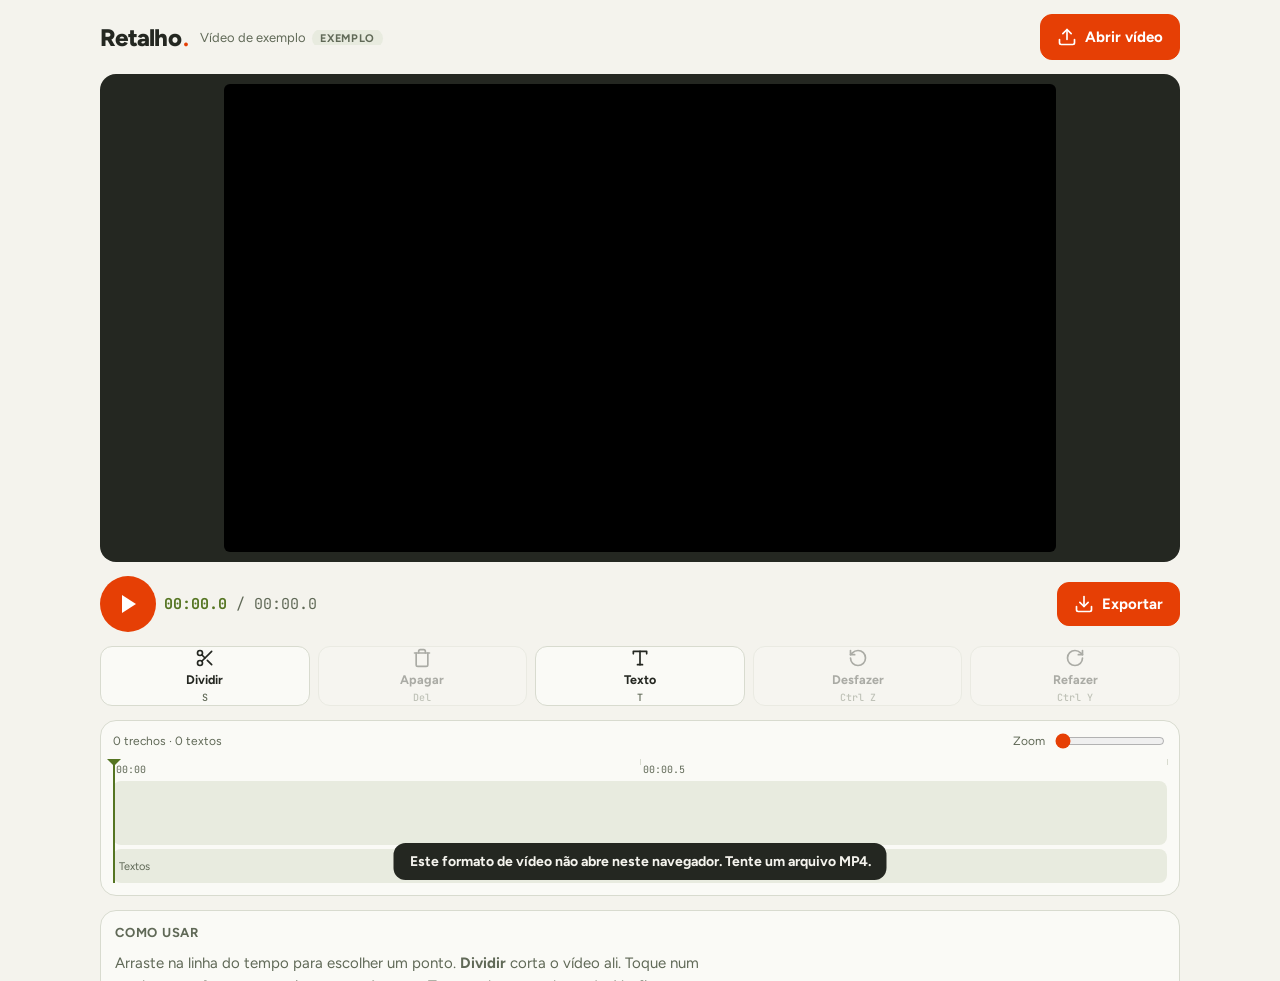
==== index.html @ f2d01be8 "Primeira versão do editor de vídeo no navegador Co-Authored-By: Claude Opus 5.5 (1M context) <norepl" ====
<!doctype html><html lang="pt-BR"><head><meta charset="utf-8"><meta name="viewport" content="width=device-width,initial-scale=1,viewport-fit=cover"><style>:root{padding-top:env(safe-area-inset-top,0px);padding-bottom:env(safe-area-inset-bottom,0px)}body{margin:0}img{max-width:100%}[hidden]{display:none!important}</style></head><body><title>Retalho</title>
<meta name="claude:viewport-fit-sides" content="cover">
<link rel="preconnect" href="https://fonts.googleapis.com">
<link rel="stylesheet" href="https://fonts.googleapis.com/css2?family=Figtree:wght@400;500;700;800&family=JetBrains+Mono:wght@500;700&display=swap">
<style>
/* Layout: one column studio bench. Preview on top, controls in the middle, timeline at the bottom. */
:root {
  --bg: #0b0b0d;
  --panel: #17171b;
  --raised: #212126;
  --line: #2c2c33;
  --fg: #fafafa;
  --muted: #a1a1aa;
  --accent: #ff4f12;
  --on-accent: #050506;
  --mark: #d4ff3a;
  --clip: #2c2c33;
  --text-clip: #ffd60a;
  --danger: #ff3b5c;
  --stage: #050506;
  --font-ui: "Figtree", "Segoe UI", system-ui, sans-serif;
  --font-num: "JetBrains Mono", ui-monospace, "SFMono-Regular", Menlo, monospace;
  color-scheme: dark;
}
@media (prefers-color-scheme: light) {
  :root:not([data-theme="dark"]) {
    --bg: #f4f3ed; --panel: #fafaf6; --raised: #e8ebdf; --line: #d8dbcf; --fg: #242721;
    --muted: #606957; --accent: #e63f05; --on-accent: #ffffff; --mark: #557522;
    --clip: #d8dbcf; --text-clip: #7a5f00; --danger: #c4122f; --stage: #242721;
    color-scheme: light;
  }
}
:root[data-theme="light"] {
  --bg: #f4f3ed; --panel: #fafaf6; --raised: #e8ebdf; --line: #d8dbcf; --fg: #242721;
  --muted: #606957; --accent: #e63f05; --on-accent: #ffffff; --mark: #557522;
  --clip: #d8dbcf; --text-clip: #7a5f00; --danger: #c4122f; --stage: #242721;
  color-scheme: light;
}

html, body { height: 100%; }
[hidden] { display: none !important; }
body {
  background: var(--bg); color: var(--fg); font-family: var(--font-ui); font-size: 15px;
  -webkit-tap-highlight-color: transparent;
}
.app {
  max-width: 1080px; margin: 0 auto; display: flex; flex-direction: column; gap: 14px;
  padding-left: max(16px, env(safe-area-inset-left, 0px));
  padding-right: max(16px, env(safe-area-inset-right, 0px));
  padding-block: 14px 24px;
}
button, select, input, textarea { font: inherit; color: inherit; }
button { cursor: pointer; }
:focus-visible { outline: 2px solid var(--accent); outline-offset: 2px; }
svg.i { width: 20px; height: 20px; fill: none; stroke: currentColor; stroke-width: 2; stroke-linecap: round; stroke-linejoin: round; flex: none; }

/* header */
.top { display: flex; align-items: center; gap: 12px; flex-wrap: wrap; }
.brand { font-weight: 800; font-size: 24px; letter-spacing: -0.03em; display: flex; align-items: baseline; gap: 2px; }
.brand b { color: var(--accent); }
.file { color: var(--muted); font-size: 13px; min-width: 0; flex: 1; overflow: hidden; text-overflow: ellipsis; white-space: nowrap; }
.tag { font-size: 11px; font-weight: 700; letter-spacing: 0.06em; text-transform: uppercase; padding: 3px 8px; border-radius: 99px; background: var(--raised); color: var(--muted); margin-left: 6px; }

.btn {
  display: inline-flex; align-items: center; gap: 8px; min-height: 44px; padding: 0 16px;
  border-radius: 12px; border: 1px solid var(--line); background: var(--panel); font-weight: 700;
}
.btn:hover:not(:disabled) { border-color: var(--muted); }
.btn:disabled { opacity: 0.4; cursor: not-allowed; }
.btn.primary { background: var(--accent); border-color: var(--accent); color: var(--on-accent); }
.btn.primary:hover:not(:disabled) { filter: brightness(1.08); border-color: var(--accent); }

/* preview */
.stage-wrap { display: flex; justify-content: center; background: var(--stage); border-radius: 16px; padding: 10px; }
.stage { position: relative; max-width: 100%; width: 640px; height: 360px; }
.stage video { width: 100%; height: 100%; display: block; background: #000; border-radius: 6px; }
.overlay { position: absolute; inset: 0; pointer-events: none; container-type: size; }
.cap {
  position: absolute; left: 6%; right: 6%; text-align: center; font-weight: 800; color: #fff;
  font-size: 7cqh; line-height: 1.15; text-wrap: balance; text-shadow: 0 0.06em 0.25em rgba(0,0,0,0.85);
}
.cap span { background: rgba(0,0,0,0.55); padding: 0.08em 0.3em; border-radius: 0.2em; box-decoration-break: clone; -webkit-box-decoration-break: clone; }
.cap.bottom { bottom: 8%; } .cap.middle { top: 50%; transform: translateY(-50%); } .cap.top { top: 8%; }
.drop-hint { position: absolute; inset: 0; display: grid; place-items: center; background: color-mix(in srgb, var(--accent) 30%, transparent); border: 3px dashed var(--accent); border-radius: 16px; font-weight: 800; font-size: 20px; color: #fff; }

/* transport + tools */
.bar { display: flex; align-items: center; gap: 8px; flex-wrap: wrap; }
.play { width: 56px; height: 56px; border-radius: 50%; border: none; background: var(--accent); color: var(--on-accent); display: grid; place-items: center; }
.play svg.i { width: 24px; height: 24px; fill: currentColor; stroke: none; }
.tc { font-family: var(--font-num); font-variant-numeric: tabular-nums; font-size: 15px; color: var(--muted); }
.tc b { color: var(--mark); font-weight: 700; }
.spacer { flex: 1; }
.tools { display: grid; grid-template-columns: repeat(5, minmax(0, 1fr)); gap: 8px; }
.tool {
  display: flex; flex-direction: column; align-items: center; justify-content: center; gap: 4px; min-height: 60px;
  border-radius: 12px; border: 1px solid var(--line); background: var(--panel); font-size: 12.5px; font-weight: 700;
}
.tool:hover:not(:disabled) { border-color: var(--muted); }
.tool:disabled { opacity: 0.35; cursor: not-allowed; }
.tool kbd { font-family: var(--font-num); font-size: 10px; color: var(--muted); font-weight: 500; }

/* timeline */
.timeline { background: var(--panel); border: 1px solid var(--line); border-radius: 16px; padding: 10px 0 12px; display: flex; flex-direction: column; gap: 8px; }
.tl-head { display: flex; align-items: center; gap: 10px; padding: 0 12px; font-size: 12px; color: var(--muted); }
.tl-head label { display: flex; align-items: center; gap: 8px; margin-left: auto; }
.tl-head input[type=range] { width: 110px; accent-color: var(--accent); }
.scroller { overflow-x: auto; overflow-y: hidden; padding: 0 12px; touch-action: pan-x; }
.lane-wrap { position: relative; min-width: 100%; }
.ruler { position: relative; height: 18px; font-family: var(--font-num); font-size: 10px; color: var(--muted); }
.ruler i { position: absolute; top: 0; height: 6px; border-left: 1px solid var(--line); }
.ruler span { position: absolute; top: 4px; transform: translateX(3px); white-space: nowrap; }
.track { position: relative; height: 64px; margin-top: 4px; border-radius: 8px; background: var(--raised); touch-action: none; }
.track.texts { height: 34px; }
.track-label { position: absolute; left: 6px; top: 50%; transform: translateY(-50%); font-size: 11px; color: var(--muted); pointer-events: none; }
.clip {
  position: absolute; top: 0; bottom: 0; border-radius: 8px; overflow: hidden; background: var(--clip);
  border: 2px solid transparent; display: flex;
}
.clip img { height: 100%; flex: none; object-fit: cover; opacity: 0.9; pointer-events: none; }
.clip + .clip { margin-left: 0; }
.clip.sel { border-color: var(--accent); }
.clip .len { position: absolute; left: 4px; bottom: 3px; font-family: var(--font-num); font-size: 10px; background: rgba(0,0,0,0.6); color: #fff; padding: 1px 4px; border-radius: 4px; }
.cut { position: absolute; top: -2px; bottom: -2px; width: 2px; background: var(--bg); pointer-events: none; }
.tblock {
  position: absolute; top: 3px; bottom: 3px; border-radius: 6px; background: color-mix(in srgb, var(--text-clip) 22%, var(--raised));
  border: 2px solid color-mix(in srgb, var(--text-clip) 60%, transparent); color: var(--fg); font-size: 11.5px; font-weight: 700;
  padding: 0 6px; display: flex; align-items: center; overflow: hidden; white-space: nowrap; cursor: grab;
}
.tblock.sel { border-color: var(--accent); }
.head { position: absolute; top: 0; bottom: 0; width: 2px; background: var(--mark); pointer-events: none; z-index: 3; }
.head::before { content: ""; position: absolute; top: 0; left: -6px; border: 7px solid transparent; border-top-color: var(--mark); border-bottom: 0; }

/* inspector */
.panel { background: var(--panel); border: 1px solid var(--line); border-radius: 16px; padding: 14px; display: flex; flex-direction: column; gap: 12px; }
.panel h2 { margin: 0; font-size: 13px; font-weight: 700; letter-spacing: 0.06em; text-transform: uppercase; color: var(--muted); }
.panel p { margin: 0; color: var(--muted); line-height: 1.5; max-width: 62ch; }
.fields { display: grid; grid-template-columns: 1fr auto auto; gap: 10px; align-items: end; }
.field { display: flex; flex-direction: column; gap: 6px; font-size: 12px; color: var(--muted); min-width: 0; }
.field input, .field select, .field textarea {
  min-height: 44px; border-radius: 10px; border: 1px solid var(--line); background: var(--bg); padding: 8px 10px; font-size: 15px; color: var(--fg);
}
.field textarea { resize: vertical; min-height: 44px; }
.field input[type=number] { width: 90px; font-family: var(--font-num); }

/* modal */
.modal { position: fixed; inset: 0; z-index: 20; background: rgba(5,5,6,0.7); display: grid; place-items: center; padding: max(16px, env(safe-area-inset-top, 0px)) max(16px, env(safe-area-inset-right, 0px)) max(16px, env(safe-area-inset-bottom, 0px)) max(16px, env(safe-area-inset-left, 0px)); }
.sheet { width: min(480px, 100%); background: var(--panel); border: 1px solid var(--line); border-radius: 18px; padding: 20px; display: flex; flex-direction: column; gap: 14px; max-height: 100%; overflow: auto; }
.sheet h2 { margin: 0; font-size: 22px; font-weight: 800; letter-spacing: -0.02em; }
.sheet p { margin: 0; color: var(--muted); line-height: 1.5; }
.progress { height: 10px; border-radius: 99px; background: var(--raised); overflow: hidden; }
.progress div { height: 100%; width: 0; background: var(--accent); transition: width 0.2s linear; }
.sheet video { width: 100%; max-height: 40vh; border-radius: 10px; background: #000; }
.row { display: flex; gap: 10px; flex-wrap: wrap; justify-content: flex-end; }

.toast { position: fixed; left: 50%; bottom: calc(20px + env(safe-area-inset-bottom, 0px)); transform: translateX(-50%); z-index: 30; background: var(--fg); color: var(--bg); padding: 10px 16px; border-radius: 12px; font-weight: 700; font-size: 14px; max-width: calc(100% - 32px); }
.keys { font-size: 12px; color: var(--muted); }
.keys kbd { font-family: var(--font-num); border: 1px solid var(--line); border-radius: 4px; padding: 0 4px; }

@media (max-width: 640px) {
  .tools { grid-template-columns: repeat(3, minmax(0, 1fr)); }
  .tool kbd, .keys { display: none; }
  .fields { grid-template-columns: 1fr 1fr; }
  .fields .field:first-child { grid-column: 1 / -1; }
  .brand { font-size: 21px; }
}
@media (prefers-reduced-motion: reduce) { .progress div { transition: none; } }
</style>

<svg width="0" height="0" style="position:absolute" aria-hidden="true">
  <symbol id="i-play" viewBox="0 0 24 24"><polygon points="6 3 20 12 6 21 6 3"/></symbol>
  <symbol id="i-pause" viewBox="0 0 24 24"><rect x="14" y="4" width="4" height="16" rx="1"/><rect x="6" y="4" width="4" height="16" rx="1"/></symbol>
  <symbol id="i-cut" viewBox="0 0 24 24"><circle cx="6" cy="6" r="3"/><path d="M8.12 8.12 12 12"/><path d="M20 4 8.12 15.88"/><circle cx="6" cy="18" r="3"/><path d="M14.8 14.8 20 20"/></symbol>
  <symbol id="i-type" viewBox="0 0 24 24"><polyline points="4 7 4 4 20 4 20 7"/><line x1="9" x2="15" y1="20" y2="20"/><line x1="12" x2="12" y1="4" y2="20"/></symbol>
  <symbol id="i-upload" viewBox="0 0 24 24"><path d="M21 15v4a2 2 0 0 1-2 2H5a2 2 0 0 1-2-2v-4"/><polyline points="17 8 12 3 7 8"/><line x1="12" x2="12" y1="3" y2="15"/></symbol>
  <symbol id="i-download" viewBox="0 0 24 24"><path d="M21 15v4a2 2 0 0 1-2 2H5a2 2 0 0 1-2-2v-4"/><polyline points="7 10 12 15 17 10"/><line x1="12" x2="12" y1="15" y2="3"/></symbol>
  <symbol id="i-undo" viewBox="0 0 24 24"><path d="M3 12a9 9 0 1 0 9-9 9.75 9.75 0 0 0-6.74 2.74L3 8"/><path d="M3 3v5h5"/></symbol>
  <symbol id="i-redo" viewBox="0 0 24 24"><path d="M21 12a9 9 0 1 1-9-9c2.52 0 4.93 1 6.74 2.74L21 8"/><path d="M21 3v5h-5"/></symbol>
  <symbol id="i-trash" viewBox="0 0 24 24"><path d="M3 6h18"/><path d="M19 6v14c0 1-1 2-2 2H7c-1 0-2-1-2-2V6"/><path d="M8 6V4c0-1 1-2 2-2h4c1 0 2 1 2 2v2"/></symbol>
</svg>

<div class="app" id="app">
  <header class="top">
    <div class="brand">Retalho<b>.</b></div>
    <div class="file" id="fileName">Vídeo de exemplo <span class="tag">exemplo</span></div>
    <label class="btn primary" for="fileInput"><svg class="i"><use href="#i-upload"/></svg>Abrir vídeo</label>
    <input id="fileInput" type="file" accept="video/*" hidden>
  </header>

  <div class="stage-wrap">
    <div class="stage" id="stage">
      <video id="vid" playsinline preload="auto"></video>
      <div class="overlay" id="overlay"></div>
    </div>
  </div>

  <div class="bar">
    <button class="play" id="playBtn" aria-label="Tocar"><svg class="i"><use href="#i-play"/></svg></button>
    <div class="tc"><b id="tcNow">00:00.0</b> / <span id="tcTotal">00:00.0</span></div>
    <div class="spacer"></div>
    <button class="btn primary" id="exportBtn"><svg class="i"><use href="#i-download"/></svg>Exportar</button>
  </div>

  <div class="tools">
    <button class="tool" id="splitBtn"><svg class="i"><use href="#i-cut"/></svg>Dividir<kbd>S</kbd></button>
    <button class="tool" id="delBtn"><svg class="i"><use href="#i-trash"/></svg>Apagar<kbd>Del</kbd></button>
    <button class="tool" id="textBtn"><svg class="i"><use href="#i-type"/></svg>Texto<kbd>T</kbd></button>
    <button class="tool" id="undoBtn"><svg class="i"><use href="#i-undo"/></svg>Desfazer<kbd>Ctrl Z</kbd></button>
    <button class="tool" id="redoBtn"><svg class="i"><use href="#i-redo"/></svg>Refazer<kbd>Ctrl Y</kbd></button>
  </div>

  <section class="timeline" aria-label="Linha do tempo">
    <div class="tl-head">
      <span id="clipCount">1 trecho</span>
      <label for="zoom">Zoom <input id="zoom" type="range" min="1" max="10" step="0.5" value="1"></label>
    </div>
    <div class="scroller" id="scroller">
      <div class="lane-wrap" id="lanes">
        <div class="ruler" id="ruler"></div>
        <div class="track" id="trackVideo"></div>
        <div class="track texts" id="trackText"><span class="track-label">Textos</span></div>
        <div class="head" id="head"></div>
      </div>
    </div>
  </section>

  <section class="panel" id="inspector"></section>

  <div class="keys">Atalhos: <kbd>Espaço</kbd> tocar/pausar · <kbd>←</kbd> <kbd>→</kbd> andar 1 s · <kbd>S</kbd> dividir · <kbd>Del</kbd> apagar · <kbd>T</kbd> texto</div>
</div>

<div class="modal" id="modal" hidden>
  <div class="sheet" id="sheet"></div>
</div>
<div class="toast" id="toast" hidden></div>

<script>
const SAMPLE_B64 = "[base64]/AVTyibccUAAAGZY2JvcqJnYWN0aW9uc4KiZmFjdGlvbmtjMnBhLm9wZW5lZGpwYXJhbWV0ZXJzoWtpbmdyZWRpZW50c4GiY3VybHgtc2VsZiNqdW1iZj1jMnBhLmFzc2VydGlvbnMvYzJwYS5pbmdyZWRpZW50LnYzZGhhc2hYIBIOTiJ/we1trp//9akl2d/[base64]/B7W2un//1qSXZ3+1KXBzctOOMAiU/[base64]/She9N7eTo1gwVjAOBgNVHQ8BAf8EBAMCB4AwFQYDVR0lBA4wDAYKKwYBBAGD6F4CATAMBgNVHRMBAf8EAjAAMB8GA1UdIwQYMBaAFM5R4gSBTmRbI/jjxM+aPpzB11zCMAoGCCqGSM49BAMDA2cAMGQCMDFzHRSeAXrSy1WOzkbhPZ6Km2wGTmZ/[base64]//wAAADFhdmNDAULAHv/hABlnQsAe2YCgL/[base64]/uAABhuAAAYwYAAGQEAABljAAAZxwAAGjvAABqVQAAa58AAGz+AABuWgAAcAoAAHG9AABywgAAdDcAAHWcAAB3VgAAeMoAAHpFAAB7rAAAfTAAAH6sAAB/gAAAgQoAAIKGAACEOgAAhbQAAIZ/AACIDAAAiaMAAItJAACMsAAAjkoAAI/wAACRSAAAkxYAAJSeAACVnAAAlvcAAJhoAACaJAAAm5EAAJzsAACeSQAAn8wAAKFjAACitQAAo9wAAKU/[base64]/EQAAP3NAAD/XgABADUAAQGUAAEDOQABBLgAAQaSAAEHUAABCO0AAQp/AAEL1wABDXsAAQ5hAAEQEQABEX4AARLeAAEUcgABFWsAARc7AAEYnAABGnAAARt7AAEc2wABHowAASAIAAEhqQABIn0AASPcAAElhAABJx4AASkDAAEpxQABK14AASzjAAEuSAABL/AAATDZAAEykAABNAcAATWFAAE3JwABOCgAATnTAAE7VQABPUUAAT68AAE/[base64]/[base64]/[base64]/[base64]/[base64]/[base64]/[base64]/[base64]//[base64]/zf41Lu5ElSTJJJy7JJJJAgbVtPq35nsX+Gvf3NBVdByrjOVZTYspsWU5VxnKspsWU2Kw2Kw2Kdjo2OjW0bHRraNjmrZSqUqlKpSqUmlKpSqMmlKpSaMmiSiSiSiSiSiSiSiSiSiSiSiSiSiSiSiSiSiSiSiSiSiSiSiSiSiSiQoooooouAAACcQYF//[base64]//+owqFuAImMhDuR+ZkRIAvihoeH1Jb//rhXiPW/AeQP9mxX59KoXrrrrrrrr//ricKhTAI9fbBMDssBBsVB98MACMKeRyHlTKFa6666666666666666666666666/+vsaYUDUAj19tAn5aCv9FPBFwAu9VpcBRkDFjBzs+rkpeVvsgFbkv2AZwGwsR4f+AIJ7YASArodA7xZiBCzQG7mAkFyceBwf/1UwXzHiv+GN0+AWe43LkwAZlrcQ+Hx/gJm2l3CrMxYqbP/p9/Qii/cAK/X6V7r+d9O8jZf/Bh4AObSxYdJDVwAx5c2JwAAf/d7isYVKgme9bAGelMfZlB0cLyZAIi3N+Eg8aNwoD7F7MUoyn4AP/nNOEK4rc7f51TSA2W8ACBSGmc7CvJDoyo/4vG8YVg4AzoveDASeWBZu4mCY6a/8C34SW4HaOr9nasKINzM/Pbte/d/xUySmFaiNAXn8yN3Z34MqnRzSHiRjpJ0//sTuWFcAJW9BZ3YLQvmBs7ThjcYDC65bwATKXugfDMN/7xZUJIV2AKCiDPgI/H5r/9fNWWxdnUB7O+zLp4KAE9l/kT48ob/kT+CoUKBqADtPwkFSp/WAA/5JWN233Rxv9mQBWlB+fgyhrvwAZmDScM+oHuXALh/C+FptZB/xIMHdFY1Izj6yB58abN7luv/qYbrrrrrrrrrrrrrrrrrrrrrrrrrr/D/phQNSRyT9bfALysxWeEH5XjRz8f0qnwnKR2M4ePfBwGzEus8As2zF9P//CCEuACjfCrIcBRxb8CKX0JR0P3b7S6p8STgIys1Hjdb0/P/4MIZlNut3sVLEo0umHxJhbric/AEmLpEmFp42p4IXzzuAkMyn1ow9lGBtCIkl4g4d8kh/D4TL4CZiTP79ecR3J8gMJ0yeDfyoQl/4nDPKc9G+jUTiACBZKMb/cPQYflQecKB/9wA67iMNnWvFqkzmMSaZqqcfr+AHbuxCjNZAAjNc5rP4kASMvAj18LI8sWD8Q1B8jgffSwAYR0UzRkQ+ywTqw30m13BhgO0ZhZX4AEZSN0TcS0ZUopekKiHxPyh5mmdISKprbLeO5uEse/gsrQM+WTPPoq/pQQ++unrrrrrrrrrrrrrrrrrrrrrrrrrr/NJ/8PhbwBXSpAbNQRaupzj/62kjqCr1HZvGVu7H/63Ffql3Xkb2AijeK/ATewI+ozz/j7Jy3fycnHvy7wEddm4KNGNepgADv638KNt4PwATq+w6Ix+pe8DhRhkn7Pwux2YG49dD+9/YipT4rxVHOH6XsOAHOT8hHXPbc1gXLX+AEc5PyYjXr8hNZyX37gFb2Xhggp1df4BdLHzf7gA20WYUDpMbA3TKmcZXwaHdPXvwRVzA3lGGbK34/9WbzL4RcoPU34ab1dOMX6zMfGvlG9vA6MH+ABlsicjDExKH/wX+CCCMADbpGObsDBN+//4DDwrAAiL5KZtLKLIPj/TE1M4K/frgCy6xslb6j5r8AJ9d4/7zwCEPksPkf4mwXW/P2Z36G+id0wIHvzIYP/pLOb4dMQ63t/YnMKq4zGq887v8GBi7YWV3yiTlv+vx/wmXAEwZ0dS/54O1zZkI4f//D2jhTgA01MHlcHBgeBdMTWrTgixrcX+BdfDw+TgA5el/9twX7/wn+gwAwyB/idlaATkisg8L+dDUO11111111111111111111111111311113333311111111111111111111111111111111111111111111111111111111111111111111111/9+DPwgGsAC5a1bDUVIKeAp5JwR8t/qANQTaiqj3RS0RrEvI8JOGkfZ0z4EAEdgIy3AkP+IMVcLBPD+fqgbN/DN+2Sf9ejGkEUVRj2E7vAzzAJ1A0yW1hcm2Vh7mv40Q7SJdT63gzLP2ICmiBxMX1hAFsH42uZbkosCFcSIO3GAAdc/p9sLQ+3XpR7+ACGNkoVFJM36JY8wBAkRAIOGU/ByCDLTHgR6FePeikIRiKcAk70sAiWDT/ry2LwQe/uumGLa8IpJxhicu+Bd1zVC/234AFy1q2GoqQU88ceGTzn80GePfxnUAEsduFUHRPSzXOQxAGGXaV2kP+THzjJ/hANJhAFJPZ/c/dPEfgM8k+CPlv9Xv20n/Xr7vSThpHlYepr+bfTjwEYtCYDwwRCYWAAR4fOho81Bc/byBQK4BMckPGXv98TSFE34ARE2ijNOAwrphuRDfMEyf2BY/TDL+s5MytgDDKRIM8QEPJc5UDpYt30ealoI6Vc+IEHXASTxIh4Ct85CWfYWABeQgkufzfVAbUP4E3u0oVFJM34IpThlG5d9gbdXOpF/PZAvazZzxx4ZPO/38jWpLhUhemIHud2REAwQ2+0wtPs2yyNfwgkHcIhLc/+i2xTx3AR76PZiTfgCWmni+RT7KpUphcARURvt/v5AghvhsCK4lErhYNh/MdFRtl1N+CETLGNUBfSPfvCnrfrbSF1V1iUCSqSmz0eLx0of08wbREB/AQu2C04QrKRk4b1pWymuj34rki5BoGlZwTNFh7B2rjo3PTBjXXXXXXXXXXXXXXXXXXXXXXXXXXXXX00Yx/4aDEEPu3DELXRhfP8CmLL0YRyQBf83qR/omH+6X++EFbHABCGzdmCWn/oZGlX/0GrgHq9QARMgF4s+k9DuWXgqzxMtBg0s8kR7bgCwV5WGfC8QGhO4LRf6cFm3hGf9QVJe8aGWhft7nTDWeot//9pCbOn/DWfvLEl70HUW4hrTl8wADHI/xTGmdWBTCm5NsknBnAUADplbeJ5IkN94unj99wisEzcPv0+/ZymNsubf/7K7oR/6DRATaM1Qh8KP4OU3GDjrJc/0RPsp/75JX2UAkAHvABiHXMT69g4Z+9S/0BKZIQ1P0IkSGzuE17r/+sSSP/hqBbtqZJDHYSGNzyCL423ozyGBUMMPsyn2rwb1MNjFaeBr2Ls7FY9XqjnMIpj6vBHLQZ3JaRHkyF5CyDq//ogm0S/0GrUrNIOoC/rbpNN/A92vtkQnz1P9Fka12AidnhSpDsqGT607wFEE0h2ZazL3hlSIo3Pt//Rjszl/w1B43mvxewF3M0kxCuKNRWIBhUGQSvIVNxhx1jRpUep/74lX2DA6PIRE1EyOVNUpxjXu//0YkYx/4aGC+BwSlOXNUCMJ/SPGE+7km4p3PUPJsN41uAYdoee5bBJ3ybp//9kIyY3/0GhF4K2uERcHvCRsUFnM5xnRhUDZK1dqMt9/+8jVnP/QamEH4CtxKPxB3U2YumTImL0t5Jy/v/pgvrrrrrrrrrrrrrrrrrrrrrrrrrrrrrtbW1tbW1tbW1ta666666666666666666666666666666666666666//iH4LQsByAYZl8QAAsDoQAAQAwDLA8RJYeIkvA4JxZYcE4stra2tra2v/jw8FUImZBAkYuB4iS/A4JxZemF66666666666666666666666666666665nFGjtra2tra2tPT111111111111111111111111111111109ddddddPT11111111111111111111111111111118f/9ArCgOIAiPEBdCAEyA4jLLDiMsvwOEw0sOEw0v2tra2tra48P/[base64]//bv/+PWa9/xXOsvc88a/57/jnbwqlKkZKAUYURPPwj3tXRhXkMf5Ij/8cfxoFJNlVFUDQpGM3DdrTqQCMcoiY7fe6vXJeNnI0fM9z/MElFrVVpkJBRQJrvJt+0k6LzoIiss3T7Ax8SK/k5D2Hz7KCXo20yvNIrWiJ36pSMgMAFCQeRVSXOCUz31OXrY8LLCMd8z0VE9Gh7G8IqqhwADqNK0EgAkOhsIiGkAiJx+f/2/H/6ZXc6NbcZrz7T53upVJU74qZQFGFY25XMVRt1hMxWO9s8R3AFNQnn9dk+yefLOowShnavFFL/[base64]/X6U4OgQeGusA1jIgKUYdxkKMpS3W9+E6StG5UPwTl9jgyM8K6WSXzatimX2VImR0vEkefP8xFFn/9BqJkhap3WT32yMiJJ33G7lfiUmO8vfjx3/gF4gDwNKzo5hiLQiRSaERAEQ6F9/7/+n3/+1/NzotcxevLxvt23MzS8pMwDCrSRnXA0mQC4ExN72eZ6goSEhISEnAk4JCSqVgJ4iE08KllRLNnDl394tSXXhotnwWyN3WO/gtrQVsyIu7h9I6yJVRHcOyjjYdxOBaQJpDPTgKicC58KBATE7Qu2bNwAWC0+3EijCee9Tsfsk4A7DSs7FJFDYRo0Ii0Yh0Lz8//2X/8cbz71lVpdT2+t+OcyVUU8cVZgFGQoD/TytMxPICvIY/jy//jRUgpqnqmkmkP5RKE8IsMEKkXMv2RSCoHcqgmsd1MGxyVdbQrzUStJTVHQLny+AcpqrecUmJWIkWnw76+nBqTrK3A5fV6k9LgrJLbTUjVkw3av7Nk23hv/7dTip3qd//MKqFVAqqXc0/xRcAAAABoQZpUBngFZEcBPk8EndiQwC5wW+lEC52hNPU8NXVmLJYjySYwvBbnS+X9y0KD/VbHKch3kLKJuD3szVx/SOjjU74a4vBOwhaJP/9hUoCU3rbxjLw5+n0NIDVnovUd9pf+dgrwT8dAKhAA6DStBMgbC0qj0oB0R4//sf6f/nzWOLl8yuqufjPG3jNyeLrF7igKMCOETrPF3iTIBPm7DHOoI0E8854wfm4oqMCMCVLednVMHPhO8tm/sBPguKUW6enYUw9FThQ5HOMUQYHSIDbAELRQFpdXbshSNF4jxkBwAPA0rPBURREDpjFpQDon1/+H+vt//JfPqfjNzetF+fxz34d18w97Rl4Awq0gN04T7p4sNa4OYfOti7apEEQca5pUUmWkTgkJE25ZJNEpbr2CchdASGlRpZUeTqd5/b5Z61qvXugGt9gp/2JbZvfR3hNcRdVEfBtP+Q3QHk5aW7/U14rdTt7j/u9QcAAAAKxBmnYGeAVkRwE8XyCSseEgSoIgo4BYWQVz0Im64EGlXaD/J6bgi8DaKHhg0BWtUdEPFUaSIZvshpfvCi8EoqnafJ+k58FLEh3uBakx2IgXD9JBWTiJt5nu8iumqOy79o58Ez8NMKiYAx2UyMltLTUet90EONpmxcQ7xc0OhLvuL1cv+YydIj/0GjVfZ27GeUtp4V0zeyIfewNdB6pPq/0v/7hGM2xvkUu2AXiAAOw0rShwCxKGwdMotCIdGAdEuf/5/v//HSePrcvLtevvPfl4TIrweL3dUBRhRHH/CLq61AFWqDr+gX+aKyqvl0N+aBsUQNYbBmcfIcxYoMXh2a92dA63nxvY1jXNWn7FgcFi+9PDPrnoNw5C6gjCtGprA0DuCWDHIhe0iql5OFF3M8UOMfjqikKAOADmNK0kuiaZR6UA6Jff/9T9//3771V3K3rfmr4/nn3eaYfN4jLwBRimO4JNxovTNnhR+PcyTfEEaBGynnPXs6vxOSDIOQJzBiWuaXk4mnOYUPhI3v/2ibRtlqq2r0F911X3hqKWthj4OEdOkmAJvmhCCtbu/39FZwq5jUxXd39e6CHAAAAAckGakgGeAVkRwE+T+p3QXjAwC6Z0F0CTAy+CKTmGfwwBXDwfKM/k/TJfFQp2QEQrcz8ENlt19U3hlkVF6PpYsoJ3I7OGTwXWKKchy6Yahx+0Qplcwv/7IQSMBkHQqSAvUandCG0yrV33H6h7l/8E8nAKjADwNC1omhsLUiHSvb+3/x1/[base64]/Ic8UjuAcd/gTPwtComBJbLbQfvT7uvQRoX/HCD92A/yhyWE9D/vC6T2VGbsyi5snkqAXiAAO40rSimFYoCwtCQtCo9KAdE63//U8//x41mlqaPM/mv07O7mqVoZeAKMdMV9Dr93/4Fd61c+W0qnlVW0N/RkRslKDIrwrpbw/akWdhPLtscueF91l3UM+2x987eX/Wti95c/0a+tYyPmHV3Y3LFDAo76q0yfRSwpzQYnSKGVCGey8zgzQVj21UVqsUCpywsIjm1RkikJ4dBNXE9do6vT6+aFpcA5jStBFAIiAIjgiC0Ih0Sj0oB0Sr//p6//893zHVN3d9fFd97eNYqVSZeAKYUj48rXepcFNt8fq7jB3sDGwfqeMYUKlnoSKTpX0dbnIUKKojj0M7iiTbsi6C9/ouh6ZSLU9w9ASFPQGSNV9dqd3xNUet0gFqFirN9GaTaEYXzjwoBwAAAAFRBmsAzwD8OplGgu5M0gMQrU7wJhKHJpqPTvbtYbz0HVDa/qsGILhvUGb954baywOakYKDsj1BKRT89eJsD1PBO1UrCpRryRH+7xd++sTL/vaNgF4gA8DSs8ERNjYehEOiUeiAOlef+P/H6//nrvXf13qqvQ4/WfpmOzNzLqpl0oDCnkBv5gnklnARZLm3KU20maTIg0ptJmoEhIlKEhLU3LSswSlO5U3CHtPL2RbyajH28qwSMY6gM8cyzfGGY5tmvJ7rPoAPwhnI17puQRKgitNUEXJHR7vRe0gTVsWUXdy9PDtuVVEd9ox1cYQpDgADuNK0IcAoWBoLQiHRKPQiHRCEA6J5z/+/9f/wq835Jz8VXF/W+/Ed26VeUmACjJRHFg5S73tUBXkMbPltNlW+TS/JkQ6U2DSonUWRDq6HG0Z4wJl0EX+JsaHyx8XGbQtbKSXopW/zn8ELCoK0hUBfKRbzvvb3hyTjuqgCbuIFkWmvONWKNpnceOAGWKy1zuvtnRwAAAExBmuAzwD8E9OWRZ2NFguk8jgXTUykzca208npF/GIGQuCjp8wzY8D33b3uCd7kWYiiQ/+g1QSLd1Mf68jILE1TnX+KExUJFYpf+AXiAT40ADaBMARGwrGqRIAhC//7//2OP/5M3OZxi9vN+fvPt6zNbuqpzwwAHPlo7hhzqyswDy0T4TE6ca2BOk/rkLrIbbxFMfXx2MMGPD99reQRn7uql8kvyMXd0B0TTuk/3EX7t52VHM0P0pvaAnMN4ceJxphCq5SUuZBMjUwQ6qnhxpdloWUjJPM7qhspqFir3zjdJ2TVS88ZoqpmJmOPHnSBJS1IK2oFQ3zqVX111xtNc6DgAOY0rSjGGbdCARE4/8f8fj/7Sm+qcbvW5J1ffOXkZN8UPPIEyVaYDfzEFaFJDAmj+RYk7WJKmQhITqlKlSlTlRK0EiCqVeSerMVSOe73LbGkttNzMrDbCveaAsBfIsV6tJQpGVy0VbrJODYsNuac1nZE9UX4+MSp3tgtNL14gwakK9ba8BYLLI3W15a60HEoi7i/6HAAAACOQZsAM8A+5fXTZg4CoDCkajtEQgormSxOBbV4S+N/k/KTwvMcEHjEoJlbcUqWbXPxvfwJXMzFIBOO+XET+q9QWlZ8n5G+JORlJ4c5nzsF8Er8yCoKICS7kHFuU061NxY3k8Gbr40UH6lu5Rv9pIQJEhkypSQkYLO7DS+U3f9Of+XZQEh1Ib563252CuAXeADwNK0I1hmnQiEA6EQgEQ6Ffr/69f/rFSrTnzdb4n33vusKiO/1XVAKMKA2Wz/s9CiXeQxtGr+bKt8m+TG5URI2OBmc1Y8WJA158MbMQaQG7bLpJU13W/A/1Fo4/G/351XV+B/qQrQ+BTfw1o63OrW0LysklftOGqvEnGvAk7RWVIFez66tnHfN9x14rZOZt//tIRqkAUXlehvd5DgBNDSANnIoBE7DEeiUmhEeiEOhf/n//c9v/13M00q91xJ9Zzzls2ZUVKqKoAEAk2chukHtY+7p4a0idB+v10iZZl3vXjAUqhxrj/Gfc5+XJFIKKbLr0rli0pQvdhb+c5OMXInFPkkLMJAAJWkCbQjlkXaY2XPjQIWj1NsxVQqSrOFziUQcAAAAbEGbIDPAPw+jMaC7gDK/i01vSIGEy7n91vq3xDIakzO4ofWUpYPaaR63lnyeilQjwbjQYh3kGKBx2nAmVHZ4IwoINR+VqO1vWGaU+Ccny7ICwFnhXCIhpv+HcnKem//+CGC61nyCgnEIGMAqMADwNK0oyBIHTmLQiHRgHRPP/T/0/0//MpdVLk711X3fLuTIztfbLwBhTyA33xmuP+SKr7BkaIuZhTIfpP7XVISJtKnKd/bV00KV3txu4FsNU8AE7JGH4mbainDnXMq90aLfmgOmfYluJPD/9lFffvf/+nXUUAcAAADEQZtAM8A+5PduCUE8wdSC4KOAXakVuAV5voYDZIdwDF+QhewKWxzpiZrfm/eBwIAubUk0wNtplrpooenpul3gVPg0OqkkjS9NnuMBtz6s0wobzP+ogndHgIRvEJz/PwJsh2xZ9trvUXjbaxzsx5ngmfoNBU8B0bRa/IDx9OgqJGKZAEo6VtPQq/+cOhUgt9JLpvE6WUmIC2GNSKip7TIQiMjpzzZoVqX/bIHRYKB4ZlNNgdJvs1zEfKk+/+Cf4KPzwWwCUQDwNKkEyiG4AiJx+n/7X//[base64]/0/9OP/491MvVJ3rU4+9e+emNqqy1bupQACCdSJc6moMA9DAzBB3QnSHxP11L9Y1UKD8ISA/Ey2uJRmRATGST8kqOxKsaHjHR3U7SdrZfGgL6BCtYsI2UDvOpUFbllvCr4FUCvTokTaXkgmkVmYb6uNWBIJXFlisTlSNYpWhacnAAAAAOEGbYDPAPwil3CwLsKb2M7TWZhSXlwX2b/ZW1RZcAr8oqfFB3m74Jr3NT+feX2VkK2IKL+XOAXiAAPA0rOihGxBDohDojHpQDonH/T/4/z/9td1fWL59r+3xnma37u0pTKTLwBhRkBvIDMyfwkTbgMjQH6SEhP9Z1ScwqFbtTJaXXOiUpLTt5LEpZ8XQZ1Z4dbIk6V69UXvpO/jBLunJRRxz3BPbSLd/aoTS9ao4APA0rOjrEo9CIdEI9KAdEnv/9Pr/8Zzetc6iTOJn+a/TnHbVG6qMvAFGFAbg5/8PMrVX8Z/[base64]/+7/+L2//k5Tm186qvOr/nPXrMvcqVWMaVVAAUJRYlyqCgxn5aR8xTcUdawtpOgy+tZ6JwcYiroqCNpitLntBepqUnvo7Ij9jDWEKyTHURj/vaYuRNDqLnaJDZmVcxiH/Dq463uDis4bqKu5oirm6LIiZ6e5iYmETYoW0IlNGzdXRJWLuNUSTG4Y8OFl0zmYqJ/GLKSUr3X5VkFJqT417pxdV/0EF085wAOQ0rOkRFozJoRFogDomv/w/1/X/8b7upLvv2rx1dfFd75eeS6vmuKq8BMlTMBvIGUoB+7IleOY6gP0n6SEiQkJKnCr08lnIJpne1unlchDY4crvYaRDO94vyH72VHP67vznRQiWTcQQE+Icd8n9Y4rTT1gtGJKYsqOAAAAAa0GboDPAPwysoMQqxoLsCZRFV+XV+YMQS2rTAFx+FT6GS+vNo/3yfKWuIwZC80oNJm7XXLBO6ZBYUCsvmkls+XJRplSJkdJ9XTn+ZiiY//DUJzyEOzLJ77ZGQkDwcMvvwdqE7zTuFpGv+AXiAPA0rOxiPBEDoiDozFoRDpk9f/h1/9+pmdXjXj48Trj6zxy7r3uZymXu6UBRhQG8rV8DHKpjugLUNcX28JJnaTF2kpeZ2c8s4/wPzfIA6giv5cSSFgmrk52ddZuiydlL0z1V7qDvSRhTmLXxucbejMSvKFiOZd5xKIsn6wUAcAE+NIA2dDgFS0NCqTRiHQgHRP/3f/xe3/8dVmcc8Tma1Nfzv53m7rNVbITtgAChKKjv+mgyH6GJszC5gcax8sPaNmW5TDJeCpCBrCURiJncTww9BXo/cc76bXOkR1N6G2WLh4Zj9maOGUgzYZzEJ9V7nv5eVUbdhu3brOOVB7Xur/YJ61uNdVyS5IKISFnCKkusc+HCYZpNWrzjhdxFuHwxM4+ryhK0F6VvC0eAAAAARUGbwDPAPwT0k1aaQsMAujpkXkSffkm8Q1hU7zR7pYeBLuafJ63WXi7Jb3iijcjz3wTNMx2Iesy+XBCUUJLP5xZ2CuAXeADkNK0ExiGvQiHQgERJ/4/6fv/9qrJqvNZw51ntpvxWslU31j0lUCZKeUDfCMvrHqTI/CW8ookLz2v6PBb27Wsz3PLQA7H4rYGJJD2Gg4ksiDRfSXgV0zm06WzCR8VJpGwMSU65EnbSrK/GlBtpuEBae1SaNu9kKzS+vBLm8Zm0JhmIWUoyTczEkQmvzOAAAACQQZvgM8A+7yBtsLgqwNW+AvvrFNyHumCOZJV1lTNhXun8nkZXP4gFwfJ7yIjl/1WhI1Hi+fPoQ26ro1dGPHj5PpLPQJ0DEb4QUuxEC4fpDFyNQmuL6aZ/LHU1R2Wn6OfBMyaZBB4BHytme325VGxY2HvJZTIKmzZkFMW2+JQvXqro/UPUpf7n/+8Pt0+x7ALxAPA0rQjGJp1FpQDol+//1/X/v5vu+qTir+fM48727qvJN+JIy8AUYUEU7hP/k6liKs0POFaWVoGBvkwMbJIiRuXrRQMDkjbvZmikvUHKlzwSSX83Vcd0ARjwXkyXlMVqIUC0uM4oWmYmePPjSRLgAOY0rShwCg7HAdQ4dKAdEfp//Z8//+VX46XW69nHH6vy8qZdVXzcZKAsoZGgnUAuxdpl0MDLllwxxqiucm9KZJM2hykzU9uGXf1qZH4kA3xsa9jvpHcGjfrVdgUaWxDf8Qy1fXZHSMOk0GhOIqbmE/qkQhLnWwidbZ7RCkOAAAAAVUGaADPAPwT8hWXlkBQC4Y78IjU7xZPVMU3FjBSG8FGr4kLd4IbLbvb6I2+I74LzNk8ivwT1EiDwXWTHZvshBJgZBkMkgZb0oQ2mq1KHuT/gokqAVCAA7jSpKLobB0LB0qC0oB0TX9v/4v3//hcyXtrXPVW4+q93dtkZ3Ft6wAgQhEf/SHoPQIB4HBVGCgRhdU811Tldyc5a3o14fWlKnPe49rH09ke+gwDBUHTzHM99puQyTVphY+q/ywer6hxKztD3mTLUphxpARG1npVcdCZ0KvL8Jf6iyrJfAPI0rSi4IJNCpBHoRCARE9v4/+n1/+5U8atGkrV/W++8lO2rpSsUAox0cbvs/+foFB3/DCphizhWllMDGyQMDVyRJk2sGsLMkr3FgTMdqYkiC2iJET1dQT48/ClFlYUWDYdA8NUdeF5ToO+OSEJdC87Xiqlb68rhZNAgyoXU3wgQTCHVyxIpMwvm8M0ECyN6LRFZiqqIXtMCqCi68lOAAAAAnEGaIDPAPuT2VzQkwvBWCUPAm4CQWpvz0Igimq5Ee1gQyJHVpksPaVce/yhOFhGI/Knk3VU+VMGnGcvGrkX9plFuCbwHGlxXnVgSKXyoJ267OwZwSmUGs34Dw0CoA/A4JSwRhP6WCjkI3fVHgEy5hY9czwtRuPAdHEDkjMgklNj7//IFSROGLpeHKPnXDmTJXtP9lZHiOKn8ucAvEADmNK0IUAqeBGzQiIA6EQn2//br/9143etX3ffFe3tPfutYqpK289KwDCmI0EojO4CCVxn+goZIb8VzmjJkkyVdolrpsVABaapNCjpa7LNfTRjlGFE35KujBBoeP6d3/uFxUmQnwFqzn1yZHi6ystHjTg2EnEWrAtPioTv39mikqd//vipKiLhrILHOsq62O4nnnRRNfmcA4jSs5JAJkgRj0Ih0IiUQlAIh0Lf7f/t+//zPXDq6mnOpx7T33t6KvaSsl7wJkoyBnxwjLyr1BkLOZw9vPPPefnRzhlDnQvxLbUtDG2tuv3CmaQRf4kkByE2tePB0eR9M7/c1+bTJFBwllF+iSr6wV3wHfoAOagTGi5jxkElKoz/e9YLKhYBKiE4qVjt4SO5yRcAAAABVQZpAM8A/DprGgu4dKm3AdCl4JQo6aC7y34Q7tKPPSRx/+qsF4MgQdI8OA5UaoMdiPTIWi3O7IvC+pUmPBPkKCUsCLM5zr+tT68UW86NORU9wf/ALxADwNK0JAQ6IQ6MxaEQ6MA6J5/t/49v/z1XieccVq+7q/au+3dFVS3N5dYBRkppm10/+ugSHfeRamYs0rQMDaGBhxI3QNjpUxLW2hgZWMUmMqlZ4Ds/G/bdH7Yfpfpu4LCbeoeCgo4/pM4Ld/aLW29T/udQSCxwA6DStCMsmnUWlAOiT9v/jP//XtXPPsrXOs1Xm/1fZ5JiZ+iRl5QGKGRicFVcBHm8vdz84rvCN3x8sm3z0qlQrdDQnJjJpT45d7hRx+2AaMxMInajHJoXizaz/x09j6muLDLboAFKf/LhYFJk/wRx4fQMgS7+GqLtNIU8NCkOAAAAATkGaYDPAOifgnJ6cupDseCgF3Bj8F1X61ETP8snylr1BoCiEZkmbQyQ++7T1q+goMxRQ//Qaoax3Ux/ryMokscnk91O/IkJqhIbLo/wC8QDsNKzo2hsFUiLQiHQgHROP+P/p/p/+u/trXFVrjGqr4+J9ucy8q17x4RVAYUZgN/MM0t6IgcO14RObt27rkTbdte190rZWqfA5yw4lPZ4ZAPJ8V0CmpeTzAPUHQufW23c9q4frn/I68WD8StZ0XUOYuZVwkKiyKSFC5mXDhqYmk2lcCLFGrBRukF7m+GqLIupY9GYItrqmM93u9+6gmC2zjG/KtA2naanFaPAAAABxQZqAM8A+6KQ2wWAm0wKfaIBd0nlH2j66k5DcyuOByrvNr6xGFk8sqP8xwwZvuRDffe2wIxmCgBO75cz+XPgdJl8n5G1xql6Ixw2fOwWwSshEkxAJoi+tV/7mJWS3MxGAis1zl/LsoA7XJU++95OAXeAA5jSs6POABETr/t/x+v/l555vVyWnerrqt5vjenNV0UoEqZpRmbXTkwFIzxOHQGqmYt+rAwMDEjYNKSRM2B0sYMDYviqhgQVZQibx5UjeVO77WnRJdxxaJM2y9JNhdNTarKmNONOJN2MazyQLOIEtoD6wEqa0Vr5yzOFmRxF2WsbUTV664vFVEQX/c4AA6jStBFAIiAKkgZC0JB0Rj0oBEOhcfx/9L//fWvV8NOda1Ph47p4KmRkZebAwoyMTgp38L0eXu5+NtUbbxRRuoWbdz+PMkDFSqr0lqXVWu4lPnQXow5KG/Ko5CEHThhQZBBeAuHk5SZJJvAqCbVeUSY3Urxjiv3vuui/7D9v/saqwTNzm4AAAAGRBmqAzwDnnlgpe0aNBlwCMWxSAPA8hgVTtPq/MU+94FOH4txFlB4ylLB7TTY7j/J8rRuJFlBiHeQIp8QfvAmVHZtlUTSTB61BgWiR/WGdHPgnZCgvFAsZP9QTlWl/cHdtZ/ALxAOw0rQjYGYtCQdEo9CIdGAdEv7f/xfX/7+78TzKka8dNfevHO3fGUVze9VQGFLQPddNRScHmASNddtxTUHu7dAQlrC6t7ZjTpeqmd7KjVVWGfRGulGVNFoegjC9cP2naqR/FIIo58EUKwf1PNk/btPgKis13BmqCBFOEWTZExXnrOUzUXrDHOPxpAKBI4ADmNK0IxiCPQmXQiLQiEAiJf9//H4/+114ntvVS5kl+XPffT0qbWqVVAlTJRzPA0+Qw3a5Z/GnqmYM0rQMDf8YGlJDryIdeDgYlODWV42DYMuWUJladK5mTgStqttv6rt3hWF1Ic5GGnfjrDuQF8VKs9ONKLhXdsrmmuu2hOve2Kqdbjt/30Y0jWCygVna6wva1D6m5EQTo7cAAAACtQZrAM8A+5fq0E4sEAJtVgS52VM86tq/YqtnBM8XstzYHz9ilpjqKO63zZjvQwEgDiOA22mWT5ooehW8Xul3vAqfERNCVo5kaXpi04PBf8n5GI8DaKh7m3SIJ+jwIbysNvEdvByeRX4JvECYSnZHq/DTeAR309w/dCkGIVMm6QkGTvWitK0nc5IF/3u5CERGR0nRpNq/2yAjgoHhmBlXgOk3ya235Un3/BRdQCoQA4DStBMYZvAIiZ+n/pf/65W5q9UupU66nrtfOqqb1vjJQJkoyMTXKrYppbEv8ijxtvC9dRRuodoXzsgsYPEwgC2QBQYshlYUDhvqoZar7eXmHfR2nre82KcaaaXBRbBatlhXbKQSjSSbULIXWdeI273YrUkl6wJW1CdJhMNJcstK9YINRTPUdiqiSa3U4AOo0rQSACI2KbNCARE4+f/7f7//K+3UXWJfnpz3lVbLZdHjQDCjMELnagiqIZAY0jZgbcU1BTeeZ56+ds24yiByk1prBTeuApwx3PpusLdyL0n783O+tNsI1bKaI6ARJcZoVIpCm1VTWSimkxwX1BZxDUtm/qqX0Or2P2v8mkUErCVLRXSCyyKKWRC9UCzqkuyfulwAAAERBmuAzwD8OWsLAw4CqsnaaiJKJ0spMerCRXP7K2Rw2UI/6hUso1K5Sg7zcONEhqD52DGCZsiJKwYPbaPZUYtuPX8AvEADmNK0IkSMI2AEQ6EAiJf9f/p9//0vncu5HTm6r249c5xkm++NbjzAlTJUbKuxo7rBYpjvvJ6nmLJUwMDGyQMDAzm5QZsl33qNmfVvXheSIjXcBC0a3x5XbpeL1+9jbN5JkRguizpsfXpuJIkzXpCtkbqV2qzDYE0vrYhfBqHHaQTIKOMKxRhfkEZr1OADsNK0E1hiczgEQ6Fr3/+r/99Vu71LzTHW/rN81MmZqZdUPIDCjDnN4qtAk8jL6CfE1eF66iiigw1wPXpbvBPALYxF3ag7119vPdNRSE1pz6BjgJOZ30QB/THRKMvgY9Fu/JYde06T6qJ9EncqFXIcdM/4Gu3Xi0M//bIop3EmeFLUzBdJAuvJSApKkyEGx2cAAAADSQZsAM8A+ylMLDyGhzgAjD4/Pgmo/djDE1E6CeAGqeDXMPz/VG/+D0wyphfUnytfDfSEdWIR/u74G/11u/7VDcMDJWLWBMCgis8ZBRIwe/AHfwjc8+TyFqXjw6OFmr44kEZx6JuFgQdJxi4ZRO03mMD4bKR9TUmeI08EpoMEwb/hoKgE27RD6D4V40ahwKTvGCa1XYZwJt2iH0Hw3tNJ+eOrQkzGcgwetAGGe1oKsVbWn4nV+3/9sj0FRnhFfz7/mceXteUv/2Ija8f3yEUE98AqMAOg0rQRACR2IItIo9CIdEAtE17//0v8f/[base64]/MRRVP/QaiZRKp3WT32yMhIFwOCtqW/IkTvL34uPR/4BeIADyNK0IyhsHTqLSgHRPv/4/8fH/8I9X1eJcicfT5dtXkV7kZdUBRllGZpcfxvxUX8anp5gztagYG1NqbQxJEzeJIs5Qdk2DA3O/fjBNzJZHGEIlwSXLrIFVps7HlV94qXmL20+lqI7Rv2QMCkX5NiLjGC77u+7KHADsNKzMVE0TUOHSgHRPPP/95//HmvWvraq6Vw4+9e7vqZGZ83qslAMKmRuC6QvEuk8jL8i0D6cPVwQUHRLRJMEzFXXdau8tK3YXgC0OmesIpQF7oy+RCy8ruuzZ/6DV0mAzZR5ep5lrssEqHCA0ZTqbOpSo0u3WEOAAAABFQZtAM8A/CTSYkMAucyJzSOziWQEYzCh654kuNm4S7mnyf34lKXpIOcx8lRunYL4JmmQkxwXKnpHF/yqygeRU/OwVwC7wAOY0rSpgCJLGwdOwtKAdEuf/8vP//qmb871lVxqvr7z+HlUy6rkjJQDClqEnhtLlKKthc2Cb10XNkTcjGgR1fXzXSmyaQpKI5V/b4aFxXCeWHOzr+8M+bw4nmDQaZsjeOg90/cvAp2Bl2Vbr0H6CymA1kpbuPEUFlhqFQrO/rYgAlIOAAOY0rQjaEo9CIdEo9KAdEv/X/jX/[base64]/MxOLj/6DRot1M12M8pbR0sUmb2Ig+9t7BLIk0yz94//ubi0vIGu2AXiAAO40rQiRHA1HpVFpQDontz//f+v/4WqTOKrrN29vM9c07d3VYRkUBhUw7Y1CVtn+JfQV+j58tp4+U/dN9SpV4XUpwJap6wK5J0rFhTFJOTENKm1G8KegKJ45dC7Z02v666+bn7JtwqojUpQXwgKkiqlvhiyKNoZ6++bA4ADmNK0IUAiIAoOxsHQoHSqLSgHRK3//d6//848dZJTWpx+J+Xl4bubrJG9YAxpaCj5OwSK3idUCSyDpO5IzdjGB6ju2sPlhaDthhHXu+F7sBwtQHSNZkCT731xEbAnqwITrjXc5mYesoFzlkA/SN3qgrur9oTm4mk62r0+HC6TmYzMRrf6IsJcAAAB1QZuAM8A/BPdlDl2DMNwwC6A12CPJHxfMRI8AVwr6r5P2ySzoJFG+AZa3R4QCtmCP68z+Z9E4cS6rM0xoc6Niv52DGCZyu4ZBVBq4UTqYw70occeiCkK+cf/8nyaDQKgj4ZImBJDX21ptMq1KBd79//BPfAKjAPA0rNBUVQmEbNCARE9v+P+OP/31Tf1mTL4yOvp787ZCrrNU7qwCjJUZnPaO6z82i6kubg5VGkykETNKi19GJAykTN5nNFtQNLngOJ4ASs/0fM91lVa02bkoWBgndHhW+8N2vNliu9+VBjFQhQgognGfBdo42pNNJw2re0EzbSdmrbXpVbU26zTv3u2pe37On7//O14UgvyuGFepvMuuGrW1NutaznrL1b3HaKC1jgDkNK0I1hiLRGRQ6ER6EAiHQub//vef/0lN6u1yt64z4r1mPPaYiMtgTJRjWz+oeJcJQy1/[base64]/wTF9HDAK/BKJgJPmtEpOlskq1O6BTWe8n3huCIiYc4brZUQtiNlxf8ca4BeIA6DStBFAIiAIjobCEOhUOjQWiAOiAOiVf/9Tz//HM5ur1WV5efvnrfbxiqwm9YBhoINz1tq0VvB8UE6Nue5IzYE/7/dwxZZLfMkSvzrCw9y7Af0JNhtLOw6ZkTVr9025fULe/M+N0eczaye0KIYRKyNPcVLS523Saehj7Eec+aZnD6S6s18AAAABPQZvAM8A/BPJqbawQAu0gRIV3WngXKOlfkXWY0dTF9VgxBgN6Dl188OA5UaoMdkeoKBiRovGFx6pz/BO6JBgDMMlUYj+N1SJf94LAZmwC8QDwNCzQVFUJhaIg6NRaQBaF1/r/6f4//Xmpz9+6jpScfT5x3Tk2RMAUY6jM/NH3ngIUPkHM2xyqNJlIIqM6i0OHSqBq4Myi4uOBh0sA5MSuS5aV8fUTUSSZ3mEFHDtzxJ0VXzF6cI0FvlIioUKAuEFvCUaXqUl6wd3bQm9OdnHP6LSscADwNK0oyhKPQmjQiHQgEQ6F7eP/7ev/3cYqE7+pluPifbNu1UyMtupgGFTDna0EqUAShhL+gnze0atpVVjuiflKU4tK+SV1hPEdE5JcosyPoZ4HAoZtbp9kcGke0b+Zz9SU8gyNvhc1rby6V86iYd8HGBwULJx481oopxEnZFpxLcHWidr/Ape/UWl/nUgglfXONliuz1CvdOK8JUc3AAAAUEGb4DPAPxVBgFyawkL/qdcKLBd02lgBFzcRr8nlRf6BkWHvdjwbfdTsF8Ezp08zEAIuP9BoFiBI67qj65+REksc3l85r+RIE+k2Ky6P/ALxARA0gDZyGATSwjHoRDoREotCItEAdE/H/8X3//KszVcRWVxWvp63tuxVWzLq8AAU52YiuoFiGOb1p+CNaQfT+3Bw2pHPRtRE666iuWvdarrrikCq209nfZv9PZet7/4Dqb9ZGREsPfa/IfYIFqcgmktctCUMpMeoAoFArexfgADwNKzQVE0NhaJA6JR6QBaJ9f/H/Hx/+/KlefGrrLquPb2n227WKyVV1gBRlljM9+jqMfaoupN1eTsqNKi0iKiVRarkq5vc2UWx40J83zoZviWRGyYIUuMdGF3MaN2+EFeFhxWPbrVO8gZpZ3u/CLSV40DSKHe9B/F9EHQ4JK1dRsURncvX25Jiojmlrr+eEqQ4AAAAikGaADPAPvqHAUAFd84i2pwbAmnzDH4FHvdl4B2k4c/k+QqXDLECQwS7zmRrGmr91+2IBV2wKPATu+XN+vUEipPu1xeg/TA9XfpASvqm2dgm1CpSxDN1DYLTRzKIhwtqve3jQqB/fgNZDy07/rDJnz0QpnwF7k3q1r/Hf/8rsoZkkvI7/bnYK4Bd4ADuNK0I2BKPQkHRKPQiEA6EBaJ59//7U//jjL1tfP1tM8/Fesp27qqus3V0BhUxqWfBqlEB6OL/3kGNn64lX5T8p+6b6JCYV25ZLK/WF203xrYTqwy4ne63A3+lGqlnNeoF1O4opdGbnhm/GacNIiJKQvpikXUg469TJoJEVUWLF1F+TlSZpO8zfOvRVASKqHABMjSANnJABIcDNwCEOhf/f/+Lz//J3malqvd3evjPmVsmQKpngAU5ScmyEGgACSyTuOCOtIf/fLuiDjy2E8wHAS1X6+KPqsgZ4zk43Det2ocAZMuRU0JVbx7x3J8y/f0veSl8C0qRvXYZiHDPUnbgSiFuzgkjZWXXJOG/f6WvodVSf/ncSqktGKuzbJFJMLMtYXWlbWVO6/NBwAAAAGpBmiAzwD8PpMaC7gEb4pAG4LcHLS8/uRh/6XegGYPxMG3khwylLB7TQt9nfRU5QXh3kCV8DZyXwS4+eRSQL5Lt/BbK6mK1zJaxs7HPgndlMCRBXBQhqupK5Vz0lzg8iR3svf/3XrWfwC8QAOQ0rSS2GZNCadCARDoV/+n/T+f/xvu8u19+2ZrOunjcPWZWNVdRgSpkqmZyE3kf+6hfEdSLAkKJCi+U+zL8oUH+QL5bCUAdUUqgAR0lB2zaFWkqa22TWPw2l3ELzShLfF4Whspo2lGpNxhAtLaBPbEz1gSvUskWSDRXQvJKepGsGaNJJOAA8DStCNgTC0Qh0Zi0gC0T2/b/9vj/8dN6kzWaZOL9p6p3PErBbEAwqYsXoQ5+ElZR73rhkJ+uJV+U/KdEpQlKErmSnKaW7RtfKPCnd6wTf0ym3Y71uQ1JaNXeOHT6ax5Uuh8cmPg5HJWFDWMS3pO/0vyalcvwm3paGL3n/B1BwAAAAMZBmkAzwD7rBPHgjBACjgF9as4C1jZ2BX5Yioo8NCFhYeUESG0btTVEA0f/f8nvLOHpjgvCAdNpKj34Nc3fnQWPa/iy+T+xXgfBBg9wELyY1J18Iku7guy0/kFNzVyK/BM72CQKnhqMkir5Wgnk2pmaiRimWUMuPLdS0/+LFhUmObR+iGU1kUmVIQf604YrghEzIhCMyEWlPu4OlS/+lBYGcM0Lzg+bcgdJpuYdeYAKjmj/gn+Cj4KPgo+Cj4KPgo+Cj4KPhGABPjSANnIgBQYBQdDVQkAOhET/9P/T2//gzuazqr3xevqvfeZMq43FMiqAAjnYaYkAtSJOUKPZ+aKbdC3+/3piSKFLBrDn7vgeo+nowdieaOLVIC5ZoGCNqqM6nthxrkNkt1Pvr6PY8/bTu1xQ4zEcZ2cKTM3nBCkDIQ3cxepxcyFFAUQgCtElRda3RFru5b9mqRNp7tw41+jVFIJZLxbL5QxBvVRrGrd3iihG8gTW5HAAAABCQZpgM8A/EqiQXYYrbdGdplZqV6cnlZX4ka0LniCAOkukfvBxTpgnt3Nb9f7KhAyxBVXGeLjjXAoHgrgoPwUH4DYgAOQ0rOiQCZGGbNCAtEv+3/9n/T/8W98aqceut9J8O94qVmudD2AlTHWNlx0hus/yqFsR1AXN9GvA2tgYleoYoq7qeiStXfcuFOG/cUZ73WqEyXHvxz+kXkp3yCadfs32eCE+MrFImlfj2KcDiSCaARLy4xx2739dXbrM6MBaka7dZFmWoskX4ADmNK0I1hidR6EQ6EBCJz8//HX/51rdedruXzXV+2eN0TKkPJvATJRgF4IqYAOVjHvx4a4llxLOiTn1lLMEzLCWpqYSl22217cMsOuunPZV0b116Wsr17ms13fDkfrM1kC8UMuFZOMJQRtC0+Tao9/5zlkzKQuK9h3CnIFUcYkSiJiF49VUEqKqyIWxY13leFXNPo7KMy/M4AAAAHVBmoAzwD7pl2C8aCjgNtZ7xBVODZFPDRsbJl0o8gmuvjG9+OIqZjSkd+rflw+bFySfYh5jp2LfIJBmK/rC9A+4hLeCimLWJIpO6/RfCwIPPAIK9RlEe9X+awaz+uvg7nhbY8E1+yFZnBD1P/2+FTXErBdwC8QBFjSANnI4BErDFoBEWhfr/9Pb/85OblyslytfHO83rJmd9cb1g3QAI52Em/1UAQ5qV1uhbWD/LkSHCJago0UL22b7XXk+zUaFdocSN5ViaAWAvIQHnW0bwQLYatipafN2v3UgKOYQLUsCgUS8dweBGfOsgsFZ4kMfazcgiKrDsUHAAO40rQiACQ2IgtCItCo9IAtE+P/H/0/z/89V485da59t6ceXezv5KTNVgBRllTM/NN0v86zON6OYUoqV7Uw4GNg1mJuhmqXtiQ/Kjl/i4hYbakk0fzRqXCjVzv7P5x/PqO59B84grydf2OZ9VmhK7NRJf6X5XEJrBSqjQoi0OMwTNJ1abz6KAcAAAABuQZqgM8A/DKygxCpxoLsCZRFV+M1hSlTvwS2rTAVH4sfI12wUpdTRe75Pp/DQlAyL4b9OwXwTOykICgKguNqeLYfwPZelSJkASn0mmX+YiiQ//DUTJC1Tusnvs6shJI6e7/cHahO807haRr/gF4gA5jSssGFLDMWlMekAOjc/b/08//bVznzvSVfricfHOdvNV1u5UqrqgmSjALwQ5+0lYZ78ZttNnTZxIgtMlB9cdmz1eNJx8YlaVYppBhOUR5q7K7wW1B422h7/zzvd1G8iJeUgvm+BVTax7X/nRijwAOQ0rQTLGwROohIAhEfx/9OP//Uyi7c9YvV/y/PeypgTKoCjCoB++j357nQrvWy7Ih6wf/fKKL2FMpyQZE5HAw1x9XN+GAuGNZBS9Md+wNphzasCI6IvvEdKVR0/MDPNqDnsILvDp/xqhubDHgSKkcO6fO8SFyjobZJq8coKEcsCalQq/VhAFLcbOgVVCzajNWVuMUUIOqIEjgAAAD5BmsAzwD8E9JNXqJDALoJP9oovSTeCqwVS/MLtAS7mnyf356lskNFSeSo3AnaaPM6z5dlAfESz/wxgnrgFQgDkNK0I5hG0A6IQp/b/6fv/8y+5xF1w51L4c91earvpVXT0zAlTHWNlx0TP/79ZZiN5uvSiivXjYMDEr0t6vKo2i2qzF8WKGFxG6Ih0snIyQMF1Z+2muVzacDoYyheZBtl8V9eSaSuzSddW84C9uEICVxt8rw/g0vbq6y/8GkUEtDWU4qTCwaNZ1U4LzmioF+ZwAAAAiEGa4DPAPu8gbULgqwELj/JIT6Vki0vTwdNF3a5Xjxv+TyStibcUDIMEB83ShhrxETn0BXvxo3XZUPdp8n7VHnFMGYd8FN9xAuH6QjF3kjVXLDHZZtvNz4JmS5UCU8BOGm9ffbMpVGjfwcoxBU148Ygi2TI+M9SiZbK1/6H6R//7hrtpeg9gF4gA8DStCOYWlMmkAQh0L4/p//F+P/z1uq4q5pWSTy27aZffN1UYAYVaEF74E2JMxT348NmKGrSXRIT8pCQkTUwym66GbywF5sIajic3zhy9fA/lQnKhSbK4tTXxMB8XNU0YkhaVhO3f6gWPO4h3JObgAOY0rQhQCYgCxLFAtMotIAtEn7f/tr//3nHe/bJffXF1/tn57ec3bOcarACjGoB/Kj35LaBVCj1XID/kCH/I5eM/5aOOatHx00QgCykWZUzpGp2Lmb5hXinJg3bsvb2UpE6P5nyzyXRRL022XDTbKjrDA8+MOQ2nC+KQcyoaXOZv8N9uERzRxTd9/wIWhwAAAEhBmwAzwD8E/IVvvFguJ/CKrmNvyfKmY/GDih7sgeERw1ywryyGP8fuZpS49EWK/BOyE2tkIcUDALhnAZe/EFVNTJQm3X/wC8QA4jStCNgSqEgB0Iia/8f/H7//PWVnCS9yuq4+K8ZvJUyrVUerAlTHXOZ/3Z/WfP2Y040+FPbL8teJDrw5FLnZkQe/i7viwD8bpS1e/Qf3Qd/VpjShhPvMT+0spFbmOntX4L1w3cTna+cwrldF3NkE2LFoxE5vSbTQsAVTVFlNUBCmQFUc4ihZqZc79VAJvjzq1JFWcLKk4WdNcLxd4pOliCdTgADeNK0I1hGzQiEBCHQvf5//D4//Sr7mpNZeu7ue2+eZlcZm+pHvtgamkYBfKDn+iijnvexV1LK0lCQk4VOLCcEt2ooSJ0TbTeFqm7OByAJ6Zo2jNIVrW3m5XycO7n/XzommlKkbUCSamwVqnGhN2AQL6lgTiOpa/0nXUUlpaimxa0VmQ7HK8EE4v0c3AAAAnEGbIDPAPuszBWGw8CbgBtofZUB7IkBNwiQVkm/BUS4MEiGQlj0WNa3fye8peYbhYR06xeiGRv1eVq1PRf7w3D3gssEnBbL0J34EoBrbhWTED+dgzglMYNZm+HhoFQB+BwSlgjCf0sUchIjyVwEQvCU6LsPHWBp1A5IzJslNj7/8uGSKIxVPeWpGXf+ytOwrYx1eONdVhocW/gF4gADoNK0EczQJhCPQiJRCPQgLQiF5/p/8V//DWdzUuSszicfTxvlHjXOpVTbAKWhciPypxEkD4AVu1/yA/1Q/FF3RRFxIiwja0RKkLait7fgJLW3QLKAMm4lC55N0ue27ELeJgFTkgWwkWqdFLXtQqbN+rjlK6IHEKVBaGOE2SiONK3n0LCSlrqVtQJBVK6ZdfmcA4jSs6JAJEYYj0Jl0Ih0QB0Ih0Kf2/+n4//Gsy9XcTek+HfPfD3VkuJl7wJTx1zsuOkZyiHxtGexk5evGvXrw7O86Kw3hk/OAJOR2KiVKdVa9KSYwqyWvs17ZxKJQtYjP3aUepETqoyoXnGpJggIlpZAS+GU6+Ev/O7UVgqpM4mJFwAAAAFBBm0AzwD8Ok6GguzOCZSXgMQrUr/BMJDtVfin+cqZjRaxfVYMQYDeg5dfPDgOVGqBR2X6gmiia0VBcL6lSY8E7zI7BKWRE3ab9esW8s2AXiADmNK0I2BMITKISAIRM+3/0+P/ym+Z5yXWsXXXtPG94iorLVQTJRjEM6DSZUBRRj3+9M01FVpKEhOiQkJCUuE0MyitJ7XywK5C8sHih+MlReMgTIwkVDXF0U7DPoXHAOUxstEEjXgLW2l8HSdyKij7db9L9iIk/UrKdU+MgmrV19FUmaThGax6rstBKt4OSQSCy004qYvtGZvd8qgK7DgDoNK0EdUC7QiN5/r/+2v/01XOp1pnHedLa97Erfd9RjylAKMlYB/Vlaxg+OFaArthXXH4oiR8kci+VU8aK7pAKqLXmKRRi55UmaFLvfytwpWRsvSHdLcVnZ2VG/0XtpmRnZJ+Ra8CtMQKBQ8YHJBK+2KygWvVHhBS14oQTspOjiYkFF08RwAAAAE1Bm2AzwD8Vh8F3HqrPAJdrMn2kWC7iLSyMLlqFOvyekX+gZAjh72s3Bt910E7orXMxABDv/QaqLjuqPrsjISSOnu/8UCfSbFa6P/ALxADsNKzo6BMIQ6VRaQBaJ5/t//Z/0//d3W55Z1e+dScfFd57u7m2cVZgBRjrGy46Q3WP8NHG2ZG+of6r17Ww6IGzxRL3M7jXU+OduNuZug/fXt3YLnSiRIJBwYYarAvpRS+IclRylZ0S4UO0gVFprzaJlMRMRdeiLCXAAAAAekGbgDPAPuTyFKUUVITiRYKIBV11Jdyae+yaL3DX1fJ2pxJ6lSE5RZkCAmQitevQTBiOz/1wCUdzBSAnftWe3y58DpMvu1wUcObgdfcsMEp9eeUoJpUxBw3lhCfS344l/ffZFIJMCERAWTXY+XLsoZkkvB1t9zsFcAu8APA0rOxEVAlJpEFpADo3t/x/6ff/5+ud39bpqN8L+q8bzHfFRV1UoBhUwhulBOMKCANNUtNRXHBnZ8e7GsJCRJwJapgNPnpG3B8DsOmfcEhvPRvNZSc1TE0p6NZy2dYOTX8WPU8umVcu+4d8RrnEqmSLuKIXAVhI17NDXMRoDX8n+evvkrgA6jStCEAIjAKDghC0JB0Sj0gC0TX5/+t//v88+JxxuNVxr2njvHhVKlVGAFGFQD9DHvp3RhW7X3qC95oryyopR4Nd7bu8uMWNJ+bAxtzEIIpk67Ggiikin6Sx03J0vx7ZNNhleG8dSXVs9erG09SinAt5tXTXBAmauqKIqod3LkpNp2RjXq2kHAAAAGtBm6AzwD8L0hoLuARrwpAHpIDC4fP7kU/1xiBGuWwbeiDgpSzCgmPtO+T3Sz0Cs5w7xTJgUpLxAuH6WJkkK8z0vMTUN3SVsvNSfBOY1JWZv/DUEcmjeXT/sjF9N4eJIfH1JPn/9w63T+AXiADqNC0EgAoShKPQmbQiLQgIQuvn/+59//13PV9JfMk1f4fO6eG5zoxVUBRhXPJE610M+j/Bo721xA2431CefZsPPDs45UGCVPbjQxMyGehg23JX7OVdVNKDZqzqb3za+1cbfOvQ6vHdOGsRXEXBXC7Yq5Sak68d9a8lA1AhdTU6lNfZv+Brt128PB/5KCNAxTFp2nCzrDjidXAA8DStCIOoBEb6/v/+H6//Zm5duKub1mfG6rnROcnAyYBhVpAzrgCC6AYE1a97PMGaUyUJCQkqcCQmYJE3TBxL+FKZNvjvinSylvqtuk5NWmlr9OnCehVsTiiWrdsJJNaWvK/GkEqaxPJAvK4mnATS87CktvV2HFe8F1g1a3Lal6ZtSFcROyo6GV2F08RwAAAAqUGbwDPAPutNCwQAozi6VCgUHLbrUAvdsRUK357SR32z5ctQO8k/J5cogeHmPEgxDALzYNc3TenTSylkitxC+T1veB8FGD3DTlhThVfwQ2W3YgXZatTGhztiv52DGCXigSgmhKHMh6vs15tuF65CqeJvbgiZlJgBgw/QaETojpwbdM7bidLsoQ+VUa0Ka/wAojW6V9zaf/tkD5wUDwzgWwOl33PKk+/4BeIA4DStBMYZj0Zk0gB0Ih0Kfb/+1P/48rd3d3O/OL1xfvs9NxkVKq6wJUyVInn4CtQQfICvIY/bDyuXxRZYkFCg/y/3MD/08wRxHrDzKJnPACl3E6WkN1lP87uXp1PpjuV4KzNucyyakDWiNSwV7+wOoS8+pBB1OSLgAOg0rQSACQmFQ0DplFpQDonH5//s+3/6fG/e/Infs4n6167eV7iu6XWXgCjFMbcnWUhrUvr47acm66Uc6hPOrZDUfZOHDA/cp2qxdjVPWgVlRxCAjeYYeFXUsfyW6bJJdfoAvIGZkxiCFyRII2t+75TPftNJeVXdpqriZMeolQ4AAABPQZvgM8A/EuFgYYRppZvJLDpAqYpSUtDgP38nlZWucW5SniChRKQtPlB/MBO2UiMKBDz/g2VE253/vgm4Ygo+Cj4KPgo+Cj4KPgo+Cj4RgADmNK0oyBKPQiHRmLSAHRr/6f6/H/533rnzTjckqcfVePB5ZUzLSqvATJUyA3SiTIBbGKe3fTttTymSpkoT+s6pCSswSE7IEiStwS8yW5icKnsX55bqC6k7PSzptkSxq7rJ7pre9Hu416KrxVmJs3CkWcrIqtJN9rRLd/bKcdp/+DCCPADsNC0IyhsPQoHRqLSgHQpP/7z/99a99a4q8vW+K6+q9c08Bm5Iy8AowpjjuojzKxPICugb/[base64]/bpmiXCTIgThDOLV4NrmSAHH6rA7cKGBI8mwklO9594WPhgZ5WPARk0EXzwZukowZgB31eCrpHyeiUiceHTAoMoepnyKVvNqKX2TybbJOFkGgxAPrkhL4Kv2seWI8hP07g5nho6XzsGMEjw1jAqHAAZjFg4trNyijbNQLd7vcMVtmzPV4Ok7x8jjrEGX11/7m85u0kROpGRppv9tukIGeAsyNvzZHJc5fF499iIJSmrH97muK+AXiAOY0rOhgCh4Egjgvv/+l+//45V1NV1vn2pftr53ko51FIrKAoxSncEm45DUICZQJ6ukRzsH0z8peGWEiV6LDZ8cVPFLDXnJNI3QY7aG/LhOdERsvDQuWOthC+NeR1N0Br4qoRltl8FtS6yTilryvxpwrNNSJIXlcKZf317dVgn/PoqwpLd8Ze0yy4XXKr8efVjSCSl9GQbDr00C6aYSOAAAAdkGaIDPAOifgnL4seG3DooaCAF2NqCvroYl2PfAo/VsDuctltPSQ5Xi4Ne/R/RXi0Cv23gRFSkbfvjUlkypBPYSDQVgsFsNM+DEXpULMjpCd/8Xjcv/mIokP/oNQnOiIdeN2Se+2RkmnU5mfEpITvy9x47/wC8QA8DSs6IEzCEejM+hEIBES/4/6a//dPFzhczPbN+c8uedu2pqubuNqoDCjGG+AJMENt4bQXa7mkJCQkJKlRNQJSiUuSX/3rn2LXezOzQFjzOYIsPoa8vf46brQSUiiElYiI1OoTDbEzzwC+uEgsF1kdJSrbMfZPc52LpyOAO40rShwCxKEwUII1JoSDoQDol+f/8/n/+EQqRLu7+7553Wt7mmR30wBRhRKrwIa/yLhAFeQ6DHr6misqq3ybY5ZcbJTdC8znajAARWcEA2HVVWxShjyOovHBvFrppbB/zvnMHtlfoNTmej1p+nK28P7uFfOqVs+SqzGLz52uDS/tNPeIab0ocZDiC61OqiI1iK9PRuqatneWePH6aoqii7qrCMpZlJFmqBlGXiTGcAAAAA+QZpAM8A/CTqcMAuh8k1huHbLdEEdhUvM+sXDbnNfC35P7fPJLYiERreTpAnaaUh6rscX/LsoHJFT/DGAXeAA5jStBIAIjYZu0IBES8//p/X/4qy641WXrGvavHd63Mrx5geeUBTCmPclQ7BDbpLPEnj52OdgRoPWecTo5p2EowsP3urfUBlhkGrpSjWwljt2ifGHTu8vGpKM8FFsfUU6xZNrWpHRxQmrJN2QQLS6oEg6pLzupGk9LXJ1mGSgtWRXUtDr6QtBMs6KC9TgAOY0rQjlJoRPoSDoRCARDoXX/H/7fz/+mVj27vUkqK6vvnHlcZ611V5uAmSrTAzrgAnTGBETZLm13NKZCEhP9Z1S07UJzAuVShPVWrmxrYTsIDkOVETvgTbnqZ9HF4RTkqCyyhQSBKT6/jeLraR0WYYFApuBQJHtCayKl1h5jrCUEri8ONXOfAAAAKhBmmAzwD7l+mx4gE8FgKMML7IYLII+wFm5Ndoyob9vlk9NkBMd4G8YDgMGgK1qjs0F3QAVt+PXh7tPk9JLPQLWDEO80QKZLxAuH6QykmRkiFeeVpFdjstPaOfBMyIcw0wqJgFHSfyrb01HqP9YsTtXQYBV/7wuQnRz5GMt5/zISG4j/0GjCW6ka624oqJk+qgzssh9n9ByJNMt5pv/7hOLS8FKS7YBeIAA5DStKHEjEMeiNGhAOibn/96//1knji61vzvJfHU8d3T1lbupSKBKmFMmv195lslqgK6BfT5bTZVlU9KillBgaUGr11EudRLyvTfGB6Ta4ADVrKgwf2WZY5bvUJq4XzsYcNUJcUvUrQ0Md9eSaTs4CJeVxK3e6gv1if0QQSoinWRdILrleMtrKuAA5jStBFAIiAIjgaj0Jq0IBESn/9T9f/1zlK4lc8W49nfo8hV4isoAMBHrioc+L91u86fx7jCn4gnQfrqnEbVPNXQoUtDdg1XMmoaSkI87ASJcJFOQvoMy66I36HHgqpqyxQqwUSV47waicU03aqwnQrqdQOHkelfcOrfd7q/H5zUUXRcFbwgTqKrFTUzo1g7r8nRJdPqjwAAAAGtBmoAzwD8E/lZeGaDALoepqNWBJmGMs7cLe4eD54V+T9M14gRG80QQndHghstu6UstjZzmbJ5VHgnkwqcAIevQ3eBhquaFm694jra1BbVYzJX/J5LYkYCwf4ZIhhtG9yhDMjKtSpuT/gF4gADmNK0Is06EyaESAHROP7//T9f/snMuS61Wt711fPKY85XjrJdJQTJVpQZ1wNBUAMCEij+Iu5hYkoSEhISEhNMSElbrQTY9tTJPhTE0syUg4Nh+I+Mdt7vDrS7qNZpJcZeNkhJTrqB2YQstLhAgOE+lhIsoFp57xurTFON7iOKcnADkNC0othqTQiNRaEQ6ERaEQr+f/7Ov/1upVSuN603OvNeqqnqxIqVQEqZKIe6bV5nJQol3kMbUi/[base64]/Uvsr3DdwVso0NKCQd+3LjRIag/LwSvwxComATb2VpGFvu69PRrUp976rrgPzpDU7OeZ/+Geyom4BeIAEMNIA2cigETsIy6Ez6EQgEQ6F/P/9v7//pzM1nUTuXb2v1zJjgvmJGUAAgEm1kuQS4GxPvanGtInQdX6MOpEc3kvX5QFLK6uc7a5kGEVMZvYGHSu7h2Oq+HNWSSeqXjdwCaG3UuwxqREtgL9/YpB1zU88gKLUNu+aC6VBdlpCqidbjW72d68AAAABPQZrAM8A/DprGgu4F7SXEA6Fbxf8E4UOyr/N3MCVYxpv+qUF4LhvUGdfPCOAPNSMEFHZfqBsUycKLibA0mPBO9WxBYRWOefn7aP950RQC8QDmNK0IgAkRhGLSGTQiHRCEA6Jr/x/x+//v1vctON6lSe09cvO9xXjzSYQJkqZgN98gqAZIg001cs3RFiQhISEhN17om7UutZc9doSti9fbQi+FJOt1khaN90vbZH45318+7ThqSTdoJrLy6sEw4UvoNIoSLJAWucAA5DStCLgqC0Ih0Sj0oB0Tnf/9v2//Ka7uJPHtKnE+Hre3lWMsMvASphQPT+E/7XLJ13kMbRq/o1f3yb5N8mRGwauDIgZ1AxO8ioZ4QA0kk5JSIghcqOJ6Z9N3FfZpT9J46X3697/QIIUlw33KgGeN279tI/Y5qrEb9KwkktVTQUXa/LVXSbrExNRv0aQujgAAAE9BmuAzwD8OpcPgu5tk7q68gCwW3BJ5IQCC8Rr8nlKX5aBoLj2TDMg0HD77tfesFBmIAQ8P6DVRcd1RcvIyEks5vK3S34mSE1QkNl0f4BeIARo0gDaCIARMwzboRCARDoX/P/9rz/+Pnd7aubrV79uHjmpUZeRG2oACASbNS5VJRYj8fNFNwROkTpP00K1+mHzulFBi4S/Ke4FJvmVkbd4teU3fXlrrp1a31nf223UlCUC0LpgwddRSCR167tIEhZ1IlbwfhQz165r+fCNJ34jYpIuyhamdG6VZ/vjGg1Ot+ADkNKzpE2gHQiJr/j/4/n/5zNVadbl+uLrzVbq9yq741MPWqCZKmYDf/iCfBkhmYn3IrmYdU/SQk4E5CQkJSlUrU2G2zO9uFuLduVuGbX02ZKkfeNU5APtOQ7msoyhLbRtGVOJdJHaHGkpZNCAjZZsgRE0/PKCjp0jqqXhxSpmqCReN0pKQfVfcikmcjgAAAIhBmwAzwD70ocBUBF+cSmsKiF6k1Qo9nsvAENXrb/8nuVSOF2IEhibK25DpWmbnz9v/WAPttgVOAGdfbei3ovrYSJSfJ+R+x6lIp+qKn52C+CXoKgoRjcMckG2nKjI4War3vh4rr+ulWm/+wyZLkFzAg89jXqnf7aX/y7KAzJJYLrb7c7BXALvAAN40rQiRIwjHoRDoTJoRFogDomfx/+Hn/8pVZo43xKZX4nrnb1vLzx5qtZdA0tSUwbWavU4ZdOu/2kKNX8srXyY2bRV5WcUWeaiXsDkV67V/bDmoiU1hIlcDkOO+baGv6/fvXgrIgiBflcs4xMXdQBEbB5zUSCwVZUK8AT40gDZ0KAREASHBFSJQCIn/5/+nX/8K3MvinPFuvqvG83KrVVUqpVAAQTqZpIiRWZT9DAzBTcETpPlh5JNDPkkyYFAx/b7Lb7VKbMGYdmNw7HjrrinWZGoq/e3+tr0oYUnb4DGF29XOd6lWeUL7IQVqCCIFC5jijd2UmhUrTIomywdKpHC89PMYTd1FenhOLiqzHdTNd3oWEp0tvTpw2xjVULzqVJZ0bTE8tpHNx2upEvRDgAAAAGZBmyAzwD8PqxoLuBG+FL+4twwuHz+680ujLDI/iYG3kg4ZSlzGoFu2d8nlKVCZsGbBiHeM0tGNc8Eph88TIs0sZel7LFac6f3SqnwTk+XoFgKPCuEBDR/8dZ6jvZ+//uDu2s/gF4gA8DSs6KE+hEOhEOhFGhAIifX9//2/f/8a3Wml89XzLrh6dtxR78cZFKAwq05GdcEM9U/VIm3HLmYdUlQm6JErSlUol1nCgDNFLgt3qta9vvs2S8f9PCtIhIVSaOgk6REJk/QCgSU9oTT4nS1AsFr2K9kneN4Ir/iWomSOAOY0rQjYEY9IpdGAdE59//p9f/bVM4Iu/Xma8vXMeO474yUy6oJUwoDdjn/3cytVfeOKQX8srXyYG0MDAwMiHG0RugoG0Mid7MopTIJLpZnpoWKuQ+XhgZuIJGK0Tou07X3/7jbqihP9xDTgCSZBM1cV53mE1UzJFY6bstCi6iKLRSWgSIocAAAAu0GbQDPAPuT3bgtBPMF4QC4KOBNtWAQzDW0OVzeOKL4RBeL0987WAgVXj5v3geQbm1JNMDbaZa6aKHp6bpe8Cp8Gh0aSSNJ6bPcYDbn1Zoow3r7hktfASjeFi6oCbUMYsPNV67Y23HO2K/BM70DYKngaCTLX8G0bVEFRIxTLoSPCdzKz/mmwSDD9BogGvrEEsf1TQrTpVlomrE1kKa58ACiNdu2qVqf/24ISgsHhmU02B0PvtI8qT7/gF4gBIDSANnQoBM8CUmhEaiEoBEOhf6f/HX/6XeJWuOalav8b57U11UuilUABBOoFkiElBkP5KdDrWFtY0YGFpnwXNp/g04C9J3x8NMul3JE3tJT8Yhp1NRq+XDxzUeDq9Vu/d3M0LmFcroXElrSKXIKqV7O7PGacNQLs4zNpJnjUTHX9O7Am00hKV8sepaYrGhjkvn1wvETrURT/FJwAAAA9QZtgM8A/EuJBdhTew/dMH6lnZXThuO0K3Gmv6nA5pd7iEa+Ce9zG6n0PU9lRC2FSl+yfjjXUP3A4t/ALxADuNKzpAS6EzaERAEQ6F8f6//T9f/0ys1JcnftuXnVbpfLvO+NbXkwDCpmBnxwTLyjtJkrxy3lH6SVKlRNMTkVOPV7N7YUq3haprVZNY7d3fMMkiWof7b5Qc8lEt1N818NZVVUX5A4AhRd1AJQHG4/O4iktbig6isguD9ELwC0x1NqDgADeNKzMUlMI3aEAiJ7+P/w6//dzfM844zT15qfWd5uxSpbHuwNLUKCKUxLZMoZlSd9xsr7eHb4OztJS7ZYj7PlxiP8rKuIB3JmmSqSpgzatYwRplauptzcH1jua2/0pwnCUS2E2E0mDaqQTg2078UDUhRevCOC1/[base64]/a//1lI4rOErn8Vzzvy9JWbupKusoFlGIzNqpc6g53LyU6HGsHzh8TYttiswo6qmfRludfZEPX/CbOv1mt/T+7HsXcvFNMiMRspJMEKkaFNkE9gcB55QSDOFliaCe10cA7jStCMgaD0Ih0IiUWlAOifH/p/6f5/+dXl5pN8XzxOPivzVO3MnPVVG7oBhTzkN8IZ771ZkO3YU3W8o/SfpIkJK3ThW6E5Lc51SV8sAu4L8VBkpOFVeBsHBPF5mCTO7Ozb+9WbPoUffpdRdCq1Rd2S0LwXUSd+0zk/WCHeJZuLRdRfr6cTUXedawquPtJWhwAAAAdEGboDPAOgd4KGVsGYVjQXYEyiKr8CTPp/x4RxRsZrB+Fp9DJYtS80R/vorxkFGDK9R+wz2E9m/2dgvgmacZDgVBcDH6RLsP+QYJelQsyOltYZf5kIAYcP6DUTh1XdmnKf9WRk2SN4c/5Eid5e/FZdH/gF4gAOY0rQjxdohEv9P/2/X/nrXcuXwO9TVceq1KZPt1xmseYCVMlNRSmQ/j8F2znDNDyytLK0DAwMqUkDDpQZiK95Dm3ezHPFtToK9zPJT8oN6C0o30g63olCW60J4acasqVdeWa3uSOqTqQvCacPzuEgKekCs4NlaBIKzoTFrxnBdf90FF0+RwAOY0rOhgCIgCZIEgjVoREARDoXH9P/w8//lNzNXRWta83757+2JzdWedKwDFDMaDyk7j0EzlP9BQyHuD5ZoyaaaGbLDhBQnebq9lfl/gzPUZZEdcLGWxOqbMGhI+l2nqgQVkyvaQGG0rJEe3ui4k1OBsO3iggXcAlfv7SNJHn1IFJb6MJ7d88Fqyo7OOfvGcVE5VHEk6V4AAAAA8QZvAM8A/BPST8rnD4LuGzkjqRF4UG9gPeIdhUvvDtAi9z7vUsga+NlTyTCjcCeiN7P5dlB8RLP/DGAXeAOI0rORgCe0/v/9P3/+Z4u+F2vczXFZtrd1XjjVRVSgmSnmBnxwTL616oyNnM4UXnnr/o3zme5nb2lDaLbbapZ1ru8z6rkZKfC+cdrKGtHSmnaWwXxHXs6ThtVaCcZTStgiakS7qQTiLn0QKN5CGva+UJllqXQpBrS1aWolaOahEumk1mpkUIRV4EuAA8DStCJNOhNWhAIh0L2/v/0+P/xleL0mpbdVxq/[base64]/t24pIlnL7bJy2UohioVMHvEFMW2+PU+1ZmXpchxQmY2ef/93DXbS+x7ALxAOY0rSRACgiKwjdoRGfb/8L//KSsuONZ48p9Z3nrrLrLq0x5lAYUZGglESyRKGXwl6mcDjVFc4vXUUUGBljWBPk4sASily47Eohsu+XKbYgjZTVwu2vLsu8nqaW4jMiKWdekNeVFqEXGOwExZsBbJ+8Wkn53QUbns1OppmgsmWXZ0aDPWFZyTkqk3odne8k1dpwAAABJQZoAM8A/BPyFZe6FguCDYfjHjbyfRWbgdhih7miCE7o2aBXlkqamPWPRG/BPTIzu/ZSHggHhkhFwSI2TiENplWo6Qlr1f8AvEADiNKzokAoc16MAiI/p/+37//MrerrqzLTqc+K4qpnOr5euXqBMlPKDPjhGXlX0CAWczh7/03bt0Tde27MVPZ5eW7wTrxSw4QY+vH47ozPl/RPjuq8vQ9i6nDaSZEtU4k03YzpO3ARpxJO2SihccIJRGyfTgNGZKkwCcJ9EXSOhPkhwAPA0rSkDboRE9v7/9vv/[base64]//DJJCMft13XIKRl0X+ypFsRVGP1xxrgF4gADoNKzooSMIS6Ez6EBCJfz/9b//j5rd3fF7vXvxmva/tS8ec3K131WAMKMjQSaRVu0fj5fuVUNtU+7TTTTTYX4bpW+w6XbciWmVplsdyCdZp2Kbvtr+t1nrlWkXK0koygTulRQe+1yd+3hWKNxsCd+9KivFSXnIUa2qcVJAC0MyBOHeTqomtzceAOw0rQRgCJWIItCIdCZdEIQDohC6/p/+36//izJqXbd2vq/Wcu+6KSpVVgGFGYGfHCGerfAIFWFtxTZM3nnvNjzz25bbEtS+z4dxENJgCqWyDh06XX14R6iKFA6AIvXkyxlFAKNdVkmqRUutTZC/e2Bc87qDSmTtApeNY0XXkcAAAABWQZpAM8A55/PwTV0T3qZWrGguwjluXwIkK228BqUdLn83c5UzGgkfn/L7aZhpRof+ktlXCOSZ8mQu+w+A+Jz1ccvnljwT9ghLA3M7keKLeVGwTcIQCpQA8DStCJEjDNmjEOhe39P/T4//O68ThLXNteP3rfiKmJmsjx0YBRko5n1tPkMNYlO/jT1TMWaVoGBgYkblrkgY2iPg3bDkS9fPzr4PQICNHN6ngMq5tlNuhASpzoR44LSNuXZF63cCyV9fJRXiSU6ga4QutXqBJm+DVeZ58FGhwnUWmFwvW4fkdXa3AOo0rQRQCJ4EbgDoRDoWv2//Dr/92X4u71UvNK+733UTJklXjyqgMKMjE1iq1KGWyL/Io0baorvFFBqKDPeeubjaZl0Rr0yqT0JQ3kkG4ISJiFOQ3JK4Olu7ThtIjKJehwpEOGdJ1gleWdNSOulW7VcKYv+4U4rz88kQo1ZxdXXIoWKNamSnFbUvO+qpB+q/N1cAAABNQZpgM8A/FKGAXTLQETpmNmi4Fwi1ZAIvBn75PKV/hRAyBHCDeBEVKH7G4oJ3Ta5mIAId/6DUYuE9TL9ZGQkkdPd/yJBPSlkTGX/gF4gA6jStCFFDCNuhAQicft/9fx/+7u/V+0ZWmTT4rxXeoqlXR6KAwoyg9101FPw/9CCkddtxTUFO7d1yJMLSi5pwt2gKXW99by1/Zp/Cx74EbjPVhvXivx93U521twpFEVskmnbtc1uKuulDW6xa1YzI3Xj1SSds/wCl0/Oaii84tiuaCy4WTCEUlnddPKcA5jSs6QEehNGiAQicf3/+Pb/83q5qTSSqvn6rnZ5JhnHNZYJUyyzMrsCfK5KxId95PUFdQMDAwMSHEjd68SAj5KXQxt5Y72eGVCWx1aW+LbEDa0FFuSc/9Si5W6kZci6bX2KzqSg20moANgHv9mqnCbsKNOkdS9ZhYRjxo7EZrc0+AAAAcEGagDPAPuikSZQUAogVdZ8Hu+Bf+j4G7nOU9/mPZhcrYfJmy3zkQ3xHbt7wJqNdOzamcXgUXtiQNddZ1O0AX9z4+T8j9jcXwi0LPfHjWlgmZCIlghPAhUtq3X9cisRyCUG7Hy0ygHpJJene+GMAu8AA4DStCNYZFNGhEWhZ+f/R//[base64]/WeDCY9V4eSQ+PqSfP/7gdbp/ALxAAOg0rQSACRGEZNEZtEAdCIdC9v6//2f3/9eO961Lm681bU53zw84rLrll8YBhT0Qb9dRUVRDIEGkbLnjhzoGbzzy0vJtYtZBIofaPbpPrw+l8LaTsixm0krxw4d33414LSSigWpYTWakEJKra/AD3+0OuannmGIWRbaQB2Ozc4AA5jSs6OYYj0Ii0Jl0IB0Ih0K/7f+Pb/8q9T43csvK1fTvdR6VVM0iboJUyVGZ9bT5DLUozv41PQVqBgb/jAxIdEivIga8Olvnzb5252XlyZxINqdbLpJXaMiswsPgRFMVqALabYoc40gpa5ybbiF9yi8ECd+//XuGsz6DQUluW3PLe8Nczl2lgyU4rOafRRwAAACsQZrAM8A+600PBACjUg/QoFHW3ARfsRv89aQcuDe0z/29BzKwO8k/L5x4cYk5wfAgNiVDtN3saXvVZk1hn7HEl8IX1aiDDeE4OeBRJ07wIbxVfXAmpB2wae9ey1g+sQ51iv52DGCXjhAKIS9ker41Xmzni5da15EbguooNDwqbYMhn94nEmUmgiJfvfKzFuKtSOkI9ZSQ2r/tkBCcFA0MxBbA6XfaR4qT7/gF4gDiNKzo5hILRCHQmTQiHQiEBCHQp3//df/vm+b1xJVyd8Ty8Y9ZlSqVUMCY6mRtFokVZlJ5GX0E+L/NP800yWaotKEpYUrV2p67t2+IwfAnG8NT12SW8juMklh9FG3UxN7cspsI1XBPmLtVWE41X49kGX4ZXqDzuMSQUIFUbwdijo4A6DStIiAJBAIjAJCgiC0Ih0IiUejAOjde//9j8f/nrxe5wurnXxnjePLdVJMjLwBhTzko+UsKiqIFmAQVbI9gSOgRoEeuZluSD9olwXswDklEoBlM6jSz6ppmNl2aMijqoowCJXhA4QQr3vJn7aezs8HqpNH0vJJ3CF15bgmrlvhNUu4jMzd37CFoAiECbOAAAAA2QZrgM8A/BPZZSLj3BMDDjP6P0TpZSYAVsrrFlBX6AVOckyJ5MLPbe2ignbKRW7uWT2Vp3ALxAPA0rOkBcARG9v6//T8f/pniXqS1yq3rzXib6xK9TzUrLoCjJUbKuyI7fDdpkupKedrUDAwMbJGyV68iZBhwNyrE2qW2srHN3tsZ9/m4ZnAO2ruaVlB1sjQiVzJWbUqw1Vpfmk31Ur8I0hSF1tf5qCkRI8oTb6clJ4k7KFVZ2vBxc7SViKpCMJ0c0kzO68AA7jStJGMzCNmhEIB0Iied//3r//W6d6mrqtY1OL+xeWyqvHfagGFTI3B6y8SyS1wF9BX7QXy8qp47RRQui/n1msbSUUlZfsbpW8YIsKa0CXIZtjbZ15wQtJJPVL476t1xi2KK1TOtXYY6xGq2vwJp2722U2DzmootqE6TCYUr3hXM98H0dDldeyPAAAAA3UGbADPAPsX/4oMByACEJ9tBC3zz8U3Mw77ACU3UXuj7hnLMgYqxGmmIcVkwWjgFkeZTLOYassV8voS6HswYGSse1gDedBFYKlEkweAHfwVdI+TyFqfQ0OhgMGE2Ph7DAYqfH7rtKX0VYkaCDzwAc56gxQEmDlsjEgSZglhN8zDHgG7cGxXEdM8EphVYXH/hoJgBI0zIMVIwtGh4s3PSGLuJkP/HQNXMhX5fPQ46J4f50/Rx3+JH/UADDRitDW6YVh1MEpaMZn/+2EGKsssZ3+Fnv7CDERa8f3yEUAvEAOY0rQhwCJGIQtGIdCZdCAtEv7f/2vx/+vjXMmpL74xx5nrKeVMrNZFAGFLYG/O0hFaQsAIk3zv9yMbAxgd0W7V1c81o/YIHDPal42ukEMoWt1VbJmCrxPLwtv9bA8pFUJHvWeU4TqUlST7KA71imanF/O5kC0jipljqEgsyIuAAAABtQZsgM8A/Cx4+FwQAuxmscKYElJCbIdu7blHV7u+Q9nwhyvLD2kehKn/1eov4b8E67GR9LpskCexQKArBYLYaX8DbExpULMhFpPyaZf5kKKD/8NROHVd3MnvtkZAJJcGFf8XUJ3mncLSNf8AvEADwNK0I1hiTQmbSCJ9f6/+nt//BnM84jUmOOszx49sd0xXHhvVaAUZZUzK7AjtMXsIu7Lmm2MmFMDA2ptTAyIGvG4kTJKv0oMbzkwNyM4m0AzmdZ6aYsU6slTSoaHhXGOACnS0oUIC9r6lFGbmLOySTgXncSv3oUU40vPoijVldx0kAdz6Obiin9FOAAOI0rQiBIwzbogCIm3/96//1lTnVy0ZM8+2eN5rLqoI973QTJRjZpzQ8UIThQF9BPl9NlWO/KZjkyVZwrdCRfTQ9rrmU4dNc0wgnmBpNFmO6FHPWbs+ztelu5q6luFJKBbApsLl49TWd+JPb18yTtIVigVn1AX8L4M5W5GKP8011Y0X4ra+Sl9iikiq9ZIGtxxJC6dDgAAAAPkGbQDPAPwk0pwwC5R0yiCOyx8gIxmFD9ZRZjIf/GTdvu2sFFs1Q1qdfX3SCr68v0E9Sve/y7KHkVP/DGAXeAOQ0rORQCgwCREEbtEImP/7Gv//W+3W+OMvJdeczmuKY9ccd9U9VAMaCDXdRaBNgxtuCb1ud2Mf706Uh4HLLrGHPwpN6Uda71tF4H+zj9iep2fJq9Ody0LIySiWxuLZTTYdnTk1DadSnbDBGUbLavCBASPOQo05HV2mAq06ZawrJTg1o2g7xZURNbO68APA0rQjzHoRRogEInt/T/6fj/8U7ntu7qWpOne+Xbq1d8WrMAUZKjZV2NHUYLNAhjyJO1iYUwMDf1bUxK8iJEjZBl6JYGHSwZZjpcc4r1djngIBa8h0BybitLuShaSREJJ7pq9yM+Y+EEUbJ9/QCUBKvT09Ab+Ke5tiMUycX6KJIr2OAAAAAp0GbYDPAPuT5C9sWKBSgWAowysQFBaCtemlhBlQwf8MnplICJYWCg0FwYM4A46S4Wbp59BXvxrlcsB49/J6KkugVnBiHeaIFMl8EoYeBlJMjJEV5d3xW209odTwTMiFMOFComAY6TZVAZGfO4pAJTNoXQYVH/wVNogo583K3L/mMhQhH/oNGi3Uiy9OerXqeFdNHo12duR2IORNz6fvH/9zcWl6D2AXiAOQ0rQhQCh4EZdCpBHoQDoRDoW3/92f/vySXk35uqmvavW6vHrSr76VeYEx0Y1VtwTxKhO9i/Io1bSqrHfunynRKWY5NdyXdm0SVCbooTcwK4Z9rf5qkmSkxUlBjVYyK1KSRwbmXcbdpbGpCfNKcc5Z1yNerpYUYsILokQuZAUlzmAtExC9ey7KBYGJ3tPKFoWnEvGfrdXAA3jSANlQg/A9//7v1/+PvqdVwzWccrrhyXRnvx0lKoC3JHcnXk2DDsQpyrXeBgZED1p65pvHNTloJFrlEOX2rf9t/65I1pB0tJSEhWFadnRRD97Uc1I76DpGUULK9KgkFDygcOJa+cKllZyHF3p3XgpW+cRTqoOJ+gJkjgAAAAG5Bm4AzwDoH4KCfyxLsGpBAYBdAVdgvyJ6iz2Me23AEXEn/k/TNeKMhvNEEJ3R4IZlt2bdK2Pn3lMaTciv52DGCaTDIKgCZ0N3Gj5KoCXc7FmLA6ha8//ZJxgLgmGSQC9DvT4tM0arUoTbr/4BeIADmNK0oxhmTQqXQiHQgHQiJr/t/0/H/zxTepLzU54T633sx6RlkqZgSpkqmZ+ajqMeAgQthzRFzMLElRAwMDGwYcSsvWMouLEjbvZVxYyRZIwYtX4eSbt5yzh1Vww26akdgvcBjgtw3lB+5orxV40kr9pw1mLMILFWSWu5oBZfOAIvVqqvaSChWrSIi1lb0QN7vldp0XTocAO40rOkBJoRToQCInn3//Z/+5m+E4b6k8dZ7Z4vfDvxXiW4xKAwqYc7PgHxZjaGEv6Cfr+bPymYJCZplibqUrguncAbt1KdytxL4TYW5Vua6RCRFu0eB0tRPrwtyQQELOzUwqJ9lK/aMiNltfUEogekCoKBUsuy3gilWcEX1SxOqiCed14AAAAByQZugM8A+5v3GeKFwTcAvTNB7jiyXnyUz04zvY42ptOoWpmJNWdyJ3EinhECWwVRCuMMTShx+XDYhuZFh5uvTlF/J5GVru5Y2kD+LFgoO/aCZ1haFRMBHmZLyVr9qdh1qFeddo4/UdFrXfbP9MqIW4BeIASY0gDZyIAiCAVLAmEJlEJQCIn/l//F8f/lTniS6uVx8PG+YoqJu6bAApzs9NgwqwIc3bPcEa0if9/u4XDOyQmzFIxqpFkXXbcNpYwgjywvVYaVmnI6Mrs4c4BrCFqlvIyDdTfNeNXRJK313TOqjv0HNKGudk+9VhSGOC0KVVqq/ZlIlN7YwlRXBvLViWVHV1pshWCS9JjtB9FgXscAAAABQQZvAM8A+1dOpMaC7gT1qnxAOhW9+CZIduVf5u4uTMaP/6rBiDIb1Bm/88OAcrjQGOyPUEkW9bZRceqVJjwTvVsMlWEJzRj6k1L+8qIoBeIAA5DSs6R0Ij0In0ICES//j/X4//LKvLjXPmbu+fZy9O7KeNcc+c5BKmSsZnhUc/j7hFfEjOVi+jfRgYGBgYkbVLLmplHoY3LnZVoDF0Db4rwAwZFrQz6+4b9P2LeCIgUUSdqzJOxBArKwEQPKE2SEHWsgFmu+2cbkFXYXXxKcA5DStCHEzD0Ih0Yh0KiEWhEOkT9P/4vb/90ZXFJrx1e9V8Vt6e8qrFXMVQJkqY0XoQ54ZLRF/kUgxs/XEq/KQn5SlCQkJunMG99StO0/xnHh75TSne91Z6qVPK+2y/nWpwzX0ARQRLCEEAuzr4RQSwLr2ylSBZBRbYTtN2OVE48AAAABLQZvgM8A/BPRJZuUo0MAuk8rIXee45k+q8Y75PSL+MIDIXBi0rKVeDb7re9wUNodDcKxTEc05B920aFLeMR5O0r2d7EdYSfR/ALxAATQ0gDaCIAREAVJA0FoRDolHogDogDon/2//i8//rbKtbnq86+9e9Yy+aIVV4AApyk1NkINAAE6BnumIO6Fs4f/fKLEWH+WFIGMwqooDDPegj2DLVvV5CfcXVRuW+pXtwOiGQjuWv9xxzWrVHqPaF4N+Ao4yvKFSXu7UKpdJrziotSY4pxfd8s1IOADwNKzooSMPQiPQmfRAEQ6F9/9f/7X+f/sy6uuqzqt1b4vw7e7qk+faJl7wCjLLnZV2Q3M/8FC2IE5WL6NqYGJA17GVkGvYqoE5wYpVW8FKxKa0iZ2jYpzlfsVlIDoQGhKBONXVRRvxKJ24SE6UWnsJiQdWfTqg0aQSpnguyBaGWsDoWUcAAACKQZoAM8A++ocBUBF+cShrCohepJAK3MXgB7K+cJ8n5VuF4ooYm9buEqiLpxs5+6/kH+ASjuMCkAnW98vFLpL3nObJTr5PyN+LUpPDH7pTsF8Er8iCoKIJLh1nDLI6Uew3L8wZvfDxXX67lG/6TCpny6IKcvMGvY9fvu9Z4v9v/5aZQD1JJad7ALxAAOQ0rSTGEZNEZtEIQCIdCn7f/T4//dubXF2501X1XjnNPWVi6jKwEyVMAvIipYgZmarWsHQr+cLiVTwv017tfPu59cDn3+l5mJvSjnGlKkvXQW2ubVeU2lsOuyn6dv9bHu049CScECkLILrONKCFFNe4O9ArvbQ/4nAC+ucdMsaGccaztMdTki4A/DSANmQwBErENKhEehEOhETX/7a//htdNRz1N+2/rfqqmEqKjqSgAFOUnrRIZ5kCJvmm3Qt/qegzKOWWUjZj+ykaUtaq0wipMCmxHbn5VmnR6J7auEV8dXWd1xaCE9iXKLxSMo7S9LJGw20kIyalaLzsDN+4acVSKr21QBvkbZ0r3soFb2mLwvWcjpFsbr0RXxOPAAAAckGaIDPAPwt0xoLtwCNeKYBpP0gt5ZonPnm/6dZYZD+Jgr5IamUpY5uBLX9O+io+DEbwU1BwUZc8BE6Q87yKSBfFzqD1XLf4b9qUSP51zu58E5jUgZmw/hqEwTS8r0fDsjF9N4JiH31JPn/9wd2az+AXiADuNKzoocPr/j/4/f/zlZpdy6vlbjOdZK1le+urqjIBRll3suOiZymbBTKJxvN1S+jXga8OzvZuzEZ6mX2KBl8VaMEFax3Q9vfbv76b2RdeEod9VORWFaFEm/arXyQlqlsVRjROM1ZSAgB6QLSKzxata8rpqzzlYuOWcEC0NoimZ3NCKrmC8kOAAOY0rQiBIxBFohFoVEIgCIdCAdCIV/x/8fH/[base64]/5v3gcSALm1JNMDbaZa6aKHp6bpe8Cp8Gh0aSSNL02e48X/J92bgnAzGMN6+4FfrxAV5ZPljsEY67fLj0RUonzsGMErvYcCoKoGgtlr6kReH0WCokZTI6QkeE97lf8nojZDh4vhUhDLghSP73k8Jrq46zFuFSUlxlhI3t9/9yNAqC4Zpf5ERsnCFJJNNplWoB1DGqXf/BP8FH54LYBKIAA5jStCEAJCAKqNmhER+3/p1/+Wq3quqxons7xVG73wmHooFFmoB/Kk2dgzII5qV1zBD1g+BgdGWJhmVhpCRu4tcaFmarTLt4xo5fZeumPd14qODnwKvNS3C7F8M2he8Nm2ypOKVZONO09hK/bJRrAtOwnXvwpKkjeAbvjNm1orJhaGWsL1tDJKFeJNWVRziqJLp/icAAAAERBmmAzwD8SuFgXYU3sctiEZSWqwbjT/ZXWH/JzvK+NcYO832q40SGIvBO2XTc1/nzfT8dlZNhUpO5P4411T9Di38AvEADiNK0I8XgERNf8f/H6//OsrPOS7q9pfWc7kor5nU1SsCVMlc7Ljomc7mn0j2chUkwpRUvy176NqYdKSe8zhoIGB/UbxxiN23pVZ0cinGSmlr3Q0X8PuuO+Ua9FEqy1lsNUXNR7sqTilWcFX1gjvhNPvUEgFgKgoFCqc6lex9OJAtCShxNznYFlOADwNKzoxSi3RCHQvb+P/j4/[base64]/LeyGPBP8FHwUfBR8FHwUfBR8FHwUfCMAA5jStJEAJngRpUIlAIia/r/6df/lVtzy5ub67+PivfDJQSqVQFLFYEc7AWiQgzIU50DD3AtrCucPxEiSqfCsWvESrxYqmfU/Dy2pyBEKsA48ELTQe9Hse+tDQnbXS/dvxaHaWbTrRrWtdFOOtJZ2JFE0+OaTit4Pw6LTSLa9kIEDy9z13yx30niRq3s6LufveNYqVvlmOJuRUXXk68ADiNK0kYAkVhisAiHQiN1/2/+n7//N5eaTir5cT433sqU9dVxT1qUEqZZkdlx0TP/75WzMnDdUmbJmyn2fKaeYP7FexuICFTI5RDB5lq+SiTQdJSmPC0+DkFAWiBHunJJTfVPAVUSc89zqcqdFH6pJwqtKqQRHI8oFgbZtzLcX+nWM5wCiS8ONXGYVo6cAAAABgQZqgM8A/DKygxCrGguwSkiC8ur4JbVpgC4/Cp9DJYKUl9Mf75Pp1w8NgygndskFAVxskP+B7L0qFmQBCnalOH+YiAEHD/DUTKIqj+l+nEQJJY5vf8F6E7zTuFpGv+AXiAOY0rOjRq8/2/+n3/877mnEly+9a3UyVamet/rGRQJkrUgQzoNJnQFjQ1bQVlaWQkJCQlcwTMtKEnkInDRN214W146NwDa8IWnZ+NrcOiUHaaMo0iY8NZWZ0o/btftMRnFK35R7kC0rARAsE2uPKXW+LNoqxFXjvK5BrrrT6m6Nrydk7OiKcKWQEU/xT4ADoNK0EgAmVgizQiIAiJP0/+Nf/nK51NaZzfEz2nu35wrucbeWqUBSxUA/fS0SKKVBnNSuNwK5xfFFFEgsssJ6owclVvIK2Rt9vOqSwM1NgwtKDookRK3s1LKcr+tJxIy6LNEZKRqn3qCkRQ9IGNFzSCx2d9soTiL1uO8HISXTspwAAAD1BmsAzwD8VQYBdAv/kUXcgsMWAMflhkLSiDlqNi7QSnhl8n9+epbEI0VL5KjcCdpo/y7KA+ISz/OwVwC7wAOI0rOjmGQtCIdCpNKAdEv+//7fv/836u/bLlXMafeufVPSqVdUmXgJUx1zsuOkZ+U/PsxpxOXq9evamBmcbypVG7j62UbVjGzfwyUZihYsn+WT+qy5vjur+u/2bJ76biu/ALEzEEkycwFSifKdBRuhZaCBCwAuK84mkkIF37CBDgADmNK0oxhjFf8f/T8f/[base64]/Eaz6RaOnewAxNFS/s9jVxbv5PIyqfKgQhEFZOpqkLymWOpjh3kAY8TK9qRbJ+lngiDZTjeaIFMl4gXD9IgUvkZIivO9d/h3k1Udlj1J8EzJ3EHgJTW8/fMlRSrzm+93Ko4IBU2BAv7bXJWlGpPbruW/UPdl//uGu2l6D2AXiADqNK0EtCivQiIAiJf2/9Nf/rzW7vqM1yvz69m3jzupXqvqPGigKMKgRykBxEkClQxz3Gq2wrnF8UUUWXi/LOT8aKiAB2jo6yUZY68WIc0Y7R3vliT+qzJPLsRQE6b/3bhDlewoQScTchVaVQUAWAtOL8VcEeSpE28S5a9J0Nce+1KtBpocAAAAUEGbADPAPwT8hSl7SFguAk1Bf+MeNvJ9Jm8UKY3miCE7o3SAryyX8sTbsiWWX+WPRG/BPUSzx8TvshBoQBoCMMkK0JDm6K02mq1KE26/4BeIAOI0rOjmEY9EItCYtCIdEAdGf0//b9f/3V3e+JclccyT2euaetXUSub3KBKiFY2XHSG+q+jo3FkSS4R/q8a9eHEiQNKDXjJTGPYwaV461gM2rOOtsOE1xJxVOHQcr7n+nJ+sl3K8VJEZQLKKVp1UXghxStm+BRTqtiX+XMhILHAA5jStKGEzCUejEah0Yh0IB0TX/H/T6/+/HOu9XF+Pat+a9p62edRXr2peVgJkq0gN2okyYOxmHuvwWmoqmSrR0JOFQkJCXyp6pMJbJ5bWst11rbO8VWPRKyrlenCTLRq6tXIuLoopBUEyqRrheE41T7ySCAiyaeyLAFUUOAAAAJVBmyAzwD7m/H9mxwJuASXoNhz6YAYXlfD7tAaoI1AnSYQJaHvg4wpeEINRWrfRS8oWEcFcq74xStt8qM6ceX3yi/k9sr9tyyrA/iHHcBx3rOwZwSmMNtvDw0CoB4HBJMOgUZ4o5CN35R4BMuYWPXMuNdgdG0DkjMmyU2Pv/8gZJIQxe3XfFgBSMu/9lS2Iv/441wC8QADqNK0kuCILQkHQiHQmPSAHRPb9P/7ft//HVZzqayXUmtfVeuad+8VKpfOsAUZCoJ5OIe8Glwi6hSZzpCN2wrrl8UURCqUHpUpJjoU+uxbczFvwuKU3mbuovzd/xUdxvWW31Xw4wIRxlYIoHHQZD5QzfrOzwbyAoLgw6Ve6kJX49H0/4Ndu24xR/7TXViX4jYpwAOA0rQLEGMnX6f9n/6bzu9OsXN3nHDuquivG/pKm5QSpksj15OuI6ZIt2xMRmOktcQNuPbLfv34t7VqvVFg5byVoVuYZ9gY3r30Xv3QvmXffSDVOSkZdjHOzsxKI7Enc1Ow1xoQLysCUALAlpoapyDOWWvUnC0JSViQni0yCyg5n7qJJryS4AAAAS0GbQDPAPw6axoLuEySW3AOhXPwThR2Vf5u4uSG8/caSuL+qwXgyG9mt88I4ByuNAY7EeoLRbndhU4X1NX8E+QrLCSzmHX7zo2AXiADmNK0I1hiTQmYAiEBCHQr/v/28//vrvfteZqtXlV59nfeKeiVCqoJkqYQ3wBJlQlFCPcKDYttTymShP/J/rOqQkqle2oEsBIR02VPKA48+Tumzb52/DOiXWOj09fb9fJ8/xeral5iLL6522doy1oVudHRRfkskrGSVS3DtrJX7+xRXXdv/l8ZA3mo1LaGWLYrkOzjXvBN2M7k4AOo0rOiQCpxhoXn8//tf/7pzzq9S0prNcd9y6lPmvjOKqHmBRkqgnk4Das5MsEXeQx/Hjb/yyyqllNyqllGMvzpQhKrrQsu2SMUm3DhfX38efqxVacbW7TopFArOt6LEJ/tflbmQlR1cY0ijdaXZUSAVAtvKqALK3ldObfthBgF6zOxR+6TmptdXAAAAS0GbYDPAPw6TUPgu4lysIV3zthRYLuItWQCLqI1+Tyov20DIs0XoZIG59wE7tzczFEh/9Bqx7uoQ/15GQkkdPd/yJBPlLIbLo/wC8QDqNK0ExiCPQmfQiHQgERPP7f/t9//xV4vg1vOok+HPjvy8sKlSYgCjHXO3K5iqNosJjGnjalI7cimgnnn2KnCDkowOSkBK4pf4QAyCoC49dNWx4DTaGzIfbfSOgucIRZ54ocSAu6yehEhSCbWSjOlWjrzHDbvxL9CvX/M1YIm51DjtfZ4bpUdXGXGCLtC/4uaiNJ7kOADmNK0E5gmzQiEBCJf9f/w+P/zZzd3ckmJv6v1u8Tc71xjzlAmSpkDOuBpMEFUwz3vYxgzSmS/T6fTn+n0dooT99v0Gl4yz3wefOGJBqIdTzZW13yU+2HRNSLYpNLblykNKgTTtDipK009hsJNQigXntgREz1gN3xHFaYTIlexNCD9kRdOjpwAAAIRBm4AzwCtGh//wkEpmOb4CdRSGtgsC3Bblw4ceg9z4i/TuT6jf844/ytWGsyWT8qIXcxxpNfn83N2S2MJRHbt72wPfsCpwE7Nx7HpLTaCRUnyfkfxqi+GNU+HWCZkIkog8CFrat0vnxTPZF8mIEeBEJrRj++7B8tMoB6kksXX3OwVwC7wA7DSs6FAJCAIlYRk0Jp0Qieff/+0//fVXzxd1o56869c1bwqpitVSmAUZKgT/PK1BE8gK6Bfc0ef8v+WVFKDK+Sp4fcXrwhW5t0zdaWqEgk6cqft7OfCP1ne8eWtSbUS2y1b14UrVTawVgjKtWtPaTSZPhlNpLdoBcTZMcCQWrctItWKCMJ/ikJkjgAAAAHpBm6AzwCZ6wTnhAP0ydhGAnV9jQXcEaFLO2SAy4cKjNfnNM+XgQQ/koV8kGopSw9EOG17O+qPYMRvMMkMKIfEC4fpeRSQL5Kt9qhdTf5Y6o7pC2XOtO7angnM7kjMf/hqCOJU47K9ll8L+qMASh8fUk+f/3DrdP4BeIADoNKzo9gmzQiHQgERHj/+5+v/6Y3ONc+e/O756dX775871jxrg8jcAoxSOETrPQ1CDAwo6ukRzsH0y9evRB0ueIFPXXjrdWcWeGT4gcueMu1yan3s3Vskmyn2vw7uUacdCREUOBdJXbHEnfqiakG2jVacUhKIkeuBvuKFOCskb0nVezrqi0OpRzSRXovwA5jStKPFmhAWiX/0/6fX/5Tm+buRcqVnw52uqk+3HEPaAmSpkBulEFuBqYR78enaejFMlTIQkJKiSoTMEhNtRfLSt0S9gm5hTd8HWE+Lhl6AvROq6c+XrtpOiiUSd7T+iSjNsvG0Ek4u0/elHvO7x6+yQoEjeCmSG51vntAoFYyLcAAAAtUGbwDPAK2d4Cc8EAKObYIlkHQwFpehEKR1xnpiqgjJgK/49MkavtsXHUUgi1Pj+Xzjw4yxYMAobNV8SoeqIXrSX7S8yUcMV+L+1ZqIN4/cBRW6PAhHxV3e9wFVI1MG3irDJyd4bbHOqUTwTeFRMFbI9LtbmfMmdDrs8iNwVZup7+6SDBwqbst+AXctSZq4Emfd+VmLcVJSyhHrGSbV/2yB8oKBoZlNNgdLvtI6pPv/gn4JIBUYA4jStCNYSj0am0QBEbm//7Hn/9LVz7UOKmS/ieOaeeKm4ubyoEqYUxx4MF5l4lqLXdA3/QL+2Xn81L8m6EbBs3ziRMgxMOeKIe97Am7xYkDb0cnEOdfqVPT7NfGXV1q9FXMxRmUcUr3JCgozYtFpWKi7ibNghxASkJ8ZSIAmkhQxExSRgVAsk5venR0E2PchwAOY0rQRwCRFILNCIQCImvH/937//[base64]/sracpR3IVLKNSuUbDvTadgxgmvYMEgkc073ZUZ27P+CbioKPgo+Cj4KPgo+Cj4KPgo+EoAOA0rOjRiAdCIk/p/9Pv/7+fnUvTW9W3rdslXUp47+91j3nIamlaUGdcHQW4S7ippqwxk7QkJCThUSJOTBOV3KaAJu5HCmVuJeGaiLpFyn0q1yi7TlHip1KztPkklXXlStzS2S3LV+0e5Gy8ozsKQAqCVZ7myvLN2qyzE71LEqzgivG/NACRwADuNK0IgAkNiCcy6EQgERPjv/+95//S28vUa9dXONTxupRMgeVAFGSoG3pt5tcnCLXdAvqPX02XnqZZZa6gZ7FXNqewglBtmKFFApKdrVFQItP0SSyy74QZTEVAAnSfOO/dTeadBsUI/rW5EjOCj3H768ORbrFiTtfuUV2NqH+ZwA5+ODbvNDYXcBdkRskvW44xnJ3rGE5X2t/AAAACEUGaADPAITiw9m/9x6wqGMAqOgR1+sed0tgLv6m/Al68jlXAnN5OxfHhQgAZHijMn8Q6n+JvuqQvH955CVDBJU+Tm0fzFvqDF7NcPADMbB0Rjf+B2zE3Z+f4VzVZGPjnPBt06uT/uH/sAaCOQrj4BCNI7ew15jAE//hOAFy+y8Qvr3+AnKtrWePHUmQGdJJGd64Exv/8ighPABek20BIK1h+YAOWfKO3kff9bTSLLIiQilZIBNut/wAJrasjC94IP7Gxez/y/DABDZKYfIR+Pb9X2BgoAH9FGcOhiBL88AD9X3kjtnxvf2H8e7mYi//w8UAJeVmS3/pg1xrtgmJ9Y6BWCHkIF0sn+foD/MxjH/8JQASyb/SE/i/tWd/rT6zElfBTSyDNAHM37g1iw/gAl/RaQYKc2/ZxojDsAMI8r4zX1sdKLOMReMmZqDt9Gxkg8IAhGPwKIGgEnelkeJn7UgmQhvWXA2Pk/lQktBUGYOAQDuWUc3w6CEQA3w0DvARfwLuz78nyUUXkKHQ8Cg1GZiSAxTUU4snk02SwoC0PBiFNwmDAY/BJC3odp6rYw3TjwSmGOIl/w0FUQQSQ5H8A2WibmAQrMJTBNXaBwfwaCQwMJyVEHLAMzpTgyj+/+29IKjPALPJ6r61TkN8a8adOT/shZmFWIjfe9hEic7DeCeSoKPgo+Cj4KPgo+Cj4KPgo+EYA5jSs5EAJKQIyar/+n9f/beTitWpJdNc1l1eT1z+IxUoGgUx+eWjw9hyCrH6E9XRBjQfqfqnB0Tv0xiYlRKO4S4CiO4oGtHR63Um5+6UZUnRSCJfNVyFHW14tZyQSfYghZrlFISgBYFN8Id7Y7cownYNMZd1ujXLerATteiidVVG9SjsLr1R4AOY0rSS2II9GZtCAhE6/4/7fH/2XXPEhqry57c5vNPSVmb4krYJkq0wM64AwYIvAhpo/iLuYWJhRJfp9Pp9OddDN305/o3KxYtcMux5iQZTAmqVeIxWdULPbacEcgWsADCaHaEoltFmxLDZfX2kkqd/YA1QLINmknDddEtXMhpOK8kEhWyHAAAAAcEGaIDPAPwseNYbBAC7Ba62KBSmCSkhWbgyC3tC3dpItyfpIsO5bU9Hr/J8rrpwaC+CMqtNbLj96wTspYKBZgrmRue48o0yoWZHScST7j/MRRRf/hqBfolU7rJ77ZGQkljm8uaW/O0J3mncLSNf8AvEA5DStCHIzCN2hAIib5//s+f/0tm9XcjfCeP3rve9b1k+euJVPQCU8KYe0W8yuShVrugX1Gr6bKt9zlllRAyJSIOGdgP4R4UJQ/E8+ACAaNs4ug0VxNZvl1d379ra+jr3lCYtgsukNeVDiSjqRSRg4a47LttMTDYPXBPQ7ODYpnw8atqyLUshXWUyUjSjedkhHlOjvwAAAAEJBmkAzwD8JOpQ+C7hvrLkUAzB2bRogKqYWXonsOG+Wi5n3bqWYbqFX3RRRu1wTVK78+XDJQ8ip9R86cW/zsFcAu8AA/DSANnIoBE7CNwCET4//ve3/8N33rPOXvjKl/Vd81dF95xeFAAoyfcQlukdZgH6OuR3tDWk/X6nEPrOjy3S1bylZV7mKd74q1tPeFVTxpavT2f1/fwV4tGcWzOBTHfXsJ37GabgSItm3ZpcGfFZvJxpJO/fiUkawJ7uZmplQtS7hC5WJxo0g4wn0dhdOSfAA4DSs6MEuhEWhFIBEbX/j/t+P/[base64]/8FTaKCzBerl/mYnEh/9Bo0W6kdbeeUto6WKTRy4uw7WvORKT4j7x//cT9sh9ZXYBeIADwNKy0UlQQ1gHQgERvbn/+7r/9Yy6s5+N6Tjy58bmayVKjwxgFGSiLVpoV6DJQol32NqtNNCriSiSvlFli2RREotijH/p2tkPr1nAcCgRRMzqnTRYjMpm0BG0bBXQZgFFhw3lAH1Gj+O2KQlyjRx2bCQ17VjWaTsyThjLNqYbKUislpZfhtu3Qdun/p1Iopb6ZxWzbEFc7ionV0E4Sk6qC9UeAAOo0gDZiQARyz/s//L7ZrUmsjLQy98bh87/BUpQBHHE+3O1SN3RE4oluWh9wJ0n6/X66hOJsrC2K5Cle1veSn+rjqV18eHGsoNWPPDvCnIrmNSSjXUQUhOCiMaWposreKoRAqB4pJySLNqRa9C/ElOFoJWnW4KKJO6dACxwAAABxQZqAM8A6J+Ccn5St5A+UPBgFwDc2lRDgv+MeNuLBxTX5P0yXYoZG9kBEK3M+QQzW3V8csTbsiXVcpjQ53f5OCaokKnATUYZe88GvudijC9ZR+oC2qxxf7IQaFAUDwyQi4Fu2lLTaarUoTbr/gnk4BUYA5DStCNYZq0YCEOha/+P+Px/+aszzSSc15a9q55yYzVTb0nKBMlWmA33yCfB/8kVX2DI0RYmH6SE/SdUhJUJqTWx7a4Qt1vbXuXSrzJAndJ+Foalmlo/HXLq5frU5lMxcBRe30ffp7Du1aeOLYWSv2+SkHElsIJuA20dBp0jTK47eB8JevT+Xqf+qEaE7cJIkdUbcAOQ0rOixToRFoRHoRDoQCI1/1//Dr/8qy6kuVwm1p44rT1rJ81+KzJQJUyUwbM6vWYZZIu/QfzZVvk2hgYGllNm5Qa9iq9yok6xxrTevdetvcbr8qaJiDtVylCUS/O3GqlxC8CvY2dxQBYD4SX63Kql+pVuUSX5pJLpyOAAAAH1BmqAzwDoH4J3oguFwTYAh82JCOhoXOJyTc9TIGsYsAkMNybI9Hc1eGbL4Ksdz+XCwjWd5j1yLDzZy5upFL6I8sNxu8JhcCoPT0rgj4FTbhWTDUHgmJ9eGviBMCPmh/K0+6nFT1SPXEko56XJ1ZOp/ZUYthrjjXVLxf8AvEAEMNIA2dG0FhmrQiEAiLQvb/xf/8KnNzUqb0Xf1vvOdZVK1UcGGAAQTqRpIkbQYB+jrYg7Q1pAwMbwPHmqDrFMvYq/O8Ve7mBx44YbOwFgaN8bkM24Jh16/ZskhZBTgBQcKg3gD3Qn2JpRnKSaexq9UNchIk4INtCi0IppX71xwVp/8NdsS0dc6iueENhOvHNxlxXhEsqk6xSc3AOQ0rOkBcAdCImv/w/1/f/1vM1Ivn42iavuufPNp9s/EyPWqCZKtKBvIEEmBysFEruVzMP0m6EhIScCbcAk5ksTdVbNlbnDNTfJ4crvauVOhu08H0rSDdXtaRAtCrosk72vFE3TikjC/amibXPkoKAKgpWceOe+VG06LFpyL+6t64Y196MaUchNeqPAAAABNQZrAM8A/BPJqZZJQQAu4ESFbbXI8jmHZc/m7mTMaG1/qsGIMhvwGfzw3AcqNUCjsv1BJFPWi8VOJsBqnngneriCwsm7Gxdtd5ZsAvEAA4DSs6KGgBEavz/9fr/[base64]/Qa5PUIf68jISSOnu/6hNUJDa6P8AvEAD8NIA2cWsJBCdQifQr//br/9+VzcmpvfEmPxXObmXl/PsuqqHUABQlFiUiAtBjP0MHNEXdC2k/r7LbIv1d904JJFb88euqiIUZ8psniXZXGikvpSGc49WVOr279qpcnA6JKOn7zCUO8VHRKmuc2mcVggKpMnjdhJK0I35MUJFJyKsqDqv17pzE5XBZJR2P0c58AN40rOkRaARG1/0/9P3/[base64]/J+VeF0YoYIl5xSpaI7779uARjGCgATre+Xi3p36gtInyfkfxZII/hJXddLoJvCpYEl8OMqNpyjNsOFFn9bGlLpD8xtq62N3/ShkyXILmMG57B3qRx/2we/8uygDSuSI+vX3wxgF3gA5jStJNQQq0Ih0ICETr+P/2+v/PplXLcU3d5xM535yZPW/u828oJUzSailMavgY6JiqugLUNcSytHRvlxy/LZUg/M1yiL+iYHUU/cgHnhnKg+lkQLyYtL22edVEiJWCUlDdPmPelWcEkYypS81oRBKAFQU9MIzrUve11XYxOiS5ZDgAEkNIA2cigEzwFhmTRKPRgLRP+f/29v/4Y54q73xzpNfffPNVVNVFL5gACCdSHf9NBkP9tYpD3QtpP1+umitaTWg6yLhZ9KduNTPXxhEvsZ1WikOrbNsv5DnDzX8wIgFzRGEUttPm0n68Uyabt+prFFMgRdL8pi0RaKoc+N2WARCBODgAAAAGhBmyAzwD8PkUaC7gRuKS39JAYXD9vNn46ywUh/KwK+iDUqUsPRETH/L6KjzgxDvMMaDbkx7AiUh6zrIcgQcuFqRCpwPWiTa5SyfBOYJW8MPDWvb4HjIwcdl4eSQ++pJ8//uGu2efwC8QDcNK0IxiCdSAEggHQiJn/b/t/n/3y6zzkjjMt15zvea3KZaY+VBqaTzAb+YynQN1Nbx+SW8oqSH8jd/a6puiQkJdLMtfEAl3eE9UCb+DhJDyrTql7PXNedE3O3GLdMEUqWIAH2xy3d+ktxeDv9FnSsNQ4pbLlH4GqU5q3ikKHOAWmNifHdgC7zaIsqiJVSaM2iusQIOSyRgxOZEvlOAPA0rQjxcAhE8/n/9vr/727vSuNZrxd105zOsm79TyUoCjJQRSmM/gYKJgKvvHVDXEsrQMDAwMbUziiHbnEDd8DASnsrEsbuOcV7OXyhlk1TsfCnakXSvdIgXjVzUIz/ecHc5cST6m5DG9s4qCURI1glk4xpKclC1xVlQrOvW3Fa73wfR3UFaHAAAADEQZtAM8A+6wQlCIIwQAo3AXrWzgLWNnYJRUNwikUOhmq2CyptiQZASpqOcECo7/vfk95YsOM0LCBxsgVB3g1zd+dBQpL5P7GXgeEUFXBPIwSL/HILJfBD/HE53B4QwSu8QCQKngiMkyV+cM2m1jBURK0yFtbdNUKf+GThUmKdIw9kaUrtHEmUmFmlhZpYhCIyIQiMhFpT7uKml/9yOGh4Zpf4LE+RkKSSabTVauopp/8E9cFHwUfBR8FHwUfBR8FHwUfCMADmNKzocTsMR6JTAHQgLQiFr+v/pr/9arW7ua743auPau8w9Im7q9zYGKGY0E6gWSIhSuAfoKGONY+WfLJpppltLCQm8H1gM9p17kvl8Dnq1rcRTcTlK8+BE0GdCGXCvq5d9lIFoEEgRpImKq1QXJEWWLQvhFhEbqKt4XZQBKikVRuIqkWQTdE05I8A4jStJMYYtAIjX/r/9P3/+blZq1ylV1v2vxvPPKnvrq8qKCZKecjPjgmX/z/[base64]/f/09v/[base64]/3xpFALxAAOY0rOiQCpzaARG4/P/9n4//Fm9T2rOvnXFX053mkzHPHGUUBhRmNgk1h3AQUGw/u6GONU+WTTLwCcD02She0vaC6naru0iWspnujptfT283bvzvNbxTgOK89iEZxKYkrppww7Oc0YSjqk3YpWQuuBbvbZQaoJ3kTZcevnragulRo66vHqrx7L1SSd4sqKSa+VPgAO40rOj1FoRVogEIn3/4//b9//3eMy+JL4rxLmunh38651U/L7yc4Awq07GfHCMvrXqDJL+bOHvxbt0SJtE5BJyHVQaE8RW63wOPPdnePGj6X+v80enhzz6M+esERfAvlKRjwWbFkrT3Dqo2QUaI06UwVb5xVFAFQS/D7J/valtZVzTi/Rxt1je2miHAAAAAe0GboDPAOefgpL7hl4wo0F3AvRrv4CvrqEZtA9taP2PhuvkEN549gq147y+78n038YNFhjAiqUj/hjuAGuLdu++JjPgnZWcQhwVnLJ5WH4YHsvSoWZAEK9qU4f5pRMf/hqJzLutISe+2RlEDwOS6vgHQneadwtI1/wC8QADwNKzooZaEggHQiHQvb/p/x+v/nO7t5qS73Ka2nfTJXvrzHbvFAUZKOZX5//XdsZZ0BaWVoGBgYGUDA16uDDjKZFm2ioxfent70K6Ev9U3VVjvlFurTleKBXCclSOj85wRUXgq+sadkarIgoEjeClt9me9d17NqUyFLBMJeLY6uADoNK0IkiQMR6IQ6FRaERaEBaEQp9v/pP/475qr6w1fK7+s57qPKZRkypQGFGRoJRCq4CPgZfJ0gVXGiuc6qaaaBp8Hp3WMrmi6cATeF4vMR3swJ4dWxJggdfQLiEJV5MLnlQlOU6FedZ9HU04CKSTedJCkM8gXLZFz4ykEkzPeJZYnQTshwAAAAEdBm8AzwDon4Jyekn7LOHwXcN8VM40xF+ZN4Rswof2LU8Nc/yf35+XY5RTEt8nSnYL4JqUQC6z8/fy7KGYiPP87BXBOI4BUIADiNK0E1hGwAiEA6EQ6Ff9//p+//2xudRLoXPZ4znjd5e5Jj1rAmQnnIz44RlKQboCgOyXOHtkzee5/Pneb83ja84rMkwwvgX9DUOuQnFO5KEWjhrbKkvp8LpPv4ynfbw9ttyFcVp7bIkxdTWKqWxqEmocSGm3dIpl79yqvXW4dVANWsG3W0a7bIlJ2xdk5qFnZwADmNKzooaAHQiJx/T/8Pv/7pu7txF93M1mXVivHj8XlPMCVMss0U7jT5PFZsBZ0BqWU36sDAwMSNgwNLnjYHA3KtqlK5oV99r0rGvferPpphWR2rK3ONORkwJWVc92/0VV6KanJ6G+DptwaVbxUEoAVBKqC16ONJ53UqpNODna8bQcSqRCbJlOAAAAAlkGb4DPAOgfgneQNthcFWCEWyyAob54U3Ie6YEIxkpob1crwn/s+TySqJzoE7D5O2kq1LOkoarquICbuDBHTJ1ld2VOn8n6SngqBWcod5ogUyXiBcP0lKSZGSIV57pZlbHZYftH+CZkVUIPATCU3vb78ySqOvePlGQqZN4gJiZy9uqCul1l/8ofpC+C//uEY22L7HsAvEADoNK0kYAkVhiPRGTRAEQgIRPP8f/Xr/8q1m7043xlW/Gd87087y9zIqgMKiY0EogVbFDL5F+7n421Rtqi8qiihdDa7GOs0wAOsMh6QJeuguzd4d1lzateHSrfNQZMdpgBY6yt2iiWnWVUk1IT20dNrUizjvwovsWh07UHZGSNrqQbm5IXohwAAAFNBmgAzwD8E/IUpe6BQC4EGsfjHjblTJ9Jk8QMY3sgQh3RukBXlkvaMsmw4kfS5TGh6I/gnaJMU4ITme/2yThYFg8MkGKBIc3RbTaarUoe5X/ALxADgNK0E1hG3QgIQ6Ff9P/4v3//HK51q7iqy7edeN5ea2yuJj5qBMdPOx7rpqKTg5UCgbMdtx7ZM3nnvNvzHm9p6PcPEkA7KR96xgxQDONFCPNQ2nC/lL2H1nv9h1N8kZRnEthNhxJuK9DtjYnca6dqxqsisW74vI9YEt5CFepvlal00Sy5Qg1OzgADgNKzowZAERp/T/t9//Kpu7lzVRV0qql1N39uuEwBpallGincjrJngkaZobtjUspv1YGBgYkiUiBqBLUwdeHkpUUsZm9J+ZWcXPfe1+lyUFFFLSgT4mpVKvu/ccTVOyjWVQu4QKiQSNYKbkHNQKBZa6fc3SXgKuySMG50IzTscAAAAlkGaIDPAPusVBCCsPAm4BBHyWdWkOKawJVMF4rbakyZSsEvMkvKdex6Lcr/LhYRwR4q70VV1kRnp4W+F1qNfye2V+xmG42kB/6tUDHebhxokT4JjEDWZvEfDQkA/A4JSwRhP6WSIhTbq+AYvCUV9litg41A5IzIJJTY+//qGSMgJ1f/igSNd/5PKsg+/EQ07jZP441wC8QDqNKzo5hmnSAIQ6F59f/3ev/391zq+t6q7yOPaufCqvJVPO20AwqZTaK1aq1iGWyL6GFejbeP80000yUqvCa2/lh2pWnJlgLyElZ3w5DtN9fhtx7bLpdnKvnJHtltDYnLSBhx324a3Xu4no1NhMak6nCnCuyNdOyFWjiCdPf92imwevqB1hxq3V4AA6jStBNQZtAOhETz9v/7Px/88b5u71UvviVriueZdDN8RjyQDCnnJJc7V1K0mf8ECq34A50DN554PB54GUS/uYEDuWIsoHC9o55HpnOg+75HvFy1/qHJtRKBfElNJK3bZqnGmrsJqR176mOq9YpF8vwy0jWBO6CVJtckF6SpG3ApdC8XQsoog2ZXbgAAAAE9BmkAzwD8OmsaC7gX6S4gHQre8CZKOTV/td8o9PcaI/96/6rBeDAb1Bn88I4DmjVBjsj1AtFPxtlFwvqcx4J3mRyglLTI/Y333xbyo2AXiAPA0rSTGEZdCZdCASCAhE/H9//2+//4qvnUkS8zy8z3yrp3U9calVQFGaVNlO5Ud1gsUx3r0GgrUlTJU3y+XN8tlXyy1fKMTf3KQSgI5IiJniNDa66Svk0YeF2S8MFodxs3mklIvVKS6Tgsgk1jqEaq0JhETT9YDbnCvHRQsXSSGOpydFBeiHADsNKzooiMI26EBCJ5+f/rr/85vc4jitXlH1PlkzW5SSnnQDCpkaT1Fs1KqWzr+gnxf5p/mmmmmmwtwCTkbV1Jok5iFuEIDMPeSxJTL2iwal6vDDXqr2r4DhvuMXYXcZp0SmmX7S9FNZNSw1DhngqsJFfSO6aVrtzqC8q8MHFSSpmSLQugdIz2OBC7TnR4AAABMQZpgM8A/FYfBdzU4EVZ3nREF3EWlkLRzCERr8npF/oGQI4R5LWbge+6KCd22TmYokP/oNVFx3Ux/ryMhJI6e7/kSCfKWQ2XR/gF4gADoNK0EgAkRhGsAiIAiN9fb/+5+v/qeNTTW3Xen09cpUNtMUAwp6wMzydm2LBnkIC3ZHsjwBzqCm888l6/ne3NsIUrHBBl40BK+uAxvlnpOea+JduuTUvrdyUknEnxFanEkm1sgimrFNrHBWGk0IKTHe2yvAfXxBsTtSdia11oO9UZxFXIIuTmkFjgA4DSs6R0IsAQiT/X/49v/[base64]/tJlAm5WmMds9/n/kqAXeAOI0rQjWEbNCQQEIk7//uv/31KziNb1rMl/Dx3JGVS49cUEyVEjWLdA8SqTyMvoK/TV4eV3VTJZpmrs2SrrT5dQELygxtxvrePBRya7ZdRWzceb8a9fVi+sl+7Mm1NmewW1ziTO14pa6mNOOrJJ2cJSvGy9S6Vu9AvtJfWUiJ9rM2bZGoWcVKIPJJr8XOMqthG60keAAAABzQZqgM8A/C20YPAu4CEXi3PtwW4YXDFp6XhAsfa0hv6IOxlKWD2mOkEx7y+X1PBMKOYbyBK+BTJeIFw/SSPNoaUD88lUuMgxv3v8rRIdl1tmqR+eCcwIVi/+Cy//gnPWjAEKHx9ST5//DMDrdP64F/+AXiADmNK0E1BC4A6EROu//7Wv/y5rd30m7lRXl4m9VMv3vV0emAMKW5Oh6i2cSJFp4ANJm3D3IpoEbzzBd39fP9ZbyHXKowQjnqegC1mw8eO30tM8Q8HupBzrl2b9yBaaXRRSu/KOJGJJ8FLSnkeXiWFIChrBSvcsopa9QskWwIfp3W0KG5RRNeiHAAPA0rQjxcARG/H/H/b6/+2VuXLlxN6ibZeXmeM/EYUBRnSpsq7Ex5PaRYFLqSnna1JUQMDAxIcDSjrw6w2DI5UQc9tdWZeJ0VZhyI50VbY/R6V4wp100fWFBO6VFVK8azIHK/Me9Ss4FgCAFQrTTrrOt5JlrwOEMV4W6I7JQt9olnNRQ1OtqIr5zgAAAAJtBmsAzwD7l/sgTiQwCjhC23CK9YFft8JQPsCyQGrKouWoGPHJ+T1liQ8ziwUhIJGwa5ul+Ju9jqzZhvO8EJ3R4EI+KuP/OyBeh7HsXZaTvA+sc7fgm4SECYjLI7r5Ve3zJnQ60etIlyoZHhU2jgm+ficSZSYi2rTbISMnEJ0hHrGFruX/bIHTgoHhmBBbA6XfaR5Un3/BPwaQCowDsNC0IQksIyaEzaEhAIQvNf/07//W87nxlanftlXfmeM3p4VU3IVQGFTI487leLVJwoC+gnzHz5eTs03ylKEzUUDdubCTfSAHQZeNAdahaLtzaoeXtuln3Xcez7bvHFeVIwltmjS0+F1tOMjDhSYoytKtmrAmXz/AKdbWe+pEX5U1NqoCGLUF3LLyYTWLibkXAAOQ0rOkjYAhElf/0vj/8b535rU3dzdntXNd6q8rm9SZVAY0tg4/rbfsWQlXYVJVsTjB3/Q7oHk9HBQW68GMBPVX1vbnQyanzsrUp9Y6Lzl8f6xq4I9L2TPPXXKrYRL1OBJO3BnrFBKOpIYYttGy4kJwEj1qhO3DFesiyyJety2s1OuQ1qrw41UE08RwAAABAQZrgM8A/EuFgYYFXGlm8ksWISmDdpCDCj38nlZWuUuUsMktoOHxsO9Np2DGCa8EIMA+dLTvdbKzXgmEQZwCpQADwNK0kQAkdBC4BCJ9f8f9vv/9pTdyOF93OHLIvc+3XmmKAoyVjM83R3WciYCWrJujF3MKZCm+Xy+U4Psnhm5jRDjLUEKOEquBi4dck3OXmXOtOSGmVWqUTTxNyCT7Uub1Kxkk+xs7zs03XkJANYVt/KXLvlvWEioZFJxRb7b14pwbXVITkjwDcNK0I1hKHQiZSAHQgIQ6FvP/7Hn/9Lqokklubv2np783l43o5qBqaUxs0wQDxLhLWWv6CfMfPlWVfumiTkxwrgEpcs+zEiCoSVyszuvdK5YZkwkzebUyhQ+h/zvqzTgrgIS/Ivos1MpyvlGFS14qPcckLMnEoCXMAYSrPoiwgKqLQJoWLQN0k7wv+LI4AAAD1QZsAM8A6B/PwSm/EAG6kiEh7A4gDASgBkuTMCxBvwEBpKPJqZk9JESAe4AYgXDGQ1rmm13FidwHc7hsv+oN9MnnNxNuiPxEDoATPcuFBCFyk54ML0hLV9srSRtr743DAr8ssBPNBFc8ZBREYOPwB3/h0Tk/J6JSJwmHzAoMZgzHphjo1FOLXwsCDzwGLwQ+xW7v5p4D6n8uvg7GHCq8ErzhmEgqFQWpvwR+3TVqbDV/74CS0yiwdO1/KhdqYnEw4O/72X3YRFpc/fyn4nC3aDImaqnGaNKzf/be0IGeARDcjMffDqqCYvHviBGC3x/pvvkJgF4gA5jStBNYRr0IB0QBES9//0/r/8brNOErvjL1z9cfOZaK3WnnvWABpahruos8it4NSCOR673Y1pEf706RIim1PbZcDiwBKlL3WgKMg0LNBHPqPR9Ozf6YdEl3ZTrK1NhAtRKziSanXUW4UjjXYoa/WalbLFLlu/ErI31QlekXCSP2diM186/AA4DStCPEOhFGhEYBEa/6f/xfr/[base64]/mIomP/w1CfkLDsyye+2RkJA8HDa/g7UJ3mncLSNf8AvEAA8DSs7EJTCMOhFQBEICET2+3/06//G6rfVXOfK8a07d27THz1q9ygMKmHF1Y2KwVLTnnoJ+xs+dGqaRBmdHXRf9NboM8nT9Nvm40T3PzhFSjLGxKjJpKRqrPVw7t3Z7qC35Fm4/LB+N42mpu2FnRKmvDwVwr1CIHjBLJOKTOpynnIEu6c2uPfa3V7IMeJDgAAAEdBm0AzwD8JOmUMAuTDZcWD4OZVIBVTFlo//cMu6Rcz5P78/E8P8rubuYNbyR887BfBM0yZGC7N5PK9fxBQPIqfzZ52CuAXeADqNIA2ZCAEQgETIQYn/h/7Tc04m7qXNVuqiU9b+8qhgBBfdRY/7kSwmxISSuiPWtoTgYGB3XpXPNKFyWSNe/ZDXax51dvphAYcXO/rfreTpBEnoOSiVePYtzUheyluqUrQ4NNywpECoNuyMXaeWPEogWhtnG/S0OeuE+qS9VAs6KO8ZZ3aoTkjwADmNKzpAWAESuP+P+n3/95mauNS25xz1m0mXj546mKQJUyyxmfW1O02ERjSthzOVi1MSBgYGBlIiQNXRbUDa3JIlPZWUSA8JbK6q/aaWHyYRMQ3yi56Ue+qXYx5qtj8Xdfog5bkPBWckYob8E2TinQUAe0K0184s86VpZJGaO6cJ6Cy05BV2EIz/d0r0h3Wo68AAACjQZtgM8A+5PyZCsPwSmCIKMrwFBZBa7AS3Oj32jKhv2+T00gUH4GcCmQFBoCtao+EyvoELky1ll9k/SzwVApKcb3ApkvEC4fpIKyMkQrz+L8p1EK7HZYftHPgmZEHo8DUFRMC9PKhLaaj3EAlM+FsXCo/+CptEFNYF8tj/ZYhD0FTXc2tRLCRKU7oX04s+ndVzJsRWkHmm//cCFdt7fIq7YBeIADeNKzpAV6ERAIRPVf/2b//Kc3V2vnynOq4v3SVGe77vdVUGppGBLUB2xZiZaIv/Rfr+bPynRJwJmSlTgm61kt9chJyF48LcKc724re9JdM6d/g+KtKKSiVpTRroOSBaH6TOpCdlkIvppjNYSFAFgrXV2jLbMrfFeDeh+d4WwkX5tySa+c4AOQ0gDZyKAUSLtCI3v//Z8//nKzVpJMuZ5rwXV83866jHpKoAgb8pR02ViUQI5kmDuhrSJ/3+9KEoKLJrOt1d53hPZTE0mdmLVbxNAzIdWDNV0rKLZekO6W4rmtLYopbDstK2SMoeyqjsQRm1863oKBRTxhWWnfG+q0r3qkhZpna8Lxr0pRbr1Tyv3Rc43/dvSRXs7cAAAByQZuAM8A/BPylZcgfKHgwC4FH7HEfxjxt5cXKt9WSQUN4Z3cQTujwFHxaX4BMbq1OKHtbIY67eZpjQ5yvlKJ4J3TVhU8BZ4la4O10lw4s+Hu/kFAruYX/9kINQMg2GSaLnaHfuIQzRqtSm26/+CeTgFRgANY0rOihkARK5/r/q/+/Xpclzn4rm+OV965871jxz+JsoJ5npZY3qu20uTDhvtqFUc0iwLUxIGHEqA6wlnQdRL2ByIpb3V15/PWsF9TVp/SqsgkkQGisqoqL8rn2SheyrmQnCaokKQAqFZaOJutaM18U4dXe3GN7qErgq1KKJyRIlcSHAOQ0rQjlHoxFoTMAhEnz//a/H/2TM6y9b87qtV7Txt6SkbzUVOQmSpjUsmEOfhKCjK3+8gv5wuJZ+UhPylLNhCJCRJxYT3hw4vK3BrG+vLCqsJ/Y/mLj531cfJ6KY3fOhN2XCLQStOqVYwpq+aFL/Ao0pm+BK2spe0muZUbLMlIqtXOjXic3bbLx3omnI4AAAAB6QZugM8A+5fRFRBpAuCbATuSXgwkjgPDkjUhHA1jFwSEak3qPR/ErwtmjAxNHc/lw2IvdnyLDB8qFT1VL5PI0/Y/LiyAW6Xw3f1SnYM4JX4aglBVAGPWzV5Wn2qcSWp9mLLl0/cmdN4bqIIWo386C9lSeeoc7Sf4BeIAA5jSANnJrCNgBIIB0Iifn/6fX/6VWXes1XfF1qup3utUp3d3j0qgagRzsZNk4diMOdAxd0LaQ/+/3yi7yZFTMtsHCjBayn00B9FIBcSyGcTDNJVE2v63fSlXJHhvKJbtrOFwOO0eNZ26aNqyQhK0o0aWpdcTgVkn7aAS0NQszwndmKV2HUZRO0L9HNRdOhwDeNKzowZgEROP2/6P/fFakmu+pnFMm1aq6e+vNKVQaWp0yPp074DkcmbcZNMoqkCUUWpgYGBgZl8yV43mpwbqZcXsMB8nepj87rUx/ppVlByUSIloHMStg/SdE0l8Sr9VK3jNYBKAJeMK5/7dl/0vIMt4FWIQa7SMCVZ4piEHZ3EFqnAAAAE1Bm8AzwD8OpMaC7hIy8QDoVveBMlDk1f7XcwMxob7+qwXguBB54QoA80kwQUdl+oSAZ+OEuF9hUmPBO8k8KlaizNy2/nX62S/73JgF4gDaNKzooZaESuft/2+//dzVyXqVN3rmuO9Jmudfo+tPjcYEGgqYEMmFqghPhEtUfOX+8gw5w/KThw4uZq6JmmPLulZAkl49evrskn0SOWv4XVlBlId+ksKM4nVET2JOaWyGVJ1DNja4SvUSAVBKtCV9sZ7FSK/KasUi06JFlFCDoiJr2duAAAAASEGb4DPAPwT05aWViwwC6T2xL4tOBxM/XUY75Por+KEsXDda7HjFlyfrgoMxACDj/Qasff3IN9dkZNkuGFf8iQmKhIWPR/gF4gDeNIA2cmoIZP0/+vt/+7N1pq83cuuK1PGSZdV8+eGXVKBrApyk5aJBJWCjnbOFwx1nD/75Ii/yOvKDKMLCUBhepHPuCWbS1Hor+lun5nVkfLKCl5JcpQQnBSiilb8rnZLlOiz9YooVViSEgof9Bb49k6XxKFkSyonWHaMJTLXqIlUh1hejnaS6tEOAAN40rQSxsr5//i+//zzx46q9XzLq8ur71z1V5PnPqrwmBpTHWPTq7sqcnwbdMoqkdKKJRRT/[base64]/CCEHgJLuQcUyRyhS7M/6V73w8VQee0aZ1hkzeUgqfBvYXqAx37b//KrKATVxLb56/tzsFcAu8A2jStCGAKoF2iETn5/+v3/8vOczS5xOavOr7mcZSvF9SqfTAg0FTAhkxawQKKzp7i0FZkKGrR0JCQmmEzBJVKVi3fwZwUXUiatIUgmbgveInhq+UfSg2X2x19HUr1rx7Nhuw/is7kb0n0fhFGcarTqkERJTxgpu4wvRljSy04TVnIRQ5cU9CSdEQTocAA5jSs6IAKoFYBEr4/T/s//[base64]/6tFc607p8E5gkrV/8NXxpVRg8GFSTKzBMQ++pJ8/+4IYLiaz8EAvEAOI0rOkRWARDoRG1/x/9P9v/K635yupWqySvaucy6h6vpj1lUEqZZc7Ljomf1uTWzkRvN1S+jXvoxIded7yKWVRLnS5XfFii5Ox8cs6u1dHsQ+N/C8BYJZ6rZXrCEXIvA7CVZ5UnNSM6KPwgkhVjhK9RSIJe0Ky5N0+1awVWO7na8ULp7XJJeLmgomvZHgDgNKzooagERK/p+X+/msuXJpMrVTMy+Mus+Z9VKAallMYb2J6QQyuSx9Uf01OuJZ+UhISE0zl1KVOYdchShBUJMs48vh42Xx4X2iXjwWpASIolopdFiPTko6KR9cnJmhJvVVjVYUAWCu3lGD8UgzhafIYXHPeK5WNJicZydyEWnEhwAAAAsEGaQDPAPuT7bh8EcFQEOULgo4F9bYCEm/oYNkjeAYvZCF7HCm8LwENavrvyeXK2HoXHh6HTYUqPfg1ZuwzoClU1mQ+LL5P7FXD4GwZCnBa+IJ+jwUSuXyx42c8oJnewfBU8A6NpEsLUiCY2S4KiRlMgCUt06hV/mmzAQf+GiTVL3ij+qaFacN9JL+E1kKa/xOUI13uiaXqf/24fgqYVlNNgdL2pf9FBNqZZBUn3/ALxAOY0rQiRJAkHoTQASCAdCInH9P/jX/7rys1NS6rvpX7165t5bq63xSsqAoYVgR+VLRIo5UGc6Bh8gP9UP7DLLLLKxFer3Nuw1sSzKY+O/vVS0ESpPiXWI4BzcM+czZGL6b8rYrLc8J8y1866veSt2dq3ElZJu3hr2rG7WrZcv3hXrMWh/5OpFG8qwhW1MkZ2ZEJkTnYZRm+KjskgrJ34AOw0rMkRYARKv+Pz8f+323rVycKulreo1kqvl91GAKMKjZcdF0Tbu5Jgv5HRbW/1Xr168OzvXnBr2Rl4uollxxMjpAOB6MBfPiSOxNL2HI1aQRvRSMoE8Nu8klGvOsgozSc35FZKrTJCgCoVruQVniDOaK8d0l/yStPFejsbnVBxXkJJp0OAAAAAM0GaYDPAPxLiQXYEFS3f4+tpmHpU7K2ssdwV8avMgcd/gT3uIuuW/6u2VGLiCs/lzgF4gADeNKzpAWAEQ6IRM/T/41/9uN7ly7WEuetc+eYrxfEp71VBqaUwiGUDOggllFHPba6Ys6f1kJCQkqcmqFSrRxCE2kTmGUIWVEpSrwBLU1ilhPIj/[base64]/+Lj/9Xd5OLnPXjqX5rxtdTJ89cVSpQFGFUGOfmrRIoZUMc7ZquQH/9x6mWWVEqwdt/BL+e8pX3vfQkBLIYSnTq02lRjzTjW3HU3Peq4azhLil2bg0cV2wknfhyp1hCUK501I1hKum0eCyYQEUvolIl8uLV2F2WKyZgtm5whXsVvWoKJDjCfR2EGSyPADsNKzk5hCwAiV7ft/0+//s/Or1qtSrrnyu++ZeXVetcZEqgKMdc8447Go3BcOTRQjtayJJeMnnnn2bC5grKpxHpPlAkQEPLC171AklgYV73lMON/TSKCSinYrgNTok6VUdyGDaguQR0qxqoEAP/hWle4UCh2N3EmJ2mSMqjmvC9HJRNehwAAAAcUGaoDPAPwX7DraGHGgu4G0fdYER6ChtIP0mfNA1egu7eNj3Kfy87/q8WgxgRFVIpHS/CypqZUs8ibvBO7ZDhoK0wrKo+lgwV6VCzI6R+tNxv+YniQ//DUJzkUOryzUn/bIyVnS387QneadwtI1/wC8QAOA0rOjReARKv/p/fz/634l3bUWKlY35543fzn3oyA1NLUyN54dBBDrOgrW2tLqWQkJCQkqElThW0SlQ0wnRJwrNgdMLDZ3Zdc9cJOEKzrxile0aERhs+jgW72SeqKE/xUcRKelvvZ+IlACoVpWR2VhQkZkK9iCllZyCoJwSdbl1ZO/AAOo0rQTWELACJXn+P/2+P/Xzzu79s1u6vfW/N/OXEc+/XncigFLQsCP1ZWsYMyNVNAV40bZxfFFFFx2fKf/fKdU/NaqdT6K16f0p31hRoteUgkwul6reWN/LSKN6KWl2Q34K0qhbnHXnWcyHq2Pxb2/neF1pgSAl7Qrn8UrT6XkFDvXpS8Z9lF9tqOyO5uSfrCdHNGE2Pa7cAAAAQkGawDPAPxTQfBdw30OfRQcfAWFUwvXDksBnisAIuWwW50vk+78vE8P8robxCv8tGc4J2mQTudDPlVlB8Qln/LwC7wDqNKzooZAESvv+3/R/+XP51rS7tO9XvTuSZI/L4ulKAoyrYckTrgOPSKduTAZTqroSS4RevXiQ6zOxVjJsKZ7QOlJVxw6SUvGvWT0d+N1kS9IUSmZMKlklK9KTqiQvVuThSVMF3jvS9RIBYErSKLRQZbo162hFhKzlc5klR1OrkkJ1c+AA4DSs6RFYBEIB0IiV/X/8Px/768S9XJOGMnE53viSq99dKe6g1NKYRnOgUmQA3c9a0FpdTSEhISElQkTNdmXaAhPENMhLWUE9+7fW9Maw/LZ8u95LtHhKC8vW/W8rcSBbBZyRtCHv1pNaUPzso7woRuxrMolEDxhW2GS8r0DEc3wrOLq6L82u0l1sqPAAAACTQZrgM8A+7yBlsLgqwNW+Bm+gaxD3TAEIxkpoGlyvDzn+TyMpUfKgqDYPk09J4+m6WHdWOeQFZ/ebYjwuyoe7v5PlS9AtOUFPcCmS+ExPakFZGSIV5+VpFdBMyaoKngIUl69W/HFSRTPvvctcg/zATmwj/0GjJHZ11BNqgT5fby3z9QjHfDsvf/1cAq3unyKu2AXiAOA0rOhjwARG6/T/s/+3Nc6u9TON3Rxfjc43bO71KKoJTzS5Guol8vEsjMoik2PcaTbCv/lllllxUBEuWzVr+OhUvpx06WS1q6XD0yXTvi31f/FHfIyJpEC2I2gtq5knZpqXbbVSTjVeN0hOIJedxCWjrnAz2mZSo2xW2vLXKyXs/QdTK52Jr0S4AOo0rMixwmf9n/dzrU8763LyoveaTLqvfjzVJQBRikdwTrkvJSMXgxMyWM8ofTL169edl81GYsVvL1MtUtMHerPeJ0SrG0LIuV3LnCmQngq5OqTva8nZI3JPeRQuvckERQ9oV/TVr5Tz3ypGIKrTJ2nbvBErPFOQVdEnSNMTTag0yX4AAABWQZsAM8A/BPyFKf8FALgx//GPG37J+ma6FCIU5oghP0eCGy27dKWXDtyHlnYMYJmiMjKGQVOCb6Z1H0l63+yTjAVDQySAXo9p8WmaNVqUJt1/wT1wCowA5jSs6LU2hNGhEIBEIBEbj/X/4+P/xni5qWtbvivN+Hpu6M70kvATJVpAb5okwQVZEPbbBYM0hISEhJU4Vu3Qm7dYElZAmocgIJ3cBNtqxU8IXw7uOuvjx9sKwvgXCW2aOK07OKjb4brOBNUkxRRQqtSaQlED6JQUCxBflODrGsdsqIoRvldFBXa7cAAAAI9BmyAzwD7m/H9mscCbgEl6DYc+mAGF5Xw+7QGqCNQJ0mECWh74OMKXhCDUVq33LWFhHKMWbTdbfIjPTyolI5q0FS+yvyzRB7iEPNKDvNBMZAa23h4aEgH4HBKWCMJ/SxRyEbvqjwCZcwseuY8dYGnUDkjMmyU2Pv/6YZJRAT+F+O8ibH3/srTxGXJ5c4BeIADgNK0EgAkRhC4AiNf5//a//zvnd3fGXXG+N9a+WcVKr311MlUCVMlYE8/AfVnNlg67oF9x4+1y+KKKJ+JHMqamEekU9SphuonRsUAJZCgCPZTgV/CFe8XO/aG+CJW6VXJSPT951vd3j6LOTBFHfHI176pCgEvGFZZIRvyYoR5KlllBFPt9ob8HMkkojF+igmnVz4AA4DStBONoBEq9//2n/21zUdNY0w1OarWXk/[base64]/4t5w8TBNJwCpQADgNKzpLQkHQijQiRP9f/j6/+a3qXJ559t3O/PLnp7lK+dearIoGppWlA36wkwQdjFPX9pTJQkJCQkqEzBL7ocCciv4H1hIlKUDfyLd2bKkP2BymNsISUuvha7zHtezXlLs7gdujKOzo3R9yUZZsjT9qzqKAP+zFaTwRnVbl2KllVQ41vW9HVezO6Psfo6O4ydmvgDiNKzJEXAERpr/+t9//X8/W71cutKqL16nPWQ9Z9bvJNhKeQoNvkkVG1Mx5cpzToG/y/[base64]/gF4gAOg0rQRACSUCL9CIjP+z/2M1dalcTJnDmq1V4+deTLeagKMCO4JNx3opGlwAm9DW2nIxoEYnVPOecKAMJhlJEqqV91oOhhZJRRGVuD+tZQlK9KoUgW71dRKvXUVxwR/OSTBCTjGy3HLfEEAU8YVlW/K+qefAM6nBZnELc7Iolp55yPtDXiaqndX93bgA5jSs6QFWhIOkEOhX/T/41/+53LuXddSc1xec3z1u2/GPT73zqsoJkqZAzrgSTBDbeG0F2tTCEhISElWrqVq6VS5JfrF3dHCSmFC6EzPHVQ+lfA27L+2e/orKDnk+0G6gtNT93NK0/3md1Iz5vpH4JQtGyaqQQAqDtBSjAJXg+jvXgAAAAG5Bm4AzwD7ohEiiRYKIDqvoPc+KWbgkvacV32myGTyy/wUgwBWTHqsQ+aRWviXu88M6mIxH0gJ1UizZ/ZPyP2Ny/DU6++M7BbBLKogE0S/q48fyoSmpkeyo5iHYjjAmdUP5dlALdJU+ev7eTgF3gADiNK0ktiEUzAHQgHQiJOf/73n/9Lyc6l654q6zz08ZkTapD3lUEp5KgcfdTzQxLUWu6Bv8evp4Xrl8WWKKKI8UyoZ8vNOoJaNEq0OoTTmwnHbeNJV+eNM9fqM3lIqjA/41joBC0TXqWdICBRZixaDGOaPFJ2YqsvK1JFvf7BWaf0asC8ra0aSZLDOJwv6HatBPK78A5jStBFAJBAKBJBsAIjff9v+z/[base64]/M6MsIePpEd6INHZSlh6ID7mJ5bdPoqLYMQ7yBV6KN7wCJtIeaxIsgXxcOpMN0orRLOtO6fBOYJWZsf4a2/b9hMeq8ZBTj6knz/+4utT+AXiAAPA0rOjxaARDoQCIn4/6f+n4//[base64]/IxV4HscUFXCzQK/XwiBLuGjPic5O9BBNxwVEwER2Ri+dc28P2M48prZf8zAzWD/oNGjAm/THvlolnKk+z0a0Ka4vACgRrNSvuG0//bgjIChhWJNbAwXd4/0WCbUyyCjdee/+CeXgFRjeAgBMYXZjNjAuMzEuMTAyAAHIaVoRBJFgBEbj7f9n/5PHi7vqpdQ3qczfFXW+74ilAlTLKBfbfkdT4mhZs0oU+9tQ3sqr5ZZZUSnvIjYMSVz/ZPvVY1SuHgo7hqrDq4OOTq2Ahio6LCBXjZ2QMF9Sleijj2Udl4VjZbjYEogf8Csq0JLRFCa1844p8951FGdJ3LCQvtduAOY0LQhQCQgCJGGJzIAREARC1x//y+P/0V35zSZJdfWb53xzqmL3dAaYUx2gwiHwaw51bj9KfUVORm7GNIGBgx23ZW/GMSludfhFKeYkz5TSLcdfMOFdtTBEqtwAA5uWrrBAroOglae4dVIX6OTmNc+DXvrOxfL3Skkvp2oLufqKcCQTMFr7uMVxOwTOTk4AAABHQZvgM8A/EuFgYYFXNLN4ksqQVMKvcLOP5PbK/ONcWU8QQB0l0ReaD/3tNiDnYMYJr2DAbmnl+ysQKwrXWW3Opuv4J+GIBUYA5DSs6QFmkETj/X/6fj/5nM1cdb1JuaN1atbr5v2t6b4zdBMlWmBnXA0FQAs4CKasLElCSoSEhIkqcWEtXWiqXRISVap4NPfXlB12eCXRaWzkAZ6WDx03Furpu4/wSvOsuyKUdH5ztX9o06/+/ZJ2UcIcFabZ1CIFgrS2863z6oRUSXjPY62Jp5XfgADcNKzogmCjQiEA6ERM+f/7Pt/+O+9dVqaU1uVdbtxzdV6vqnwpQaWpKYe6bV5nJLLnjoF/KqtLKDG5QYcDZg14z2CJrVTn0LLmurCGGWVasV2rOg5AyrF2IP/QTUf4sdGJyhzUrxITLIQo234Pb2leQpESP/[base64]/pnsxCWoXjVKrP//+JCkx+wv+r//+6ECsGNo/z8u9DxePemIwSyasf3yE8oQwC7wAOA0gDZiMASQghaARGr/+0//J761l6Z1uXnE5ePbfG69+OlFUAc/Ul08Hp0jDuWOU/vanIzdn6/X6rBxSGKB0YgHvgX1wBbCZXQSKHafAUDXFW8bcY6yJbNu16kFE/peVdUG71bnZEXjNa9VBQB6QrKdIOTbGhiKrLDfPrbqQ6EnoSUSsiC8nPgA3jSsyNGQBEa/+3/x+//[base64]/MkDQXwIipSNLn/11+wT2YMBWCwWw4fwGXi5KhZkdICd/8Opl/9tGDobhWBfyKr/I0ZZ0jYLqSbNvnFI//SyX/gF4gADcNK0JAimYAiEAiNnz/9ev/xlVnStb899b4S94vesrbUxVBpakoh6fwtux0y6546Bfz9bSqe0NLoZEbUifNE6hw5Tqzge9i0t4alLHyh1nFvG0d1lET5Gdn4WiJKE6VEy6dUQgAl9pWIBGSWWVsOMihRo1vSQ70Cs0/PIC7b4oLvDtCFczg63hRBOhZRzdjcgkurVLgAAAADxBmkAzwD8JNZwWAu3LGJooSQ7Om8Q7CpfZbJ7356lsRCI0+SPnnYL4JmnJIwXTv5PKVE39lAfESn8AvEAA2DSANmQgBEIBRIuAIjfn/s//Lx41pdy8o6nqufjFPF9FJgMiccT7b7VI3tATjCW5aJ3A62gMLBl5+yDN0fUk1PFlcxvzvZUVL5Ej+3U/a8j6V4nJJIgP1tPcglWP5zsok41UQE01VFRSAHjCtDd3syxFjSrKQ6MOW8JwGd0HOF9VPbOQnJ34AN40rOiyWZtCJT/8P7/j/5lZc1xeOs3l3VU65l8++use8jLDU0pmA3kCCfB/6kSu5XMo/SQkJCQmoVqHNUnEu2zeX6GqQFrlt4WwwSvrHjiK0anC6jmEC00JMcgdF3P9UAglHNqWdhlpFFDpcPuyMY6kaNbiy1sEAS3YXbFIOqSC5xtflRPQpW8pytCyiiSMG50I9qcKO3AAAACbQZpgM8A+5fdsbBPCIKNsBQWQWuwQ3dvA0rP/J6aICY/AzhsGQKDQFa1R2RBOn+ggt0/fZP0qPQLzlDvgUyXiBcP0kFZGSIV53GXFdUdlj1J8EzIx0LMKiYBjpNlUJS5qPEP3ojBnevYkIHeLkhBhMbeX+YiESEf+g0YS3UzVKMPVr1PRW1bfI67M7Xi4otvJml//cR9un2PYBeIA5DStBIAKGFwCESeP+z/8t+s1cnXi7itOZvrm6er6DAlTJTGKo2cvk8jNomk2bVV1teMhHT0Xy+UWXi+WXiohjK9mS5G152YPeHAz00Qd6MbUi52okoK6K77Og49bnVJfk6uYJrXqqEAU9oVla8JyVgLF1lhztPtx7MKEONX3F1pOfADYNIA2ZCAEQgFUME3AERv6f/T7//pXOaXdqqZ5143XGXWVWubFASO1CUWtJESScgLjoYGYKbin64GHl4XWwprnGrSEUlVzcQNJkmo5StKds828uPYaup8NwpNciV7C0riVu26pKk049XFJ2ybXhotClnUle/AoPolIl50bCVJhcqLiKtkUBVuUdCyAmvY4AAAAcEGagDPAPwpXwwC4HEH4MEHQUEUSjHnbgXnBAwvb+T6TJ2YZG9kAordG6QFeWRfTeedEicOIzG9XLHoixX4J3LWFTt0GjoVTrOSglDfvlgp/gmj2P/7IQSMBgGQyQrQbQ79xCGaNVqUJt1/8E8nAKjAA3jStCPFwCESf6//t/p/8nel6XO+Mla161vrm1fbzwVQNTSmcjOuCGeqZ2MpNuOYE5VJREhIkJSpQmpaVL9mEiV5PhDkudqZ8MF4X1WidUmD8aorWjq1xRL/gbEFHOw4pR1nJmhJvhjY7yUEgH/[base64]/+nt/+7d86OK1Nr+K8Zj1kVjR4qtgZ3oJ1KlzqKizH+TqYdawtnAwMPTWOLRJG+OdXGtmiy5INPd7xqMpdyVcd9Z3c8qvgXVpXDaC5AlNrZF6cZGsFnYkM8btaPU14infiWsn9OxRL35U9imdnw6hkNJbXzUIWYn6DrFyQE06O3ADkNKzIkdOv7//T/P/Xe781c0y0pV5N+edbeL4jEqgmSrUQe+OKZSgYkGLCj7d+k3boS0JK3aeCXDL1uyexl8OHhs2KXikUy8PZOUov3txtGKBaG6XQSt9ZXOpHjZ2fqJwqsqkJRA8oVlbubWXYM6FllkELdq3ggWvaZ0LJKEe9ncFpOfAAAABLQZrAM8A/BPJqIWsEALuBEhW23BOGHZd8buZMxo/dfyf05KCoLwRBjCLngmoXIrTgkhb1/dENJjwT0SCUpbQTnxfx9cVbzhI2AXiAAN40rOihoARGz8/9J/+ObrS5pLrIvdazW7qvV+3eqlUGlqSlopTJZZOdFomAq/7SE4VrQwMblVKblUDG5XHItqsq51wVwckrw09+VJX52vWUXntvhCNMCk41lR1HbEoupHiSZiCFXCe1YIgp4wrbDrX/NQBZVUd7QogjAzqJEZVRBezvwAAAAEVBmuAzwD8E+rn00DAWC7iXeB7sSflrloGguG60wzY8RB7jWn8+wUGZooP/oNVAj3twY/15GUSWHN7i/FAnyTYrLo/8AvEA5jStAsQpsAIjfj/p/8cf/nlb4aK6ybl+a5rNZGd6u6qlAspqw9BOpnSRUys1H/IpgcawfObNltlo9E04P8bkWesaziszJ1uc9Vci7vX/Qci3tW9PCOXKMo0aPCnMSv2VqTcSSvG2GOKEo3XrNcSiIJed8YvK+uWX2Gwm47LsgpSOxqFBR1ScTcmJr1S4AO40rOjBs/X+P/73/v/j6/rrzmpe+JnG96njW+udU9+Ou+FRgGFdUcafXFll9YJCyXPQ7d1lcN27qm6JOBNuBynkvDtbt2m804AGd4pXjbZF00+rYtI7WkvFEr0s5ojjUQUXi7PqLxqqqsKAPaFaVlWdUgFhIc2CtCBa8rnEs2qN6/5uourJDgAAAI5BmwAzwD7l8h/Y4OAqAoSUClkaEfcw3rx4vF4CRdwvk/KTwrEHD/DEmNzQiKsYmfPt/1twCUW2YpAjXvfcPb5fqDhOo+T8j8SdRZPDnP0uNbqnYL4JX4UQVBRDOyRKTTeoldm+3zxXw0Asp6eu5+/3jUJKGTPvohSLY0d/SO/7c/8uygSMlT773OwVwC7wAOA0rQRgCRhgARG9V/0f/o75lzqrVBVXV5FfnrzG7zA0rQoOaf43i5PF4a7Zzh4Qetsu2Usnvl8uJfIouPGfms2B8P/LqXdwVhVM58lK850SJWto47JdkNMDqkbvw2qu6iZV+Cjvmq3x3P0FAHlCsr9LLX24e9UlOFLXxTXjWa8Ub2VcnNxP3ATo7cAA5jStBFAKCHLz+3/R/9m6tq665kSZ3wvLrnxrqXuZKAwqJ3sEmu1qRtV6nhq/QUMf7gPiUUGXALDYKw1jGRKs/HGKum8/tGcseeasjdbipylmLx5Obmlu5yuTUhrg6s0KEKrKpCgEsoVlbrG/JSoolwpr6/ScL63eyM8LvWOVJIsskvDjndkhORwAAABqQZsgM8A/D0QQxoLuBGilkbi8hhMuXvNn4+nCChqnW3GKHnZY9ESPW8v8nslJFnBOcGId5Aq+GFLxAuH6XgTNEiB7u+V50dl7efBOZjc2//DUI5EZ2eMnjNyrSsCEkPvqSfP/7gdZ0/gF4gDuNKzpAXAERv1/8f/T/3/xXervUurmaqrnd765ie9+WKAMKtWAz44Jl9azpkueDZy9M7t27dEiSt2YJqTLqTaJuu+B++LZW8Ncq9i6dL3N9KxSgram7nFAyc9nHqik+1BRReDsuOOjTTx8f3nQUgB/wK22dOUst8+q6eUmqqLp11pwgSVE4NrqkutZ34AA5jSs6QEyBFGhETr/p/x9//XOblzzWq1vfW9PGs1UnPvx1dVT1QJUzpRmbXWyZC4DNcP40WWVoGBgYGJEh2pq94G61MryNPZqNxV3xuFrIq6q/aY50cucVYWlB0tnh2UgW7KUSQ5b8qSMKQ1c3FK8WS8vKOlW/VIIAf9CtJ99k6MvxnyYnOcr3/e6va3ekoUulZaYvB+Lcgn0v+jpwAAAAM9Bm0AzwD7l8LwS1DQKwQAo4c5nAWsaOwA73CVr5JSAi3ecXohSywNcc4CK77XzfvA8O5sZLTA22mWumih6em6XqJmmfwaHRpJI0vTZ7jxf834qPZWNelpgxIKW8BCMUhXyxGjCaJckeB0mmWoJsvw3JkqeCZ3w0FTxoJItW/wZjaCgqJGUyAJVJre5X/M5slg/8aQInSMcsf1TQiWpTVImrE1oprXP7w/Ja13ulQPqf/5AVDwzXCPFgTHUgY000mHXgLKRDuZf/wTiUC+AVGAA6DSs6JAIlQIuAIjff/t+j/8n2qXpdudU4vxUvcqe+uigBilKBidi/GkcxiLvrP+WmeGdd7A+WTTLmpYZLzwGgOXlEtMF4pV0KbtaLuN70nHXKClutaV4jhzrSSg+vKZ1IcTq7iU9Mq5tV/3CAKeUKqz5OqgZUprTkIPyy3gjQs5otafZ2EWmTnwA4jSsyHAI7a+3/9n7//b33fxu71viubms51vjNVnieY3FAmOnnJJddYFSk6DdBlA7X/+m7d8W6Ju4TTX9jju12ntRtOKlcNuO5K396qoOtrR4kScSIpbtsHeKH7dlk+SNoXXjuVEoApwCstN43oxbuNmJHGmxTO6NUECt7BZVJJ3OiSi6dHbgAAAAOkGbYDPAPxLhYF2MXohS94wkfSB9cTR/srdxPmgGnSFOR1+Bx3rOwZwTXsGEwu+a2G7KzcRJ/Lm4BeIA5jSs6JGwBETr/p9n/[base64]/vjzXFfBOIQL4BUYA6DStBON4BEac/9n/6Z3u7u7mVLlanLnrd4+fOrxMoDFDI3ZUMLrUjj7FT0W3QxNCRu/D5yiiiig2s1BpNIeIEEq60Q2sW5He9KPB+V+4+Xgs7jb0L7HYJi/Heu2kXpxCCcOri4WoEaqU4FxMCfnyBdZtpUttUVuncXHBeM9ZWPWt8r8XZJKSgFnfgADsNKzokAoYXAERvP6f9Pb/1rvfF6uK4znjTunHN1Xi+ueKpQGFPORv11Go7J2HIFguRw1/CG/[base64]/0NYVhf+oLeKxetBvSVCmXhIWgcO7uQ4pvocjb4f4BeIAA4DSs6OGOiEJ/0/4/H/fhu7nCcd6zimc6zz3xvOd/dez3YGlqSozNLp8njwGIszRM0pv1YGBgYkOBkRuVEiDgblb2Es5STOfjT3qwrQ2qWpLT2urSCjrXmQL/C2vE+haHItrd394OzjAnC6qqglECwVV+3TvtZ4CqtZWzf2Rz67Yds4oOtZ0mE15OfADqNKzooaAERvj9P+z/9OfV6nmXvhjF3uVeVdfPHElMoDCrTGkn02wSN6JQcZX9ypBtqk0000wTMeWEibt3DXui7JMuTDwzRJ9KyO3px+LvakH5228vtCnUye+Utygw7ASXgzsEDivLJH95yCIH/ArKtOSrLWVVirG9Ez32wSlGsW5JuRczm5i6tDgAAABIQZvAM8A/CS3D4LuGd2TU/mhRvwRpq+YFXVpFksNuVcwCLtB2dn7stRPaJ6G62Q190/lOwXwTNMjTYLjMc+XZQ8hU/OwVwC7wAOo0rORgCgxw68f9n/s8a1q64DNTfPFcd6nPb2lVKAMKeYMjztku7iUPgxAqWBVb6gjeee5/N2hi6kk1T13Iu2SE4xZdfCMtkpT62WoWtRv3UijbDylByUrfkW7JR4wfwfCxaN1klBSIKVCqPG09zbykVUqq+g7ONe6eF1tfFYkYmJR2cero4iedr4AA8DStCLFhn0b8f+P+nt/96vd3pdy73lcZuZ1k3PE6tlO9QFGdKMzntPlclYkO6A1JUyVMDAxskDEh0oMzQDqHbFvYHAwOCH/RwclJ+7f35KcfwtetD9FYcYIlsH7T3PopDN2LQhKPE7PeLslNc/QziUQS3gXlaRdmhWzIz6ctan1qDsL62ThhSBelqnAAAACOQZvgM8A+7yBnC4KsCFNs2IE+lYajH676BgmRUvWexq4mc/yeSUsT4bB0GCS/6phIFR4vnzyAhIdgSeXsu8MPO38nypKrBaUod53gU0vYSk+4wo8jJEK8/I1K3PWTU8EzJ8QeArn/bthlKefTel5TQqY1ykFMW28VspBXr1V0fnFDv1+lf/7iPt0+x7ALxADsNKzIYev1/7fo/7+vjep7YlXU3Os3WryTn5v7+OhQDCu6BiUb5iRzsqi7L70FUm6qaaaYIEzTj45uOtFa35JkpxtmjLrr8PCdaEkiEozcOMmpSbdHoJJRvFjh8IoXhZW+5YUAWCtLfWrKkAus/cd68ZThO6FY1uRjPO7OjtCknMhdk/RHgADqNKzokAiNBiwAiV+v/j9M/9de93OLNcpJruVe0fbrqUqYBhU2eGddG92JSuCECDSNlzwBv3bt269t1qocpzIWufRLXtoigqEcJpnocc/c1L+WkX72+kW6ScZ7603OiVsH6ARvF1YIlL5GmdVRQCXpCp2s/RaNDap0vor2gi7WvtqcyiSCEJ9qd7k15OfAAAAAUUGaADPAPwT8hSvtoMAuBBrHxvibuPi8a/8n6ZrkECEN8EJ+jwUSxtI9bLwjbxypbIr8E7RZFZ5/2QgsYDAOhkh5gbUO22tM0arUoTbr/4BeIADmNK0I0VGfQiHQuv/H/H3/9cvJdzzz7c2Tbd8+dyZ6r4ij0wEqZwqZm10+Qy4CxLoDUlTJUQMDAxI2OBpdTDr17S3zLanDgYfWIYb0HA3hgHWudadfL5ZrUi1KcowQK/bnxqslWewcyM4v2faN3kjklkfvP6CUATuF53kTr3rStSadZ3cFFIWwbGstBwWpnoEHRFwAAACcQZogM8A+5fCfCaCILQ8CbgEl6DIOYq8TAov35wq3V4Kgp2diyY4p+h76LMr/LhYRhCM4hekJXr2AT08pfGrSL+TyET9j3BHK8WQSleAs/ZUWdgzglMwbNaOHhoFQB+BwSlg6BSyYKOQjd9UeATLmFj1zHjrA06gckZkEkpsff/8KkkIYvXfe4wvACuPf+yshcNS5uoc7RV3+AXiAAOo0rOkBboRDoRE8+P/7vt/+O+71L1pet0XO5vresz1x0jz3ADCpkbRaJVWZSS2556CvzyummmXNgs49pUNay5/8h7c5aIOKFnJnwElBZRdyytorUcPTSLLPihBArfdTY5nL9eQipH+R5HuGuNlodVAgJJeUKuXHnroz7qFC8tN/oTKqTHeHfs42gQx52vgA5jStBIARzAIjX3/2f/l75lvaU51U9q9W1sr11qryYAwpbBccpY/24lQ4CQcho8d7TcimgHeeeDd9nmxasQm0b1iWhfvW3nW/b/0OjG6LiNikJVR08WzXbTStDrBNKNYOF2gtCylLphAcSX0mgvJrbFeFMJmktS4ohekax7r2bnVJKTqJp2Q4AAAAUkGaQDPAOifgndPQ0F24CqsnbwOiuXgXKPpN+N2TlDOGKEum3X/TD/QcKwveeKklH3CXEfQvjVHQSDB8V5YZcOV0nJw8E7pltlg2x62PedGwC8QA5jStCPNuhEIB0IhX/X/9v1/+6t3c1edXmcbudnG5O+55keu4CVMlRsq7IP93u06XQHc0sSVEDAwMSBlIgaw2DZg37PT0dBETwUS5gHPRgvg1kqIOBtCe/DeIs6auzLiQr2fRocTavLYxcZXs0nLg0o+p7Gs3kLL12EhOAJbsLtjU2a8DJiQpJPSlZ9gqoladLnMW/R24AOI0rOiiMLNCItCIk5//vef/s8Ti9XK6y+9OvG7zVD7T7nrSsBMdTI3B8i8SyS11r8lTSavE00yWZKcDcJsLWofpPVWvM+t8C+iAHdb6JpnoEVojZFun9I64IltdkVCHf9JkVHE7PgLxs0z/OecSAVCsl+fGTFqlZJujy98u5BKTLcazq7KC8n14AAAATkGaYDPAPw6Tw+C7UFF3Lwq14qgviLSyAReI1+T0i/LQNBc8k6GPYPfdmfz7BO6b9tBZh2FaCsujp5Fupk1ncjY9Sm6o84oe5SyX/gF4gADmNKzoYAoMlGrQiNxz//U/H/re3xvV3l3uq1VKvJN/bz5lY85QDGr3J0PUWxRWkLACJGyxsCcDu6ju23SpETGRwGdVbqotvuvIwSuZbJU1uc9Rd6THfZhb1kmsGXYLKwlO9NorJJ1h1duzI7+Nmk4FhMB0QLzu2NTI8O+veuZKy9OCkWopekLx7WWv+jqvFzdRNfm78ADeNKzoskmkhaEQ6FP/H/T9f/a+70vUa1XPWMpNbXz4z6uh8ZQaWpZUzOe0dvkIrElmjEwpgYGBhxIkOrgyK8izvc409j6jbLFI8erKf1/pVRWBktRn0mEAOWOVOKivZbikNJ17fbqrVKFYt6/fVju4WWh1K4nECwXXjsuvZcc1MrjtOtepFUNmCykbFM7FuHCcZ9W5wAAAAH5BmoAzwD7k+QpCj1OmUIgow9CrigNVzKL210VfJIqa3OdffdOT8pCH5CHDBG+0iG+K+6e4CVbYpgAy9+f3ZN9Vz4HCdR8n5G+c5Jekwi0LPR8k7BbBKyEkTEAmhH5qXn+idM4/ZFczEZqEUG7H5cQUAdpyVPvj3InedgrgF3gA4jSs6JAKH0Iv0Lj1//e8/7/r69su9SuK37cydvbPO5VeJ7d6pdUEyVqTtjbjxQhLWWvXlNpVm/OzJZl4CZgkrdaCfYp7Msn63RYTGNu3bqrtDxL1ZjC1bkCd9muDsW99hJSGqLshEnDg1zqsJRBL0hWiG7vtnQBZZUdLTleE4KWVmdzbPm4t8aUdnADmNKzoomGfQiHQiJe//7Gv/3Ob4TpXDKpdYayTn1n6o9clUDDS2DXdRaBNgxtuCR672BOBiyLD3XCSt/C6xU/af5LkogZD60mC2oTWLGN/k1GtJgBAuwHJRnKaFYhKjh6ABRGOTxq7qH9ZFtbiOgvXYZgiBcLtjV4Z3pfYRrlS0Hax+wVhZx14LcBxb8rWvE4fo7cAAABjQZqgM8A/D8zGgu4EY4Uk9vSIGEy7NGdH2tM1AEMNYkRZQwspSw9EMyPW30+TylKhLMoMYLw7zDJGNc8Eph88SxRo7PS9lj1olnWs6fBO2UF4oFgKBHh32n9az/uDu2s/gF4gAOY0rOjSKbdCInH+v/4fv/53zNS5fTJXHet1DOKz1ri2HpQJUyyxsq7AjqMBEoEs0YmFMDEgY2SZvGxxtFrL7WDbn6rAaWhVXJzZZvKqtGKJ5lyruQkCVhGelLGh6+tdBBK+vKivbEOtg7NwF0dBrU4UxKIilvKi87a+zTYd+0tul09CV3VltamDJqRpE2aZ9Ibz9G6tF2SSfAAAAJ9BmsAzwD7l/cgVYsLgo1aCK9Y5cMRewLgxvVupctQYxQ/L5x4eyiQIA02NWYeDXN3qQ5WOJoEHYe08XbxZfTaiDDeETdBTiq+6QFeWT4E1Q7Cw+CvVt5mmNBNsNT3gm44QJgIjsjF8qtt8x/Ty+ZiZAYP+g0bDjSchqpqpPWejWQprvwAoI19u8kF/2yAhKCoIhmL2wNGux8VJ9/8AvEAA5DSs6PF2hAIjb5//sz/9zx7Y1fEkneufPdM6pT1n3R7YwJkoxp3dDxKhO9i+vtltKs2iZplzNHJgkSE7IV56BzQ3RWSrqp8rc8sefz3JZOdu9ZFJ0dyJXin1UIdcqV5kLwRdh3nwWjzUFIgWCqevc1NuziWJqz5zjbtaFnJJ9YPXTfWia/N34ADoNAA2cigEUMEXgEQp//a1/+LFuKnPAXr1F1Kz589ZeSgCDc9bamMiSp92ISZJjN2MaQf9/vvHs4oZZpKEp6K4YqX995bKQdpzwtU7SOiiVZRRvfdQ6JW+FbrySggogLwms3JCgFPSFaV/VfKoFSaz6FuqFbxXSslcIX/R0cAAAABaQZrgM8A/EuFgYYRppYI7hJZUgqZCmSRR/sr3DZWQRkyfIS/5OBzS6uG5pQP52DGCZspCbBhYbBo9la4iX7J5c87BbBLxXXBP9H4Jvgo+Cj4KPgo+Cj4KPhKAAN40rOjSOKDHoz/x/x+v/PnnUl3duHeufPOSX41M+z8SbPhQaWpZUzPzUdblIlGlXImFMDAwMSHAwMiHAzN7Ywa0txK8DdtiQHamneSo06vKeCpLFLSQwZ3FAez/IJrlFOkSpO9i8UocTqjBzxXmxz1P3FAFQrSvVx/Rng1NzrSduD7EW46xtNWKd6SucADuNKzo8WoHRCN5/T/9uP/yxv43c+N8bvnOnNTftu657vqW8b3QDCphxcsKlABoYS/3r9Vjvymb5ScmCZppjm2zb6E/[base64]/j3yeiUloKh8gKDJCtPX4KbedjMqZPJqyShYF4LgURi4ReLXVdz8FAxIY/oJSelgsGwEJ4ZC8TjEx/vYAM/tYBXgA993uNpvIhbBZJML8Np0H/9sKAlHEJGV/w1PlbCl+xECenJH781z1jgF4gA/DQANlRYxMzr/+59//v4+M1XtuXV7XUZM1g98+8ZeAAQOTpyK6gWIY5HrWB/1MiB0XI4MPku/ccI354pVw29mxX23dtjpi0zv7UGWe6PTlTmjbXZFJSv60mEl4qP1Guc2+fVYIAWCsrdyjvXnauRG69c5bWt2l6wrBqWhm0CRdIcJ1Lt3ADmNKyosAoUTmfRCNr/0/v+P/KzVcX7ctb43fdTU3c59a82e2sqglTJWMzkKOfx/8UP7r6MDDga9nesvDgb8MDbGS51ODc6xZx0NOikrp5aEdtMfSqyCk6O+ynefPh3X5KKPfI09EngjTq4fgYoWhRZdcIAdLC5qtedc3L10M6d5a2p96Ui7WhtpJ2dD0MJEv+738AAAABxQZsgM8A/Cx4+GwQAuxmscKYElJBNpDG4H++hbu0i2npIc37DmgS0ev8n7rrBoLwJal0dZeoR/PsE9jA0FYSAW6/wFLxbJULMjpBO+1l7cv+Z2iY/+g1Cc8hjq9bST32yMogeBw4vkSJ3179Pd/4BeIAA5DSs6R0Qk0Ii0Ih0QhAIh0Kft/9fb/8uZvprS5rfN6qselcc2r53PvMqgTJUwC64OeGS0Rf+i/VY78pmCQlZwTUCUoSvfQn9p+R161dT4rxOLyij0DOUxtI3QCrREup/y5S6P8m7XUdUo/A8zRE3iUAKhK8jaopVW46m5zcBBjSANmQwBRWhFgB0QhfX/9rr/+G+b4lyw3fVenJnt3xlfPHm2ygAN+UoybIQe5BOgZ7aE4GBgZHFHKUceUcGltW8NehezW9sRYtzrSj+QEG+NrxdTkSuj9pRSHexXslHvB2fUXjNjnVQSAp5QqrLlPqtsbL/iVTpiN963rQhRdXY58AAAABAQZtAM8A/CTSiwwC6ZE5EjtqgdsBGsFTtadlTlQgi958n9+epaByx/J8lRunYL4JqlYLrP5dlAfESz/OwVwC7wADkNKzMwj6EQ6ERaERaExaEQ6Nx/9P/j/T/8e7zhc6ycNzLzI9dMP0k+NZkUEqZZc5nITcz/IoWxAq6a2I3Z2diAmdnYWkQUqYUBNTLAMLDT8o/x/uCjo+IacT4jrqLYchExKy+vTudq8SPng1Q/ArnEgFgkEi6+p9ZWA3TrU4AAACfQZtgM8A+67BSOBYCjG6Ak2QR9gJbnR77Rqhv6/ZPTRAVH4GUPg0FmgK1qjsiCZeECj0u5PkSSLgtOcO80QgpduAuH6UjL8jJEK8/XSpjssP2jangmZECgePAzBUTAMdJsqhLaaj3gJc2hZWgQP4KmiIKHuOL65f+VAqCplrV6jd8Y+UKU9Xf0j7tI2vqPI4WVGWkH+f/9wKtt0+x7ALxAN40rQiiPoRJoRLoRCARDoWfb/+L4/+y+9LvjetVub6rm3xeTK9a6hgGppTGoZMGqWIGZmq3vXC4lVaWQkJCV1Jjgk5UyplfbpHlokJ8tDPOjclIxWqKs7v13mWcg6yUxvw5SSxzR+H7zOpHjBJ9QEoiR/ZArK0Ol/xZ91OU5KVlemculrvtmO0XKXGfANQ0gDZiMAVEAhu/T/s/8pzrU0uZeXlZON3T1v7pgoJbAkeornzRLHaIhQE4I9W1hP++XIkPkoqZIjnpu58m3Ho2T/eksmq/O1CihFuL/Wjc6qW79SvRSP7EWgcb1WjW/4iUQKhVZybGVQoXWp5Zn62hXWQSqlMpZRYUi2IJLslHXgAAAG1Bm4AzwD8E/ln4ZmDALo5VNhAjxsRj224Arh4Pv5PlTJ4oYxvZAhDujiBGdZu6IdXiXVPlLD2mIrYr8E7lrCp4aOiJ3HJHKQbsUrHD/BEX98f/7IQSMBgGwySAO5Hu8tM0arUoTbr/4J5OAVGAAO40rOiRmARCARG/X/x+X/l+PtvzXC5V5nWK3xl0V78dVMAKNDZHZcdFyOTHuMgmUVylq3DtTXgYcOHEkRJEOY3qUn/1Bi0q/btTV4OLvB2v3urQzz8mqcaQQydtyAon6BBSNzmzCcarQ3LBEUS8oVoRnVRQkTR3ShS8CSqShyEk16o8AOY0rQjxPoRFoxFoRDoWv7f9Pb/z1fjTUudZOM9dbUvJT18dyT6lMCZKmMF1g4CCB1lFVtBWXEsrSyEhIStKEpRISVOWlf1nqkoDb2vX9QGd19ZmwyVduytU6802bFxN05HKnQtmg3Imr9dySjjHVFJ+pKRakQLBRCV4IlryuKJWdnAAAACAQZugM8A+5fJyEHoLgmwTlJ6AHEkcDjEE/2ZA1jPgEiobk3R6P4leLwao8/J7lKXkFYbEd5Ew+7Uq0n9/Te4bgs+uCzhJxTXCVfAggq24Vkx/vglfhZhUTAI9s0fZMKu6uxAahad1ff50hudd//hWyef9lRG4alzrJKfzsFcAu8AA3jSANmQgBIIBEzENoBEIBEL9P+0//d3WdZxvzvXOp7V3teVe6ay6YBWBTlJuFEpdCpHKlChzW4Fv5GZA5ZYokb+6KDbeNvryujGE5E13J7LnovedcR0wTypegAcqcbU4nXI6GPg1CbjYdlJFJQ2mCKVYXXrJYt3olIpdLqLzV269VSYTKr6lqkbxugwQqsopQTovwADuNKzogbgERP1//D3v/z9vnOqnWa9cK6yMlTJU/M+6kygKM6ZHM/78t4PubRa3TkK1zcX0a9qYkOoDhwMblZ7BSqCt4NFtUp5nV1lq99uuWkXScNlJS6Os+u6hBJP95nVREouSvCrfP6X9AoAqFSmx9FoyMQFR1e+3EwO1Z5ai8G5CtE05JcAAAABNQZvAM8A/DpcaC7gnOs3EA6Fby7+BZQ6qjX+buLkzGgTfC/6rBeCwP9m4RVgDmSaDR2v1A2KZPw5mBpMeCfwSlhFY9Zx4t/8W8s2AXiAA1jQs6JAJIF79H/Z/5ff7LdJKuKpUqI59ddVFShT0VGBy1BK8UIYzCXdPcWgrO3su6JCQk4sJCYRN2pNbhYHnejr7ygePfCE2vHZRrSikwwZWw/KQx9AEe/VZFR3g/NxipWNVlUhQB/oKlI8aKJFiy1Nsy98MqRRN16zONp0n+7qnC+p2cADmNK0ktBiwAiIAiJX6fo//LxzdOJMsianbfFKrxv7zIoFDGoB++vSiWVyePKj8llfg8McZwc4PEiKQmIpJRhXKcA7TNnjWLcuykJ7ceo8h11yGf/aRVnTV2sgpXryRdL05Zud6uKkNUHRvE41Wh+6gpACwVKRdGeEqsR2tet4pum6FpjvCm6XhrJBertwAAABKQZvgM8A/FYYBdWEU9ywosF3C1NBhc/Bn75PUvytA0FwY6Upkset+5n8+wUGZomP/oNWPN5bQIf68jKIHg4cXyJAn0mxWXR/4BeIA4jQtCOYJuAIiX/f/[base64]/UEipPk/I/j1KTGpn9cEr8LIKngkaFzRKWm9RUWbqZHvY0q8xkn1PtLab/qgyZLkLmIL3JflA/9+7f/5dlALeSp69+52CuAXeAPA0rOhwCgQCNACI38//H2f97ZLl9Uxcyk1uVXvX4UVQGFmJ6N549IIZTLEqYH9oKytLPykJCQlqYqEhM2iRPPYstsNpxfjw82FynK1vDx8aKk5OKkkrw9feKBuvqUr0IbCC5a0NKvfE2hACoVlWlZSfuRVLFLXP1X6SNHWra5IO7fZvF1aO/ADmNK0kxBC4BCJP6/l/5/[base64]/1kOQIOXLUiVOHWiRjS5Sx1PBO8SYEhArLwlJ4W6s3ItnlJjLfFHe7//dldP4BeIAOw0LQRQCQgChGEbgCInn+35n/l9/tk1d3WsjzPG8tMqmsupQFGOsbLjpO+c68JwdrfGnH/fSzNlPPPs4/KKfixCZ5UdZeJuN4sN6qofWAu1G/cWnvk46PRuHbnkpJwXbZbgTCbHwpXknDk7Y1y1Y1WXWLd/YL8SXrUFyR1aYXKDJQ4L47IUhxTxMSi8Z7GtwADmNKzpAY6Ff8f/T9f/c3dy71rcqb63zxl1Kr8+fMqkx6hMlTCIZ0Ek/0XdGWttdK0l/WQkJCSoStKEpQkrIEgO2pThyFKRfdFpYcL788FvSzQn5WlFqnjzdkvUlbtaUkLS5Q5q1+yUJ2c2sz/Kd2vrtnUSAp6Qqtxrfc3R7WbSavGQ7OacKXUreUy8L2dXNOLk5uAAAAC8QZpAM8A+5fCcE/GAjBACjgmy27gTFjRdgRW+hNFH+GqxIKYrbI1W7HOD30q5m/+b94HkG5sZJpgbbTLXTRQ9PTdL94FT4NDqpJI0vTZ7jAbc+T+zXgIoUg919wgn6PAhvKwsuIP1ODEOdsV+CZ3nDQVPVBaLX8XTZLBUSMpkdJ8dtzrP803CwYfw0QDX1iCWP6Y/aZOlWWiasTWimufD8lrXe6VA+p//bICFgoHhmU14HS778AKk+/4BeIAA5jStBHM7BIppAQifH6f9n/36r9OLk1IxU6vvJMlZnf1vSsAozTAHfUUProlj7ViUGxybIfFF5xo/4oooiBI4lk36f7XTkUrV0qkrYu2992RLa5tmu1oPOy07osQeVMQF8xCYKWc3j2qWgmxmuqZEKrppjvxKC4XJbC6QAuzDhcV+KSLs72fGxNccAOw0rOiQCZhcARG/X/x+X/tec8XXWlSsdT1dXl1neuIwoCjP2+2XHSdSkUcIzulTPNxvqH+q9evDrz2XkXSmcs/IM9qWwXT0uBuvga8voe7+pQrIpjk46m5THHUgipa+pRJJg3IpkuK6veqglEUS/0FSkJ7HKCF9pOimW53tC1zN1qokObXV0SFaO/AAAAA+QZpgM8A/EqiQXYYrdjO0ysxKOrsrKnDeD+IdcoOO9VlRjRIag/LwTXuIFOzftXZWZ4VKkJE/lzrWyn4BeIAA4DSs6SNgB0IiP6f/Hx/[base64]/Z/+nv3er1a5KyKqrq6us8a4VSUAozTGDXUTuXiWQo1hRbFCk02qH5ZZZZUctzG9nZezRdSTXxWjXBFXJMg5zpbnaRZ2tOFCVeihAr21KT5pR/3uaX2JZV1u+dQUiCX/ESpfd3s2xkUA2zOa6cUUqrXKJ1VHNfUCae1z4A4DQtBGAKJE5mAQhdfp/2n/47rucW0vFXxN81EqscKYEqJZm+vJ1xHPpFu2JkSxxtliFtxTZTzz7FbJx8v68e1WqxtqKvZYvJn0uPF+os/d8h+V+gmI+SRf0Y6wanZDT1rQJPdzVcoSjerowQLwun1pPOW70aHAfXxiXWpB1TrocN0y69Jit6bE5TojBudHAAAABtQZqgM8A55+CllZQYhWNBdglJEF4EmfT/AlnKSawfhaemMli1L0x/vk+n8EA9AyBJzvfKCdlbBsLBQFZenJLD+B7L0qFmQBKP1rDL/mcokP/w1Cc8hjrfpPfbIyCxNU51/B2oTvNO4Wka/4BeIADwNKzosZgIRP5/7fo/8q3qTWiXO7nOqy9b1lfb24y6UBhZiaGc6C+oEMTqyU0jq0FpTJQkJCThU5NugSVKpTAT7RKWpdCJxtfYrfskUt9LQrKCSRul0L/CNIopW4yvafUj54uLCZd7Ir0yrCgFPKFRCf0SChUfoNa8u8kEIcc7jOgvlT4A4DSs6GAJCAJEYRDNABEQBEbj7f+H/[base64]/OwVwC7wAOo0rQTRiARE+/6f9vv/KZNdURK45vN9bvNY9+OHOjAKMdpevJ1w/TJGHtCePx/SasoKaBGynnnFXNlJRKtLG0EMWKRXXS+r0dXGl+U1kGfwc3/oSghafJFBRztOU/spGMnR8C2udmTXtZRSAgp/YKq9IXkooUAqO1u9pwYXGqgdT8XepdOSPADUNKzo0XAERAERt/6/o/8q3qS9aqSc63eRXHMm/G/xUUFtWy6lBnXA/uBDCbElKK6r+0pkoSEhJwqJKnLokSlElZuqmhmSZZYspZpXjsl0dL65x+Dc3O1p7m5Th7o9OSJX7VUnBSNz5veVnCy0pKBACoVJQdgbZk7flLfRDmnndEnRP9nZJNPa+vAAAACWQZrgM8A6B+Cd6C9ggBVgav4Cm+eONJiDleoAhXGSkB1xq4mc/yeRlTE+CmCghD/qmEjUeL58yQBV5OzrKKmqLBMC8b4GFEPiBcP0gwVkuQIOy5C2V07/DvJqahjQLjNE+CboKniWcV/+05RU/Gy1cOr9f9lKRDoVMjkjIKYtt9Yt1xla5s1Lpsxsvmf/7iPt0+x7ALxAAOo0LQTWGJzIARCARE85//af/lm+dXw1lcTZ7TvcVKrK4MAUZKkmPJ0i9iVEMsOeLVBkt8TVcviiii5kccv+h2cwmNzcykMhnptUeqYBcZ5iCe+ttW2mhTSgjqAD5kO+rfgun9rdyNUN9B+qkYQc2EttvZPridS9+5VTjT3lBcnCnGmkZj3v1rRS9Cig7n4oOADoNKzooAnAAiMAiJ9//H5f/u+c3xXWsszOOJzu5uM71wqUAoyrlNlXI/dSM7gRNiGOXgfQOdQ+mXr157B1JVijc8vlY3NGNqmfl6eCXF1fpf0b6d8zra2p3E004Si4dHsoTuheduwnVTVSUJsJesbLzskJwBP1gua92QkfpcjXracUUqxlcTj3o6i8r5Xw4AAAAEtBmwAzwD8E/IVv7FguDGi/CKrmNvcn6ZrxApjeU4BErcz8ENlt3fyya4nOTvSpLGUTwTyeyEEigYBkM4BtHvcQhtNVqUJt1/8AvEAA5jSs6QFZjAIh0IhX/b/8Pv/+W+5d8SLa7mdO756qVnz56vKPTAmSpkBv1gT7pUwj276damEJCQkJKhImETMluiUtxUxUJuZKEsU8sMabwBITAL1z787Ug/aduXQiVwwluda9I/tiVn+8aNkmx9rLd42ae9UhIB8Aqa7X/N+w49mvXVVWZanYXijFg7lX7hNeiHAAAACbQZsgM8A+5PZdQhDMWCseCbgJLbJ/f43ICOtsgHDBJi2xZGF+uNlCMLCNFcksm6rHo+M/pnKXw+UX9N5YYiFYEQsF3gLa9RqPgQfaemBvuEUoj/hDBKZwawK3j4aEgH4HBKWCMJ/SwUchBuVTOPADbnvxUgkxkg06gckZkEkpsff/1DJCwReUtn0yCoekPK/7KyHURQOn/LngF4gA2jSs6QFBlIOhAOhELfP/97z/+lZzxfFyrk7u5OVSquvz7a146fNYGlqSoHHdQHmXiUItd0Df5o8/5ZZZZQdkyDAwciZvB2hAa9YPxbxpFnil6g/7Mc6NX9xp68KQVUdayippvuvBE5e6w7KLr82AlphZk17X7CYTS+vC5rmw38OFS1QXCoYbbK8OahasnbgA5jSs6GAJDAKFFwCETiv/7b/88rPbv49e24TiepJzpnrXFRWAUZc55MDaPKbBIrwVnhR1dIjnYPpgz9tecELZu5/RiTMWMWXeHG9jyqhL/s8TS3G1eJ9K4oStL/NV9fVuTUcaqTzKQ8H4vkjBTyQstKSokBTeFSSdUgqFW2Z0TtIiov1dQTHAAAAAUEGbQDPAPw6aoaC7gnOs3gdFctwSlHTX43cwo9OUJ6X+qwYgwD/ZvgOVGqDHZHqCSKetke4X1NX8E5PrNvxBYkWZz3f3/vBYDE2CYQgVwCpQAPA0rQkBWARK+//b/j4/9+K51LuL1VbvXPXaJt45/UyVQGFWlA3wBgyAq7ippqwu5pTIQkJCSpwJE3QloJuieWhaU4EtVS+GU70hbWFxDctqU875blmNlJytKT6JZO9UHW/G34bXTh3Uhh2uiBKceCcqrCUQLBU6WWbUl7ELYOk4SzHK9h2MTko4nNvE06u/AOI0rOkBQYwCIgEIdC49f/3r//W+b3d6lVxfjjPZ83XG7yqzUU9wlTNLA2/x3nhScIAroF9R6+vzXyaVFLFLXBjdCxl6JY3PeJ4vhzYMe3FQIO6nn3bdF0hqxah+Ne6SnMtr3791L3Q59L24Rih7KuboUR4K9LMSF7fDKzT7ELk1dtZZ2udp8eUYX5ruMnK3AAAARkGbYDPAPxWGAXcJZ+bCiwXcLU0GF2wU/vk9S/dAyFzRoPBt91ve4KDMQAQ4f0GrH2/DRuyMgsTVOdfyJAn0mxWXR/4BeIAA5DSs6IAKBAKEIxp0Ih0IhSf/1Pb/9Kx5zjbjXMrjMJi997/HOqelVgFGBjnwN08jYcgqs8Z+rog52DVgZqy87N5TuqAt1QHiq6BU8qFVt8fUDeTWXQT1JgtC7bF02AX+lBwLVJR41hFuAhW1NmH7pPew0FdfOmJRAuFycc/WphYtNXLU1FbVhXH3KqJBeiHAAPA0rOixgAREAhE/H/b7P/099zS7utL7km4kqZXjXnd5QGFdTkN808QITteSYRi8j16xJQkqEiSqVYSVOQpWhNTbUoTTarGvqilr+yW6cb9LK0iKJRdic48YpZJN+yeW0UoTq6Ii8JrSooKRBL8Aqd9mvEDkPfXiolhXOjmBJ24AAABxQZuAM8A+6KRKcFAKIBV1dMctPVNv+igO1ab7/Z8uVsPk1Khb7SIb57vGBMU107ydwKL1gV3lmaDhTnwJdCb5PcjrY9RcljUz+8fhFlfnCGCVkJNYg+F2kq/3nH7JRZmIkBZO7H5dlALdJU++PeXgF3gA7jQs6QF4BEL27/+H/5eNzL4Xvia7S5yKtny+9XlAKMlMVvb99k8mKWad+oVfAny2vk2hpUUqK8bHXgbNUXbDjYMDE66hxLDODJlVsrp+7CPShvpF1rihKjkVuRQH15KWklD1WfNzLe2M6WllSFAFgqOTqoobTgNszo/BMgVUAn2cnADoNIA2ZCgFFC4AiNn/bn/9/vzOJnSL3Tq/SrVK99eZRVAEdGT7iPrpHAba7zp5aJ8I1sAYWLHnse8u9njziTKi9DFeFzF8cqePte/S0v9S+wLIqVkkkK8bIlqO2xK0El6ubsVrGacqqCgFNYVEb81YUTzk1n4j6vra8cWjsvVndXc6OgJ1d+AAAABnQZugM8A/Cy2xoLuAGJ28Uw7cW4LeV0rNffcS+KphkfxMQchg5Sljm4Da9nfTR8GId5jjgWkJeIFw/S6yHIEHLhaghpK4alEjGp01nc+CdlLgsKFcGka//CZqjIKFnu//3NxaX8AvEADwNC0I1hGsAiMAiF7f0/7e3/[base64]/7cEZAVQrAzXgdHfG4/+CalMsgtz6/4BeIAA7DSs6GAKKFQBEQBEIBELrv/s//KfnOqmri+avi+8zjcmeL6TYCjJRFqty+Zk89CmW0+aFd5d5bzt8ml0NLLLKiHG+pBpdDG2b2Y7PGg7xXCV6/Pl+4+w9VupfF+re1aRvFAvx1SopZXj2VsSTqs0FZwmv3k3BAD3BUcp9ky+W5G0OetPNIkqBfm58ADUNIA2ZDAFRDYAiJ+n/bv/71u+nFS8vFcbpdRVe+fgUA5h9GT7hfuJHCbCxzH4+aE6QMLBgx6zbbs2Nc4T1KaZ1+3JKcYS5Os+OMlFzrQ6U1GS8JELSaPXP6W7pR2Wc2YsTW10nUIAWCoi/FiSToTlVyHVh3IcblVQhHXzdEk15Pw4AAAAQUGb4DPAPxLhYGGBVzSxeSmVIKmKWkLw4D9/ZW04sob648nErlBYWybU7EedgxgmT+wYGl5rN3XsrMXETv/LnALxANg0LOkBeARCf/H2+/+/Xvl3LsvNczjXvea3Jnc84lUIygrVEDf2OGEHaYlhcLr59yLoqwfpISElQk5NUK2ibvTTdqEzYPbnI3nM9lQjhN1WfKPsn1fjK0opVjCMaRLT3Sg6JWhyUt0Sjc+T9SV4zcJWZRLcCWsKnHp32pJEgLTI8sErwRUtewRX6uLgANY0rOkBWARMfp/2f/k+1o6JxW6te6y0V9n4VSqE8z1FRE1Ro5TJ5KRQNJs0Krl7iOwvk2lgY3KiUOBkRKWUlfn1MDA1a9SGXJ3jgZexdg+AN9OiUXasiKJbvVB2mjh2JZOZHVa/RmKd2OmPrW/YSAVCpv5d6qrX/EcazohlzKWVHYqkIHNAE6uvAAAB8EGaADPAJjqKDmE+Jpsv3qptR6vr2MLjaDgmN//jhUXwAwvKfD7HHQnrPyMky6mmiAOUwhWJWMACeZEJXDlLtbS4LLwCYtkn/kcahlfp6Me+wCPrrW77x6l5PAwGSByaTFUPJIfCZQvf/IOHd3detb03rt4GADOH8n4kf/s8mCt7JYCY0IDQfVeKwx0NlQrL33wAADHwBHXS17q8Bn7udchfU5B+EcH8yVVmcvV+yAJ2/QH+AKCseUj8DS7Ahf+23J79zw1FOW/iEVcwVUYbTp8f82ze5fwmfxxG10ePRn/Vj/nWFu9Fo3HEH8DniWNJgBWxK2CxR2ArNuhptfrBLelmJ0vvwRLEi7hSxBGnuxBRzrJtpFCFUYAK20TbBjir/qhnY4BBFmyKvlU8bj1Wu8hXhNsTbDtRDUjR4DAVdACmfXYPGb283AoAYba+UpnKj/frLECwwM/4b8EvNERb3U1DkjFHKIO+gDv8PJpfJ5C1LoofHAoMsuTkqximxnFovhQMRi4bxZe8eB0BKOX1jXYwsbHglMCG4XH/hoKodZvyPm6EpXftwhuwJ+hgBq0E0qHe3rh583+f6tOT+U7/FTK7AADA4hxCWzpGRj/8TKSMxvf/7jgSjMLWXT9Op/3fXj0H7EeBWTsf35riVhvALxAA6DSANmJQBIbDFoCETP+z/2+/6ThqrlInxneyivfzqroAI6MqHA/kSOJ1ZOaR1x80d16M/X6/XUvrWQOVPoLrWKu8+qti7/G+G50TU3pfElPMOJACJaxAVayIy6E9ZBCdK3/G4IzObQSQxqy2pCQD8AqcU9ygSK0KXIO9uJB2cervWideH0R4AN40rMjhcAREARGf6/Z/7bvNSatK1TE3qr3bPevxSgNSymYGdcB7sIQODkiJYldy/SdUlQkqJElThWaZrZDiSaandp1mxdBLNW2ZSzpk66SR9K7YoyoT/XZSCCifYyTI7MrSzFOKsr95KCQCwVKGpVVlHS2utF49CToOalHYXZOb68AAAAByQZogM8A5x+CpY8ew6CAF2M1jhTAkpITZHa6f6nDfTLX9JFQpQthNsD0fV/k/fyGQNBfBFSs7bLhH8+wT2YKBWCwWwwe/B54hypJkItITu37kMv+2hAbDMKwL+Iqv3iNXiIW7mnJOlmfPnFTu5SNH+AXiAN40rOiRy9P+z/vGaXdxJibkxpVPF+alUYGlqFBqreF3OTzdipbD50BWVT3yYGBkSiWIMSBq7oleQ929zu9v2rfd5e6hS/e97SKVoECs+VDtjbtnSe6/VSN6OjQJxqtrxM4lEFNYVoo32SUMpUfpMzO68e80rToJFVEnZvkgC8jgANo0ADaCZAlWAREAhC/T/+z9f/llUjWa54jfX1PXabjBKoDQNySbKSkQFs+At0MDRkXdC2kPnP11LrHiAa/[base64]/L/u3ftzrrLlTm60rLZFeL6kyo2BhVpyM+OE6kII4RnZKkvUfpN0rqkSJuuluhLRzqoKS10UbltrpgCWiWaVOEjjUuUtzYk49qdy/GyKFZJ7Er0UTpOjQWtCtKy/G9RSIJbwqUT9aihY0rd/xtBGuiuti0HK9BxXztzswwj0fsCdXXgAAAJRBmmAzwD7k/J7FigUoIgo4DFkEfY0buEGVDf+T1kBUfgbTA2FmgK1qj55AQnfs7k/SU+C05Q72QFMl24C4fpGFHkZIhXnlZiumoOyw/aP8EzLEMNAaAqJgGOpsqgSM51POgBXM/2JCHeFyQlTBbWL/ZShwwRKIMlzarMmuWVWtXf2x6n2suaW9L7u4MZmePka7YBeIAOQ0rOkDYASCAhE5+36P++sS5NJMlOr8DLqvF+SsCVMKA3B/QyeawVm137oC04Vr5MDAwNQNkkTJuhmiBq+hGXzsrEnLXnsvNqN+onvekvqv3xrTgzXnGTW7ZLW7YjLWuY9usq1Sc6bjYC+suvxyWEogn6wXNTgpmZyFbmKC4WEht3d/0fxsE5I8ANQ0gDZkMAVOwjcARG/6f+Pv/5aqRc48dN28zxutKve66ilUEU3oJ1E0kTJJ0QuOPlhxrHyzZj0000zb3PKxe73YITBE0wNXdWZHFSKlVm1KLG4cFp9xw3kldtluwu20bytw9Yz1mkrKehHty2nG866+VmL964HahclCvCyxXpYqvPKKo2rCkI1ZWV1a0pOtgtRx4AAAAGVBmoAzwD8E/lZeF6DALo5YjVgSZjDJ24Arh4Pv5Ppszyx0bxzMRJfM+ICvLJrV4wM1PqiMwneUxpZFfgnctNBk8aoRN0Mob2kpk8wX/shBIQBkHQyTATGP5WtM0arUoTbr/4BeIADeNSzpA26ISL/6f/T+f/WVd5fSkVU6rOZrcrPfrpHzeMoNTCtRBnxwTLyiogsj7dbyj9J1TqkSE1CokTugDNvs2vVhIS8MzGIRO+FaRrt5AijyEK8Di1XclJJK0+YWx7E9qe5vK3a8dNisEoUm4FC811qbaYkA+vC8mpCvAkmXKrT66hIq/Qd06MlgvJexcW4A4DSs6OFoBEQCER/b8v+/6/mpc4lXMXvU5iUmer9lVQaVpZLG4P8eTy+LwGs/dAWvBdvfJjYMDKHSjiV4GN2XqJZmJ7MM73MhkuOZasm/3cOvCFUH41rDelqOEISq51Q7/pOt6KQnRyhc2zhVPvZQUgCm8KlIcZLrStNaFsNOKcU1/o/SwXs6cAAAAIRBmqAzwD7m/cZ4oXBNwC9M0HuOLJefJTPTjO9jjam06hamYk1Z3IncSKeEQJbBVEK4wxNKHH5cNiIqGYeZ5eu7+yunDcEO/Q9xNf8nDmrNXGiQ1B87BnBK9QpBKCqAk+1ph+kb0SjUJ/PCPXY/zp4XkJDnD2Vp4V4LmyfLnVJ2jKfwC8QA5jQtCEAIiAKFYYnUQkAQhOf+z/8ucrW9XvzO5xw75zrBkkVQLKMRwCoZ3sJHFYvA5rjlo/VEhwxXOaM0ZNNa94oaJIgNovDLAha6Ef3IoXI4FkuCUs9ZIQiR1CBWrJxIE/11S3KpPysleZC8kkxxaaY+v4s4JZ5QCIsVPju4UKyIcaJJJ1MkkvxQdGC29lzLxehJwADuNKzpAV6ER6ERPj/X/6fv/8z1xNXOLpru64ruVK1me/Hl3KVVAYU85GfHBMv/n1pkO3W8o3bt3ISJWVe700/10J/IaLCaqXgTmd3RiY5ZmTw4jNcSHtFeLK1IOdcsaWpAx9UoI3k6cr0v77Th5/2fuuUtG6vTtPaEAPyCpGF/xWVltutNxqjbA72vnusnHj9H7gnJ24AAAABPQZrAM8A+1dOpKGgu4FuueB0Vy3BOGHZX4y8XJsIOqKL6pMGIMhvZrek+wgDlcaAx2I9QoFJ23FwvqVJjwTuiQYA1ZYlsflt+8FgNTYBeIADWNCzooaAERN/b/p9/3m5pw4mcc1K45M0Svff4TKgpmemk1zT/H9jJ4rEkeT0vadAWlk8DGwY2oGJG6Eo7jdKLtgbU0L0Rr7rJaY37xL9aq0g61oooK/qQUut79qV4pQmaXEl3Xl5e+xyEoAVCtDdf9lBepYllvG3Nek43iLA3qYn6T4AA6DQs6IGwBET2/1/R/+XzW9Tjrd86lVLqqzVXuvWvZSgGKTO8Tln40jl8bgdV/y0vwxxqn3aaaaazDVJVK90g47p6kuHWv2qpn+qHLuvuxz5UgpWihErCKCCjXJC/1Sh6jouLwutPksJAS3hWicNdWeHE2llpYpnZxtJ3n1KqoOK+V0cAAABQQZrgM8A/BPTlkW2LDALpPDOMD4jrYjNydLirqHPvk9Ff7QMgUQ0VggKqZzb9973K0FBmYAIcf6DUj0xuBo3ZGQWJqnOv5EhNUJFZS/8AvEAA7DSs5IAI2AIifX/x6f963fE1qzM0lFXtdfl+JRVAYVaiBv/byrIXCrQSoA9smbzzz1/O9ub3ebfX//1WWnG2/9kq3bIylp7V0W4nKsoU3d+hfZGm5oUfrSYSXN0ZmWkLtff9r4hIBYKneE9zLGiecsStM6tFe68HG16TFE/0bgXs6cAAAACQQZsAM8A++ocBUBF+cShrCohepJAK3MXgB7K9OE+T7KTwmxAkMQXataMjWM3LZ2+vc8AZFmzYtATjty4e3xU/UCTlGfdkqCYmaJ9eoXpXyB0r7DOwXwS+FQUQKPOlCZTTrVAQ4UIM+7YaHfmz/eA11sbv+lDJl+SF1mK5zULv9tL/5dlAJq0S2+e/252CuAXeAOA0LOjBkAhCv+/6P/aVu9Xa5Kbac2SN+/XF1VBpamkcbyv7WTyObI0guHbHU6Vr5MDAwMSNg0pJEDSrHI9DDjeKJghh9TnWLnFzrLTRQtWSmqVEsnNQ7WQ/PKjpjDq1We13PR5I3VdEhIIKfAKyS3NT91HeinBWWdB3tm5whXQ4wbHtrwDoNK0EgAiRhG4AiN17/9H/z5+3PEvWs781K836qtZl1410ZMAYU8puyoYvoJHM4S767/5OkDrPOB9dRQZazbja3fO4JTlO/p7VVrmRGvSCKW6xOEl0y8ouC6KE4FuJIhabtb1OFNQ41DYpGq7rqSE4iaXrhcnw62VmghCZoTvPJUI7FIXxUTrLKgQvydKl05O3AAAAbEGbIDPAPwsmYaC7JwjRWrskByaVc/gtelxiFH2SSsRWjKUsPREJyueb5PLqzw8ZgxDvGYW5G++24C4fpYEfiIt91tQrRIxq7UnwTmZSVgUf+GoRyIzy6tbDxpI5LAEKH31JPn/9wnFpfwC8QADsNCzkhUC4AiJ+v/j8v/aetXrWqiMjPbwzW9Tfv1xV0wDCuKlGfHCdLEjcJyYlQOzmcPbzzz3m2HtdBtaiu+JzuLS3TJE0kTUXQoJ3xrXHmm4xSvRODcpbmpFuSd7F4pR2Wbo9yvjhdkvsSCIopvCtElP0SE6EyWUvzQ1UTgXs5okJWcHAAOA0rOiyYKtCr+P/2/f/zvxd3POal1ulsuoq+9+PvrJUp7hpWkpqKdxn/q+AxVnQGppWgYGBgYkDEhwMDVyR8G5nx/Uw4kOihnpQp9y2E5HJnlPYs9o6anyVFPxUGVkDCtZW6ZGTIpCTKQfmDdtMuELrOSgpECwVJJ9G6Ml+t6TWlimfGvTnvcblp1LdXGTrfq6Q14nNwAAAALRBm0AzwD7k924IQSzAjTC4KOBb3YAadY/tEkkP3BK3kLbVd/XeCJpl35PLRWw41BBGG0Fb8POfsNtfaSo9/khM2rNCYgbzNBCfo5AhHxV3wJqh2eKWOu3g+snjKJ4JpWHAqcBAoAdoVyQgjMvwSjZLBVIymR0gOUrHtk6z/mkzAgf+GiRVKDR9dJm40nDfSlNYI3Y/D8kI13uiaXqf/2yAhOCgaGYGGvA6XT24/kSk+/+AXiAA6jQs6QFwCELz/b9H/fVZL1xl6zK1v4eFa3dV6vzSgGFRMYmse5SObt2PYfcfKjbVPu00y5kuFZeS4TAT3HV5U3tqrwvWXbcqOCLQaSAJ+Q8e1+NGXKueEN1IpThudJf8K9KTVhDvy1WcmAreN2u/ZnFIglrCsnesuyiRQmSsJPfacZxdTc/W/ADsNCzpAXAERP1/8fl/[base64]/v/8fH/2rxcua1U07l6nNVrIz7edarFBKmdKmincjWTEm7XrP409OlqBgYGBiQNiDZmwYGPm+JK3NwavjnjSxdHVKPX9Upbxvl/oU9qLnpR7wlFSvvSU906bteq6sF4+w5vcpnzwyPbHkqKAPwCp3Ob9k2+LNRok8lVeJrtdbDQq2jqnuc3AAOo0LQTWEbgEIXH9f0f+2t5LnUSOZXxPGCVXjWrpQGFGRiXD5aRztCs7L7yU2H22F66iiigwvMnTZe3P+3szHUMQSwthLB3SkxTXW234UycFp/vs9ZNXYngT0+NMjQ7fYTvJqRqbbESpCy1dplEoDhS9YLyT26cLJErlTutOYhbVtMijGlXvtwAAAHpBm4AzwD7pl2DEaCjgWVnvMMoaIp5UbGyZIbKesxtkEwu9xdVt+eVMlmgR36t8nohVXQfFB82Gq0f+AOr5ggWOtjmCjm4KZUmLdKMvruFgQdJwQa/RrFp2v8pA7BFHL649djCxseCZOgXaExclMQpDp2f7uPId31ALxADqNKzj4AiN+P0/7P+7nWtV5ypqpi9xLyVniezEoBhT1gXHKWS8mJRuCkDpYDqmgZ69eueXW2bJ2QTh/Kylb+X7Scp/q7u5zn2tKLZejvB9DJ7494OE5OuqfOv2do+C15MB04rLT/F2CAKawqSjt2sSifIqMUzu78pwvP3pybkUI77Nlia34uvAAAAAb0GboDPAPwsOtlGguwDdkYQj5unroER6C0aIH6RA93ScTFuwsO+kioUoMtPGXjt/5Pp/ED0DI3O9wTsjSQKArshN74ey9KhZkdIIl3V46X/M5RIf/QahOeRjj+T32dWQWJqnOv5Eid9ffhd6P/ALxADgNC0IokmoAiJf9v/Ht/8yubu5pds3xHMyyb96++t1AaWppRsp3K1kxuwFqztkGdLUlTAwMDEjd5EpEbBj4NqfQm5ogYH4tyznC3mVYl/O75b7iisMH6pCSR5gdZrQQmudr1FF+FJSTqHanEjZSvEmEALheaca9e8PZleO1XbuTsIqcSFYdLKsTm+0fryl5LcA6jSsyKGoBEbz6/7P+/q9amrsl7Kut6VbPGumSqAYVMptFan8xI56LQdp96C8TTTTTTTTTPNNdKv2uuX3WrDX9crFwgkQx/DH0Si6pJOMi0CCVTv1K9K0Xko95LvOyrYoJQEj3BWTpyrsZYl+SVSVRzro2XhfRAskKJ7HUFzjwAAAAEZBm8AzwDoH4KCekmrto4YBdBb5UwH3JZgRjGFD9Ydx3Yl3NPk9brPUTzy4NuQvk6U7BfBNSsF1n8uyhAEkv87BXBPx0AqEAOg0LQRACZACpzYAREqv+z/58+vGtXl6bu+pzupV5WNZcqgMKWguOUsh7sSm8DILQwR7I/DMPUEbzzyWPI0g9NjiIIikDGZ4MS7+FRvlfF0+nPCbcq5pU3ZMFpcSeh2iUEbyU4Kr6kZbGGTjRFYWacdtMd/ZKwT+sgLlY020gsXJ5KmNDbkz4qGd2dHFfkyT4ADgNKzk4WgERAERr/4+z/2zc1NaiRu0yZJUV+fPUpVBpalljM+t/XyeB2hGQVp0BqSpvl8vlxn+Xyf4xbMuz5DqVzRCoqvlgo69JHfznp1Rd6uV6JHIn7lClVY7itHGEzcgWxXsyYP2vuEgJawrROMtzStLWNaPacXPjW9EkFErP0mE6OnAAAAAkUGb4DPAPu8gZwuCrAgTbPxIT6Vo6d7ADE0VL+z2NXFu/qVRsPkxxOVDMPKZfCzQnAFJIKYt1TjvcSkK1HJw7v5PlS+CliQ74FKS+Bej2pBWRkiK870wrWbafonwTMnwqeAX1vPvoVFi072trz3/yhaFTB7wVTF2ZH2/IX7dla/nFXYvt+//uI+3j7HsE/EQCowA4jSs6FAKCAKHFBmAIjec//teP/znO9XrVcK5ns7pK1m/GuEKwJkrqY9uEUUN8kcmWhzr+gr9f5p/mmmmmCVhLQkronIjlUrt4ZWvbgyEsaLIJ+4/e+HPlLdL13QklwUx/ZxOtT36jH+O7fq9VJ0dkq442Wn0VEwmfXhcRrspitipPNQ4bcFm3uq908qk6Jw11SBM68AA6DQs6KAKGFoBET6z/+0//J8pXxvrdt26neL3dPF8FKAwp6RKjVkLvfiRKbsCCysHVvM+iLn1GB3brgK8sA0xUkm1xOUzywLWZJJqTSTsgjRnRdYaupFqaraXkklArg3UiyJJ/vMlZuucnMtrnZrv+jYJcgU/AKyUi+jbEZy6srDs+1bpx6WVdRc3NzgAAABOQZoAM8A/BPohWXloFALggy/bCnzXFk/TI3jBxQVc0gD8t0eEIltQQ/xxLbczQTtFZqZ3OGUH2QgkQDALhkkAb5HnLlptGq1KE26/4BeIAOA0rQjxWYwCI2v9f+nH/2Vu7u5Z59RdZVcb059V97qlYGladLGyrsjvJijWaM7oDuaWJKiJAxIkOJGzYMDEh1DWwNe2MGJ3mXApHxrGZaD5p60rNLd4Ot5JEDThhfk/QX6mO68PPR1djVwgVbFAiBYKlI8cTwk1OoKk/XGo7KU1MEDa3OqcL6naoXOPAO40LQjmELQCIl8f/3Nf/iyb1qXVyd3Xs5yZDO74lMAYUY2NPldAlmNa8N58ij19NlWXaJmmmOCRLnIUpUSUAclicnaxKYvhhfx54VvzKQz8rRIFcylcDte0ZdKalL+8ildHVzvHH9koTk5obm7amvHkkER0U/IK0Ui6M8Eb/mldaX7jvXjacJ4KElR3T3OleAAAAJlBmiAzwD7okkPgvGgm4BJ3pD38c6abfjTTa6b4GptM/MKeRiMgcaUkeU5y2cO0b8uFhHL5B9miVl64E+jylWkda8/srrFy8F7tIQ80oOebe1nYM4JTQazN8PDQKgTgcEpYIwn9LMByE3fVHgMXhKd9iY3oDgygckZk2Smx9//wqSiAjpd9/4TbxsgpGXL3V/2VI7nrJKfgF4gA5jSsrFEYBIIBQ4sAIhAIjY/8P/KJxzetXWGr91zNZnfP3vCgMaCDM8/[base64]/j9//x3mXOF1qKnfE3M1kV+fPtMfdUILBnS5zPN0dpiIqEl1JcztYkqIGBgYGBhxs2DZ3iUsehrw4GZvNjPEoopX5qQlz8/o3d73glesPedkre93MV6L6nPH0dYXXk61c+85uE+iQoBLeGlDfX85X8C+o1Js+kvPqqHdOz9EHdvso4AOw0LQiACpjWAREARE89/+H/5fLc1c4r18ZbpzymcVnz51DAMKmHePOO2CGfBLVq/0M/x1tKqsummSzHFhK7u229M9sYBO1Y0RSKtpvB03d9POYvyr26u1qfBcCZGfGWomcYpsUUom2TYcZNCjRrt0yCQTT9YLzainAsPoN6+7ivCVmdJ0Dk6X4AAABTQZpgM8A/BPTpVI3DALuGRneRBYK5xqVlAIvBT++T0n9hRAyDEMVAlpVxhTH/O94rO/o/BQZiACH/0GpJuJzQZfrIyCxNU51/IkJioSFj0f4BeIAA6DQANmIgBJLCNwBESv/D/8u/U4u5GRU9p3zWsKyuKzVACDLc/ZP5Ile25CMZolkfw8YO/96dOkYreNZpH0oZaEtRs9liBXOAsEhgcmd9HGXHhpdrxfAlOs41jOSVKxnsOotNHhKSTUOJAlqKLtptl+9slR2oaZJbhrMJlhcRtg2Ua44FHMXjPY4X4ADcNCzosZgERK/T/h/+O/Gra6qrzz3VcZnG5Izx3+FSqDS7krHOJ3k6LJwMuRIBLVk3MLEDAwMDEjZJEDZogYkOZnzvIiV517VvS8K3hxhOk6VpB7L05Ti6mPiQQt1r/Pnes+0JR9iudorSU4zb+343sKQAqFaKVv+60SfYsP3HV053j3w9jKkgL8nNwAAAAH5BmoAzwD7k+QpCjVLZQWAow9DwNuwjVnw27Sm/TuO6s51yd+zenhk8rLfjwQgyD5NVvcgVKdyvSZtAx2PpBNjb9+HcCfc8fJ+R+x+CvnlsXFUFp/V+zsFsEqJJxAJoj/J+fqcwjZ6z7IrImI5AkTuR/LsoA7uRY++9zsFcAu8A3jSs6QFZh0IhAIi0LPH/9nr/8crfxu9W130ZbdZrLV88ex74lBaWUxp2tANiiFS0556CfraVfuk3ylLMlmSrSicvWE6oXaFicveJ5koLY8y1W6RpQdx5N2jjCXK9CKCVbkHSxx+hPq7xvVufUrLDNbB2YggCm8NNK9t3o/F3hXrWxF1sihzqq2ujs9/7U/xk4ADUNAA2YjAEbgERP0/7P/v4y+LuOep2u53dXV1njf3ilA/fFHz9hvuRLB7IhJK6N60+kT/vT++SGPMo1zU2a9qVo24lrzd1OlvZ4VqErtyNBXipB2tRv1E+9UfBZR+FlskJuHHY+glACwVkpCexnhI/RTgq9EzjXpXWxaLp7X4jm152y3AAAABqQZqgM8A/HY0F3AIVvC3P24twwuHSs19V/KsHCwDw7sCtpIPGUpYeiD0Bev93yeypNKQFYk4d6CmB6S9gtOpeJpEVzLcu+FdczrKzPwTvoExArgSmgYX+NFkPKCcq0vU9D3/y3IWdP4BeIADkNCzpAXAERPj/4+z/2mVdzUTNd3OGc6ZbPXHEqYCVNBZHZV2H3cnJ4IRShhmjmcrF9GBgYGBgZEOHIjaJnPvlZys2Op72LxGyedFzNLDiXGdXXn7XNIjvjWmm8KEFHPdNOhGdXJmg5b4VY78lBIKH/wrJSDkypJ5Upj6DBD30lCuGVklkHZL93O3AAOQ0LOkBcAiC+P4/4f+33+0vfk35zjlnV+Lyxn2v6vYEyWLJ0tQE8wIZ2XRVl9dfbPL3FPyn5TomZYSEiZpl5LCXVbUu5YLFsYPbiua0rT0WN5X7/SvEz3yxRckrzUJTV+35k+ZHRafVoNlY1VpsSEgFQqN3ezbGSWImKjo12vCcARK7hivgAAAArEGawDPAPuvQsEAKM3Nsq8Cg5bdp4F/PVEyK+/HmGOrPZQctQYxQ/Nn3makHzcBttMtdNFD0Kl0vdJkPp6iZpn8RE0JWjmRpemLTg8F/yf2K8D4KYe6R4gn6OQVSqRtiM5O9BT6Xv4Jn5EIEwVsj0uTrbdvjYX0Hnj10ihw4VNgh39TfWlhh20jOxbirUiClLGm1L/ocUM1OXMJA6cRSYdzABUc0f8E4iDGAVGAA6DSANmQoBEQBJQrAIjZ/2f+1VOJV6tuZd5Upbfz15ZFYAQUfP2C+pEsRrCEwjoj1rSJwMDAwOW10fHP8MxDq7keKFHRSsGs6Z2t6Zz2ihRzU0JoCWrqRdpyb+d4zjamy9Xlfkcqxq39ul+wkBLeGmicHoYoI3spMfuIW78kON+1Vn0SRg/dsBeTrwAAAAEFBmuAzwDoneCeXCwMMI00sLsJLKkFTA30aemew/J5GV+U7hIuXJUIpIiwYP/adgxgmbIRbBhYl/ZWZYivcueAXiADuNCzIkcvj/X7P/beueJd6qklLqql5Fe+/vFQAoyyxsq7D3eThcGIlSwqjm+jfRrwMSHM3gavKOs6V/6F+ai+/3USrggj+ddPbStzipeinKWpS2sirOTj1unJzjM5Q/UpOFVvd+jOJRAsFRCf0SE6k1XUUT7cSLvWcrq86qsSCEOP5uM+AAN40LOjSKLACInr7fo/76yralpJu84qsvLlZ644VeA1NIwC5k9kIZyrU1h9aCquJV+UhITMs4EnJgkrMsrz0q4DlTE5YeJDlgiAU870sjyqXqbU4qBUxfSbh3IoTR7eg4Qw9o+okzRk4Qq8fHZPcEQU8YVkbqUnaI3Exzmfad/Xv6Zc0SiSLo37XVwAAAMdBmwAzwDoHeCYv5qCZRofD24JHU8wEeq6GBpg6e+8Bz00njR3/9RlB4aUsAAn66zQcWhqJOBE11YTXQfW+X2JLINSC4rllgLCQihwCVIomGYAHcrwLPxx8nolEXEghHCzKT+oxTZ9doKBiFNwmMBa9q4KaA8gq5HXeuxhY2PBK92GAqFQNlapEMenkjczdz959ZWkcXlaTsZb2pzo08MiQpVy2sz/ttmoKjPCL/CR/2VYIaePKzc5S//YjBa8f30bBOIgxgFRgAN40ADZkMASOghcARE/t+j/55y9OKurmVOK3lzK1v0+t3UAVyI52D+SJYzTEJ43B0DPawnAzIGjxAmFO02PThTMF3ws6kBCNs/LJ26MQLzalb9qfveSinuSnrjKKlaPdaZ2UXN0dHKVNsaq7+SoRBSoVkjDf0UCpjH0HVPleNoStfK7D3uf40yOAAN40LQT0CLQCInX/j8v++q31mtN+VZdXUxN8ZXjXF7usDS1Q2l2Vdk6nJr4QRAlRXKTdUkKKf5T7OPF/5cYlFxP1TkHwZGWVS8k6JhNM5W0BElb/Zyuc68ZFbpHJRxqcNUOLz1dn1JXjVWnZlFIjsfzDTR1g7M8D62dajUP1r+HafS+juVdHdJPs7V4AAAByQZsgM8A/BfGjw+0FwsYEALsugtlwmjsgOXwKL6tgLryCt3XY9luP30brfk+V/jEDIXgRFVI/873BPYwcFYLBbDS/gexelQsyEWkTv+eunD/5iYAIcf8NRMoiqrktpS/WxFMTVOdfwdqE7zTuFpGv+AXiAN40rMy0MbBMn9f/T4/9tZdScdVLnd86ymdYlfmvvrJUrYallaLFlADgIJDWUttaCs/DtmkmdnZ0BnQEFhpc3QYdnVfCsDC0vPRNHH4xdeeq05QTctui8FqRdbWSREvqR18E9W8Ya2Ss7TShQ3btiGvgvHecXG64SAWC8k4U434kamdKo3XOL62lTvhUrfcPtybW2cXdf8e/pqF5OvAA4jQANnIoBI7DFoCEL+v/b7/+WlWnDx1xynmd83Vac+/[base64]/OwVwC7wADuNCzowZgEQtfx9n/tXOvPOrtBVXVLyVHvn1eRQFGFRsuOi6XJi4TgqVE43lFFeHamHDhxK8DXrxuVnlRKzGWJhjD6lJ3Ug5KWVlydbyhSsuKV/qQKyfbFU5kLlFyHG9WvjsUFIAVCsqyX6sUJH4lRzmdLc6INBunuLrtcnZwAAACrQZtgM8A+5PydsaIBOMCIKMgkAwWgj7CJuu0ZKG/nJ6ZSAi447BcGDAdbolfFV09kQTr/QYF1PZk5GDp/VPBiN8ClJduAliv6QVk0kC+YIyunf4d5BXVMaF2aJ8EzIhgkLMKiYCUeTu1WktNN6V74LF2roMA8f3hcgGlCWiTpty/5gIBIR/6DRo9yhqljPWuXp6K2rE8juzs7Xi6mhln14//uBCLtnt9j2AXiAPA0LOUzWARE/H+v6P+83NNaklZNd8ZMuq4rfd8TIAYV1CC9ifGEMxiburP7QVlaO/TX9Pobn87/ODnY79G/+DMSxT3QgJY3entSYW3sNBQdakg63sVBqpBEa1qLRpSGyaLVs2KRLy20xLYA6cF0Zmw8NNTrErjqR2LtLU4bx62WVdHF0/d/y/AA5jQtRCARIQRpE76/T/tz/+jdff34XzqTOr73nG9U+etXzxTAaWzkSR6irelEsnmKkcqeQzHDHGcPiDqh8ou5CKx/CBgdxtEy58GET0SU/JdY7oSwvzvt1RkQLYEoA1Llp3bFDha6TLSrTlxOoCAJesGmiTjW+WJfoBUb64NXbm5pVptL9yr1oC/VucAAAABnQZuAM8A/BP5YnYPYgMAugamBJkjmLUbUOfvwBXF/yfpkO8QKY3sgeER1BDZbddLa4jOTvZRp9TkV+Cdy+GTw0dBE7oK0Mt+QAUIrmF/9kILDAMgThkgYpgSBzdFtNpqtSh7lf8AvEADsNC0JAVGIggIQr/j7ff+et961JcvJUz2rfdpKr1fnvpQFGFRsuOi+t1vwoiDO9EiN6SYUoor14GBrw42DPLLLLr826Z8ZWRxSPHHIv7/5far6Dk2tPvZS7zmC2V6EKVu4XhQhej8NqVuteurYUTrRkhdkpJUSgCnjDTTdK1NiQDTXfWVg8UM1TwUqcU+fHe4A1DQs6PIoqAIifp+fy/723qXLkqZxu1TNbjPevqUlC2rZGAXsT5Qhlcjj6o/tBWVpZ+UhISE0ziwnBLUOQhPezWlXhqrwzsu4Ccl9rDbjVa4SIHh9mnyPKcwD2kjmP1jn0vR2SheLkvE3rrU5LCQCoVkkvyVgTkoGcQXg7TjzqypIjj1fjk4AAACDQZugM8A+5fIshgyCgLgmwBD/krwNSTgcY0FJJ+Lgb6dR2zxBGPD14OtP8uFhHkk63+ZzTDzZy4b+/srXBfy5CI5ob3VRU/HBeOcXGiRPzsGcEr8LQqCqARa2Rm0xl90vHGoUp3RfYedIRaGWc+/+FYgmhtvJ/ZVuFd7J5c6ySn4BeIAA5jQtBPFwBETX2/u//L3zLnEs3xuVxWTd1rK+3txmqUBSxWBjk5vxxLLZDHlV+Syvw9wLZweKKKKIoS4xMrEBhWo6CXSsPrmV12jUhKIu/On/ryUgiV/VSKI49i3O3e2qLq4isb0nxs/QSAl7Q0yrKKyQULrU90zunWcWaJyc0E2+jhbgAO40LOURg/f/4+z/vW74mtQrXNpVTfGSZ8z6VKYBRn7h7LjovrNu8KqNL2Y9M2U886tlXNF8svMP9FNakRIRGjqQO1e8seByRMjFbxDZeRCQr+RGWZJv2TO6VZmR7jl6Z3V3ySEgJWDS5d9mvE2xoh1Lj6Cdu/796WwOdX6F+tlmcCTnbgAAAERBm8AzwD8OvCgLuCctZuIB0K3vBOGHZJo378yZP6LJQXBiCIMcCtZ4HygWlHBcCmiyPczw1TzwTul2WGI5+e84WNgF4gDgNKzotREYUGdf+v/H3/8pW7ual674eftqZMla29+OLYmYGppakBvRDoIJYStDf22ul1LP6yEhJwqEhKU4cpnEJXRC7croTGuJHTTxDuvL3UHwZbVA9AQ4NYUMJMwTV+sUUDZ9eU1vg7x/udkyM4Xlp40cxKIJeMNNEuT6PChBTgS0iXmqnA7GeuRcVq5Suup17I7QU4m/sFJOPgDoNC0EUAiIAjIyvP9/0f99VvT4O+F7hjjLqvmvvFSgFGSsA/Y3oRLMYe7Kz8j1XbCucPxRRIyo5Rb9CkFK33/[base64]/b8v++sy9cJL8cVfPw5xrnU53XUpkAUYVGy46TpUiThOQ0qYz1OXrxr168O4sDZjjeOYoG5cp5XjxywZiex6VXytHXKVTQHjUrMupfnesEKczJ+HKVWFRf8bnavfl4IP4PhulG0brc6tpWnIFPaGmRGkmWMF8RYpnGuvVOF4FVhSqywO/Z9Z8AAAAh0GaADPAPuvoOAqAK75xT2JUEy1I7wnt9F4DqWcP5Py0sKkjgxC6rcgVrqSLn5vxKZ8nXv89N6xGbJP136Ya+T8jfi8EZMMful2dgvgl8KgoISBLeL9WZvaaSbuOFDoZvbHuftB71pKN/0mGTPvogovg/cP6I1/dv/+XZQCYpyLb773OwVwC7wDwNC0I4WGZ9f2/8fj/ytuXqTUUZ55yZrfXL3z7ylSgMKtCCzoBYIDOSoCcWgtLqWUyUJCQkqE3RISEhKVCE3SNpibBdET7kNqeFgjyjoqXpamTjZuVySShSRb6pWZrHHslkxwn2/2dnvSd8OSmvichSIFg0yOU+0/2E1MpZaUqGG/HPW2K401bjiNtmEWrN1dOAOg0LORQEOn3/8fl/3v1xc9klZdb0mXJW/t7cTIAKMwyIPmbuYlm71iWHxHquqK8UURIk479D9fdSF6aY1/Ct7eXuoRv0yXUg9eSUe8HYt2d4MFu8P6+udsnvtGPsKvhGS8Miu8sKBI/+GmnJF0coSRxJWKZR2YOVK3wpWbS0Nyj6IIJUn658AAAAHNBmiAzwDoHeChbpDQXcAhXhSctxbgt5Vr+jzTvp+ZBnD+TDMeiHmUpYeiITlO83yfIVK8HZwYh3kCV8CmS+CWK/rxEqBQy3OypR3SXGlzKvwTmCSN/+GtXK/bngwqUyssGSEPvqSfP/7h1nT4JhCBrAKlAAOw0rOUhYARG/f/4/L/vW+JOovd67651VSqriq/M+/PBVAUZZ0Wy46TqUizhBMKVM8oM2U88845p4diiqpGJH5opFEjLqQhRhNlxkUtd0VMya2pjJg5E4EEUkOQjbny88XVgSYsFnt41YhQBUNNHGPeiQCytMQhafacUOicnNFFfq44wnR04AOA0LQjhaY9CIU/v/6fv/1u9/HNzyzhlZFVcqN+L81eHvQamlaQG/[base64]/zfvA8O5tSTTA22mWumih6em6X6iZpn8Gh1UkkaXps9x4L/qzRRhve8CJW5n4RoRp/gJskGM/LHXbG21jnbaeCa2GgqcBSAOewq1pB0EZl/naNrEFRIymR0ghRXy2TrP+abtIP/DRANfWIJY/pj9pk4b6SJqxNZCmv8PyWtd7pUD6n/9sgITgoHhmUNeB0PvvyJSff8AvEADgNKzkgAkk1CZr7f9n/k51d8ON3fN71MZrOM33v6uqlTkHTyVga6iZy8SyM2iKTY0BXVF8UURRZYoUf5T6v6ecPqYud8551CclFs+d4Wc59TQJJAvBKDgSV26yrrOCPMOudldCiy0iQlACwXnaUabD9pG8bJ2WpnEU+XeKLjSfUtQs7IOzj9N/mqApwADoNCzk5BDF9/0/7P/bj5vV9F5UjOpznPthnrrqgoCjKth3BOuS8lIxODEzJY1ZuQNuTzzzn4/I+w54vFBzHASqFntKEqbervUu8dDONXcbUqkkQK9FFMCjN2SSrxrc6sJC0LJ8SQQA/kGlhpGepngXqTKUmc632yqzKWegtxPxfjWKDfR2rwAAAD5BmmAzwD8SqFgXYxe0KmP5mUl6lWMaEzf8nkZX4kS4S5cniChiUkeWJAnt3Mbqfaj2ViDYaKXOp0pKfgF4gADgNK0I0kmjQiJf/H/j9f9Pxm7l3d3db1lGcbuVvxn1eD35BqaWpAb5okyoQlGEtLxXU0pkoSEhJUJXMEpQkJMBPENEzesJOYNVeqjtgz6g1ktKWTMbtPaIFpMlE/Fc1WIpAMw0tEDFjtjnXEQaNDKC9YWX1jiE4AXC8ryVs/E4+K2DIUJZUUb6k6bFMKk69SWCQAdeAOo0rMlTc+P4/+k//Gub4nmtarVd8c8YzU5vHq+tbq6oBRllyD8fNqxk0IJdoCv/llllllRDkWJuwhuYNz7SyJu9XrMjgYEfEcWxu0Swy4Pqkr3aHrbMLF22WBubYymuxdpQV64rxNSFIOJEhWNmtqXdeJwBLfBpyvK1dt+M2oMWdOi8s1Sbiugirely3GplbKA1OudTWYpJ2/AAAACBQZqAM8A6B3gnTKpQXjQUcBtrPeClVANEXNKNI2TLpR5BNddm+3MaYVMJvjg79P+F8nohVXYdGB82DV2tf+A1zAjybUcUU8FMAVcW3T7+ieFgxBB7WESK6TW+CngfRH5dcdVmeFtj52DGCWyAuDQKJz7qidp//JTERtPH98ImPALxAOg0LORgCNwCIlfn9H/lW5xepmt9KUZUmqz7T8N2wCjFI2Vcm91Iy+Bk1IY1ZQRoJ551HnnnOi9EHJK8cnHq3fLww71cpxr9rU5OqiREtAigknsHG2/VsPze+tIZ42WpZYSAWDTLBRj9bFAv+6kylh77c7b90pw5OTciHR2cAAAAbUGaoDPAPwytgxCrGguwJlEVX5dX6glnWcAXH4VPsexal5oj/fJ6l+IaBkCibQ3gdHJy53vlBO0ijIwKxy7Pqy/iBRX0qFmR0j9aY3L/mMgAhx/w1IxL/WZZe+2xELE1TnX8XUJ3mncLSNf8AvEA4DQtCRFJiIjX/b/t+P/ON3c1Grd+3iLrLq6z7eeLyVKDU0tSgb0QkyAUk8C1f2lqSpkISEnCpUTUCQmoE1AmnpGHRNMIwYw5JEcxei9uGUwm5ioje3yytNjJdjLoWwxnGlyP68r0d+H13XPNHoo9Obg4c5NQkFEv/hplbinifs24bQ6sotLOK1140oWQsWpAC57R00vsYFCzgy1XAOI0LOkBcARE69//7nX/41vNTi7lr5pqeIibnrPupUB1M0sDruozaoJUsOeOgb/NHnqZZZZZcbJQY2MBiXK+pUmBq4xtyEmcMTZYvTtTjAfjcSL9LSd49+anDmlFFSPX9kr9Kxhqi7IKJw4MfGiwlECoabRpuv9FoyT/cqU2zPqhq4xaOJJ0E2vK+mTgAAAAQEGawDPAPwT0k0nbiw+C7VYSn7oUZ+E3iGsFTvV6YeBLuafduonnloZKq94YryuEME1Ir2dry7KHkKn+dgrgF3gA5jSs6KAIwMYBIOiefX/9T9f/m6zzl3cxvzzL5vLJv346mQ9KAowsT1hPumQ1CDAxJ205HOwfTBnjXrL2JIkivZ9m/b42p1/D89VM/FDl3tf9dPUi6WlylFAn9ndLXWjX0nRCsITPBqjWkfmmrvsxBEEvaGmmOkL83vKTVmldeUxW8diu3XEUo4A7DcAA5jQs6SFmhETj+3/0+P/u3qXctrSuu9itb059V95h5zAmSrSRnXBEFuB/DDTVhTJQkJCThU40cEnKaWoE8R+U8tKhJTjgK32Hmfte1q9K801tuZTOnNb2doBhAunHjuSx+5rg3Dv+k16Om7+6/8HM5eyM1+NXQIgWDS1docZPz1Rc6FSmIdK36943h0cbSk5pr/RytwAAAIxBmuAzwD7vIG3C4KsC4tqDz7msCPdMAhEyJFX9hrQV63fyeRlKz9BUHAYJSF5TLHFMcfzAVh+cN+vYvhh52/k+VLeCtnDvgWpYeCUw/EFZGSIV5/lao3ye0f4JmT4JTwIwzxdb7YZSnnONs5cohhUybxBTFtvM9SCvXm//h/qHfr9K//3h9un2PYBeIADuNKzo0YaEAiEA6F7d//3fP/6V617c6vWcb63x4l83vgyvF9THjIBRkLJX7KeZaJai13QN/mjzLL8mlllZNy3r14kizW5K8PwKDP2iGznXo5xfvp1f6gcmrJReNBX7QQpe8oflsWuye+Fzs7Ee6a1CgpEFPGGmV0ONJ5YnGRUpYdeTk/c4AOQ0LOktCKNCIdCAdCIU9f/3fv/86x58e15qc+ed3qcx61Um/mfSqgCjApxxKNtDaIrPEnbTA52DVl76ZedsYQJZ4g2zy84nfe86FT1VM8XRi2MSnpvvYNzutSxtXYNwlVlgheDok6crnW2t4IPJCEHK8JuHMkKAKhplZqfiqUqE0/pfnPgAAABRQZsAM8A/BPyFKXvFguBBrH4R1dprk/TI9jBUbzSBCH6OQIbys3/zIWuJE6qd6Uxonv4J2isRTO9LZCDQkDQPhkhXhIc3RWm0arUoe5X/ALxAAPAzrMjBmARC+v+Pl/37vUl3c43rvNTJjjCvt7cTIAwq0oG+afAELG8JQjtU1YQkJCQkrdEhKUTdqUwkJ/eLtMU2uEZzstPepZava31Si7WkRRSv8LU3S+o72SRd0zqiRxJsfE/cUDse0NNLIX/ZigYOgKbZk7a5XgzcVMqyHADcNC0JAW6EQ6F4f/3vP/6VPHxvU6xqeuq1OaqQ58V9VVvdgaVoUSa91vNDktVa7oF9NlWVT0vyaWUGlllRAwNtWfKgRF0oNm6sS0rpqvVku0kRVzIF0AtJdpWytaKMrGT3uMEL0jr6KONdb+p7NnVKOOM1aWVFIAWDTSaDOkJ/oCkh1d60hxwX3Uq5KcAAAACTQZsgM8A+5vx/ZscCbgEl6DYc+mAGF5Xw+7QGqCNQJ0mECWh74OMKXhCDUVq31L2FhGjUSWhVJbAJ6eGPfov7TnwTeeJXtiCRS7GyfWXZ2DOCUxg1v4Bw0CoA/A4JSwRhP6WKOQkR5K4BMuYWPXM8OpuPA6NoHJGZNkpsff/6CpJiMVOO+9wm3jdS6ocr/ZUivALxANQ0ADZSeMACImf/2n/l3d+d8cZG+MvL3eVqrx6vq8qAcsO0GEQ+DvkSN3cE4pmttMH66p/0cHRH+FE/vD5AgdilfKYJZpU1TT62zau8m61CKBbWodFH60nWurV3jeKjok1zxt/EsKQBLxhprqlCe5bZeEcoKYrkUrcU49HGz1ojj+j6z4AAAABQQZtAM8A+1dOloaC7YwJ61T8Dorl38Jwh2VfkWco7BUJfO/y+2pBpSh/slc8q4ePg6XIHHmQSDA+J+XRrmcJLHgndLYISwbY57HIm8pjYBeIA2jQtCPNuhAJB0LP7//T9f/vK3c4cc8SeOt8Zl99YvnxxxdPuoINBUzAzrgaCoAYEJNf3a7mFMhCQkJCQkrdEzFbpVLdVNCEtZZYaohhsyrTZID09RIc10zZtJKKBbs9qUZ9paThyrONONIurtwprQotI2wgJH0sNOd57DZfsaFIa+YqtLLUxtVIH148A5DQs6MJKBFAB0IhT3//s+3/447+M1cmst3LjErWZ6vqVT2oJUyUw9w9XmclCueOgX02Vb5NLoZFKbBsQZFnQ7C9+XJIgaxm5+KMToCR4hUsPSvhc96pxP1rQRzT8wTew1JlEtRc6FP4oSwb6zi3maIyh5b43j57mUSgB/0NLRKF7M8Lp2LlOQuhyvG0Bfk6V4AAAAFJBm2AzwD8E9OUlUco0PguzMZISshdXFHyj2qlWw598npF+hSBkCiHvZgUkNuyt73igndFaWZiACH/0GrHpzQNG7YiFiapzr/FBPSlkHYUv/ALxANQ0ADZiSAkKKzGARE/T/s//L7ZOHEqd6mcXzUvnWV4nm6UByl6Mn3D/XSOC2ZOQV1y0X64xpP1+v1GMOiFbLaVBOS8SEj2ZKVdlui63+2rd3g7Wkpyp0Md+TlT3pO9kq0tDl3KIELxqrQoJQAsGmlpHJ32q47heWShxo7U4sfEs5iCVlK8A1jQs6KGQBIIBETP+32f+UqtOFtRupGTdzWZ9vPRQT1FVpyG/WO/CEbZkjlYnlhYkOqQkJCQmoEhJVKEhJUJ5boubpHpOFYydOH6pOlslvDOMtyVrR4kSvEi7WlHXnUr9uH7bPf9Gp2IfKdVaHUSCinjDTTdK0/XfbHuvuCWRnhY3fcqleCLXVqrwAAAAeUGbgDPAPuTyFKU1ISVnFgogFXXUr7a6bcnUJLc519ybIcrYfJhvpNRRhSKz4jt294IB1x0Q1AotgMRyZtbl2gF86dv5PyP4/LDHO5D/XBLIoVPR0z5UAm2879SvOt/ZMrIxHICyd2Pl2UAdrSVPHrb7nYK4J5OAVCAA5DQs6QFwBETj8//tx/+O1651cu648NX2q7o3839FASpmlAen8D7s9suueOgX8qq3yb5N8mRKllNjjaJ+wHUA5EHA17FsYSBngwaDqODKs02O8g3Wool0S072vlLHOkelJ/nXq90Z83d9SGOFW/jBQSAVDTLN3P0vi1TZtRZan6Xi3248u8Lw6OO1+w6u+6/fTwDoNAA2YigE8AERM/7P/aqnE0b6bVxNxkjPWtXdMAI6Mn3B/cSOG1xOWR1x80J0n6/X6aoSikLVS2qRSpgtqbC9oNe9Njf9j6+pZsM1pQ7Br4E9OiZCknZ8K1+O+pFNxXxwlDUXWkZxOIJ74KzvNWbjDYLEvstYu0a1qw32v1reTleboanZwAAAAGdBm6AzwD8PzMaC7gBFv3hSXb0iBhMupW18RvCyymlg/IifFDXWUN59TaZ9DQ7y/k8hUplgrKcbyBV8hbhMT2rwJkiK8dtMrP+I3K1xlvNT8E7IUF4oFEEvh33Pm9Wl9+4I+2l/ALxAAN40LMkhToRGAdCIWv/H/x+v/zzecSS9RN3vVX3czVZ78PjrcQNTS6ogb9YQT4POwUTbcv0nVJUJCQkJWlKnHS7aE8QCZuqOW5N3QyNLDM3hdWEPjIfzAcuxfpYpZ1UyXh3hTfOjXVycOW+2/s8jNuo4RrHx89zYERRLyhljNfOByHVxThWLqnuY78AA5DQtCPFZjAIic1/2f+s6+bal89cPFyXzuyK+etSVMCVMKCao18vk8jMomk2f0H8/XFIMOBgY2pEDIh15nNQ7i3yYGDrxLHLFECZosLr5zXhgrX2po1pzUSUU3GSZBEd9ySji1Re+/6qMsaq/aCoRA8YaaJVn1d4SyFiXWUg47615GD6qWeiv6oqVdb8AAACsQZvAM8A+69DQQAo40Q6FBIOmdwl5pP3rSCXwLgz2n1Vy1A7pJ+XxYRDjEsoLhpt1eJUPXpXirZF6+BTvckjvF73ZlqQ/n8n5GYTwNoQh7jRuD4Ju8IRFtQZHSucHO8o0+nV0fgmfihwVEwiDtGL5jXtvt8a36jWv/mYmYIB/oNGkE1PJ04atK01cb9M/wNkgRralfcNp/+2QE4gFA8M4FsB0n+ULj+qT7/gF4gDYNAA2ZDAEggFAgFCi4AkJ9v+3j//19su5qNbm/M8SojPD2ZYBonHFQ4D8iRxeorMp+Wj+uLaQMPHkk1mC5lQ+q7iziUovbgp2AtFPyPXfW9VIPzsjxUqlbuQlPHJ11KTju3wnFsflWjvCqu+D6CkQKhprulFRyhNPOB0HFx3XjxwKlKQdqACNOtla+AAAADlBm+AzwD8S4WBhgVc0s3IksqQVMhVhwH7+yunKUI/6GxP/qJ5QWeaCe9yZEQ/p3uysjxE7/LnALxAA3jQs6OJRmAOiP7//T9//tmLXxGpXrzUxUqJn266uqfFBqaVpgZ1wRlJgchBRNuOXMo6pKhN0SVEiSoSE0+mS8/0jy0JSpXXgSiaSTdkzpMyi+XogopISrODrFAXe8AQmcSOfUzEJXTLuSKVxmOackD1pITCQSS3wac041694Nqq9YiWddWKTtuFGkeAA4DQtCKJhj0Ii0IBESv2/+Ov/vJzc1fXfmp4avMVrNVv7fD44KoNK0lMG5HcZNIZlaq9ecThWlU8bBjajcsQ4G4sbUDcrNg44GJIJdMoka5RTLVbhO0QOR+CzlSBaDssBwfrQBZiMGKb6ismHcv2WDZY6a0oJiQEvogbYzQ/ED13i7r5XSsVDY624AAABKEGaADPAPqbv6DAOxoawAM229FM0rRsNdSf5Y8IpTkzd+aaj2YpGBJA//P8JkA0BHPEh/0jJEc5oD6ZxaBw+Xy+F7DBABuuUs8EClSAcDu/fAS3Ijv6e3YWYk1gz212ZPwln5kNc+8g2wQCuSUHtiVFcBMCoIrAh5olGDcAO7XhGOeffE2NNqR3A+HuT+FfgKmNEkI0wWJ4vfii+Cyvv9hiJjyvH8bNQPi1AvmqGkiBg1nHLhRewuTh4JDFAIBH+g0Fwm4/fAGNOsI8I/gCqsg21RchnAG238ptOy8lb5MHVTHnI5HfTwU0aGs31Cn4KR81jLm//l8q/CpLP5tmQLmH6cZKrA/L4nv96mLf+f/7bpxAqEV/z/EXkOWcxY3sQlvLNYgsdeAXiANQ0ADZiUASQLn6f/2fr/ymXppHftkq6pKRXvribuKDKw5EqG46SKHE6AnHHywtpP1+v1+qMDKXYlBBNryI+/q7krV6IOmwL8lnQdAgWkjk88EuTcSNaPy1Kz41hDN1dG8j6Y6WvnBQUgB/8NNOSM6v0hdOgHIdUd0loJ1SKx5Tq7JOK/JttwADuNCzpAXAERNd/8e3/O1ed8Sb9suqqTZeXleNcSigMKMg0+uLPIhAW4JLr0crwFSQ6pCdUlRLV04VtqZLCdc9UlqNJU/uTkIHxz6pdj3cRoDxzm42lttJSEuaVdEd8ZfWtEdy04VjunzUcSM4XV7QfiKQFEvSGml0VmeE3eQH7Tguh17wto5m1nQXSs5T4AAAAdkGaIDPAOefz8FCwmNKHwQAuy6DAp4E1EHEzJuiJ/dplr+NSpKnYc0HouTHyfTqqJBkL4IqVnbZc73BJ7C8dZdsrQLoWCoWNpkbn8PZelQsyAJTspty/zOUSH/0GoTnkMc7rJ77OrILE1TnX8Skm6ofBx3+AXiAA3jQtCQFoBISv4//D6/89X41Jq7ur8ee+u7rItv346gwNLUsgN5Wr4/HWMVV0BacK0srRsGBlSkgYGRG5ZQbmSze1IiQ7O9zxCikzIXrAR1Z0KmcnsnfVZGkEFNPEi66UMGpSfS/vhvNULwlHbC7TeCwQBL2hprucr6n05d3WgWfiPtXpqQ82GuWZI1MrDCeQpI4A4DQANmKItAIif0/R/[base64]/OwVwTn4BUIA7DQs6JAI0AIief7/b7/rO74a1e+mc31vC6M8ccTJQDCnmBnxwXlF0cKJHzvLRaipIbt27dEiQma7NTqLOcs3bMt8HjnZ0v8LYYU3V8c5KRdrCFIpZPqlF2vJo6ts6W72nF2d0l43WQWEoDsp4w02w0jxxKwu0UA9aL9WuVG/R3LLJJr6lXAA2jQtCGALCJApMWhAIiV/b/t5/+dZ3qS71HMzrI51Wqz8+epy+9YILBmksbyt1k1oqWIq+8dUgw5ZTAwMDUAaUGJA152GmRXbm5tlRkTxKOogrVShEziZ560yLkJUES14SOtyHNWfbNrrh7PQ1pPlC7XzgxCQFPSGmlaRet/R11FepA2xHlOr9Jxd09zo4AAAAJxBmmAzwD7k/J2xZgTkBYCjgMFoR9jRu4QZUN/5ZPuxQngbRALAgbsuwFa1R4h9Qht1XXKrYMQ74GFQ90gS8X+YZKXIEG65mdPCumoY0H7R+CZliihoDUFRMAq6J9qtNppvcQJS7Wti4gd4XNCCTQ9uX+ZidCEf+g0YS3Uyy9GeUtp4V00eR3Zzta80HFNMpt8P/7hGNt5fIpdsAvEA5jQtBHAKBAJFFwBETr/X8v/XbnhrrK674qNyroz59uJVSgWUec4nYvpJHK5LH9R/9BQxbOHxKKDLMNa2GWW03ASMsz0iI0PYnW5byWRbuEiEoqcM0NZuvRh+jYhXu7kndKGOF1UEhIJHtDTSvG1/0ftson6AP2nBza7TihzKOiiSlZ7q8AAAAHdBmoAzwD8E/lZ3QXRgwC6OWI1YEmYc/eAK4eD54V+rJMIG9kBEr5n4EPxVfgJtq16cUPa9kMe7eQUpcc61KJ4J3K1hU6QNeKTqCZqtSRraSCWZ/kFMrmF//cgkJAoC4ZJwUSH7bWm01WpQn3f/8E98FH54LYBKIADuNCzI4XGMAiJ+//x9vv+tbvi681NVeVmt76KvK9ccSgBhYdSjPjgvrVRcKypneiAe/9N27dEibr23UpyaZLz1SSZeDbYwohe1cLuvGfSoi1cNsekO/An+qUEbUX1KT7117PfubE4ocY3abwdhKIH+g0y8VCV/eW1EdgDr0EWvxo5q9rMqlju37Z+ivADeNCzo4jifQiEAiJf9v/T7/+tVvUu5qazlOOcury6z1ri3tkoNLU0s0U7jWyZC4DNcP40OdK18mBgYGJMjkRI3L1qYG+j//LWw5EOzYwJS2Yy9jPjPEZk1R0KMOtZwkgQS5pQokvNAvaVmJf9eU9SjfVDhG7JOCQRBLxhplaidH5wuvU6nLunFBV1dCPP8XTTwAAAAekGaoDPAPuXyJUQXC4JsBO6r4GhTQHnki5/mNg84rcCQjVt6M8f270sx6AxPUPP5cLCOvsPMeuRYPNq8Y69/ZXThuaIhiXh3eq40SGoPnYM4JX4WhUFUBN2atkxn7peaWoT+c681DzpDqWp3Q/+F+ysjw0YudWUn8AvEAOY0LOiSSL3x+n/Z/+Nd74muK1kpu7qqy5Kr546BQGFYom7KhkeKkcbgbPnuOhg44kN+fLJpppkkwaJtkv7S/a/RhmJaU8yUOojFkD1q4uLCTaK70EkgV6JwQtJH83OfO3WP+9zq4kPNPIsg/cIiSXpDSw0Ot/XE42A9aK9Y7OrXmLd6zlfuWfuEZ/ss4ADsNCyowlmkAiJ7f6/Z/tM6u5OlW51U2kvDPXGr51QDCnnIz44LpYkHhN0JUPb4t27duichN190u5hs0O/zGoWttEeIrkpW9b1rXAoLSYJvSuwHUs6LjVkedaRzTK8kbRjrHWq2lCsLKILiUQOnBpy0ZKyekU10dsDbHEhx0hoYUZyVCN/xvzvwAAAAT0GawDPAPw6moaC7PAO1H4HRXK/wSmHTEfe49i5qsIb6L5fskgXEiQxhFzwPFBhSS+CYP4GMh9YMnHL5Z+CelEFhic+frH1zecYayaf4BeIA5jQs6PFph0ZBa/v/8fj/1d6lzVzWt8yXyl1l1nz56R63WBKmWRzPA0/+uzYKztjUsrQMDAxskblrkrxI2mBvI/5wMHXgasyORAz2xbGpssD6r0vJ3i3cOqUN+i+f+ejlvOljj9LxSe7l6IqMMKPbeys4LCgDyhprq7Q9Gevo1SXsFp/ZKQsKxj0qsVwA6DQs6GAI3AIiX/H6P+9udTjhvhiuMy6uqm/nz1SKAwoyMTgvoJHNYCz67/j5UV1T7suaaZKu6Jz5lNmvolaNp/RTH0Zoz3X1WlWRi4UjIilk+rilPhzb9UqoV4xnFqe+tFY2LwchQJKeMNMr0hP9q9A5Afig7252vDLPtZZydXNrzouAAAAAUUGa4DPAPw6nw+C7V5PHTayhRYLZiLSyAReM99FanYYhKVmArqpUOerftU331nfElPBQYiig/+g1QSLzThj/XkZNkuDCv+RIJ6UsiGKX/gF4gADgNCzJIYJ+3/8X7/+e96+u+ouL9/jZO+KqM9+OrwoEyUZyN+uoyKTjZMMoHW//pu3f9N3ATTCV5JchoTzy6lWtJgrDxuhzW3TC6S5pa5fCYty0S/RRJL4X227KRQ4Uc90+rtXfH1xSfBRrnZacGUUAekNMrcYOThonHD+yIdrk32lRkghaEi8IKrXOzptUtwDgNCzo4X6EAiJP7//H1/634u7l6ltZuKqBO+b6R8VQaWpZZmfW0+Tx2Kw7oDU0rQMbBgYkOJG7yIciDgbW2hjYMDAwJzYyQBLBgok579+6v7W527lJ1hJ35qW5rxp3nCH2/NzQhxr3oo96nLhCyyCgpAD2hppam7vafMXzgl66xt3KOd+yEL/m624AAACPQZsAM8A+9KHAVATfrIN1sVEL1KYAY9214Atla27/J7lVYVkEh/xs5n9busqWJnz7f8iv28Afe4wKAEzvfPw8uZ2nrZE6jPk/I/Y9Sk8yHGlBM/HIKngJF3JK3Kadagn72z+Jr3xrAb9dyjf72hpQyZpaEybSV+8/Uhv6bn/l2UBIeSy+et9vLwTiEC2AVCAA6DQs6OFxj0JBdfn/66/+2s3q/apnFeftpeMkRn266jLedAYVMxpJNIq3aaWyL9BVG2qdVNMuYJ94JKpQm7ldKyXbvi6xwyxWRefL1vtbjXH/nhTXLdKE5JHVKcYIozk3834u7e/Pq9DDyR23s1wg6hASS8oaaTQap/ju4uu0LT+voRalka4nBevU0aQMTNTKF8AAAABzQZsgM8A6B+Ch6RDjQXcEbhWvnBIgYHty5/dO48+sWQZQ1JnHyhqFKUuHtNSF5/y/Th4UzDeQKvgU0u6QJeL/8JcREDzTKjbYM87NL51XQlxq7UK1/wTmCSMwj/w154n/YnqKTdgmIffUk+f/3Bq6fwC8QADqNCzFU1AERPj5/7P+vc1w4utc+Zu8vlcm055eZeAGFPRDI87ZLu4lC4MQKlgXKbzzzzwT5pMkX4hPbuXrwWpRZWUM0rnHjQxN4QkhLeuhJj6AtspXjJ9qTak20W1FOBrsMXHWNl0EhOAFgquhTYZbSUmCf2SkLaqvDrxrCkb1pRJCHbq7cOAA4DQszMJYk0Ii0Ija/7f9vP/2rc1OLcXrdcy9ypJVV60+OhQNLU0sZngafK5KJEd0BqwxdnZ2dnB2BBYjFnAThnYLn0YTSM5kkvj6nlD9KhTMq1hmK5rJT9TDiwH3g6ICsAxcUbq2SIEwri6sUX2I952b7wZxKAH/A/[base64]//xhUMcAQRlMYdLH5iBJAQAfRTg6H26Y//PXCvAwepvwDpcqLhB8Wh93vahmuuuuuuv//+CEdwAGfEJTrUEQtaP/mPWFRXaOpLUED7lBHS3lMYC4/U2d+Ap7l4niXyhmuuuuuuuuuuuuuuuuuuuuuuuuuv//YkwoGoAGbf8r50bRZAv1ocJFLgBc2qaXAcHtBQlOAUdnxcT1yZi9Ew2lBa8oVoc78eP4a3H4A4VeyKoGQNg6AbG8K/IBr87Yh/3WAT6Y2umDB/++qqS+acV/w+1uafgNn3WvvhN1G4yBbjlBzMV1sB+AEv2pmnYFQYopWPTZ/w/t8hi/wAXo/4Rzhin7v13GzweU0E6/8ADDNpeFgdoj8ADTdItMZvwAAD/7ururHCtmxu3jwZ5FMPsygbjMS6uQCIs7fgoHR+k8UW2TXEHfeD/5zT4VKMfu4+/4NvXuln/bu4ADJIkDZChUEmngZPKmf8DqDiMKwwAXmw7dDoRpIND5HCZC8LN4Bpy0TpmpC0zVq656xaQhVuU588xNT113/dTI6YVhEfTfgPMj/Rib+sB/Mvun/H/iQY8iJ0//sTvwrgAiWNagmLWiQcq9826fjgYthgONTcsGADeyLzoA1AxQv/uAmskhWojQFxoxRcS/Hqq3/rzp134HRmtph8ungYANyrey0hjwob/kX48YHAAL0t/kAsO937U28azowl+A+kz7G9IOAMivmiffkGAScfg7p+n5/y31Bixs1Q8AJ0tgfBChL30HQ9zGUz8/wf6eibX3XvnXVfyD/8AMFj0hXMACJN6WRn8wP2YKn5t8JwALXZe5k8L/vf4Azii1m+d7KkwO5AGVSJcScTDtddddddddddddddddddddddddf4f9MKBwkE9Eln/AHUhauKzwg2yvDI5//SqegnKEdhHD3/AKkcI+6v8ALfnWZ3vn//rBCXABQ/cakYcPMFvwGqlstB7if55tPqfoSTgIymZR5Otk/P+z0yEMpTbrd6On41lijTXD4kgkbWlOfgFbE2ZgKidXtSPYBD3e+FfCZHrAwjym68DKbrG0cBlYrTAUPfJA+GHxJQwAq36Fnf9+vKRv0YVn3+EQtZGJ+Pkv8yEv/E4PYUKekE/IP+PrEAIF5WNX7/9oHD++cKT/8LQAndmiDFQ/nXiQdZlDsHmJUzFemfcA2cSJpM2yAAY1ctHprGoEElgwDIvlN18Dl6lkxifh5HQI+vzjtvpgAMi9LcvfVgF70gn5jMFIjZ44MMApkXDKJix8AEZSH5iK4rWxnDop0hiA+J+ZANyuxb1MKTqAxGu6947RmgRY99umD2nLA2z6CQpWF5y/XxQQ///xwqFOAERfJNq+xxaEfs/CraHupuAu9AgCpaxQAN8jExinAoo3andY/GcAK6KxuyOPoSOlAz/10COtTP8DvddMsN77z9/y9+vGgKRAcSNOvyOnwmUCVU/9ov/7B2fqattHf78DAAnxe68h6Rh/3qTDYIX6TDdddddddddddddddddddddddddf5pP/h8MeAK0lUBs1A2au6NOf/5tJHUFXqOieBOn3fpp/3pjb/2GENraOV99b48IiGWO/AKsmpgU++yhx/n/1RzEs83/uQC3d9y7wAdv+Jre+BstE0/AAAO3v27hM/oPwATlLZxbKKN1BVOYKg5x2VabP8H+e/Kb/1I3bT/7E1KS4nxUqbOR+uYdY323eeAGnF/2I+ueD2TUemONvf4AL9rseRCl6/QTW0l7P2QKZ2mhv65/gF0sfN+8AG2izCwOsxsCdMrmcYUB0LTnb+ZFtTHAe6JDObdvx/5s3mXSEWUcBtkivxpAY7NJBDUtut7StFU+92n5uWY+tg/wAIwkxJOPr+xUP/hh8EEutQBWZEHIYonpa7//wCHhWABEFuIox9EUy4UsHraf6YmpnBR77MwAVKRdJaUjnmKpu0D+ADuZNPBq954AUuLYW478/l8Nr0t+f2Z05k+a94BJXu/8wXSnttJSQp/VCMv5vb8ANG1tPIonGBcofI3BUq2Ou+/wNsXmis+wi/Pxam/P/n8f8JlxUB7QHe6s+5S0bGYwof/So0D1UMUSEOhibNEsc+AAAe+AI5ctL3fwGfmucnHXadAfYGD+gK7XL0fuADTd7TbPzf4ASDkmHLh4+BLsdSBhM9ubfj2tvN+BoTI52D5ktkjHgPdIhjsq2/H/gbeZfwn8BdstIceAAwvKt6tP+leP+1jd6tKZvbB/UO111111111111111111111111112trffffS2t99ddddddddddddddddddddddddddddddddddddddddddddddddddddddddddddddddddddddf/XhHhANYAFpZZLMDKFaAp4CkEoHchQAj1agCiGNVluj3Pcc4h5oZmPTcxeQrZzwYEAAQXwCMm4Aob/gDzK4WAjw/mnUOy68F/W1mRP+vQTTeIRpbn8ewV8cvDvqgR6gSYktVKJrLmYV3cweYpA7zJdd+48UDCTVY8AbnKRvfqyEAEDT6HoTLHLXIXdYbgiAj3cYAAI65/T7YQye3FtKPfwALtnYkhqFEtb9Eih1wEFREAIBQKp+DgQgxFMjAAL/sY+d5boYOAlIif4AzGZ+Rgw2wGQW6rz04fKNz39F007a8JsmxhypAVqAanVo6SF/PwALSyyWYGUK0BTzxSQDHlpx1g35Jc55FQCBsmj4bKSAfCall6SPkMBAo5IfmzWSH/IDPXXh52JACJcWAFpN2f1P0DKI/ApBKB3IUAI9WgX9bWZE/69fdxmIsddczCu7mD237HgAgglRMB4GAzEwsAAvwZH9+m0aQEr/byAUGuAM5FWx9Ve/38ygHjeABDKszZCyulFxWBq3J/ljwIUUsmXT7JiKxW1e3BRIYRGcsev4wgaw6AFHVD5GfuCewmLOZ9fyc4QQBw/31S2CebABDGyUKikmb8EUk4wxOXfYLuuaoX+28oC9uTOaI8Mnlf0b+aDPHhuJCTlWs4/A4aD8NvtMLT7NssjX8IJB3CIS3P//s7BCArAGNlN2GdfsACjfgI6MMi+1RYD2SZYO+5FMRvCUEd8DBIpRnjZoKPvef/eCRDuTUISpgNxmTmL65B4Xp4F2i7X1EMqZ/BoOoe5I0vTZ7jAbc/x6j2ZjXhD5w+H3ClvAQgwogv4JHuwJXQqF3w48HIxMqoJjL8FqTT6emDGuuuuuuuuuuuuuuuuuuuuuuuuuuuuvpm5j/w0HIiZwe+Dmho+wU7vkBCzNlMJAk6LAj/TbKI//EQ/1J/bCCtjgAZbszsZnsP53NGUf9BrrJrFsFy6CpoHopHGuefbvVEkqzPfdgwRSY62Z7W4C9LyRYne74JYjuEk3+sk2/lZnIcBFEnMaHC0L9nph4NZbdb//7RE7L/w1GceWJr3oKiJFGk94hVAADHCNVHEfM6sCmEm4jbEitnI5Cas4+rfJsqLEyb3b81o0RoESYCZuH36fftCKYbZ09v/6SdpH/oNQTaM4SGOWn4Dp2meA3CM++qIetwAlrvMOn+2ki/2j0wQQURv9AOym7AVUKzoHBH+m2SJ/+AkXJkEn5H4mGg1S0c1gib3f/3YX0/8NeVmbKYSBJ0SxlLLC+2EPPD/Rv72oklWb33YFYmg1IYoqD1eCeMowGYZur3LenEyHUdNcZHGAoK5uYIPZUD/eEnRGekyB9Y2QdX/8oBAI/0Gtbj98ABLj2l5haUmVMQqskcXIP91bfEm7+L5KZtLDtxODQoiWJPV4KHiszM+oU/BhAfXTnum//omzOX/DRJBvHraT2CKW4kEV37/t+a0aI0qIHLSmprwKdNxg4+saDSo9T/3yhX2Bw0PUGXj0TosKnJKnDLZ//RGYQ/+GhQk+A4NTDLPaygLGBF9IMMA0w1TDtMZHNWoQRtcPaXgx0bw9Vb/+hs1A/8NEANBp4LwKafTJVUINULvMhL6mTwo2Nx+IUC1i73QWpF6n/9WB/H+g1W7R2yIRglzlNMyG1ahG6Su9vsp7ryJAku+LitfebMP/0wW111111111111111111111111111112tra2trfa2tra1111111111111111111111111111111111111111//EPwWhgDhBzmXxAADgCoQAAQCwAywOQjSw5CNLwOAikyw4CKTLa2tra2tr/48PBVCC7sEAkMXA5CNL8DgIpMvTDNddddddddddddddddddddddddddddddczx2paWlpaWlp6euuuuuuuuuuuuuuuuuuuuuuuuuuuuuuunrrrrrrp6euuuuuuuuuuuuuuuuuuuuuuuuuuuuuuvj//oFYWBwQIR4gCVCAARkBxDFlhxDFl+BwIxUsOBGKl+1tbW1tbXHh/[base64]/Z/7TOeL6hzxx3F1uVqo388fFVKgGFdUDaK1X5aRzsui7L7yU2G28LyqKKKMG/vz6x5sCTM2p87yWruGLG2KlTR50uSsg6TokRK9UiOOjnafV2c4b6Obml0rCy04LCQCoacuiXW+V+mYh1Im5CsUdd63WhBJ2Hvc/xeKfAA6jQs5KAJHFoBEKfp+j/[base64]/AuqtMyaOxIc6cXieXWoYwCoRgxsTMsGtdx2d/L8WaHjjTDeFsBS+7BQfK8FVEEogD9EptWrl5K6Ci4hpwW0H3cxYlpxnvN4J3g5EBXCGfi01FztaqPlY8Y+l1tWIv5gQToL/6DRRa3CEuyr890LkiE+hEHE2q1zxJJIrpnlFqpO/8AvEADgNCzo43kRr+3/0+//vW7uXxXQ8eTe765hXvxxFJQaVppU0U7oT5DLgLEt+akqYGBgYGZNkh14GHcy3clzqcGJAxt1YlkKIfZze+vwT2KrroNmkyPV8ilvlIEHDdDWyJuzYYU4nGhCakaNGEHUicRwHQQ05ciexTjbG3rq8IJ/ZqRKECDkyEGwpkAXjaxYlQYWGVBY8jgA4jQs6JJIpMeiELj9P/r1/+NZvU1xnkmyYvetxnrjqTl6oEyViYznTrZolUtueegnxNXj/NNNNMlmqFcqYbugT9I/LHntbOtRRMo82zPLsiV4oApI+di6OeKClsMbwfvWT6yRRa4d5OLpaTxxmqg5hESPSGnP/bvq10ftX1UMyIn5jVVm4baikU4+/s3V4AAAAKpBmlQGeAaYQsCib8cKHd8FHAdIaJmDHS8eYI/TKNyOojplLEWM+jC0QyR4GCeqAdovAauR0v4fJ7bOYeHRQ02AurWvXdojFgVp0Q1+f/FB0ElnqKeop9+TX+tNBgP/PcbVjBrFp3wzwPhHsuuOuiC2x4Jn4XKFRMFIi+TXG9ZhO4r27Y8X+wljmLFXWQ6Sv/hYKiD3Isj1pv7/BXvJVT0L/3shrn+vDGAXeADoNC0EgBDMAiJ1/f8v+67ydSbLy2U4VfPq+tUUBhRnIzrofuxKfwEg1DQqqaBGgR/[base64]/MjACDh/QaicOq7q8tpT/qyMokscnt6fEpJuqHwd3+AXiAA5jQs6MJRmAIkef/T/p+P/tzu9SX578uN93KEyVvxx1fNsCVM6WMzS6O3w3adLtkZJUwMSBjZIGlBs9zNg2YN32hAYGBtjAvixhXcqXDeWL9MXy99k8U0SfJmUmGnnCb/EHCeeoCdbJRUT0TMXGjds60KLIJCURJPeBp26dO1eofia4I9M65Ds71vG0HPFh/Qtqgk/SZxdKT6V4AA7DQsyNGq8/7P/b5+MueVyZ59LvkXi9/OvOqqUAwoxqp0j2yRz4ZbtX/JU0m/zTTTTJSpwrbUj2QraRy20JqXWhc+bnl129eylq9rq8d0t05EXQnzUOY48nNJ3Tg4oRbtMZuCD8RQBYL0tKs5P22I4PWFpeNFO2u0o30Fr+u9LdCrpODe79Z/e/AAAABNQZqSAZ4B+CekmSdFPOHwXY8mPA6ozcKt4VARswoVWdT7kRhI0JfdlqEOdEE2Wxy9kN/lqjdtnnYL4JmmYknZEIBUaq72pZt8f7bwC8QA5jQsyGAIjAKHGCs/7P/Kk9t10z28Rrd5VpWfb26qpQBhQQXHJ2N9GJVt8QgnaGyx/QwMjqO7ba8+qDpMeXkrFaF7cGZlLsnyetfGezGznORFEx/ZSNL3o/D9nRu5Sbzm7EM8ZsaDaKBFT0hpxbpOP7MVqJ8gSxTi96/TWvhLORbqWUmcU+bnfgDgNCzo4kGkAiFr+//br/[base64]/Rv+TyMrYvKiA0DBBk3SYSHUxkQwFZn4tfDD3afJ8rWpUUGIKfAppfA2jyg0p5+HjO8IJvEFgT3E6/79MpSP3huXGA1CpICBn8VmTKNRPbtb+pNet/J/RZPghgiEa49B7ggF4gDsNCyswmifQkHQvPP/97z/v9TfxzfXXN9b7q+PF71Ga58a4vDwYBhUyNsbAeLUJwq19A8aqKkGaRBQUEBQTJBmIymdCavwwpr+j3h33LZKIM9zJqN1rDrL80wCthwDJuAqbIGTSpI8eCe8MGJmWjWasqcfCE1+8G4UgIH+gvLlLl3s9eHi78gSzoPrW+y8MV6Qw41Lx4AA5DQsyJAKBAI0AJBTn/w/783fWdK81WSi93UV8vrLjAMaWwZnn7K/BEre5IRDNDZYwMiRI3XyAWHdeqQDq6ddHjv1bfL73Z3tblanKnaWOdIfYgpf3kULSb9jc726R2bHNDdSm3RjW1wYggBYL05d9k6qBYEqXLvr+PGFYu9uu2awUUyVTL4AAABbQZrAM8A/BPyFbdIiBQC4MavuWAEe6AxT+yftmuLIOjeGtTIJ+jwVSymV03JdpI6Q9VfeylL4yieCdojUoJTm39Tj2WyEOMBgGQySAK1R7GtNo1WpQm3X/wC8QADmNCzoonGXQgHQkFx/r/2+P/e+Zpq9Vpr343xlLmJni+Jb1vYSpkrGyrsDHg68BGlmjEwpgYGBiV43KOZRDqBsG9gcb+WVSGI/3yiiUZXMjuiaxvmBzCViYp0U6FI0c4eB7Fge1oygwhtsQOwdZHSoyB52ShInAST3YVlWcabDZ2SNwtP0nNHTGJU1ixfAANw0LOkRJoRPoRG37//2fP/2rufW55y9XWbl83kh8q96+lVdUGppTDndEPEqEoZa/[base64]/3jASCwuIJ1AT2da53saf+yu96+kAXiAOY0LOSQEhRcAREp/8P/y+2TiuLqZXFav5vPPMvfz11O9AMNBBruos79eJYDakJBmiWSfDsCf9/v9vC5HOVgduFeK8GZbLL2eF5R7qfd37cRF0I0IlsMe8JTtRf8XZRvjODm/VSOmFY16QSEgHlC8uDZvytsZM35gWHZ2kjOKKSSLqv2cbcAAABeQZsAM8A/DpNxoLszgTnWbQFeFEK1VQvTUIdVeierzlHYJxo2fR/1RGC0Fwf6A7OvjDVLAHDUjUNHZfrApFNR64mwVf52DGCZ8pSBUFkDcY95H563ZfVyI0/78VgF4gDeNCzJQiaExaExaIQ6FP+n/j8f+dZOF3p53fjo5OMSnz+3w6i94GlqWWMz62jrcpEYErwxfRgYkDDhw4kbUDM3gYG/o2hjexgxLFWFzQmdOvtripQaSvbjbi870srHoYo9+xsqQmYQJZFTXJIqSKm3plFRXGFuQTDiS85D8VCbF1AJ+brDT4p4nM4A7jQs6OI4r0L7/p/9ev/xynGXfVa3x6uSskUrPGuIVHgBhWpGd9QbFSKlpzz0E/W0q/KQnRISsrgE5bpdm7MJ/[base64]/gF4gA6jQANmIwBEQCQwuAIhV/2f+2vF8NVM1Gtd7q0V6z6mRQBBR8/YT7kSwuvISiuiPWuCNf75fu4YssF5pV8sckT2jiz3VJPuwr5dpZua/2dm5JQgV3hFJDkgjb6uOxtfU5eOdWvvuWCIFQvS9I96Muw57QSkOlb9e8LaF6zxTTRjf6O0+AAN40LKjCaKdCn/p/b4/8rvNTXGTpXOam7rOqq+/XXBKPgNLUsucz36nabP+KH919G1MSBgYGvYymwYcDEtLa/[base64]/eePN50vU568cc6qVbJVeM+LxKAwowC3B5YQztCsrL60FVVjswSEzLOFUq8glfZ3eIryEnMmG0P7Dq1pbJ7r0rL4Ok0abqc5tN4cTnMv+LsT57u/R0TSb1VZQesU5AWC8rUIMWbsv2BLcKL7pwvBK16k3ZP6N1eAA4DQANmSAu0IifP/8V//wzvrzzq6mca97anKrqr38+eg9qoGsDnk6Y1EhJ7kE6BntoWwMD/4dWXGUi+VKNp5uqsvJA3NnDJA+ETbZdZVMEDvG4271lwnS3GFIpXnDfG/6qM3ZJ0r2h3o4R0QlbTGrJ3goKAPSGm3won+d+gh0C0s91elvy/Ps3352nVVFzb8TtXgAAABkQZtgM8A555YKdoaDLPgBGvCkAdH08h+uWn1fm99OssIOPpaKQQ02UpZhHQgvW2nfRUsGY3jcK0gvdUdgrP7yKSBfBZ1E2dO/zcrSiWoKTT4J2QoLRALCk/h7LfwQw6zp/igF4gDeNSzosmCcA6IAiFX/p/r+v/45jreur3J18pamcUrPtPqD4rkNLUlYzOQo5PD/BQtiOnKpfRgbUzI6uSHV9zNotqJeRODAwNxZRkKxD6KRjbZKvyaVKlYysQRyBgF+hEZRkHI0A1AkfItOImGkJLuaVtcHUUAVC9K0qs3cifYEv3QdX6t8axqTFeAA5DQs6RNuhAIhT5//s/X/zMzhOLuG7jGJMmfPni6p6UEyVMalkwqpYgZmgq3X3C4ln5TMEnFwzQlUtTrqYT9YC2iqW7WYxYlu65y2sSlmtlG1Jrov2mbJ0mQnFK2qpFwXnDs+upspKbFIONr2nwUhVScHUCQRN4FZXkrtu9fhdvlBPsRVw2RYCE/0bnAAAACiQZuAM8A+67Q8MAooUEg6Z3BG3oDe2emEi0ab9yvFLjqKuSfmz70MBD5uA22mWumih6D373S2Z1EzTP4iJoStHMjS9MWnB4L/k+iM0uBtFQVdfcEQr5n4G9cbYg06qd6CCZ+kIPES0dXyd2+gf7lEQ0cKkD3SAs2TktFaVpeEw1TLXyQhEZdOjNFav/bICOCgaGYfAO4FlxNE+X8AKk+/4BeIANQ0ADZEOAUQMACIn6f9n+L1xpq6utc5qc2Sozxv7yigjpSR6iu/NEsdoyFATg3sDMgZlHLZkqjkvDyKDzZw5t3lyPZV29zjPdelu9ZbnacoxhKxw7rxd6yT2LFu8L9XrTihxvdWRnFIAWC8t9DY/HB0e/EB6JxfavSs48cHescSSKcI+tRwAAAARkGboDPAPwT0WVH6ULAu4MmixEswgsdJlJgBUq0E3XP5PKytc42i4ghiiBZ/207BnBM2QhHYLqjvCxBt3CS9zbaKQP4BeIAA3DSs6SOB/r/9P8f+Vt/HfFtayZmqrVc+3cyvfrV3iboNLUlc7LjpGcphyCZRXKSipfRh30a9XBpQbGwkrsAYd1BudEOzYkNyujA2MbJ7Ja6fC6Mu73aFmbJzcECn1Hb6Pfdc652+3XrnDbVh0aTgVuhaNV5m0EBA3YVnaSl3U14VMoJ/YUaQhw9drqd28bx4jR441yuKkFYV66nX1CsnDwDeNCzpEVmHQgEQ6FP9f/H1/53W+JprrOOd8XfqZcrJnfP4kfOA1NLUWLrBUwAdFRVbQVlaVflMwScWlKnFzJfskwT2v7HXJy6VwzE+4geDrtqfnE3bYYnDigm3sLd06J9ablMd462vDVHr+0pIu+6fRVxOvmndbvZyEoAVC+31U3Po8uzpH1+hCi0/seupz2T5OhwAAAF0QZvAM8A+GWGA5KvKuRMik5X14r+sugxI8iwsY/UnXGxPo6JcD/uPf/LDE9TBzqXL7GnMpXEqzL+WGIPlxMND0uOdSD2uMHwe9MnK/cQvA665/LDFikj8H7yqQd2OuXr/LDFCY5V08eXLA8Pk/ozBAcE6BBDvBMrfABLzW4LqTbUkkzAHfntILEuOK789CfL135/eFymhgZAfbTNXAFZNSAxQKG92AO5Xg64/J6JQqKwmCEcFjc3UsvohBU9mLCo5+T+yRUQLKGgxwmUom5HUBEnuO72vribyQ8P+QKjQuWR/3SQ2GF/uKgQmGoiGviJA0sD/xvhftFLr/4iilWpItD7FioJ0HwS52OMjOQWYQhIB/0GoC09UACL+52k/wE7sFzS8DBixgjkpwAVU6H2SO7bo+YVNycXV4JNmguZloI3atZ/22WRMcfHs9Pd7DEUzUcO+vOh0M16R/UOdx/w/8FHxJ4L4f+Cj4KPgo+Cj4KPgo+GYAOA0ADZkSAlKMX7f8P/y3txXDXPGRWsJSs8cairqgKwI52PhRKVQrBRzfNNuhb0GBgdHG3HNyVJ1vz+5yRpOCIpwChWs1E8adqvpTnNC8KXUrxig63o+HRzca60ezo3qLwutIsJQHRLyhek6QvzfpaC+4D97wLX5TgheVp/opj7L7W2cXdLE524A5DQs6QE2hE4CELj/j/4/f/zlc8S74Wnq9Kw1h61+Z914CVMsudlx0TOdzVqZREbzdUvo168SHEryLFEfZ9QN/DvA6KwGwVjLK75bS6KW5NVHsc6tVO9ZEEUtO+t4UwXo7/o1KV/V3jgu19zmJALBeuqkEnUT1BXv+WKE6J9kGhrd/o/xbgAAAGZBm+AzwD8OxYbGsaC7D3vGfxs1wmv+DiKIvLJ7rhtc8ne+T0nEcNDTg0F4Z1WlXJ7on4J2UgWDAKYVhviaWTvKkF74BCv0d//aJZYVgzm674HU12Z8ssWQOWyPqlqEmlwtx/4BeIAA8DQspUQIuX+fy8+2tXqXIa74k3V63Dn388XUqgGFGAXgnxhDL43Aqr+NRRRRuMZdA+mugDdAnzECzBuVNLGjNyptZAwASjpcSaCjd6t4W+KcEbofl61nR12SKLwpXHErIkJAPSF5aW6dJ5I80dwHonFGd9m9lwnK9Svcq3C6GpG3AOQ0LQUxUARE+P/j7P/[base64]/5RE5VRbj/zsFsAu8AOwzrOT0CLgCIX6//H2f+33/pd6u6Z8YrOp2kVM8a1agFGhtLsuOi/+1zwqu0vZk47F0tPPPs2QoPEolED7IiRlWpjJgcEXfE9jgD+irSDdWiUJQLZoUIXk99ki3vigs7nLhC63ez8RKIHlC9LIX7NWrnD62SqNXcvXfScd94Gd60OAA8DStBUFIBEb2/r/29v/[base64]/I/G8AiMJXeAiFGREyCSRvBYxqfVbBaN4JTwcFNLgslciC5xH6syTJxEm1k3Uej9VNPbqZaLXafwTGQjJgEP9BooCBY8z5vjxIK+GmZHVqAvXag2+f+BmaEA8wwNq9T/5gLQf/Qap8VtxPgTKadaiETMg60hVj8ufnSQy0js/f4BeYAA5jQs5RFoBET6/8fl/3zetTi5lXxuVMvNVV5XrjpRQFGYZsH4N8cSy+MwCq/I9Vzg8RREiZFJHhQYHIfg864dhIFYbCVqJR6jLpnP0rJJT3KcMykUbUd6JIVvy+tnReLpeNk+5UUiJHpC7HLVP937Rgv+wHVBC3avdeCE8qSKjjycZ8AAAABmQZpAM8A/BPcpQ1wNoTA6BIMAupxC+Me65mF+T2UrC3KBVGxnAocdR6gbrD8Iby55MlKGkXzsF8EyLKEsMgoAJtTx4PijDvdL1Lc/2yB0JAoGhmE4mhqzNzpmd2FyS8oIyq+P+AXiAOw0LORxuARE6/t9n/et6mrkjOJXjqAq+fd9RMgFGFY2XHRd85N4Tb6VMZ6Zsp551bNnMqKerUaoNSubD5X7iDvVuvqwQUlL9qy5d1OVaY/1XjKducOuUSrxjPk1uJ2+UbKyNwoAqF5VlBqc0kPxKj0TP1tz59WK/cq5oOaOyeqfAOA0LOUjERBNoRE1/f/6f6f963bTitVw76xJl1V1n5+tTD2A1NLqQIZ0Ec/0EsAaQttdK0l+n01/Tn51/S8UN9uuCXWv6ed5LseTfRGHjUoqdVWg9aeThzJPhJ6PYkUFgudCrWXx9VHRQuZfMEwSEsKgQx8UCiXloL2/CXW9ny3dWH9lA+iLWjunCsZIbXURhfk714AAAABpQZpgM8A+70QagQAmwCd8JE+jUF/skv7D8uYGsQAn3BqIraOpMSe23YSfSgdOk/r8uGxGkrALoOvR/fye2nuzpBuO5witm4LrrLXDU6PwTOsJRB4BnzFskdpP0yGUW5F1r/fk7Kk+AXiAAOg0LMSgCN33/8fl/vzerua4rn271G5Vzcm/d9WUoCjMMiD6y9CJZnB2ZXfk0PxRFEiIgoorcnUE3vznFPm9FtbRspavbJRx2OtaJJciuiKNL2k72FLfWNzk+yVOMLLdyQoAsF6WkVeuMY95I3Grue6uDVohrzFZ4irYlTaCFnavAOw0LORgCTkCKACIn6/+Py/[base64]/13DAYlFSEaR6zwGvthim4gf6rA/9EhXPBPSKGSmLoo516rmsP/eULkwC8QADmNCzo0YgEROv7fs/8r8XNWtffmuPfret6lJv3r8MigmStSBDOg/mCGN0hKeJxaC0tSyEhIScKnCqV0uVRCVErem82RdyIs4RRjPZOVpSpsdEkooTXjGSU5o9KT6urnacH7z+G6VdkbMfckEAKheWvvJyVh2TkoHVB1d93FOPOE7Nlzq77nWvAAOg0rOkBk+/6f9n/ed3d8S5d7qVrYRWd60gqgKM0yI762h9zEs3ZqSw+I9V1Q/LLLLLKblUbVBeHFtGXqT2ZZVlgmdPPJXkTWpskmHevHlK1bR7xpuSycyCE+b3/S9F69tV91973m7zLKys2iUB1PKF5VkvldFGjmXWc+J3vrrxjlmpr42NP61j+Mq3OjBqdlBPLf9eAAAAATEGaoDPAPw6lw+C7nkhnVMIRS1BVcC5owAi5xCM98nor/wcC4JvYIGse7OHvWCd173/toKRsKzPF1TkNU1S0s1gdHkfVI4qgtx/wC8QA6jQs5JAJGMIwfH/H5f977l3x1mvf79zNRzpUrPWfhi6AUZVibLjpO7SMDg5MaWM8oKaCeeecKnHyP8muAOaLuchXDiAPRFaLF35Nurp1/ec60OVPaW7EKfhPs16r8nGvoh6DpX4VarwsvKrUJQAsF3xlZzbuXZg6gfRFG3deNoKV0Z7ryQo+l4Oqe54b8ADYNK0EwXmEggERq/1/Z/+fu3NOEcVvj39sq61hn2+NSVTYnqKtSgznQXahDAZ0lHCtWuPslqSpjv0+n0576Hdevdu0it76N61sbYx94jHmkt1ms6OtaOkXRThzghLDND9dyw+27jJuYIt2JwW7lhIOyXpC9Mkoz6qIQnzUsu+t14pr9K/Q08aLK5iMf2q+lwvJDgAAAH1BmsAzwD70ocBUAjp6cbRnCBLvkViveTF4AeqvuE+pXUMECAKS0qkkkeAWuqjpG2C9PQ0dba7znwQb3Vpvu1w3gRfnHjxFLy5n4M/52C+CXoKgqj51CTOb5m7436eanhkcB7jyh3KphX6f90aeGSN/hJJffe1ru53//LwC8QDgNKzkUAoUmmpf8f+k//GeJeuNZp5+dZqqlaoz8z72ykwJUyVgH5GbWBNlgi6rVdUeYooiRlK8OvZ5oiT2XtfAkRyiVXsK5RL6+rhwKz1oTKRhWAwxUkJXOsYxMOIGlRUViceNAicNeL3gOAmAuFWxOKTr8MYdM6lOxL7BrwY3b31VcRakyvErtphHWtqayYrkcXAAAABZQZrgM8A/Bfo6kCQXDwLuCBC1P6ltBRWqYoI6kUpeFoofMkpcxjJT5PyJejgzBTzUx6ZeBXeIrElaywHEr4C2W2mEE5Pl2YEh/CuAVPMOvb+I1+dTwv8AvMAA6jQtBPFwBET8fp/2f+xuX5585rx9/e7lZmpVTPXWrwAUZZsO4JRyPkpGPwUmhDGrNxTQMzJ55xsiUOJlViohFx7kGBRB+fiXy7hErhypXvFyrI5Sklj6woc6yfD959UrThc/FzP31pq96vWJREDyol5cJRvJ9L9Ye7FMH5oNdevZC8OcJ7XZBN9eTlbgAPA0rQURYAdEIX4/1/8ef/vl7mrTWcXzrnruSrqOe9/eKeEwDCupAzrgbQQAuxjHtBaUyVMh59f05/Pn86Hm4HlvPc/nuv72L16hAIFtkdakoME2p/6FmVGUCvRvijVHv1UJ99350n/99lJcITVlZQSiBYLy8Lk7T2ujjlUss58SFY7LwpcJ5XfgAAAAw0GbADPAPuT+wUwR8EgIwQAq4BWvTjgLWMgvADrWuEq0h1/WKdA6u6oFTUPfI7r/mw7hOIdyeCgUFi2ORinjZNZ+NXpn8Co0J8o2nS8kG58npthaJiDDGN4UOOo9QN1h4SX6jyZJaxF8vxlE+dgvglswaCoKgECOHod/45Fmk37TR5RTO7F2l46QZq4y8bl/zObJIP+g1MTaIeK3SxK1HuKRPAkLlG/A2SGO1Zpi2l6/+2QKwUDQzVQyyYf+KLg7/gF4gADsNCzEcAjcAiJ7f2/6fX/f31etcVK4vxrepW9XRXz51KqYBRkqgPHT6sZsyWnxoDzFEUUUVWxQ9t3f2tVPbW68FEF91MWnxVWlZzUIoGnqpFGtE/ReLs/LVM52hupTy3m39IuoRBT0ol6ckZ536burZyBT6IuyHIrGRibRxX5OduAA6DSs4pAI0AIhAIhcf2/L/2zdzpqkm+Eyoimd7/G9KwCjFOdlXI/dSM7gRNiGNtORGg33vvUvzrfnWKUCs6z1Sli311/mtX9Kyd6pVxQcqQSv0IoVo6bhCv6kHJGCV4zWkcxSIFQvTe6S2pC9iytNV4vBun24s+a+xZqQoEnPgAAAAC1BmyAzwD8S4kF2GXtOPbPtO8E3G8t0oFp3qB1y6KCe3cIjnv9lROyoJKP4BeIA4DQtCPJBmAIiP6/9uv/szGrarWcK3wrLjd59vbUmKDU0rSBnOhnYQJEu46bbYxdzSmQhISElWhJybITdyupSrkQk5OzjTkE4O0/bvmm5Hz3NNqcBQhKz0HtDrRUKMf0qbL0iYgJGIUFpXig9fYxg83qBIJBI3gVcpt12WxFHBtlCX2DXNe2ttI0w8Tk3Iptee/RwAOw0LMiRsAREuv/D/2+fjd3ek3xMvx8bvKtKz7T6ioAowoi3+W7aJZ8suWr9kmay/5ZZZZcVAz2EomVOVObVpjvhq3kL67QtPdd+Eusq1kpFFS3aKKN5J/u6l+nL0Ufu6Eawmr35LCgCwXlZFudlEbBamdBFxreM4806UxC8P1/dznwAAACLQZtAM8A6B3z8EybtgtGgo4EAprOyJL4KIK+mocM2okFUtrJsQpTC0VvO+udPML44JaPl9EV+T5aKfEBMPhoLG1BufLTBUlkauvRU5n5PLbLJEDTgmDGNwcFrJhEUFsOi2vyrA5vRkPnYL4JbQLhAJsI5Jgpu2nZClMQ7EWo9S+vaM4J/go/PBfAJRADmNK0EgAkVAjJ9fp/2f+UZNcWePrvjd3zWmJX288JRVAUZdYdwSbjvRSNTfk4B2ttMDGgRiTzqEKK9k6GGB8VY1EtkxwiMWJeFCOLGqW783WpTlLlWv35taXG/Rfqopb3xmdnWz9OKcqy2OQoA9IXa6R41VhR3qTKc+Jzrvprjrmbu9Zrx1MroJsH5qzkJ5XfgAPA0rOiyaan3/7f8fX/zXdy9aU48+95rd5dSN++fiVVKgGFamA3wBgyArHyE2gu1iShISEnGjhWYJeYJye4JyqJdEAz1n/Bk+K9Nu5a4Fnee7TzIOKaE+YS94hIGKiMUwgBtv0g6DB5FECaGGcCoIEuiUALhWWjLbda/E37R0PJRReXUol9S2q0IFlqLcJdxUimp1DjFFJO04AAAAGtBm2AzwD8MrYMQrCgLsICkvCB+eCH2Rsj2qC4iw/fsnlt7hKLhiaQY9o+ltD7dcqkqjwTk8hMCKGgRB/wrAvaJb/guQVMg6XZ0wnH2P+hMKxhbSd7Vg6mum5UKPiyBy3kfVI4szUC7j/wC8QDsNKzlBA6FAirQiHRCF55//vef/0r1L1rRN/XrXfnLeMyqvfv7XdVUUBRkqBt6aebWJwi13QL6bKtFFFFFl45YokHhn2EeHj2KuQzKACKP9KytSreVe9WY29hjId90EKZL9kdyyTvyubnPlLllY1u/JzCAKeXuL000tf9H7RvDDnJlK3iSrORZG60r8+AAAAA4QZuAM8A/BPSunZUJDALoHUCqtbQwjIKptf4qcJWQh4vk/v1sN8IWXGovUlzLwn/BO01ROV4BeIAA5DQsxHAQ2AIiZn/Z/37udXrOOfOzXJVkz1v9ahgFMKR3BJuL+BI2t2Thna20wfrqnn9QrmnD0wVQvercpj/VD4ThelpG5GsnEgpXDCcHa3FfUqVnGZSvZK2SGNPXZ1CAFgvL3USkxQQv+5jKbu51t9eeCFsPGMM9/3mSX2oV4ADeNCzoolmrQiFf/x/x8f+t93NNRv9e+fPN5V2zWb9eZxuo+KDU0tTkN54QXQezgopqwsSUJCQm6Vp4ZYJbqVp7eBCKNYDa8dPQl683TbWFQXpWwk5EO0VrPOxFXpKYkvLUTJWOuLb6Z+/zIOvdhsTvrLr6+2kJwHAbuYrO0lJPxeHs2z1dlyWdBxWbGpCsLLQnVYj9c7vXgAAAAIRBm6AzwD7vQVbBOCrH8wrNRULdvMPamCW1BfFl9OwiLRw+TKubvwFZC9IENGjawchZBVHM0bAVckZOMn5PKv6IqYLw7zS45mVklB5lQLSLrJuZ+g90NI/BNsYIK4CIYui2nkxsU6jXlIMCsb+dwN1sBd3yZgosReNb+cUL9HVdm/f8AvMA7DSs5JAI0AIjfH9/0fv+PF3fRXF98b1M3qKm/tPveDAKMsoC2Ptsnnxyzavy4tsq0UUUUUSNkXGZREn40vfAe7fR7nu8u/zacs3Lt+7rWilaRSv8G+DdbW7db0Uvx5Xg+l9Gpu0xqrLs/ESAVC7hSzq9cdbj+5UpSZxQ1dm+8YXtSwjHD+ztVC5lX4AA5jSs5KAKCJCCM2hEjjv/+n9f/jmS7nsrI1vXd1atVv8/V3T1ZMBphTnyxUOeQ26GpxH4+didB+vWfqE4y/L/RT9YstGaxYPvIEhlpeL2W1EzBafE50HRSQrYGvRFIPOv0BTBLxyc+mNvlecjLajA43VnxusEw4095SBWW7levA95bs2OdZXXllRKVv9Jyt1Tq5DnG/438F5Jp0duAAAATEGbwDPAPwT8hW+sWC4hzCHeqMe+T2isLT4GsegpwKHHUeoF9ePwhBSVC5HbwcnBMTyF9f2Qg0LAoGhksCvD+T4md2Lkl5QL5df8AvEA3jSs6VNGhEOjP/H/b9f/ebXNS5fftvjnz3UtkzPGfi9vmoBqaVpgN/MQVADAgonlhYkITdKlcmsmsDmFM4EnFvtqXLBjHxZTk10jMSxOJas+VmFyg6fFarKN8LqWe8VXSW/Z4LXcQvAnb+gUIu3s4KQutPbXE4gWCr1+LglNswxR6NJO5LNWIE1uAO40LOSQCSDboRC9vf/+17f/avGnElnnm81uVxlXW/HV1dR4UBRkph759XoMksueNSvpsq0UUWWKLjxKeqqYT9Xyhnjnj1KfPCKfwrgyBB1nxsXUlVPVT6i3R/mMMaxnyLcDW2V3BT9q8YuG3YnDuIXUntNgTiIG7rArPfShTiTFJl1petrnA1b0jfCbGpsWWc087tfgAAAAgkGb4DPAPub8fszY4FHAJFshmHPqARlNz8m7yR8aMLeJAHCUQj1MHYUvDFJEqflwsbX1sekouI9Hl6ei/k9tP2Lyx68cyHuQnG+e4ExhDbLw6DQkBEmib5vbUmTfN5GTvWGgOgUFk8goFO4Nhk3s4f/1CtKhlyV+TTktS6p/srJ4BeIA9DQANlQwBMgBQ4va//t+3/5/a9a1da9fj1a8usuk375+sxKADY4k26lyaixzH9RRgGBh4MvQBtZHNrpdD9/gxhLRv0XKOyhvw5UMcQPyB1qLGGayCCU5xzRc59nPdOylee65+7Ryc9saq9/xYgiBULyycdT8Xz5cUe06VKZ0FHekmONXpvW61E6utzs/Xa8LgAD0NCzk4Zm/+Pv/[base64]/yftupgSMGAYxqAhztDayMJ950j/U1wK7zjIeCd0mxjLDFj6d7zyQzvvVJ3DE/4BeIAA8jSsyHAKw0Il0ZB0KZ/+1//at3OJc47/f33q+Vyg7/zn71EYAowoHpPA27PTLJF2gK3yaWWUGUDKllRNYyzI9rGe3dzki0yXars53iiZTF3CxUQrW7ialCautZszvhmi7DO6asusVZZd2xU5oCzVJUzehQBYL01ofnWf+IcU/0LlMu2QGJmpnqvgAAAASkGaIDPAPwktAuBIC6M3WZiCXQtTJ6Rf3BwGOO5YcjmXTetcN8f8E73N7HQrDftjZB8kpvqYbalhLdTGQkZR5IpMItLS4WMd/ALxAPA0gDZxawhcAhEn/9r7//l7i5d0zz6ufD1WcYvn39r1isADxxPtppIhUTjhW5aJ2Q1pE4n9fZG0X6u8J3d4NU+doVnqGFAsuWQj4TWyX2XJK3PY5Vz6kEUq73VL/M5OMlBPcNz69WXVAtLkkKBI1hdVCe5443h68t4XKYrxRT7cYcNBCPVysCSHAPI0LQSACTjPoRCv9P/T9f/nd44a45z271XXKSVkfl+KlR3UBhRhDf/iCTA/3kTy5USFEL5vef0eD3mnzYYJ7aIFmBpQZcy+uQ7qiaBqfJP/qSASTKXv8Q8D+iLDVoHkDrUSgKxGgIpNUHnul7UJALhWem2JbLqBr3TqS9asWpePW6y2I23HRoNbfRrtwAAAAG9BmkAzwD7ohUmcaCjhvS7P5BdKbwKdp2Kc3JAizzKpbpKvu+XKiA1o1/J5Ze8aQIArNk/BQQB45n/4TdYE9bscy3a5eWXgOIpenYL4JZCGCoKN+RWSBv5Ze/UNO1//rDJhwt+oTi/Z/8vnYL4Bd4AA8jQs6LJSCM2iAJBM//tfr/8s3NXxR08atlSStO/XtpHfewKMKA0niP+D0DGVfeOJwq3yaWWVTNeuORAz0HvjrNDZ3gS4SUufeRT0v1WNHQKxMgGVMkKPOolEOlFImWF512APsJXzFqIglmFSNV68bqxKAunrSsVazh1srroa7BZHSXl9n3ewFi5kq1X83gIATGF2YzYwLjMxLjEwMgAB7GgAbMhgCZCaZwCIT/tP/tPF3c4lb87qcbyrmE+1fhVXQA1QlGBTJGRVsdh/UzodawGBiStNSwJrthasXwEr43mEIk8463T7qtazrEB0oOASSCNDxESfhBxSgPhKOuVgGIsAQ6xQqx4HlCAFgrK04Oud9qo3LEslIONHipGtbStXjrLQa3Hs5T4AAABoQZpgM8A/G0NBdn4A/YWlLYWAvaZV/j/RD/Mp8DXGydSINOMkbf6yR9AJsuefJ9kRI2SUGId6Up8y9IE0X/VlW5HiV8GlJy5fhz/BO5CoLBwKx1MA0qxuto+nFJL0aRUsgp1rQ5X8AvMA8jSsyMIpmFABEWhX9v/p/j/yq8mrl1x4/X5jrmr5uXme/ta6w7gMKMIz44RlKAcnGUl6j9J1TdulROQkJCZlzUzmC3ohPEb2IVKHVymu/KuDh1thxPhacsHGQTtrqHDftGtJOttv9nh2js11WyQus2OQQFFNe8XcJbp9G6N19yWQp02n3tz9eyN4yJPoO8b9HRwA8jQtBNQZENOhAJBPX/x+v/fWU1Jp351s88iVl79Z+rKdsAowoDcHV8DHZtd+6AtOFaOnvlx4lUUKOKFTA6D82WcQ7CiOefqRFg4DmFE8LZb/VW/HHyixlPzIwveE5H/FRF7JUdJxqm3Cu26/WVWrtutE4AXCrd6+zOT9pSPJ2UrEuurFJK+urgDDQ1jU5wAAAKJBmoAvwD7l/TIFSiw4CoGWmMb3VpXWLox5I+X2LDTlFg4G+CQ7Ky3TOxTXmifoq95pjV949Us8W6+413yemVhSecCuEEN4Fonm16gXNePwhFZVkhCuk29ZloyifOwVwSvzDgqCiAg7jG/Pe1bV/Ud7/3q4V+AvxLSkUyB5FhpahvDIBIyAJSH6+2OqrP/tkD7BNCsXAS9L8nH/wx0dcHf8AvEA9jQANmJICGgBEL19n/dvV61V1zxeXlNUlV9vi7KADTPAftJHIZ4nRC430kPnOjoo6aFmYZ4yiB54Uf3STQtLFOM5JcnVJKFOSk7hyr0dqs5brbMdU7FY3Tn2UEg6m8LyrJfqzwMO5WxS1+jlm37fzhiwJb+9VJrx1yQrwAECNSzQUm6IhaEg6EzgERsf/xf4/2rKnHKLkuSSPCcTURFS6rYvTccSy5uufhmaU6aQd119zOG1MTfYDPQeb+tV3V3YVM6scKr+rHpqvj09KL1aemS9WmuS9WmuSpnVj0yXx49Nl/[base64]";

const $ = (id) => document.getElementById(id);
const vid = $("vid");
const state = { clips: [], texts: [], sel: null, T: 0 };
let src = null;               // { url, name, duration, w, h, sample }
let thumbs = [];              // [{ t, url }]
let undoStack = [], redoStack = [];
let curI = 0, jumping = false, playing = false, exporting = false;
let audio = null;             // { ctx, speaker, dest }
let nextId = 1;

/* ---------- helpers ---------- */
const fmt = (s) => {
  s = Math.max(0, s || 0);
  const m = Math.floor(s / 60), r = s - m * 60;
  return String(m).padStart(2, "0") + ":" + r.toFixed(1).padStart(4, "0");
};
const clamp = (v, a, b) => Math.min(b, Math.max(a, v));
const total = () => state.clips.reduce((a, c) => a + (c.e - c.s), 0);
function outToSrc(T) {
  let acc = 0;
  for (let i = 0; i < state.clips.length; i++) {
    const c = state.clips[i], d = c.e - c.s;
    if (T < acc + d || i === state.clips.length - 1) return { i, t: clamp(c.s + (T - acc), c.s, c.e) };
    acc += d;
  }
  return { i: 0, t: 0 };
}
function clipStart(i) { let acc = 0; for (let k = 0; k < i; k++) acc += state.clips[k].e - state.clips[k].s; return acc; }
let toastTimer;
function toast(msg) { const t = $("toast"); t.textContent = msg; t.hidden = false; clearTimeout(toastTimer); toastTimer = setTimeout(() => (t.hidden = true), 2600); }

function snapshot() { return JSON.stringify({ clips: state.clips, texts: state.texts }); }
function commit() { undoStack.push(snapshot()); if (undoStack.length > 100) undoStack.shift(); redoStack = []; }
function restore(json) { const o = JSON.parse(json); state.clips = o.clips; state.texts = o.texts; state.sel = null; state.T = clamp(state.T, 0, total()); seekOut(state.T); render(); }

/* ---------- loading ---------- */
function loadVideo(url, name, sample) {
  pause();
  if (src && !src.sample) URL.revokeObjectURL(src.url);
  src = { url, name, sample, duration: 0, w: 16, h: 9 };
  vid.src = url;
  $("fileName").innerHTML = "";
  $("fileName").append(document.createTextNode(name));
  if (sample) { const tag = document.createElement("span"); tag.className = "tag"; tag.textContent = "exemplo"; $("fileName").append(tag); }
  vid.addEventListener("loadedmetadata", () => {
    if (!isFinite(vid.duration)) { toast("Não consegui ler a duração deste vídeo. Tente outro arquivo."); return; }
    src.duration = vid.duration; src.w = vid.videoWidth || 16; src.h = vid.videoHeight || 9;
    fitStage();
    state.clips = [{ id: nextId++, s: 0, e: vid.duration }];
    state.texts = sample ? [{ id: nextId++, t0: 0.5, t1: 3.5, text: "Toque em Texto para escrever o seu", pos: "bottom" }] : [];
    state.sel = null; state.T = 0; curI = 0; undoStack = []; redoStack = [];
    render(); makeThumbs(url);
  }, { once: true });
  vid.addEventListener("error", () => toast("Este formato de vídeo não abre neste navegador. Tente um arquivo MP4."), { once: true });
}
$("fileInput").addEventListener("change", (e) => {
  const f = e.target.files[0]; if (!f) return;
  loadVideo(URL.createObjectURL(f), f.name, false); e.target.value = "";
});
// drag and drop a file anywhere on the page
let dragDepth = 0;
addEventListener("dragenter", (e) => { if (!e.dataTransfer.types.includes("Files")) return; dragDepth++; showDrop(true); });
addEventListener("dragleave", () => { if (--dragDepth <= 0) { dragDepth = 0; showDrop(false); } });
addEventListener("dragover", (e) => e.preventDefault());
addEventListener("drop", (e) => {
  e.preventDefault(); dragDepth = 0; showDrop(false);
  const f = [...e.dataTransfer.files].find((x) => x.type.startsWith("video/"));
  if (f) loadVideo(URL.createObjectURL(f), f.name, false); else toast("Solte um arquivo de vídeo.");
});
function showDrop(on) {
  let d = document.querySelector(".drop-hint");
  if (on && !d) { d = document.createElement("div"); d.className = "drop-hint"; d.textContent = "Solte o vídeo aqui"; $("stage").append(d); }
  if (!on && d) d.remove();
}

async function makeThumbs(url) {
  thumbs = [];
  const v = document.createElement("video");
  v.muted = true; v.playsInline = true; v.preload = "auto"; v.src = url;
  await new Promise((r) => v.addEventListener("loadeddata", r, { once: true }));
  const n = clamp(Math.round(src.duration / 1.5), 6, 40);
  const c = document.createElement("canvas"); c.height = 96; c.width = Math.round(96 * src.w / src.h);
  const g = c.getContext("2d");
  for (let k = 0; k < n; k++) {
    if (!src || src.url !== url) return;
    const t = (k + 0.5) * src.duration / n;
    v.currentTime = t;
    await new Promise((r) => v.addEventListener("seeked", r, { once: true }));
    g.drawImage(v, 0, 0, c.width, c.height);
    thumbs.push({ t, url: c.toDataURL("image/jpeg", 0.6) });
    if (k % 4 === 3 || k === n - 1) renderTimeline();
  }
  v.removeAttribute("src"); v.load();
}

/* ---------- audio (needed so the export carries sound) ---------- */
function ensureAudio() {
  if (audio) { audio.ctx.resume(); return audio; }
  try {
    const ctx = new (window.AudioContext || window.webkitAudioContext)();
    const node = ctx.createMediaElementSource(vid);
    const speaker = ctx.createGain(); const dest = ctx.createMediaStreamDestination();
    node.connect(speaker); speaker.connect(ctx.destination); node.connect(dest);
    audio = { ctx, speaker, dest };
  } catch (err) { audio = null; }
  return audio;
}

/* ---------- playback ---------- */
function seekOut(T) {
  state.T = clamp(T, 0, total());
  const m = outToSrc(state.T); curI = m.i;
  if (Math.abs(vid.currentTime - m.t) > 0.01) { jumping = true; vid.currentTime = m.t; }
}
vid.addEventListener("seeked", () => (jumping = false));
async function play() {
  if (!src || exporting) return;
  ensureAudio();
  if (state.T >= total() - 0.05) seekOut(0);
  playing = true; setPlayIcon();
  try { await vid.play(); } catch (e) { playing = false; setPlayIcon(); }
}
function pause() { playing = false; vid.pause(); setPlayIcon(); }
function setPlayIcon() {
  $("playBtn").innerHTML = '<svg class="i"><use href="#i-' + (playing ? "pause" : "play") + '"/></svg>';
  $("playBtn").setAttribute("aria-label", playing ? "Pausar" : "Tocar");
}
$("playBtn").onclick = () => (playing ? pause() : play());

function tick() {
  if (playing && !exporting && !jumping && state.clips.length) {
    const c = state.clips[curI];
    if (!c) { pause(); }
    else if (vid.currentTime >= c.e - 0.03 || vid.ended) {
      if (curI < state.clips.length - 1) { curI++; jumping = true; vid.currentTime = state.clips[curI].s; state.T = clipStart(curI); }
      else { pause(); state.T = total(); }
    } else if (vid.currentTime >= c.s - 0.05) {
      state.T = clipStart(curI) + (vid.currentTime - c.s);
    }
  }
  if (!exporting) { drawHead(); drawOverlay($("overlay"), state.T); $("tcNow").textContent = fmt(state.T); }
  requestAnimationFrame(tick);
}

/* ---------- text overlay ---------- */
function textsAt(T) { return state.texts.filter((x) => T >= x.t0 && T < x.t1); }
function drawOverlay(el, T) {
  const key = textsAt(T).map((x) => x.id + x.text + x.pos).join("|");
  if (el.dataset.key === key) return;
  el.dataset.key = key; el.innerHTML = "";
  for (const x of textsAt(T)) {
    const d = document.createElement("div"); d.className = "cap " + x.pos;
    const s = document.createElement("span"); s.textContent = x.text; d.append(s); el.append(d);
  }
}

/* ---------- editing actions ---------- */
function split() {
  if (!src) return;
  const m = outToSrc(state.T), c = state.clips[m.i];
  if (m.t - c.s < 0.1 || c.e - m.t < 0.1) { toast("Leve a agulha para o meio de um trecho para dividir."); return; }
  commit();
  const right = { id: nextId++, s: m.t, e: c.e };
  c.e = m.t; state.clips.splice(m.i + 1, 0, right);
  state.sel = { type: "clip", id: right.id };
  render(); toast("Trecho dividido. Toque em Apagar para tirar uma parte.");
}
function del() {
  const s = state.sel; if (!s) { toast("Toque num trecho ou texto na linha do tempo para escolher o que apagar."); return; }
  if (s.type === "clip") {
    if (state.clips.length === 1) { toast("O vídeo precisa ter pelo menos um trecho."); return; }
    commit();
    // texts after the removed piece slide left with the video; texts inside it go away
    const idx = state.clips.findIndex((c) => c.id === s.id), a = clipStart(idx), d = state.clips[idx].e - state.clips[idx].s, b = a + d;
    state.clips.splice(idx, 1);
    const len = total();
    state.texts = state.texts
      .filter((x) => !(x.t0 >= a && x.t1 <= b))
      .map((x) => {
        const t0 = x.t0 >= b ? x.t0 - d : x.t0 >= a ? a : x.t0;
        const t1 = x.t1 >= b ? x.t1 - d : x.t1 >= a ? a : x.t1;
        return { ...x, t0, t1: Math.min(len, Math.max(t1, t0 + 0.5)) };
      })
      .filter((x) => x.t0 < len - 0.1);
  } else {
    commit(); state.texts = state.texts.filter((x) => x.id !== s.id);
  }
  state.sel = null; seekOut(Math.min(state.T, total())); render();
}
function addText() {
  if (!src) return;
  commit();
  const len = total(), t0 = clamp(state.T, 0, Math.max(0, len - 0.5));
  const x = { id: nextId++, t0, t1: Math.min(len, t0 + 3), text: "Seu texto aqui", pos: "bottom" };
  state.texts.push(x); state.sel = { type: "text", id: x.id };
  render();
  const inp = $("txtInput"); if (inp) { inp.focus(); inp.select(); }
}
$("splitBtn").onclick = split; $("delBtn").onclick = del; $("textBtn").onclick = addText;
$("undoBtn").onclick = () => { if (!undoStack.length) return; redoStack.push(snapshot()); restore(undoStack.pop()); };
$("redoBtn").onclick = () => { if (!redoStack.length) return; undoStack.push(snapshot()); restore(redoStack.pop()); };

addEventListener("keydown", (e) => {
  if (exporting || e.target.closest("input, textarea, select")) return;
  const k = e.key.toLowerCase();
  if (k === " ") { e.preventDefault(); playing ? pause() : play(); }
  else if (k === "s") split();
  else if (k === "t") { e.preventDefault(); addText(); }
  else if (k === "delete" || k === "backspace") del();
  else if ((e.ctrlKey || e.metaKey) && k === "z") { e.preventDefault(); (e.shiftKey ? $("redoBtn") : $("undoBtn")).click(); }
  else if ((e.ctrlKey || e.metaKey) && k === "y") { e.preventDefault(); $("redoBtn").click(); }
  else if (k === "arrowleft" || k === "arrowright") { e.preventDefault(); pause(); seekOut(state.T + (k === "arrowleft" ? -1 : 1)); }
});

/* ---------- timeline ---------- */
let pps = 50;
function laneWidth() { return $("scroller").clientWidth - 24; }
function render() { renderTimeline(); renderInspector(); updateButtons(); }
function updateButtons() {
  $("tcTotal").textContent = fmt(total());
  $("undoBtn").disabled = !undoStack.length; $("redoBtn").disabled = !redoStack.length;
  $("delBtn").disabled = !state.sel;
  const n = state.clips.length; $("clipCount").textContent = n + (n === 1 ? " trecho" : " trechos") + " · " + state.texts.length + (state.texts.length === 1 ? " texto" : " textos");
}
function renderTimeline() {
  const len = total() || 1, zoom = +$("zoom").value;
  const w = Math.max(100, laneWidth() * zoom);
  pps = w / len;
  $("lanes").style.width = w + "px";
  // ruler: pick a step that leaves ~70px between labels
  const steps = [0.5, 1, 2, 5, 10, 15, 30, 60, 120, 300, 600];
  const step = steps.find((s) => s * pps >= 70) || 600;
  const r = $("ruler"); r.innerHTML = "";
  for (let t = 0; t <= len + 0.001; t += step) {
    const i = document.createElement("i"); i.style.left = t * pps + "px"; r.append(i);
    if (t * pps > w - 44) continue;
    const s = document.createElement("span"); s.style.left = t * pps + "px"; s.textContent = fmt(t).replace(/\.0$/, ""); r.append(s);
  }
  // video clips
  const tv = $("trackVideo"); tv.innerHTML = "";
  const tileW = 60 * src_ar();
  let acc = 0;
  state.clips.forEach((c, idx) => {
    const d = c.e - c.s, el = document.createElement("div");
    el.className = "clip" + (state.sel && state.sel.type === "clip" && state.sel.id === c.id ? " sel" : "");
    el.style.left = acc * pps + "px"; el.style.width = Math.max(2, d * pps) + "px";
    const tiles = Math.ceil((d * pps) / tileW);
    for (let k = 0; k < tiles && thumbs.length; k++) {
      const t = c.s + ((k + 0.5) * tileW) / pps;
      let best = thumbs[0]; for (const th of thumbs) if (Math.abs(th.t - t) < Math.abs(best.t - t)) best = th;
      const img = document.createElement("img"); img.src = best.url; img.alt = ""; img.style.width = tileW + "px"; el.append(img);
    }
    const lbl = document.createElement("span"); lbl.className = "len"; lbl.textContent = d.toFixed(1) + " s"; el.append(lbl);
    el.dataset.id = c.id;
    tv.append(el);
    if (idx > 0) { const cut = document.createElement("div"); cut.className = "cut"; cut.style.left = acc * pps - 1 + "px"; tv.append(cut); }
    acc += d;
  });
  // text blocks
  const tt = $("trackText"); tt.querySelectorAll(".tblock").forEach((n) => n.remove());
  for (const x of state.texts) {
    const el = document.createElement("div");
    el.className = "tblock" + (state.sel && state.sel.type === "text" && state.sel.id === x.id ? " sel" : "");
    el.style.left = x.t0 * pps + "px"; el.style.width = Math.max(14, (x.t1 - x.t0) * pps) + "px";
    el.textContent = x.text; el.dataset.id = x.id; tt.append(el);
  }
  tt.querySelector(".track-label").hidden = state.texts.length > 0;
  drawHead();
}
const src_ar = () => (src ? src.w / src.h : 16 / 9);
function drawHead() { $("head").style.left = state.T * pps + "px"; }
$("zoom").addEventListener("input", renderTimeline);
addEventListener("resize", () => { fitStage(); renderTimeline(); });
function fitStage() {
  const ar = src_ar(), maxW = $("stage").parentElement.clientWidth - 20;
  const maxH = innerWidth <= 640 ? innerHeight * 0.42 : Math.min(innerHeight * 0.52, 560);
  const w = Math.min(maxW, maxH * ar);
  $("stage").style.width = Math.round(w) + "px"; $("stage").style.height = Math.round(w / ar) + "px";
}

function timeFromEvent(e) { const r = $("lanes").getBoundingClientRect(); return clamp((e.clientX - r.left) / pps, 0, total()); }
// scrub on the video track; tap a clip to select it
$("trackVideo").addEventListener("pointerdown", (e) => {
  if (!src || exporting) return;
  pause();
  const clipEl = e.target.closest(".clip");
  state.sel = clipEl ? { type: "clip", id: +clipEl.dataset.id } : null;
  seekOut(timeFromEvent(e)); render();
  const move = (ev) => seekOut(timeFromEvent(ev));
  const up = () => { removeEventListener("pointermove", move); removeEventListener("pointerup", up); };
  addEventListener("pointermove", move); addEventListener("pointerup", up);
});
$("ruler").addEventListener("pointerdown", (e) => { pause(); seekOut(timeFromEvent(e)); });
// drag a text block to move it
$("trackText").addEventListener("pointerdown", (e) => {
  if (!src || exporting) return;
  const b = e.target.closest(".tblock");
  if (!b) { state.sel = null; pause(); seekOut(timeFromEvent(e)); render(); return; }
  const x = state.texts.find((t) => t.id === +b.dataset.id); if (!x) return;
  pause(); state.sel = { type: "text", id: x.id };
  const startX = e.clientX, t0 = x.t0, d = x.t1 - x.t0; let moved = false;
  render();
  const move = (ev) => {
    const dt = (ev.clientX - startX) / pps;
    if (!moved && Math.abs(ev.clientX - startX) < 4) return;
    if (!moved) { commit(); moved = true; }
    x.t0 = clamp(t0 + dt, 0, Math.max(0, total() - d)); x.t1 = x.t0 + d;
    seekOut(x.t0); renderTimeline();
  };
  const up = () => { removeEventListener("pointermove", move); removeEventListener("pointerup", up); if (!moved) seekOut(x.t0); render(); };
  addEventListener("pointermove", move); addEventListener("pointerup", up);
});

/* ---------- inspector ---------- */
function renderInspector() {
  const box = $("inspector"); const s = state.sel;
  const x = s && s.type === "text" ? state.texts.find((t) => t.id === s.id) : null;
  if (!x) {
    const c = s && s.type === "clip" ? state.clips.find((k) => k.id === s.id) : null;
    box.innerHTML = c
      ? '<h2>Trecho escolhido</h2><p>Vai de ' + fmt(c.s) + ' até ' + fmt(c.e) + ' do vídeo original (' + (c.e - c.s).toFixed(1) + ' s). Toque em <b>Apagar</b> para tirar este trecho, ou em <b>Dividir</b> para cortar onde está a agulha.</p>'
      : '<h2>Como usar</h2><p>Arraste na linha do tempo para escolher um ponto. <b>Dividir</b> corta o vídeo ali. Toque num trecho e em <b>Apagar</b> para tirar o que não quer. <b>Texto</b> coloca uma legenda. No fim, toque em <b>Exportar</b>.</p>';
    return;
  }
  box.innerHTML =
    '<h2>Texto escolhido</h2><div class="fields">' +
    '<label class="field" for="txtInput">Texto<textarea id="txtInput" rows="1"></textarea></label>' +
    '<label class="field" for="txtPos">Posição<select id="txtPos"><option value="top">Em cima</option><option value="middle">No meio</option><option value="bottom">Embaixo</option></select></label>' +
    '<label class="field" for="txtDur">Duração (s)<input id="txtDur" type="number" min="0.5" step="0.5"></label></div>';
  $("txtInput").value = x.text; $("txtPos").value = x.pos; $("txtDur").value = +(x.t1 - x.t0).toFixed(1);
  let typed = false;
  $("txtInput").addEventListener("input", (e) => {
    if (!typed) { commit(); typed = true; }
    x.text = e.target.value; renderTimeline(); updateButtons(); $("overlay").dataset.key = "";
  });
  $("txtPos").addEventListener("change", (e) => { commit(); x.pos = e.target.value; $("overlay").dataset.key = ""; updateButtons(); });
  $("txtDur").addEventListener("change", (e) => {
    const v = parseFloat(e.target.value); if (!(v > 0)) return;
    commit(); x.t1 = Math.min(total(), x.t0 + v); e.target.value = +(x.t1 - x.t0).toFixed(1); renderTimeline(); updateButtons();
  });
}

/* ---------- export ---------- */
function pickMime() {
  if (!window.MediaRecorder) return null;
  const list = [
    ["video/mp4;codecs=avc1.42E01E,mp4a.40.2", "mp4"], ["video/mp4", "mp4"],
    ["video/webm;codecs=vp9,opus", "webm"], ["video/webm;codecs=vp8,opus", "webm"], ["video/webm", "webm"],
  ];
  return list.find(([m]) => MediaRecorder.isTypeSupported(m)) || null;
}
function drawCaptions(g, W, H, T) {
  for (const x of textsAt(T)) {
    const fs = Math.round(H * 0.07); g.font = "800 " + fs + "px Figtree, system-ui, sans-serif";
    g.textAlign = "center"; g.textBaseline = "middle";
    const maxW = W * 0.88, words = x.text.split(/\s+/), lines = []; let line = "";
    for (const w of words) { const t = line ? line + " " + w : w; if (g.measureText(t).width > maxW && line) { lines.push(line); line = w; } else line = t; }
    if (line) lines.push(line);
    const lh = fs * 1.2, blockH = lines.length * lh;
    let y0 = x.pos === "top" ? H * 0.08 : x.pos === "middle" ? H / 2 - blockH / 2 : H * 0.92 - blockH;
    lines.forEach((l, i) => {
      const y = y0 + i * lh + lh / 2, tw = g.measureText(l).width, px = fs * 0.3;
      g.fillStyle = "rgba(0,0,0,0.55)"; g.fillRect(W / 2 - tw / 2 - px, y - lh / 2, tw + px * 2, lh);
      g.fillStyle = "#fff"; g.fillText(l, W / 2, y);
    });
  }
}
function sheet(html) { $("sheet").innerHTML = html; $("modal").hidden = false; }
function closeSheet() { $("modal").hidden = true; $("sheet").innerHTML = ""; }

$("exportBtn").onclick = () => {
  if (!src || exporting) return;
  pause();
  const mime = pickMime();
  if (!mime || !HTMLCanvasElement.prototype.captureStream) {
    sheet('<h2>Exportar não funciona aqui</h2><p>Este navegador não consegue gravar vídeo. Abra o editor no Chrome, Edge ou Safari atualizado.</p><div class="row"><button class="btn" id="mClose">Fechar</button></div>');
    $("mClose").onclick = closeSheet; return;
  }
  sheet('<h2>Exportar vídeo</h2><p>O vídeo final tem ' + fmt(total()) + '. A exportação acontece aqui no seu aparelho e leva o mesmo tempo do vídeo. Deixe esta aba aberta até terminar.</p><div class="row"><button class="btn" id="mClose">Cancelar</button><button class="btn primary" id="mGo">Começar</button></div>');
  $("mClose").onclick = closeSheet;
  $("mGo").onclick = () => runExport(mime);
};

async function runExport([mime, ext]) {
  exporting = true; let cancelled = false;
  sheet('<h2>Exportando…</h2><p id="mMsg">Preparando</p><div class="progress"><div id="mBar"></div></div><div class="row"><button class="btn" id="mStop">Cancelar</button></div>');
  $("mStop").onclick = () => { cancelled = true; };
  const a = ensureAudio(); if (a) a.speaker.gain.value = 0;
  const scale = Math.min(1, 1920 / Math.max(src.w, src.h));
  const W = Math.round(src.w * scale / 2) * 2, H = Math.round(src.h * scale / 2) * 2;
  const cv = document.createElement("canvas"); cv.width = W; cv.height = H; const g = cv.getContext("2d");
  const stream = cv.captureStream(30);
  if (a) a.dest.stream.getAudioTracks().forEach((t) => stream.addTrack(t));
  const rec = new MediaRecorder(stream, { mimeType: mime, videoBitsPerSecond: 6_000_000 });
  const chunks = []; rec.ondataavailable = (e) => e.data.size && chunks.push(e.data);
  const stopped = new Promise((r) => (rec.onstop = r));
  const len = total(); let base = 0, active = null, raf;
  const draw = () => {
    g.fillStyle = "#000"; g.fillRect(0, 0, W, H); g.drawImage(vid, 0, 0, W, H);
    if (active) {
      const T = base + clamp(vid.currentTime - active.s, 0, active.e - active.s);
      drawCaptions(g, W, H, T);
      const bar = $("mBar"); if (bar) bar.style.width = (100 * T / len).toFixed(1) + "%";
      const msg = $("mMsg"); if (msg) msg.textContent = fmt(T) + " de " + fmt(len);
    }
    raf = requestAnimationFrame(draw);
  };
  try {
    for (let i = 0; i < state.clips.length && !cancelled; i++) {
      const c = state.clips[i];
      if (rec.state === "recording") rec.pause();
      vid.currentTime = c.s;
      await new Promise((r) => vid.addEventListener("seeked", r, { once: true }));
      active = c;
      if (i === 0) { draw(); rec.start(500); } else rec.resume();
      await vid.play();
      await new Promise((r) => {
        const chk = () => (cancelled || vid.currentTime >= c.e - 0.03 || vid.ended ? r() : requestAnimationFrame(chk));
        chk();
      });
      vid.pause(); base += c.e - c.s;
    }
  } catch (err) { cancelled = true; toast("A exportação parou: " + (err.message || err)); }
  if (rec.state !== "inactive") rec.stop();
  await stopped; cancelAnimationFrame(raf);
  if (a) a.speaker.gain.value = 1;
  exporting = false; seekOut(state.T);
  if (cancelled) { closeSheet(); return; }
  const blob = new Blob(chunks, { type: mime.split(";")[0] });
  const url = URL.createObjectURL(blob);
  const base0 = (src.name || "video").replace(/\.[^.]+$/, "");
  const filename = base0 + "-editado." + ext;
  sheet('<h2>Pronto!</h2><video controls playsinline src="' + url + '"></video><p>' + filename + ' · ' + (blob.size / 1048576).toFixed(1) + ' MB</p><div class="row"><button class="btn" id="mClose">Fechar</button><button class="btn primary" id="mSave"><svg class="i"><use href="#i-download"/></svg>Baixar vídeo</button></div>');
  $("mClose").onclick = () => { URL.revokeObjectURL(url); closeSheet(); };
  $("mSave").onclick = () => saveFile(blob, filename, url);
}
async function saveFile(blob, filename, url) {
  // Inside Claude the page asks the viewer to confirm the save; elsewhere a normal download link works.
  let dl = null;
  try { dl = window.claude && window.claude.use ? await window.claude.use("downloads") : null; } catch (e) { dl = null; }
  if (dl) {
    try { await dl.save({ filename, data: blob }); toast("Vídeo salvo."); }
    catch (e) { if (e && e.code !== "declined") toast("Não deu para salvar aqui (" + (e.code || "erro") + ")."); }
    return;
  }
  const a = document.createElement("a"); a.href = url; a.download = filename; document.body.append(a); a.click(); a.remove();
}

/* ---------- start ---------- */
(function boot() {
  const bin = atob(SAMPLE_B64), bytes = new Uint8Array(bin.length);
  for (let i = 0; i < bin.length; i++) bytes[i] = bin.charCodeAt(i);
  loadVideo(URL.createObjectURL(new Blob([bytes], { type: "video/mp4" })), "Vídeo de exemplo", true);
  setPlayIcon(); render(); requestAnimationFrame(tick);
})();
</script>
</body></html>
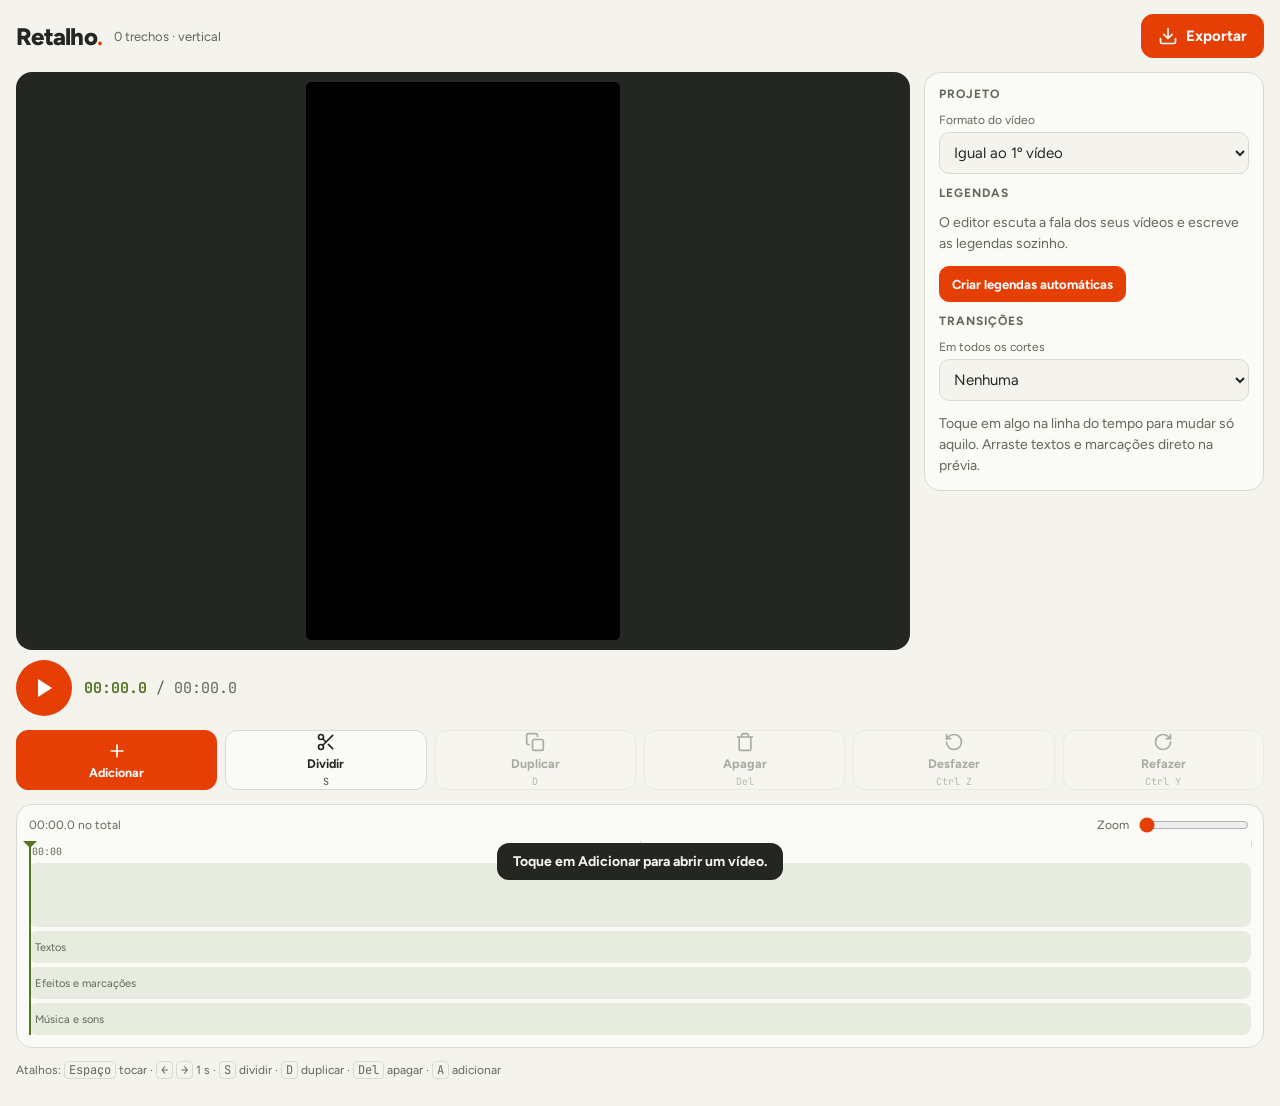
==== commit 25ef76c4: "Versão 2: vários vídeos, legendas automáticas, efeitos e biblioteca do editonny Co-Authored-By: Clau" ====
--- a/index.html
+++ b/index.html
@@ -1,695 +1,77 @@
-<!doctype html><html lang="pt-BR"><head><meta charset="utf-8"><meta name="viewport" content="width=device-width,initial-scale=1,viewport-fit=cover"><style>:root{padding-top:env(safe-area-inset-top,0px);padding-bottom:env(safe-area-inset-bottom,0px)}body{margin:0}img{max-width:100%}[hidden]{display:none!important}</style></head><body><title>Retalho</title>
-<meta name="claude:viewport-fit-sides" content="cover">
+<!doctype html>
+<html lang="pt-BR">
+<head>
+<meta charset="utf-8">
+<meta name="viewport" content="width=device-width,initial-scale=1,viewport-fit=cover">
+<title>Retalho</title>
+<meta name="description" content="Editor de vídeo no navegador e no celular.">
+<meta name="theme-color" content="#0b0b0d">
 <link rel="preconnect" href="https://fonts.googleapis.com">
-<link rel="stylesheet" href="https://fonts.googleapis.com/css2?family=Figtree:wght@400;500;700;800&family=JetBrains+Mono:wght@500;700&display=swap">
-<style>
-/* Layout: one column studio bench. Preview on top, controls in the middle, timeline at the bottom. */
-:root {
-  --bg: #0b0b0d;
-  --panel: #17171b;
-  --raised: #212126;
-  --line: #2c2c33;
-  --fg: #fafafa;
-  --muted: #a1a1aa;
-  --accent: #ff4f12;
-  --on-accent: #050506;
-  --mark: #d4ff3a;
-  --clip: #2c2c33;
-  --text-clip: #ffd60a;
-  --danger: #ff3b5c;
-  --stage: #050506;
-  --font-ui: "Figtree", "Segoe UI", system-ui, sans-serif;
-  --font-num: "JetBrains Mono", ui-monospace, "SFMono-Regular", Menlo, monospace;
-  color-scheme: dark;
-}
-@media (prefers-color-scheme: light) {
-  :root:not([data-theme="dark"]) {
-    --bg: #f4f3ed; --panel: #fafaf6; --raised: #e8ebdf; --line: #d8dbcf; --fg: #242721;
-    --muted: #606957; --accent: #e63f05; --on-accent: #ffffff; --mark: #557522;
-    --clip: #d8dbcf; --text-clip: #7a5f00; --danger: #c4122f; --stage: #242721;
-    color-scheme: light;
-  }
-}
-:root[data-theme="light"] {
-  --bg: #f4f3ed; --panel: #fafaf6; --raised: #e8ebdf; --line: #d8dbcf; --fg: #242721;
-  --muted: #606957; --accent: #e63f05; --on-accent: #ffffff; --mark: #557522;
-  --clip: #d8dbcf; --text-clip: #7a5f00; --danger: #c4122f; --stage: #242721;
-  color-scheme: light;
-}
-
-html, body { height: 100%; }
-[hidden] { display: none !important; }
-body {
-  background: var(--bg); color: var(--fg); font-family: var(--font-ui); font-size: 15px;
-  -webkit-tap-highlight-color: transparent;
-}
-.app {
-  max-width: 1080px; margin: 0 auto; display: flex; flex-direction: column; gap: 14px;
-  padding-left: max(16px, env(safe-area-inset-left, 0px));
-  padding-right: max(16px, env(safe-area-inset-right, 0px));
-  padding-block: 14px 24px;
-}
-button, select, input, textarea { font: inherit; color: inherit; }
-button { cursor: pointer; }
-:focus-visible { outline: 2px solid var(--accent); outline-offset: 2px; }
-svg.i { width: 20px; height: 20px; fill: none; stroke: currentColor; stroke-width: 2; stroke-linecap: round; stroke-linejoin: round; flex: none; }
-
-/* header */
-.top { display: flex; align-items: center; gap: 12px; flex-wrap: wrap; }
-.brand { font-weight: 800; font-size: 24px; letter-spacing: -0.03em; display: flex; align-items: baseline; gap: 2px; }
-.brand b { color: var(--accent); }
-.file { color: var(--muted); font-size: 13px; min-width: 0; flex: 1; overflow: hidden; text-overflow: ellipsis; white-space: nowrap; }
-.tag { font-size: 11px; font-weight: 700; letter-spacing: 0.06em; text-transform: uppercase; padding: 3px 8px; border-radius: 99px; background: var(--raised); color: var(--muted); margin-left: 6px; }
-
-.btn {
-  display: inline-flex; align-items: center; gap: 8px; min-height: 44px; padding: 0 16px;
-  border-radius: 12px; border: 1px solid var(--line); background: var(--panel); font-weight: 700;
-}
-.btn:hover:not(:disabled) { border-color: var(--muted); }
-.btn:disabled { opacity: 0.4; cursor: not-allowed; }
-.btn.primary { background: var(--accent); border-color: var(--accent); color: var(--on-accent); }
-.btn.primary:hover:not(:disabled) { filter: brightness(1.08); border-color: var(--accent); }
-
-/* preview */
-.stage-wrap { display: flex; justify-content: center; background: var(--stage); border-radius: 16px; padding: 10px; }
-.stage { position: relative; max-width: 100%; width: 640px; height: 360px; }
-.stage video { width: 100%; height: 100%; display: block; background: #000; border-radius: 6px; }
-.overlay { position: absolute; inset: 0; pointer-events: none; container-type: size; }
-.cap {
-  position: absolute; left: 6%; right: 6%; text-align: center; font-weight: 800; color: #fff;
-  font-size: 7cqh; line-height: 1.15; text-wrap: balance; text-shadow: 0 0.06em 0.25em rgba(0,0,0,0.85);
-}
-.cap span { background: rgba(0,0,0,0.55); padding: 0.08em 0.3em; border-radius: 0.2em; box-decoration-break: clone; -webkit-box-decoration-break: clone; }
-.cap.bottom { bottom: 8%; } .cap.middle { top: 50%; transform: translateY(-50%); } .cap.top { top: 8%; }
-.drop-hint { position: absolute; inset: 0; display: grid; place-items: center; background: color-mix(in srgb, var(--accent) 30%, transparent); border: 3px dashed var(--accent); border-radius: 16px; font-weight: 800; font-size: 20px; color: #fff; }
-
-/* transport + tools */
-.bar { display: flex; align-items: center; gap: 8px; flex-wrap: wrap; }
-.play { width: 56px; height: 56px; border-radius: 50%; border: none; background: var(--accent); color: var(--on-accent); display: grid; place-items: center; }
-.play svg.i { width: 24px; height: 24px; fill: currentColor; stroke: none; }
-.tc { font-family: var(--font-num); font-variant-numeric: tabular-nums; font-size: 15px; color: var(--muted); }
-.tc b { color: var(--mark); font-weight: 700; }
-.spacer { flex: 1; }
-.tools { display: grid; grid-template-columns: repeat(5, minmax(0, 1fr)); gap: 8px; }
-.tool {
-  display: flex; flex-direction: column; align-items: center; justify-content: center; gap: 4px; min-height: 60px;
-  border-radius: 12px; border: 1px solid var(--line); background: var(--panel); font-size: 12.5px; font-weight: 700;
-}
-.tool:hover:not(:disabled) { border-color: var(--muted); }
-.tool:disabled { opacity: 0.35; cursor: not-allowed; }
-.tool kbd { font-family: var(--font-num); font-size: 10px; color: var(--muted); font-weight: 500; }
-
-/* timeline */
-.timeline { background: var(--panel); border: 1px solid var(--line); border-radius: 16px; padding: 10px 0 12px; display: flex; flex-direction: column; gap: 8px; }
-.tl-head { display: flex; align-items: center; gap: 10px; padding: 0 12px; font-size: 12px; color: var(--muted); }
-.tl-head label { display: flex; align-items: center; gap: 8px; margin-left: auto; }
-.tl-head input[type=range] { width: 110px; accent-color: var(--accent); }
-.scroller { overflow-x: auto; overflow-y: hidden; padding: 0 12px; touch-action: pan-x; }
-.lane-wrap { position: relative; min-width: 100%; }
-.ruler { position: relative; height: 18px; font-family: var(--font-num); font-size: 10px; color: var(--muted); }
-.ruler i { position: absolute; top: 0; height: 6px; border-left: 1px solid var(--line); }
-.ruler span { position: absolute; top: 4px; transform: translateX(3px); white-space: nowrap; }
-.track { position: relative; height: 64px; margin-top: 4px; border-radius: 8px; background: var(--raised); touch-action: none; }
-.track.texts { height: 34px; }
-.track-label { position: absolute; left: 6px; top: 50%; transform: translateY(-50%); font-size: 11px; color: var(--muted); pointer-events: none; }
-.clip {
-  position: absolute; top: 0; bottom: 0; border-radius: 8px; overflow: hidden; background: var(--clip);
-  border: 2px solid transparent; display: flex;
-}
-.clip img { height: 100%; flex: none; object-fit: cover; opacity: 0.9; pointer-events: none; }
-.clip + .clip { margin-left: 0; }
-.clip.sel { border-color: var(--accent); }
-.clip .len { position: absolute; left: 4px; bottom: 3px; font-family: var(--font-num); font-size: 10px; background: rgba(0,0,0,0.6); color: #fff; padding: 1px 4px; border-radius: 4px; }
-.cut { position: absolute; top: -2px; bottom: -2px; width: 2px; background: var(--bg); pointer-events: none; }
-.tblock {
-  position: absolute; top: 3px; bottom: 3px; border-radius: 6px; background: color-mix(in srgb, var(--text-clip) 22%, var(--raised));
-  border: 2px solid color-mix(in srgb, var(--text-clip) 60%, transparent); color: var(--fg); font-size: 11.5px; font-weight: 700;
-  padding: 0 6px; display: flex; align-items: center; overflow: hidden; white-space: nowrap; cursor: grab;
-}
-.tblock.sel { border-color: var(--accent); }
-.head { position: absolute; top: 0; bottom: 0; width: 2px; background: var(--mark); pointer-events: none; z-index: 3; }
-.head::before { content: ""; position: absolute; top: 0; left: -6px; border: 7px solid transparent; border-top-color: var(--mark); border-bottom: 0; }
-
-/* inspector */
-.panel { background: var(--panel); border: 1px solid var(--line); border-radius: 16px; padding: 14px; display: flex; flex-direction: column; gap: 12px; }
-.panel h2 { margin: 0; font-size: 13px; font-weight: 700; letter-spacing: 0.06em; text-transform: uppercase; color: var(--muted); }
-.panel p { margin: 0; color: var(--muted); line-height: 1.5; max-width: 62ch; }
-.fields { display: grid; grid-template-columns: 1fr auto auto; gap: 10px; align-items: end; }
-.field { display: flex; flex-direction: column; gap: 6px; font-size: 12px; color: var(--muted); min-width: 0; }
-.field input, .field select, .field textarea {
-  min-height: 44px; border-radius: 10px; border: 1px solid var(--line); background: var(--bg); padding: 8px 10px; font-size: 15px; color: var(--fg);
-}
-.field textarea { resize: vertical; min-height: 44px; }
-.field input[type=number] { width: 90px; font-family: var(--font-num); }
-
-/* modal */
-.modal { position: fixed; inset: 0; z-index: 20; background: rgba(5,5,6,0.7); display: grid; place-items: center; padding: max(16px, env(safe-area-inset-top, 0px)) max(16px, env(safe-area-inset-right, 0px)) max(16px, env(safe-area-inset-bottom, 0px)) max(16px, env(safe-area-inset-left, 0px)); }
-.sheet { width: min(480px, 100%); background: var(--panel); border: 1px solid var(--line); border-radius: 18px; padding: 20px; display: flex; flex-direction: column; gap: 14px; max-height: 100%; overflow: auto; }
-.sheet h2 { margin: 0; font-size: 22px; font-weight: 800; letter-spacing: -0.02em; }
-.sheet p { margin: 0; color: var(--muted); line-height: 1.5; }
-.progress { height: 10px; border-radius: 99px; background: var(--raised); overflow: hidden; }
-.progress div { height: 100%; width: 0; background: var(--accent); transition: width 0.2s linear; }
-.sheet video { width: 100%; max-height: 40vh; border-radius: 10px; background: #000; }
-.row { display: flex; gap: 10px; flex-wrap: wrap; justify-content: flex-end; }
-
-.toast { position: fixed; left: 50%; bottom: calc(20px + env(safe-area-inset-bottom, 0px)); transform: translateX(-50%); z-index: 30; background: var(--fg); color: var(--bg); padding: 10px 16px; border-radius: 12px; font-weight: 700; font-size: 14px; max-width: calc(100% - 32px); }
-.keys { font-size: 12px; color: var(--muted); }
-.keys kbd { font-family: var(--font-num); border: 1px solid var(--line); border-radius: 4px; padding: 0 4px; }
-
-@media (max-width: 640px) {
-  .tools { grid-template-columns: repeat(3, minmax(0, 1fr)); }
-  .tool kbd, .keys { display: none; }
-  .fields { grid-template-columns: 1fr 1fr; }
-  .fields .field:first-child { grid-column: 1 / -1; }
-  .brand { font-size: 21px; }
-}
-@media (prefers-reduced-motion: reduce) { .progress div { transition: none; } }
-</style>
-
+<link rel="preconnect" href="https://fonts.gstatic.com" crossorigin>
+<link rel="stylesheet" href="https://fonts.googleapis.com/css2?family=Anton&family=Caveat:wght@700&family=Figtree:wght@400;500;600;700;800&family=JetBrains+Mono:wght@500;700&display=swap">
+<link rel="stylesheet" href="css/app.css">
+</head>
+<body>
 <svg width="0" height="0" style="position:absolute" aria-hidden="true">
   <symbol id="i-play" viewBox="0 0 24 24"><polygon points="6 3 20 12 6 21 6 3"/></symbol>
   <symbol id="i-pause" viewBox="0 0 24 24"><rect x="14" y="4" width="4" height="16" rx="1"/><rect x="6" y="4" width="4" height="16" rx="1"/></symbol>
   <symbol id="i-cut" viewBox="0 0 24 24"><circle cx="6" cy="6" r="3"/><path d="M8.12 8.12 12 12"/><path d="M20 4 8.12 15.88"/><circle cx="6" cy="18" r="3"/><path d="M14.8 14.8 20 20"/></symbol>
-  <symbol id="i-type" viewBox="0 0 24 24"><polyline points="4 7 4 4 20 4 20 7"/><line x1="9" x2="15" y1="20" y2="20"/><line x1="12" x2="12" y1="4" y2="20"/></symbol>
-  <symbol id="i-upload" viewBox="0 0 24 24"><path d="M21 15v4a2 2 0 0 1-2 2H5a2 2 0 0 1-2-2v-4"/><polyline points="17 8 12 3 7 8"/><line x1="12" x2="12" y1="3" y2="15"/></symbol>
+  <symbol id="i-plus" viewBox="0 0 24 24"><path d="M5 12h14"/><path d="M12 5v14"/></symbol>
   <symbol id="i-download" viewBox="0 0 24 24"><path d="M21 15v4a2 2 0 0 1-2 2H5a2 2 0 0 1-2-2v-4"/><polyline points="7 10 12 15 17 10"/><line x1="12" x2="12" y1="15" y2="3"/></symbol>
   <symbol id="i-undo" viewBox="0 0 24 24"><path d="M3 12a9 9 0 1 0 9-9 9.75 9.75 0 0 0-6.74 2.74L3 8"/><path d="M3 3v5h5"/></symbol>
   <symbol id="i-redo" viewBox="0 0 24 24"><path d="M21 12a9 9 0 1 1-9-9c2.52 0 4.93 1 6.74 2.74L21 8"/><path d="M21 3v5h-5"/></symbol>
   <symbol id="i-trash" viewBox="0 0 24 24"><path d="M3 6h18"/><path d="M19 6v14c0 1-1 2-2 2H7c-1 0-2-1-2-2V6"/><path d="M8 6V4c0-1 1-2 2-2h4c1 0 2 1 2 2v2"/></symbol>
+  <symbol id="i-copy" viewBox="0 0 24 24"><rect x="9" y="9" width="13" height="13" rx="2"/><path d="M5 15H4a2 2 0 0 1-2-2V4a2 2 0 0 1 2-2h9a2 2 0 0 1 2 2v1"/></symbol>
+  <symbol id="i-x" viewBox="0 0 24 24"><path d="M18 6 6 18"/><path d="m6 6 12 12"/></symbol>
 </svg>
 
-<div class="app" id="app">
+<div class="app">
   <header class="top">
     <div class="brand">Retalho<b>.</b></div>
-    <div class="file" id="fileName">Vídeo de exemplo <span class="tag">exemplo</span></div>
-    <label class="btn primary" for="fileInput"><svg class="i"><use href="#i-upload"/></svg>Abrir vídeo</label>
-    <input id="fileInput" type="file" accept="video/*" hidden>
+    <div class="file" id="projInfo"></div>
+    <button class="btn primary" id="exportBtn"><svg class="i"><use href="#i-download"/></svg>Exportar</button>
   </header>
 
-  <div class="stage-wrap">
-    <div class="stage" id="stage">
-      <video id="vid" playsinline preload="auto"></video>
-      <div class="overlay" id="overlay"></div>
+  <section class="stage-area">
+    <div class="stage-wrap" id="stageWrap">
+      <canvas id="view" aria-label="Prévia do vídeo"></canvas>
     </div>
-  </div>
+    <div class="bar">
+      <button class="play" id="playBtn" aria-label="Tocar"><svg class="i"><use href="#i-play"/></svg></button>
+      <div class="tc"><b id="tcNow">00:00.0</b> / <span id="tcTotal">00:00.0</span></div>
+    </div>
+  </section>
 
-  <div class="bar">
-    <button class="play" id="playBtn" aria-label="Tocar"><svg class="i"><use href="#i-play"/></svg></button>
-    <div class="tc"><b id="tcNow">00:00.0</b> / <span id="tcTotal">00:00.0</span></div>
-    <div class="spacer"></div>
-    <button class="btn primary" id="exportBtn"><svg class="i"><use href="#i-download"/></svg>Exportar</button>
-  </div>
+  <aside class="panel" id="inspector" aria-live="polite"></aside>
 
   <div class="tools">
+    <button class="tool add" id="addBtn"><svg class="i"><use href="#i-plus"/></svg>Adicionar</button>
     <button class="tool" id="splitBtn"><svg class="i"><use href="#i-cut"/></svg>Dividir<kbd>S</kbd></button>
+    <button class="tool" id="dupBtn"><svg class="i"><use href="#i-copy"/></svg>Duplicar<kbd>D</kbd></button>
     <button class="tool" id="delBtn"><svg class="i"><use href="#i-trash"/></svg>Apagar<kbd>Del</kbd></button>
-    <button class="tool" id="textBtn"><svg class="i"><use href="#i-type"/></svg>Texto<kbd>T</kbd></button>
     <button class="tool" id="undoBtn"><svg class="i"><use href="#i-undo"/></svg>Desfazer<kbd>Ctrl Z</kbd></button>
     <button class="tool" id="redoBtn"><svg class="i"><use href="#i-redo"/></svg>Refazer<kbd>Ctrl Y</kbd></button>
   </div>
 
   <section class="timeline" aria-label="Linha do tempo">
     <div class="tl-head">
-      <span id="clipCount">1 trecho</span>
-      <label for="zoom">Zoom <input id="zoom" type="range" min="1" max="10" step="0.5" value="1"></label>
+      <span id="tlInfo"></span>
+      <label for="zoom">Zoom <input id="zoom" type="range" min="1" max="12" step="0.5" value="1"></label>
     </div>
     <div class="scroller" id="scroller">
-      <div class="lane-wrap" id="lanes">
-        <div class="ruler" id="ruler"></div>
-        <div class="track" id="trackVideo"></div>
-        <div class="track texts" id="trackText"><span class="track-label">Textos</span></div>
-        <div class="head" id="head"></div>
-      </div>
+      <div class="lanes" id="lanes"></div>
     </div>
   </section>
 
-  <section class="panel" id="inspector"></section>
-
-  <div class="keys">Atalhos: <kbd>Espaço</kbd> tocar/pausar · <kbd>←</kbd> <kbd>→</kbd> andar 1 s · <kbd>S</kbd> dividir · <kbd>Del</kbd> apagar · <kbd>T</kbd> texto</div>
+  <div class="keys">Atalhos: <kbd>Espaço</kbd> tocar · <kbd>←</kbd> <kbd>→</kbd> 1 s · <kbd>S</kbd> dividir · <kbd>D</kbd> duplicar · <kbd>Del</kbd> apagar · <kbd>A</kbd> adicionar</div>
 </div>
 
-<div class="modal" id="modal" hidden>
-  <div class="sheet" id="sheet"></div>
-</div>
+<input id="videoInput" type="file" accept="video/*" multiple hidden>
+<input id="audioInput" type="file" accept="audio/*" hidden>
+<div class="modal" id="modal" hidden><div class="sheet" id="sheet"></div></div>
 <div class="toast" id="toast" hidden></div>
+<div class="hidden-media" id="media" aria-hidden="true"></div>
 
-<script>
-const SAMPLE_B64 = "[base64]/AVTyibccUAAAGZY2JvcqJnYWN0aW9uc4KiZmFjdGlvbmtjMnBhLm9wZW5lZGpwYXJhbWV0ZXJzoWtpbmdyZWRpZW50c4GiY3VybHgtc2VsZiNqdW1iZj1jMnBhLmFzc2VydGlvbnMvYzJwYS5pbmdyZWRpZW50LnYzZGhhc2hYIBIOTiJ/we1trp//9akl2d/[base64]/B7W2un//1qSXZ3+1KXBzctOOMAiU/[base64]/She9N7eTo1gwVjAOBgNVHQ8BAf8EBAMCB4AwFQYDVR0lBA4wDAYKKwYBBAGD6F4CATAMBgNVHRMBAf8EAjAAMB8GA1UdIwQYMBaAFM5R4gSBTmRbI/jjxM+aPpzB11zCMAoGCCqGSM49BAMDA2cAMGQCMDFzHRSeAXrSy1WOzkbhPZ6Km2wGTmZ/[base64]//wAAADFhdmNDAULAHv/hABlnQsAe2YCgL/[base64]/uAABhuAAAYwYAAGQEAABljAAAZxwAAGjvAABqVQAAa58AAGz+AABuWgAAcAoAAHG9AABywgAAdDcAAHWcAAB3VgAAeMoAAHpFAAB7rAAAfTAAAH6sAAB/gAAAgQoAAIKGAACEOgAAhbQAAIZ/AACIDAAAiaMAAItJAACMsAAAjkoAAI/wAACRSAAAkxYAAJSeAACVnAAAlvcAAJhoAACaJAAAm5EAAJzsAACeSQAAn8wAAKFjAACitQAAo9wAAKU/[base64]/EQAAP3NAAD/XgABADUAAQGUAAEDOQABBLgAAQaSAAEHUAABCO0AAQp/AAEL1wABDXsAAQ5hAAEQEQABEX4AARLeAAEUcgABFWsAARc7AAEYnAABGnAAARt7AAEc2wABHowAASAIAAEhqQABIn0AASPcAAElhAABJx4AASkDAAEpxQABK14AASzjAAEuSAABL/AAATDZAAEykAABNAcAATWFAAE3JwABOCgAATnTAAE7VQABPUUAAT68AAE/[base64]/[base64]/[base64]/[base64]/[base64]/[base64]/[base64]/[base64]//[base64]/zf41Lu5ElSTJJJy7JJJJAgbVtPq35nsX+Gvf3NBVdByrjOVZTYspsWU5VxnKspsWU2Kw2Kw2Kdjo2OjW0bHRraNjmrZSqUqlKpSqUmlKpSqMmlKpSaMmiSiSiSiSiSiSiSiSiSiSiSiSiSiSiSiSiSiSiSiSiSiSiSiSiSiSiQoooooouAAACcQYF//[base64]//+owqFuAImMhDuR+ZkRIAvihoeH1Jb//rhXiPW/AeQP9mxX59KoXrrrrrrrr//ricKhTAI9fbBMDssBBsVB98MACMKeRyHlTKFa6666666666666666666666666/+vsaYUDUAj19tAn5aCv9FPBFwAu9VpcBRkDFjBzs+rkpeVvsgFbkv2AZwGwsR4f+AIJ7YASArodA7xZiBCzQG7mAkFyceBwf/1UwXzHiv+GN0+AWe43LkwAZlrcQ+Hx/gJm2l3CrMxYqbP/p9/Qii/cAK/X6V7r+d9O8jZf/Bh4AObSxYdJDVwAx5c2JwAAf/d7isYVKgme9bAGelMfZlB0cLyZAIi3N+Eg8aNwoD7F7MUoyn4AP/nNOEK4rc7f51TSA2W8ACBSGmc7CvJDoyo/4vG8YVg4AzoveDASeWBZu4mCY6a/8C34SW4HaOr9nasKINzM/Pbte/d/xUySmFaiNAXn8yN3Z34MqnRzSHiRjpJ0//sTuWFcAJW9BZ3YLQvmBs7ThjcYDC65bwATKXugfDMN/7xZUJIV2AKCiDPgI/H5r/9fNWWxdnUB7O+zLp4KAE9l/kT48ob/kT+CoUKBqADtPwkFSp/WAA/5JWN233Rxv9mQBWlB+fgyhrvwAZmDScM+oHuXALh/C+FptZB/xIMHdFY1Izj6yB58abN7luv/qYbrrrrrrrrrrrrrrrrrrrrrrrrrr/D/phQNSRyT9bfALysxWeEH5XjRz8f0qnwnKR2M4ePfBwGzEus8As2zF9P//CCEuACjfCrIcBRxb8CKX0JR0P3b7S6p8STgIys1Hjdb0/P/4MIZlNut3sVLEo0umHxJhbric/AEmLpEmFp42p4IXzzuAkMyn1ow9lGBtCIkl4g4d8kh/D4TL4CZiTP79ecR3J8gMJ0yeDfyoQl/4nDPKc9G+jUTiACBZKMb/cPQYflQecKB/9wA67iMNnWvFqkzmMSaZqqcfr+AHbuxCjNZAAjNc5rP4kASMvAj18LI8sWD8Q1B8jgffSwAYR0UzRkQ+ywTqw30m13BhgO0ZhZX4AEZSN0TcS0ZUopekKiHxPyh5mmdISKprbLeO5uEse/gsrQM+WTPPoq/pQQ++unrrrrrrrrrrrrrrrrrrrrrrrrrr/NJ/8PhbwBXSpAbNQRaupzj/62kjqCr1HZvGVu7H/63Ffql3Xkb2AijeK/ATewI+ozz/j7Jy3fycnHvy7wEddm4KNGNepgADv638KNt4PwATq+w6Ix+pe8DhRhkn7Pwux2YG49dD+9/YipT4rxVHOH6XsOAHOT8hHXPbc1gXLX+AEc5PyYjXr8hNZyX37gFb2Xhggp1df4BdLHzf7gA20WYUDpMbA3TKmcZXwaHdPXvwRVzA3lGGbK34/9WbzL4RcoPU34ab1dOMX6zMfGvlG9vA6MH+ABlsicjDExKH/wX+CCCMADbpGObsDBN+//4DDwrAAiL5KZtLKLIPj/TE1M4K/frgCy6xslb6j5r8AJ9d4/7zwCEPksPkf4mwXW/P2Z36G+id0wIHvzIYP/pLOb4dMQ63t/YnMKq4zGq887v8GBi7YWV3yiTlv+vx/wmXAEwZ0dS/54O1zZkI4f//D2jhTgA01MHlcHBgeBdMTWrTgixrcX+BdfDw+TgA5el/9twX7/wn+gwAwyB/idlaATkisg8L+dDUO11111111111111111111111111311113333311111111111111111111111111111111111111111111111111111111111111111111111/9+DPwgGsAC5a1bDUVIKeAp5JwR8t/qANQTaiqj3RS0RrEvI8JOGkfZ0z4EAEdgIy3AkP+IMVcLBPD+fqgbN/DN+2Sf9ejGkEUVRj2E7vAzzAJ1A0yW1hcm2Vh7mv40Q7SJdT63gzLP2ICmiBxMX1hAFsH42uZbkosCFcSIO3GAAdc/p9sLQ+3XpR7+ACGNkoVFJM36JY8wBAkRAIOGU/ByCDLTHgR6FePeikIRiKcAk70sAiWDT/ry2LwQe/uumGLa8IpJxhicu+Bd1zVC/234AFy1q2GoqQU88ceGTzn80GePfxnUAEsduFUHRPSzXOQxAGGXaV2kP+THzjJ/hANJhAFJPZ/c/dPEfgM8k+CPlv9Xv20n/Xr7vSThpHlYepr+bfTjwEYtCYDwwRCYWAAR4fOho81Bc/byBQK4BMckPGXv98TSFE34ARE2ijNOAwrphuRDfMEyf2BY/TDL+s5MytgDDKRIM8QEPJc5UDpYt30ealoI6Vc+IEHXASTxIh4Ct85CWfYWABeQgkufzfVAbUP4E3u0oVFJM34IpThlG5d9gbdXOpF/PZAvazZzxx4ZPO/38jWpLhUhemIHud2REAwQ2+0wtPs2yyNfwgkHcIhLc/+i2xTx3AR76PZiTfgCWmni+RT7KpUphcARURvt/v5AghvhsCK4lErhYNh/MdFRtl1N+CETLGNUBfSPfvCnrfrbSF1V1iUCSqSmz0eLx0of08wbREB/AQu2C04QrKRk4b1pWymuj34rki5BoGlZwTNFh7B2rjo3PTBjXXXXXXXXXXXXXXXXXXXXXXXXXXXXX00Yx/4aDEEPu3DELXRhfP8CmLL0YRyQBf83qR/omH+6X++EFbHABCGzdmCWn/oZGlX/0GrgHq9QARMgF4s+k9DuWXgqzxMtBg0s8kR7bgCwV5WGfC8QGhO4LRf6cFm3hGf9QVJe8aGWhft7nTDWeot//9pCbOn/DWfvLEl70HUW4hrTl8wADHI/xTGmdWBTCm5NsknBnAUADplbeJ5IkN94unj99wisEzcPv0+/ZymNsubf/7K7oR/6DRATaM1Qh8KP4OU3GDjrJc/0RPsp/75JX2UAkAHvABiHXMT69g4Z+9S/0BKZIQ1P0IkSGzuE17r/+sSSP/hqBbtqZJDHYSGNzyCL423ozyGBUMMPsyn2rwb1MNjFaeBr2Ls7FY9XqjnMIpj6vBHLQZ3JaRHkyF5CyDq//ogm0S/0GrUrNIOoC/rbpNN/A92vtkQnz1P9Fka12AidnhSpDsqGT607wFEE0h2ZazL3hlSIo3Pt//Rjszl/w1B43mvxewF3M0kxCuKNRWIBhUGQSvIVNxhx1jRpUep/74lX2DA6PIRE1EyOVNUpxjXu//0YkYx/4aGC+BwSlOXNUCMJ/SPGE+7km4p3PUPJsN41uAYdoee5bBJ3ybp//9kIyY3/0GhF4K2uERcHvCRsUFnM5xnRhUDZK1dqMt9/+8jVnP/QamEH4CtxKPxB3U2YumTImL0t5Jy/v/pgvrrrrrrrrrrrrrrrrrrrrrrrrrrrrrtbW1tbW1tbW1ta666666666666666666666666666666666666666//iH4LQsByAYZl8QAAsDoQAAQAwDLA8RJYeIkvA4JxZYcE4stra2tra2v/jw8FUImZBAkYuB4iS/A4JxZemF66666666666666666666666666666665nFGjtra2tra2tPT111111111111111111111111111111109ddddddPT11111111111111111111111111111118f/9ArCgOIAiPEBdCAEyA4jLLDiMsvwOEw0sOEw0v2tra2tra48P/[base64]//bv/+PWa9/xXOsvc88a/57/jnbwqlKkZKAUYURPPwj3tXRhXkMf5Ij/8cfxoFJNlVFUDQpGM3DdrTqQCMcoiY7fe6vXJeNnI0fM9z/MElFrVVpkJBRQJrvJt+0k6LzoIiss3T7Ax8SK/k5D2Hz7KCXo20yvNIrWiJ36pSMgMAFCQeRVSXOCUz31OXrY8LLCMd8z0VE9Gh7G8IqqhwADqNK0EgAkOhsIiGkAiJx+f/2/H/6ZXc6NbcZrz7T53upVJU74qZQFGFY25XMVRt1hMxWO9s8R3AFNQnn9dk+yefLOowShnavFFL/[base64]/X6U4OgQeGusA1jIgKUYdxkKMpS3W9+E6StG5UPwTl9jgyM8K6WSXzatimX2VImR0vEkefP8xFFn/9BqJkhap3WT32yMiJJ33G7lfiUmO8vfjx3/gF4gDwNKzo5hiLQiRSaERAEQ6F9/7/+n3/+1/NzotcxevLxvt23MzS8pMwDCrSRnXA0mQC4ExN72eZ6goSEhISEnAk4JCSqVgJ4iE08KllRLNnDl394tSXXhotnwWyN3WO/gtrQVsyIu7h9I6yJVRHcOyjjYdxOBaQJpDPTgKicC58KBATE7Qu2bNwAWC0+3EijCee9Tsfsk4A7DSs7FJFDYRo0Ii0Yh0Lz8//2X/8cbz71lVpdT2+t+OcyVUU8cVZgFGQoD/TytMxPICvIY/jy//jRUgpqnqmkmkP5RKE8IsMEKkXMv2RSCoHcqgmsd1MGxyVdbQrzUStJTVHQLny+AcpqrecUmJWIkWnw76+nBqTrK3A5fV6k9LgrJLbTUjVkw3av7Nk23hv/7dTip3qd//MKqFVAqqXc0/xRcAAAABoQZpUBngFZEcBPk8EndiQwC5wW+lEC52hNPU8NXVmLJYjySYwvBbnS+X9y0KD/VbHKch3kLKJuD3szVx/SOjjU74a4vBOwhaJP/9hUoCU3rbxjLw5+n0NIDVnovUd9pf+dgrwT8dAKhAA6DStBMgbC0qj0oB0R4//sf6f/nzWOLl8yuqufjPG3jNyeLrF7igKMCOETrPF3iTIBPm7DHOoI0E8854wfm4oqMCMCVLednVMHPhO8tm/sBPguKUW6enYUw9FThQ5HOMUQYHSIDbAELRQFpdXbshSNF4jxkBwAPA0rPBURREDpjFpQDon1/+H+vt//JfPqfjNzetF+fxz34d18w97Rl4Awq0gN04T7p4sNa4OYfOti7apEEQca5pUUmWkTgkJE25ZJNEpbr2CchdASGlRpZUeTqd5/b5Z61qvXugGt9gp/2JbZvfR3hNcRdVEfBtP+Q3QHk5aW7/U14rdTt7j/u9QcAAAAKxBmnYGeAVkRwE8XyCSseEgSoIgo4BYWQVz0Im64EGlXaD/J6bgi8DaKHhg0BWtUdEPFUaSIZvshpfvCi8EoqnafJ+k58FLEh3uBakx2IgXD9JBWTiJt5nu8iumqOy79o58Ez8NMKiYAx2UyMltLTUet90EONpmxcQ7xc0OhLvuL1cv+YydIj/0GjVfZ27GeUtp4V0zeyIfewNdB6pPq/0v/7hGM2xvkUu2AXiAAOw0rShwCxKGwdMotCIdGAdEuf/5/v//HSePrcvLtevvPfl4TIrweL3dUBRhRHH/CLq61AFWqDr+gX+aKyqvl0N+aBsUQNYbBmcfIcxYoMXh2a92dA63nxvY1jXNWn7FgcFi+9PDPrnoNw5C6gjCtGprA0DuCWDHIhe0iql5OFF3M8UOMfjqikKAOADmNK0kuiaZR6UA6Jff/9T9//3771V3K3rfmr4/nn3eaYfN4jLwBRimO4JNxovTNnhR+PcyTfEEaBGynnPXs6vxOSDIOQJzBiWuaXk4mnOYUPhI3v/2ibRtlqq2r0F911X3hqKWthj4OEdOkmAJvmhCCtbu/39FZwq5jUxXd39e6CHAAAAAckGakgGeAVkRwE+T+p3QXjAwC6Z0F0CTAy+CKTmGfwwBXDwfKM/k/TJfFQp2QEQrcz8ENlt19U3hlkVF6PpYsoJ3I7OGTwXWKKchy6Yahx+0Qplcwv/7IQSMBkHQqSAvUandCG0yrV33H6h7l/8E8nAKjADwNC1omhsLUiHSvb+3/x1/[base64]/Ic8UjuAcd/gTPwtComBJbLbQfvT7uvQRoX/HCD92A/yhyWE9D/vC6T2VGbsyi5snkqAXiAAO40rSimFYoCwtCQtCo9KAdE63//U8//x41mlqaPM/mv07O7mqVoZeAKMdMV9Dr93/4Fd61c+W0qnlVW0N/RkRslKDIrwrpbw/akWdhPLtscueF91l3UM+2x987eX/Wti95c/0a+tYyPmHV3Y3LFDAo76q0yfRSwpzQYnSKGVCGey8zgzQVj21UVqsUCpywsIjm1RkikJ4dBNXE9do6vT6+aFpcA5jStBFAIiAIjgiC0Ih0Sj0oB0Sr//p6//893zHVN3d9fFd97eNYqVSZeAKYUj48rXepcFNt8fq7jB3sDGwfqeMYUKlnoSKTpX0dbnIUKKojj0M7iiTbsi6C9/ouh6ZSLU9w9ASFPQGSNV9dqd3xNUet0gFqFirN9GaTaEYXzjwoBwAAAAFRBmsAzwD8OplGgu5M0gMQrU7wJhKHJpqPTvbtYbz0HVDa/qsGILhvUGb954baywOakYKDsj1BKRT89eJsD1PBO1UrCpRryRH+7xd++sTL/vaNgF4gA8DSs8ERNjYehEOiUeiAOlef+P/H6//nrvXf13qqvQ4/WfpmOzNzLqpl0oDCnkBv5gnklnARZLm3KU20maTIg0ptJmoEhIlKEhLU3LSswSlO5U3CHtPL2RbyajH28qwSMY6gM8cyzfGGY5tmvJ7rPoAPwhnI17puQRKgitNUEXJHR7vRe0gTVsWUXdy9PDtuVVEd9ox1cYQpDgADuNK0IcAoWBoLQiHRKPQiHRCEA6J5z/+/9f/wq835Jz8VXF/W+/Ed26VeUmACjJRHFg5S73tUBXkMbPltNlW+TS/JkQ6U2DSonUWRDq6HG0Z4wJl0EX+JsaHyx8XGbQtbKSXopW/zn8ELCoK0hUBfKRbzvvb3hyTjuqgCbuIFkWmvONWKNpnceOAGWKy1zuvtnRwAAAExBmuAzwD8E9OWRZ2NFguk8jgXTUykzca208npF/GIGQuCjp8wzY8D33b3uCd7kWYiiQ/+g1QSLd1Mf68jILE1TnX+KExUJFYpf+AXiAT40ADaBMARGwrGqRIAhC//7//2OP/5M3OZxi9vN+fvPt6zNbuqpzwwAHPlo7hhzqyswDy0T4TE6ca2BOk/rkLrIbbxFMfXx2MMGPD99reQRn7uql8kvyMXd0B0TTuk/3EX7t52VHM0P0pvaAnMN4ceJxphCq5SUuZBMjUwQ6qnhxpdloWUjJPM7qhspqFir3zjdJ2TVS88ZoqpmJmOPHnSBJS1IK2oFQ3zqVX111xtNc6DgAOY0rSjGGbdCARE4/8f8fj/7Sm+qcbvW5J1ffOXkZN8UPPIEyVaYDfzEFaFJDAmj+RYk7WJKmQhITqlKlSlTlRK0EiCqVeSerMVSOe73LbGkttNzMrDbCveaAsBfIsV6tJQpGVy0VbrJODYsNuac1nZE9UX4+MSp3tgtNL14gwakK9ba8BYLLI3W15a60HEoi7i/6HAAAACOQZsAM8A+5fXTZg4CoDCkajtEQgormSxOBbV4S+N/k/KTwvMcEHjEoJlbcUqWbXPxvfwJXMzFIBOO+XET+q9QWlZ8n5G+JORlJ4c5nzsF8Er8yCoKICS7kHFuU061NxY3k8Gbr40UH6lu5Rv9pIQJEhkypSQkYLO7DS+U3f9Of+XZQEh1Ib563252CuAXeADwNK0I1hmnQiEA6EQgEQ6Ffr/69f/rFSrTnzdb4n33vusKiO/1XVAKMKA2Wz/s9CiXeQxtGr+bKt8m+TG5URI2OBmc1Y8WJA158MbMQaQG7bLpJU13W/A/1Fo4/G/351XV+B/qQrQ+BTfw1o63OrW0LysklftOGqvEnGvAk7RWVIFez66tnHfN9x14rZOZt//tIRqkAUXlehvd5DgBNDSANnIoBE7DEeiUmhEeiEOhf/n//c9v/13M00q91xJ9Zzzls2ZUVKqKoAEAk2chukHtY+7p4a0idB+v10iZZl3vXjAUqhxrj/Gfc5+XJFIKKbLr0rli0pQvdhb+c5OMXInFPkkLMJAAJWkCbQjlkXaY2XPjQIWj1NsxVQqSrOFziUQcAAAAbEGbIDPAPw+jMaC7gDK/i01vSIGEy7n91vq3xDIakzO4ofWUpYPaaR63lnyeilQjwbjQYh3kGKBx2nAmVHZ4IwoINR+VqO1vWGaU+Ccny7ICwFnhXCIhpv+HcnKem//+CGC61nyCgnEIGMAqMADwNK0oyBIHTmLQiHRgHRPP/T/0/0//MpdVLk711X3fLuTIztfbLwBhTyA33xmuP+SKr7BkaIuZhTIfpP7XVISJtKnKd/bV00KV3txu4FsNU8AE7JGH4mbainDnXMq90aLfmgOmfYluJPD/9lFffvf/+nXUUAcAAADEQZtAM8A+5PduCUE8wdSC4KOAXakVuAV5voYDZIdwDF+QhewKWxzpiZrfm/eBwIAubUk0wNtplrpooenpul3gVPg0OqkkjS9NnuMBtz6s0wobzP+ogndHgIRvEJz/PwJsh2xZ9trvUXjbaxzsx5ngmfoNBU8B0bRa/IDx9OgqJGKZAEo6VtPQq/+cOhUgt9JLpvE6WUmIC2GNSKip7TIQiMjpzzZoVqX/bIHRYKB4ZlNNgdJvs1zEfKk+/+Cf4KPzwWwCUQDwNKkEyiG4AiJx+n/7X//[base64]/0/9OP/491MvVJ3rU4+9e+emNqqy1bupQACCdSJc6moMA9DAzBB3QnSHxP11L9Y1UKD8ISA/Ey2uJRmRATGST8kqOxKsaHjHR3U7SdrZfGgL6BCtYsI2UDvOpUFbllvCr4FUCvTokTaXkgmkVmYb6uNWBIJXFlisTlSNYpWhacnAAAAAOEGbYDPAPwil3CwLsKb2M7TWZhSXlwX2b/ZW1RZcAr8oqfFB3m74Jr3NT+feX2VkK2IKL+XOAXiAAPA0rOihGxBDohDojHpQDonH/T/4/z/9td1fWL59r+3xnma37u0pTKTLwBhRkBvIDMyfwkTbgMjQH6SEhP9Z1ScwqFbtTJaXXOiUpLTt5LEpZ8XQZ1Z4dbIk6V69UXvpO/jBLunJRRxz3BPbSLd/aoTS9ao4APA0rOjrEo9CIdEI9KAdEnv/9Pr/8Zzetc6iTOJn+a/TnHbVG6qMvAFGFAbg5/8PMrVX8Z/[base64]/+7/+L2//k5Tm186qvOr/nPXrMvcqVWMaVVAAUJRYlyqCgxn5aR8xTcUdawtpOgy+tZ6JwcYiroqCNpitLntBepqUnvo7Ij9jDWEKyTHURj/vaYuRNDqLnaJDZmVcxiH/Dq463uDis4bqKu5oirm6LIiZ6e5iYmETYoW0IlNGzdXRJWLuNUSTG4Y8OFl0zmYqJ/GLKSUr3X5VkFJqT417pxdV/0EF085wAOQ0rOkRFozJoRFogDomv/w/1/X/8b7upLvv2rx1dfFd75eeS6vmuKq8BMlTMBvIGUoB+7IleOY6gP0n6SEiQkJKnCr08lnIJpne1unlchDY4crvYaRDO94vyH72VHP67vznRQiWTcQQE+Icd8n9Y4rTT1gtGJKYsqOAAAAAa0GboDPAPwysoMQqxoLsCZRFV+XV+YMQS2rTAFx+FT6GS+vNo/3yfKWuIwZC80oNJm7XXLBO6ZBYUCsvmkls+XJRplSJkdJ9XTn+ZiiY//DUJzyEOzLJ77ZGQkDwcMvvwdqE7zTuFpGv+AXiAPA0rOxiPBEDoiDozFoRDpk9f/h1/9+pmdXjXj48Trj6zxy7r3uZymXu6UBRhQG8rV8DHKpjugLUNcX28JJnaTF2kpeZ2c8s4/wPzfIA6giv5cSSFgmrk52ddZuiydlL0z1V7qDvSRhTmLXxucbejMSvKFiOZd5xKIsn6wUAcAE+NIA2dDgFS0NCqTRiHQgHRP/3f/xe3/8dVmcc8Tma1Nfzv53m7rNVbITtgAChKKjv+mgyH6GJszC5gcax8sPaNmW5TDJeCpCBrCURiJncTww9BXo/cc76bXOkR1N6G2WLh4Zj9maOGUgzYZzEJ9V7nv5eVUbdhu3brOOVB7Xur/YJ61uNdVyS5IKISFnCKkusc+HCYZpNWrzjhdxFuHwxM4+ryhK0F6VvC0eAAAAARUGbwDPAPwT0k1aaQsMAujpkXkSffkm8Q1hU7zR7pYeBLuafJ63WXi7Jb3iijcjz3wTNMx2Iesy+XBCUUJLP5xZ2CuAXeADkNK0ExiGvQiHQgERJ/4/6fv/9qrJqvNZw51ntpvxWslU31j0lUCZKeUDfCMvrHqTI/CW8ookLz2v6PBb27Wsz3PLQA7H4rYGJJD2Gg4ksiDRfSXgV0zm06WzCR8VJpGwMSU65EnbSrK/GlBtpuEBae1SaNu9kKzS+vBLm8Zm0JhmIWUoyTczEkQmvzOAAAACQQZvgM8A+7yBtsLgqwNW+AvvrFNyHumCOZJV1lTNhXun8nkZXP4gFwfJ7yIjl/1WhI1Hi+fPoQ26ro1dGPHj5PpLPQJ0DEb4QUuxEC4fpDFyNQmuL6aZ/LHU1R2Wn6OfBMyaZBB4BHytme325VGxY2HvJZTIKmzZkFMW2+JQvXqro/UPUpf7n/+8Pt0+x7ALxAPA0rQjGJp1FpQDol+//1/X/v5vu+qTir+fM48727qvJN+JIy8AUYUEU7hP/k6liKs0POFaWVoGBvkwMbJIiRuXrRQMDkjbvZmikvUHKlzwSSX83Vcd0ARjwXkyXlMVqIUC0uM4oWmYmePPjSRLgAOY0rShwCg7HAdQ4dKAdEfp//Z8//+VX46XW69nHH6vy8qZdVXzcZKAsoZGgnUAuxdpl0MDLllwxxqiucm9KZJM2hykzU9uGXf1qZH4kA3xsa9jvpHcGjfrVdgUaWxDf8Qy1fXZHSMOk0GhOIqbmE/qkQhLnWwidbZ7RCkOAAAAAVUGaADPAPwT8hWXlkBQC4Y78IjU7xZPVMU3FjBSG8FGr4kLd4IbLbvb6I2+I74LzNk8ivwT1EiDwXWTHZvshBJgZBkMkgZb0oQ2mq1KHuT/gokqAVCAA7jSpKLobB0LB0qC0oB0TX9v/4v3//hcyXtrXPVW4+q93dtkZ3Ft6wAgQhEf/SHoPQIB4HBVGCgRhdU811Tldyc5a3o14fWlKnPe49rH09ke+gwDBUHTzHM99puQyTVphY+q/ywer6hxKztD3mTLUphxpARG1npVcdCZ0KvL8Jf6iyrJfAPI0rSi4IJNCpBHoRCARE9v4/+n1/+5U8atGkrV/W++8lO2rpSsUAox0cbvs/+foFB3/DCphizhWllMDGyQMDVyRJk2sGsLMkr3FgTMdqYkiC2iJET1dQT48/ClFlYUWDYdA8NUdeF5ToO+OSEJdC87Xiqlb68rhZNAgyoXU3wgQTCHVyxIpMwvm8M0ECyN6LRFZiqqIXtMCqCi68lOAAAAAnEGaIDPAPuT2VzQkwvBWCUPAm4CQWpvz0Igimq5Ee1gQyJHVpksPaVce/yhOFhGI/Knk3VU+VMGnGcvGrkX9plFuCbwHGlxXnVgSKXyoJ267OwZwSmUGs34Dw0CoA/A4JSwRhP6WCjkI3fVHgEy5hY9czwtRuPAdHEDkjMgklNj7//IFSROGLpeHKPnXDmTJXtP9lZHiOKn8ucAvEADmNK0IUAqeBGzQiIA6EQn2//br/9143etX3ffFe3tPfutYqpK289KwDCmI0EojO4CCVxn+goZIb8VzmjJkkyVdolrpsVABaapNCjpa7LNfTRjlGFE35KujBBoeP6d3/uFxUmQnwFqzn1yZHi6ystHjTg2EnEWrAtPioTv39mikqd//vipKiLhrILHOsq62O4nnnRRNfmcA4jSs5JAJkgRj0Ih0IiUQlAIh0Lf7f/t+//zPXDq6mnOpx7T33t6KvaSsl7wJkoyBnxwjLyr1BkLOZw9vPPPefnRzhlDnQvxLbUtDG2tuv3CmaQRf4kkByE2tePB0eR9M7/c1+bTJFBwllF+iSr6wV3wHfoAOagTGi5jxkElKoz/e9YLKhYBKiE4qVjt4SO5yRcAAAABVQZpAM8A/DprGgu4dKm3AdCl4JQo6aC7y34Q7tKPPSRx/+qsF4MgQdI8OA5UaoMdiPTIWi3O7IvC+pUmPBPkKCUsCLM5zr+tT68UW86NORU9wf/ALxADwNK0JAQ6IQ6MxaEQ6MA6J5/t/49v/z1XieccVq+7q/au+3dFVS3N5dYBRkppm10/+ugSHfeRamYs0rQMDaGBhxI3QNjpUxLW2hgZWMUmMqlZ4Ds/G/bdH7Yfpfpu4LCbeoeCgo4/pM4Ld/aLW29T/udQSCxwA6DStCMsmnUWlAOiT9v/jP//XtXPPsrXOs1Xm/1fZ5JiZ+iRl5QGKGRicFVcBHm8vdz84rvCN3x8sm3z0qlQrdDQnJjJpT45d7hRx+2AaMxMInajHJoXizaz/x09j6muLDLboAFKf/LhYFJk/wRx4fQMgS7+GqLtNIU8NCkOAAAAATkGaYDPAOifgnJ6cupDseCgF3Bj8F1X61ETP8snylr1BoCiEZkmbQyQ++7T1q+goMxRQ//Qaoax3Ux/ryMokscnk91O/IkJqhIbLo/wC8QDsNKzo2hsFUiLQiHQgHROP+P/p/p/+u/trXFVrjGqr4+J9ucy8q17x4RVAYUZgN/MM0t6IgcO14RObt27rkTbdte190rZWqfA5yw4lPZ4ZAPJ8V0CmpeTzAPUHQufW23c9q4frn/I68WD8StZ0XUOYuZVwkKiyKSFC5mXDhqYmk2lcCLFGrBRukF7m+GqLIupY9GYItrqmM93u9+6gmC2zjG/KtA2naanFaPAAAABxQZqAM8A+6KQ2wWAm0wKfaIBd0nlH2j66k5DcyuOByrvNr6xGFk8sqP8xwwZvuRDffe2wIxmCgBO75cz+XPgdJl8n5G1xql6Ixw2fOwWwSshEkxAJoi+tV/7mJWS3MxGAis1zl/LsoA7XJU++95OAXeAA5jSs6POABETr/t/x+v/l555vVyWnerrqt5vjenNV0UoEqZpRmbXTkwFIzxOHQGqmYt+rAwMDEjYNKSRM2B0sYMDYviqhgQVZQibx5UjeVO77WnRJdxxaJM2y9JNhdNTarKmNONOJN2MazyQLOIEtoD6wEqa0Vr5yzOFmRxF2WsbUTV664vFVEQX/c4AA6jStBFAIiAKkgZC0JB0Rj0oBEOhcfx/9L//fWvV8NOda1Ph47p4KmRkZebAwoyMTgp38L0eXu5+NtUbbxRRuoWbdz+PMkDFSqr0lqXVWu4lPnQXow5KG/Ko5CEHThhQZBBeAuHk5SZJJvAqCbVeUSY3Urxjiv3vuui/7D9v/saqwTNzm4AAAAGRBmqAzwDnnlgpe0aNBlwCMWxSAPA8hgVTtPq/MU+94FOH4txFlB4ylLB7TTY7j/J8rRuJFlBiHeQIp8QfvAmVHZtlUTSTB61BgWiR/WGdHPgnZCgvFAsZP9QTlWl/cHdtZ/ALxAOw0rQjYGYtCQdEo9CIdGAdEv7f/xfX/7+78TzKka8dNfevHO3fGUVze9VQGFLQPddNRScHmASNddtxTUHu7dAQlrC6t7ZjTpeqmd7KjVVWGfRGulGVNFoegjC9cP2naqR/FIIo58EUKwf1PNk/btPgKis13BmqCBFOEWTZExXnrOUzUXrDHOPxpAKBI4ADmNK0IxiCPQmXQiLQiEAiJf9//H4/+114ntvVS5kl+XPffT0qbWqVVAlTJRzPA0+Qw3a5Z/GnqmYM0rQMDf8YGlJDryIdeDgYlODWV42DYMuWUJladK5mTgStqttv6rt3hWF1Ic5GGnfjrDuQF8VKs9ONKLhXdsrmmuu2hOve2Kqdbjt/30Y0jWCygVna6wva1D6m5EQTo7cAAAACtQZrAM8A+5fq0E4sEAJtVgS52VM86tq/YqtnBM8XstzYHz9ilpjqKO63zZjvQwEgDiOA22mWT5ooehW8Xul3vAqfERNCVo5kaXpi04PBf8n5GI8DaKh7m3SIJ+jwIbysNvEdvByeRX4JvECYSnZHq/DTeAR309w/dCkGIVMm6QkGTvWitK0nc5IF/3u5CERGR0nRpNq/2yAjgoHhmBlXgOk3ya235Un3/BRdQCoQA4DStBMYZvAIiZ+n/pf/65W5q9UupU66nrtfOqqb1vjJQJkoyMTXKrYppbEv8ijxtvC9dRRuodoXzsgsYPEwgC2QBQYshlYUDhvqoZar7eXmHfR2nre82KcaaaXBRbBatlhXbKQSjSSbULIXWdeI273YrUkl6wJW1CdJhMNJcstK9YINRTPUdiqiSa3U4AOo0rQSACI2KbNCARE4+f/7f7//K+3UXWJfnpz3lVbLZdHjQDCjMELnagiqIZAY0jZgbcU1BTeeZ56+ds24yiByk1prBTeuApwx3PpusLdyL0n783O+tNsI1bKaI6ARJcZoVIpCm1VTWSimkxwX1BZxDUtm/qqX0Or2P2v8mkUErCVLRXSCyyKKWRC9UCzqkuyfulwAAAERBmuAzwD8OWsLAw4CqsnaaiJKJ0spMerCRXP7K2Rw2UI/6hUso1K5Sg7zcONEhqD52DGCZsiJKwYPbaPZUYtuPX8AvEADmNK0IkSMI2AEQ6EAiJf9f/p9//0vncu5HTm6r249c5xkm++NbjzAlTJUbKuxo7rBYpjvvJ6nmLJUwMDGyQMDAzm5QZsl33qNmfVvXheSIjXcBC0a3x5XbpeL1+9jbN5JkRguizpsfXpuJIkzXpCtkbqV2qzDYE0vrYhfBqHHaQTIKOMKxRhfkEZr1OADsNK0E1hiczgEQ6Fr3/+r/99Vu71LzTHW/rN81MmZqZdUPIDCjDnN4qtAk8jL6CfE1eF66iiigw1wPXpbvBPALYxF3ag7119vPdNRSE1pz6BjgJOZ30QB/THRKMvgY9Fu/JYde06T6qJ9EncqFXIcdM/4Gu3Xi0M//bIop3EmeFLUzBdJAuvJSApKkyEGx2cAAAADSQZsAM8A+ylMLDyGhzgAjD4/Pgmo/djDE1E6CeAGqeDXMPz/VG/+D0wyphfUnytfDfSEdWIR/u74G/11u/7VDcMDJWLWBMCgis8ZBRIwe/AHfwjc8+TyFqXjw6OFmr44kEZx6JuFgQdJxi4ZRO03mMD4bKR9TUmeI08EpoMEwb/hoKgE27RD6D4V40ahwKTvGCa1XYZwJt2iH0Hw3tNJ+eOrQkzGcgwetAGGe1oKsVbWn4nV+3/9sj0FRnhFfz7/mceXteUv/2Ija8f3yEUE98AqMAOg0rQRACR2IItIo9CIdEAtE17//0v8f/[base64]/MRRVP/QaiZRKp3WT32yMhIFwOCtqW/IkTvL34uPR/4BeIADyNK0IyhsHTqLSgHRPv/4/8fH/8I9X1eJcicfT5dtXkV7kZdUBRllGZpcfxvxUX8anp5gztagYG1NqbQxJEzeJIs5Qdk2DA3O/fjBNzJZHGEIlwSXLrIFVps7HlV94qXmL20+lqI7Rv2QMCkX5NiLjGC77u+7KHADsNKzMVE0TUOHSgHRPPP/95//HmvWvraq6Vw4+9e7vqZGZ83qslAMKmRuC6QvEuk8jL8i0D6cPVwQUHRLRJMEzFXXdau8tK3YXgC0OmesIpQF7oy+RCy8ruuzZ/6DV0mAzZR5ep5lrssEqHCA0ZTqbOpSo0u3WEOAAAABFQZtAM8A/CTSYkMAucyJzSOziWQEYzCh654kuNm4S7mnyf34lKXpIOcx8lRunYL4JmmQkxwXKnpHF/yqygeRU/OwVwC7wAOY0rSpgCJLGwdOwtKAdEuf/8vP//qmb871lVxqvr7z+HlUy6rkjJQDClqEnhtLlKKthc2Cb10XNkTcjGgR1fXzXSmyaQpKI5V/b4aFxXCeWHOzr+8M+bw4nmDQaZsjeOg90/cvAp2Bl2Vbr0H6CymA1kpbuPEUFlhqFQrO/rYgAlIOAAOY0rQjaEo9CIdEo9KAdEv/X/jX/[base64]/MxOLj/6DRot1M12M8pbR0sUmb2Ig+9t7BLIk0yz94//ubi0vIGu2AXiAAO40rQiRHA1HpVFpQDontz//f+v/4WqTOKrrN29vM9c07d3VYRkUBhUw7Y1CVtn+JfQV+j58tp4+U/dN9SpV4XUpwJap6wK5J0rFhTFJOTENKm1G8KegKJ45dC7Z02v666+bn7JtwqojUpQXwgKkiqlvhiyKNoZ6++bA4ADmNK0IUAiIAoOxsHQoHSqLSgHRK3//d6//848dZJTWpx+J+Xl4bubrJG9YAxpaCj5OwSK3idUCSyDpO5IzdjGB6ju2sPlhaDthhHXu+F7sBwtQHSNZkCT731xEbAnqwITrjXc5mYesoFzlkA/SN3qgrur9oTm4mk62r0+HC6TmYzMRrf6IsJcAAAB1QZuAM8A/BPdlDl2DMNwwC6A12CPJHxfMRI8AVwr6r5P2ySzoJFG+AZa3R4QCtmCP68z+Z9E4cS6rM0xoc6Niv52DGCZyu4ZBVBq4UTqYw70occeiCkK+cf/8nyaDQKgj4ZImBJDX21ptMq1KBd79//BPfAKjAPA0rNBUVQmEbNCARE9v+P+OP/31Tf1mTL4yOvp787ZCrrNU7qwCjJUZnPaO6z82i6kubg5VGkykETNKi19GJAykTN5nNFtQNLngOJ4ASs/0fM91lVa02bkoWBgndHhW+8N2vNliu9+VBjFQhQgognGfBdo42pNNJw2re0EzbSdmrbXpVbU26zTv3u2pe37On7//O14UgvyuGFepvMuuGrW1NutaznrL1b3HaKC1jgDkNK0I1hiLRGRQ6ER6EAiHQub//vef/0lN6u1yt64z4r1mPPaYiMtgTJRjWz+oeJcJQy1/[base64]/wTF9HDAK/BKJgJPmtEpOlskq1O6BTWe8n3huCIiYc4brZUQtiNlxf8ca4BeIA6DStBFAIiAIjobCEOhUOjQWiAOiAOiVf/9Tz//HM5ur1WV5efvnrfbxiqwm9YBhoINz1tq0VvB8UE6Nue5IzYE/7/dwxZZLfMkSvzrCw9y7Af0JNhtLOw6ZkTVr9025fULe/M+N0eczaye0KIYRKyNPcVLS523Saehj7Eec+aZnD6S6s18AAAABPQZvAM8A/BPJqbawQAu0gRIV3WngXKOlfkXWY0dTF9VgxBgN6Dl188OA5UaoMdkeoKBiRovGFx6pz/BO6JBgDMMlUYj+N1SJf94LAZmwC8QDwNCzQVFUJhaIg6NRaQBaF1/r/6f4//Xmpz9+6jpScfT5x3Tk2RMAUY6jM/NH3ngIUPkHM2xyqNJlIIqM6i0OHSqBq4Myi4uOBh0sA5MSuS5aV8fUTUSSZ3mEFHDtzxJ0VXzF6cI0FvlIioUKAuEFvCUaXqUl6wd3bQm9OdnHP6LSscADwNK0oyhKPQmjQiHQgEQ6F7eP/7ev/3cYqE7+pluPifbNu1UyMtupgGFTDna0EqUAShhL+gnze0atpVVjuiflKU4tK+SV1hPEdE5JcosyPoZ4HAoZtbp9kcGke0b+Zz9SU8gyNvhc1rby6V86iYd8HGBwULJx481oopxEnZFpxLcHWidr/Ape/UWl/nUgglfXONliuz1CvdOK8JUc3AAAAUEGb4DPAPxVBgFyawkL/qdcKLBd02lgBFzcRr8nlRf6BkWHvdjwbfdTsF8Ezp08zEAIuP9BoFiBI67qj65+REksc3l85r+RIE+k2Ky6P/ALxARA0gDZyGATSwjHoRDoREotCItEAdE/H/8X3//KszVcRWVxWvp63tuxVWzLq8AAU52YiuoFiGOb1p+CNaQfT+3Bw2pHPRtRE666iuWvdarrrikCq209nfZv9PZet7/4Dqb9ZGREsPfa/IfYIFqcgmktctCUMpMeoAoFArexfgADwNKzQVE0NhaJA6JR6QBaJ9f/H/Hx/+/KlefGrrLquPb2n227WKyVV1gBRlljM9+jqMfaoupN1eTsqNKi0iKiVRarkq5vc2UWx40J83zoZviWRGyYIUuMdGF3MaN2+EFeFhxWPbrVO8gZpZ3u/CLSV40DSKHe9B/F9EHQ4JK1dRsURncvX25Jiojmlrr+eEqQ4AAAAikGaADPAPvqHAUAFd84i2pwbAmnzDH4FHvdl4B2k4c/k+QqXDLECQwS7zmRrGmr91+2IBV2wKPATu+XN+vUEipPu1xeg/TA9XfpASvqm2dgm1CpSxDN1DYLTRzKIhwtqve3jQqB/fgNZDy07/rDJnz0QpnwF7k3q1r/Hf/8rsoZkkvI7/bnYK4Bd4ADuNK0I2BKPQkHRKPQiEA6EBaJ59//7U//jjL1tfP1tM8/Fesp27qqus3V0BhUxqWfBqlEB6OL/3kGNn64lX5T8p+6b6JCYV25ZLK/WF203xrYTqwy4ne63A3+lGqlnNeoF1O4opdGbnhm/GacNIiJKQvpikXUg469TJoJEVUWLF1F+TlSZpO8zfOvRVASKqHABMjSANnJABIcDNwCEOhf/f/+Lz//J3malqvd3evjPmVsmQKpngAU5ScmyEGgACSyTuOCOtIf/fLuiDjy2E8wHAS1X6+KPqsgZ4zk43Det2ocAZMuRU0JVbx7x3J8y/f0veSl8C0qRvXYZiHDPUnbgSiFuzgkjZWXXJOG/f6WvodVSf/ncSqktGKuzbJFJMLMtYXWlbWVO6/NBwAAAAGpBmiAzwD8PpMaC7gEb4pAG4LcHLS8/uRh/6XegGYPxMG3khwylLB7TQt9nfRU5QXh3kCV8DZyXwS4+eRSQL5Lt/BbK6mK1zJaxs7HPgndlMCRBXBQhqupK5Vz0lzg8iR3svf/3XrWfwC8QAOQ0rSS2GZNCadCARDoV/+n/T+f/xvu8u19+2ZrOunjcPWZWNVdRgSpkqmZyE3kf+6hfEdSLAkKJCi+U+zL8oUH+QL5bCUAdUUqgAR0lB2zaFWkqa22TWPw2l3ELzShLfF4Whspo2lGpNxhAtLaBPbEz1gSvUskWSDRXQvJKepGsGaNJJOAA8DStCNgTC0Qh0Zi0gC0T2/b/9vj/8dN6kzWaZOL9p6p3PErBbEAwqYsXoQ5+ElZR73rhkJ+uJV+U/KdEpQlKErmSnKaW7RtfKPCnd6wTf0ym3Y71uQ1JaNXeOHT6ax5Uuh8cmPg5HJWFDWMS3pO/0vyalcvwm3paGL3n/B1BwAAAAMZBmkAzwD7rBPHgjBACjgF9as4C1jZ2BX5Yioo8NCFhYeUESG0btTVEA0f/f8nvLOHpjgvCAdNpKj34Nc3fnQWPa/iy+T+xXgfBBg9wELyY1J18Iku7guy0/kFNzVyK/BM72CQKnhqMkir5Wgnk2pmaiRimWUMuPLdS0/+LFhUmObR+iGU1kUmVIQf604YrghEzIhCMyEWlPu4OlS/+lBYGcM0Lzg+bcgdJpuYdeYAKjmj/gn+Cj4KPgo+Cj4KPgo+Cj4KPhGABPjSANnIgBQYBQdDVQkAOhET/9P/T2//gzuazqr3xevqvfeZMq43FMiqAAjnYaYkAtSJOUKPZ+aKbdC3+/3piSKFLBrDn7vgeo+nowdieaOLVIC5ZoGCNqqM6nthxrkNkt1Pvr6PY8/bTu1xQ4zEcZ2cKTM3nBCkDIQ3cxepxcyFFAUQgCtElRda3RFru5b9mqRNp7tw41+jVFIJZLxbL5QxBvVRrGrd3iihG8gTW5HAAAABCQZpgM8A/EqiQXYYrbdGdplZqV6cnlZX4ka0LniCAOkukfvBxTpgnt3Nb9f7KhAyxBVXGeLjjXAoHgrgoPwUH4DYgAOQ0rOiQCZGGbNCAtEv+3/9n/T/8W98aqceut9J8O94qVmudD2AlTHWNlx0hus/yqFsR1AXN9GvA2tgYleoYoq7qeiStXfcuFOG/cUZ73WqEyXHvxz+kXkp3yCadfs32eCE+MrFImlfj2KcDiSCaARLy4xx2739dXbrM6MBaka7dZFmWoskX4ADmNK0I1hidR6EQ6EBCJz8//HX/51rdedruXzXV+2eN0TKkPJvATJRgF4IqYAOVjHvx4a4llxLOiTn1lLMEzLCWpqYSl22217cMsOuunPZV0b116Wsr17ms13fDkfrM1kC8UMuFZOMJQRtC0+Tao9/5zlkzKQuK9h3CnIFUcYkSiJiF49VUEqKqyIWxY13leFXNPo7KMy/M4AAAAHVBmoAzwD7pl2C8aCjgNtZ7xBVODZFPDRsbJl0o8gmuvjG9+OIqZjSkd+rflw+bFySfYh5jp2LfIJBmK/rC9A+4hLeCimLWJIpO6/RfCwIPPAIK9RlEe9X+awaz+uvg7nhbY8E1+yFZnBD1P/2+FTXErBdwC8QBFjSANnI4BErDFoBEWhfr/9Pb/85OblyslytfHO83rJmd9cb1g3QAI52Em/1UAQ5qV1uhbWD/LkSHCJago0UL22b7XXk+zUaFdocSN5ViaAWAvIQHnW0bwQLYatipafN2v3UgKOYQLUsCgUS8dweBGfOsgsFZ4kMfazcgiKrDsUHAAO40rQiACQ2IgtCItCo9IAtE+P/H/0/z/89V485da59t6ceXezv5KTNVgBRllTM/NN0v86zON6OYUoqV7Uw4GNg1mJuhmqXtiQ/Kjl/i4hYbakk0fzRqXCjVzv7P5x/PqO59B84grydf2OZ9VmhK7NRJf6X5XEJrBSqjQoi0OMwTNJ1abz6KAcAAAABuQZqgM8A/DKygxCpxoLsCZRFV+M1hSlTvwS2rTAVH4sfI12wUpdTRe75Pp/DQlAyL4b9OwXwTOykICgKguNqeLYfwPZelSJkASn0mmX+YiiQ//DUTJC1Tusnvs6shJI6e7/cHahO807haRr/gF4gA5jSssGFLDMWlMekAOjc/b/08//bVznzvSVfricfHOdvNV1u5UqrqgmSjALwQ5+0lYZ78ZttNnTZxIgtMlB9cdmz1eNJx8YlaVYppBhOUR5q7K7wW1B422h7/zzvd1G8iJeUgvm+BVTax7X/nRijwAOQ0rQTLGwROohIAhEfx/9OP//Uyi7c9YvV/y/PeypgTKoCjCoB++j357nQrvWy7Ih6wf/fKKL2FMpyQZE5HAw1x9XN+GAuGNZBS9Md+wNphzasCI6IvvEdKVR0/MDPNqDnsILvDp/xqhubDHgSKkcO6fO8SFyjobZJq8coKEcsCalQq/VhAFLcbOgVVCzajNWVuMUUIOqIEjgAAAD5BmsAzwD8E9JNXqJDALoJP9oovSTeCqwVS/MLtAS7mnyf356lskNFSeSo3AnaaPM6z5dlAfESz/wxgnrgFQgDkNK0I5hG0A6IQp/b/6fv/8y+5xF1w51L4c91earvpVXT0zAlTHWNlx0TP/79ZZiN5uvSiivXjYMDEr0t6vKo2i2qzF8WKGFxG6Ih0snIyQMF1Z+2muVzacDoYyheZBtl8V9eSaSuzSddW84C9uEICVxt8rw/g0vbq6y/8GkUEtDWU4qTCwaNZ1U4LzmioF+ZwAAAAiEGa4DPAPu8gbULgqwELj/JIT6Vki0vTwdNF3a5Xjxv+TyStibcUDIMEB83ShhrxETn0BXvxo3XZUPdp8n7VHnFMGYd8FN9xAuH6QjF3kjVXLDHZZtvNz4JmS5UCU8BOGm9ffbMpVGjfwcoxBU148Ygi2TI+M9SiZbK1/6H6R//7hrtpeg9gF4gA8DStCOYWlMmkAQh0L4/p//F+P/z1uq4q5pWSTy27aZffN1UYAYVaEF74E2JMxT348NmKGrSXRIT8pCQkTUwym66GbywF5sIajic3zhy9fA/lQnKhSbK4tTXxMB8XNU0YkhaVhO3f6gWPO4h3JObgAOY0rQhQCYgCxLFAtMotIAtEn7f/tr//3nHe/bJffXF1/tn57ec3bOcarACjGoB/Kj35LaBVCj1XID/kCH/I5eM/5aOOatHx00QgCykWZUzpGp2Lmb5hXinJg3bsvb2UpE6P5nyzyXRRL022XDTbKjrDA8+MOQ2nC+KQcyoaXOZv8N9uERzRxTd9/wIWhwAAAEhBmwAzwD8E/IVvvFguJ/CKrmNvyfKmY/GDih7sgeERw1ywryyGP8fuZpS49EWK/BOyE2tkIcUDALhnAZe/EFVNTJQm3X/wC8QA4jStCNgSqEgB0Iia/8f/H7//PWVnCS9yuq4+K8ZvJUyrVUerAlTHXOZ/3Z/WfP2Y040+FPbL8teJDrw5FLnZkQe/i7viwD8bpS1e/Qf3Qd/VpjShhPvMT+0spFbmOntX4L1w3cTna+cwrldF3NkE2LFoxE5vSbTQsAVTVFlNUBCmQFUc4ihZqZc79VAJvjzq1JFWcLKk4WdNcLxd4pOliCdTgADeNK0I1hGzQiEBCHQvf5//D4//Sr7mpNZeu7ue2+eZlcZm+pHvtgamkYBfKDn+iijnvexV1LK0lCQk4VOLCcEt2ooSJ0TbTeFqm7OByAJ6Zo2jNIVrW3m5XycO7n/XzommlKkbUCSamwVqnGhN2AQL6lgTiOpa/0nXUUlpaimxa0VmQ7HK8EE4v0c3AAAAnEGbIDPAPuszBWGw8CbgBtofZUB7IkBNwiQVkm/BUS4MEiGQlj0WNa3fye8peYbhYR06xeiGRv1eVq1PRf7w3D3gssEnBbL0J34EoBrbhWTED+dgzglMYNZm+HhoFQB+BwSlgjCf0sUchIjyVwEQvCU6LsPHWBp1A5IzJslNj7/8uGSKIxVPeWpGXf+ytOwrYx1eONdVhocW/gF4gADoNK0EczQJhCPQiJRCPQgLQiF5/p/8V//DWdzUuSszicfTxvlHjXOpVTbAKWhciPypxEkD4AVu1/yA/1Q/FF3RRFxIiwja0RKkLait7fgJLW3QLKAMm4lC55N0ue27ELeJgFTkgWwkWqdFLXtQqbN+rjlK6IHEKVBaGOE2SiONK3n0LCSlrqVtQJBVK6ZdfmcA4jSs6JAJEYYj0Jl0Ih0QB0Ih0Kf2/+n4//Gsy9XcTek+HfPfD3VkuJl7wJTx1zsuOkZyiHxtGexk5evGvXrw7O86Kw3hk/OAJOR2KiVKdVa9KSYwqyWvs17ZxKJQtYjP3aUepETqoyoXnGpJggIlpZAS+GU6+Ev/O7UVgqpM4mJFwAAAAFBBm0AzwD8Ok6GguzOCZSXgMQrUr/BMJDtVfin+cqZjRaxfVYMQYDeg5dfPDgOVGqBR2X6gmiia0VBcL6lSY8E7zI7BKWRE3ab9esW8s2AXiADmNK0I2BMITKISAIRM+3/0+P/ym+Z5yXWsXXXtPG94iorLVQTJRjEM6DSZUBRRj3+9M01FVpKEhOiQkJCUuE0MyitJ7XywK5C8sHih+MlReMgTIwkVDXF0U7DPoXHAOUxstEEjXgLW2l8HSdyKij7db9L9iIk/UrKdU+MgmrV19FUmaThGax6rstBKt4OSQSCy004qYvtGZvd8qgK7DgDoNK0EdUC7QiN5/r/+2v/01XOp1pnHedLa97Erfd9RjylAKMlYB/Vlaxg+OFaArthXXH4oiR8kci+VU8aK7pAKqLXmKRRi55UmaFLvfytwpWRsvSHdLcVnZ2VG/0XtpmRnZJ+Ra8CtMQKBQ8YHJBK+2KygWvVHhBS14oQTspOjiYkFF08RwAAAAE1Bm2AzwD8Vh8F3HqrPAJdrMn2kWC7iLSyMLlqFOvyekX+gZAjh72s3Bt910E7orXMxABDv/QaqLjuqPrsjISSOnu/8UCfSbFa6P/ALxADsNKzo6BMIQ6VRaQBaJ5/t//Z/0//d3W55Z1e+dScfFd57u7m2cVZgBRjrGy46Q3WP8NHG2ZG+of6r17Ww6IGzxRL3M7jXU+OduNuZug/fXt3YLnSiRIJBwYYarAvpRS+IclRylZ0S4UO0gVFprzaJlMRMRdeiLCXAAAAAekGbgDPAPuTyFKUUVITiRYKIBV11Jdyae+yaL3DX1fJ2pxJ6lSE5RZkCAmQitevQTBiOz/1wCUdzBSAnftWe3y58DpMvu1wUcObgdfcsMEp9eeUoJpUxBw3lhCfS344l/ffZFIJMCERAWTXY+XLsoZkkvB1t9zsFcAu8APA0rOxEVAlJpEFpADo3t/x/6ff/5+ud39bpqN8L+q8bzHfFRV1UoBhUwhulBOMKCANNUtNRXHBnZ8e7GsJCRJwJapgNPnpG3B8DsOmfcEhvPRvNZSc1TE0p6NZy2dYOTX8WPU8umVcu+4d8RrnEqmSLuKIXAVhI17NDXMRoDX8n+evvkrgA6jStCEAIjAKDghC0JB0Sj0gC0TX5/+t//v88+JxxuNVxr2njvHhVKlVGAFGFQD9DHvp3RhW7X3qC95oryyopR4Nd7bu8uMWNJ+bAxtzEIIpk67Ggiikin6Sx03J0vx7ZNNhleG8dSXVs9erG09SinAt5tXTXBAmauqKIqod3LkpNp2RjXq2kHAAAAGtBm6AzwD8L0hoLuARrwpAHpIDC4fP7kU/1xiBGuWwbeiDgpSzCgmPtO+T3Sz0Cs5w7xTJgUpLxAuH6WJkkK8z0vMTUN3SVsvNSfBOY1JWZv/DUEcmjeXT/sjF9N4eJIfH1JPn/9w63T+AXiADqNC0EgAoShKPQmbQiLQgIQuvn/+59//13PV9JfMk1f4fO6eG5zoxVUBRhXPJE610M+j/Bo721xA2431CefZsPPDs45UGCVPbjQxMyGehg23JX7OVdVNKDZqzqb3za+1cbfOvQ6vHdOGsRXEXBXC7Yq5Sak68d9a8lA1AhdTU6lNfZv+Brt128PB/5KCNAxTFp2nCzrDjidXAA8DStCIOoBEb6/v/+H6//Zm5duKub1mfG6rnROcnAyYBhVpAzrgCC6AYE1a97PMGaUyUJCQkqcCQmYJE3TBxL+FKZNvjvinSylvqtuk5NWmlr9OnCehVsTiiWrdsJJNaWvK/GkEqaxPJAvK4mnATS87CktvV2HFe8F1g1a3Lal6ZtSFcROyo6GV2F08RwAAAAqUGbwDPAPutNCwQAozi6VCgUHLbrUAvdsRUK357SR32z5ctQO8k/J5cogeHmPEgxDALzYNc3TenTSylkitxC+T1veB8FGD3DTlhThVfwQ2W3YgXZatTGhztiv52DGCXigSgmhKHMh6vs15tuF65CqeJvbgiZlJgBgw/QaETojpwbdM7bidLsoQ+VUa0Ka/wAojW6V9zaf/tkD5wUDwzgWwOl33PKk+/4BeIA4DStBMYZj0Zk0gB0Ih0Kfb/+1P/48rd3d3O/OL1xfvs9NxkVKq6wJUyVInn4CtQQfICvIY/bDyuXxRZYkFCg/y/3MD/08wRxHrDzKJnPACl3E6WkN1lP87uXp1PpjuV4KzNucyyakDWiNSwV7+wOoS8+pBB1OSLgAOg0rQSACQmFQ0DplFpQDonH5//s+3/6fG/e/Infs4n6167eV7iu6XWXgCjFMbcnWUhrUvr47acm66Uc6hPOrZDUfZOHDA/cp2qxdjVPWgVlRxCAjeYYeFXUsfyW6bJJdfoAvIGZkxiCFyRII2t+75TPftNJeVXdpqriZMeolQ4AAABPQZvgM8A/EuFgYYRppZvJLDpAqYpSUtDgP38nlZWucW5SniChRKQtPlB/MBO2UiMKBDz/g2VE253/vgm4Ygo+Cj4KPgo+Cj4KPgo+Cj4RgADmNK0oyBKPQiHRmLSAHRr/6f6/H/533rnzTjckqcfVePB5ZUzLSqvATJUyA3SiTIBbGKe3fTttTymSpkoT+s6pCSswSE7IEiStwS8yW5icKnsX55bqC6k7PSzptkSxq7rJ7pre9Hu416KrxVmJs3CkWcrIqtJN9rRLd/bKcdp/+DCCPADsNC0IyhsPQoHRqLSgHQpP/7z/99a99a4q8vW+K6+q9c08Bm5Iy8AowpjjuojzKxPICugb/[base64]/bpmiXCTIgThDOLV4NrmSAHH6rA7cKGBI8mwklO9594WPhgZ5WPARk0EXzwZukowZgB31eCrpHyeiUiceHTAoMoepnyKVvNqKX2TybbJOFkGgxAPrkhL4Kv2seWI8hP07g5nho6XzsGMEjw1jAqHAAZjFg4trNyijbNQLd7vcMVtmzPV4Ok7x8jjrEGX11/7m85u0kROpGRppv9tukIGeAsyNvzZHJc5fF499iIJSmrH97muK+AXiAOY0rOhgCh4Egjgvv/+l+//45V1NV1vn2pftr53ko51FIrKAoxSncEm45DUICZQJ6ukRzsH0z8peGWEiV6LDZ8cVPFLDXnJNI3QY7aG/LhOdERsvDQuWOthC+NeR1N0Br4qoRltl8FtS6yTilryvxpwrNNSJIXlcKZf317dVgn/PoqwpLd8Ze0yy4XXKr8efVjSCSl9GQbDr00C6aYSOAAAAdkGaIDPAOifgnL4seG3DooaCAF2NqCvroYl2PfAo/VsDuctltPSQ5Xi4Ne/R/RXi0Cv23gRFSkbfvjUlkypBPYSDQVgsFsNM+DEXpULMjpCd/8Xjcv/mIokP/oNQnOiIdeN2Se+2RkmnU5mfEpITvy9x47/wC8QA8DSs6IEzCEejM+hEIBES/4/6a//dPFzhczPbN+c8uedu2pqubuNqoDCjGG+AJMENt4bQXa7mkJCQkJKlRNQJSiUuSX/3rn2LXezOzQFjzOYIsPoa8vf46brQSUiiElYiI1OoTDbEzzwC+uEgsF1kdJSrbMfZPc52LpyOAO40rShwCxKEwUII1JoSDoQDol+f/8/n/+EQqRLu7+7553Wt7mmR30wBRhRKrwIa/yLhAFeQ6DHr6misqq3ybY5ZcbJTdC8znajAARWcEA2HVVWxShjyOovHBvFrppbB/zvnMHtlfoNTmej1p+nK28P7uFfOqVs+SqzGLz52uDS/tNPeIab0ocZDiC61OqiI1iK9PRuqatneWePH6aoqii7qrCMpZlJFmqBlGXiTGcAAAAA+QZpAM8A/CTqcMAuh8k1huHbLdEEdhUvM+sXDbnNfC35P7fPJLYiERreTpAnaaUh6rscX/LsoHJFT/DGAXeAA5jStBIAIjYZu0IBES8//p/X/4qy641WXrGvavHd63Mrx5geeUBTCmPclQ7BDbpLPEnj52OdgRoPWecTo5p2EowsP3urfUBlhkGrpSjWwljt2ifGHTu8vGpKM8FFsfUU6xZNrWpHRxQmrJN2QQLS6oEg6pLzupGk9LXJ1mGSgtWRXUtDr6QtBMs6KC9TgAOY0rQjlJoRPoSDoRCARDoXX/H/7fz/+mVj27vUkqK6vvnHlcZ611V5uAmSrTAzrgAnTGBETZLm13NKZCEhP9Z1S07UJzAuVShPVWrmxrYTsIDkOVETvgTbnqZ9HF4RTkqCyyhQSBKT6/jeLraR0WYYFApuBQJHtCayKl1h5jrCUEri8ONXOfAAAAKhBmmAzwD7l+mx4gE8FgKMML7IYLII+wFm5Ndoyob9vlk9NkBMd4G8YDgMGgK1qjs0F3QAVt+PXh7tPk9JLPQLWDEO80QKZLxAuH6QykmRkiFeeVpFdjstPaOfBMyIcw0wqJgFHSfyrb01HqP9YsTtXQYBV/7wuQnRz5GMt5/zISG4j/0GjCW6ka624oqJk+qgzssh9n9ByJNMt5pv/7hOLS8FKS7YBeIAA5DStKHEjEMeiNGhAOibn/96//1knji61vzvJfHU8d3T1lbupSKBKmFMmv195lslqgK6BfT5bTZVlU9KillBgaUGr11EudRLyvTfGB6Ta4ADVrKgwf2WZY5bvUJq4XzsYcNUJcUvUrQ0Md9eSaTs4CJeVxK3e6gv1if0QQSoinWRdILrleMtrKuAA5jStBFAIiAIjgaj0Jq0IBESn/9T9f/1zlK4lc8W49nfo8hV4isoAMBHrioc+L91u86fx7jCn4gnQfrqnEbVPNXQoUtDdg1XMmoaSkI87ASJcJFOQvoMy66I36HHgqpqyxQqwUSV47waicU03aqwnQrqdQOHkelfcOrfd7q/H5zUUXRcFbwgTqKrFTUzo1g7r8nRJdPqjwAAAAGtBmoAzwD8E/lZeGaDALoepqNWBJmGMs7cLe4eD54V+T9M14gRG80QQndHghstu6UstjZzmbJ5VHgnkwqcAIevQ3eBhquaFm694jra1BbVYzJX/J5LYkYCwf4ZIhhtG9yhDMjKtSpuT/gF4gADmNK0Is06EyaESAHROP7//T9f/snMuS61Wt711fPKY85XjrJdJQTJVpQZ1wNBUAMCEij+Iu5hYkoSEhISEhNMSElbrQTY9tTJPhTE0syUg4Nh+I+Mdt7vDrS7qNZpJcZeNkhJTrqB2YQstLhAgOE+lhIsoFp57xurTFON7iOKcnADkNC0othqTQiNRaEQ6ERaEQr+f/7Ov/1upVSuN603OvNeqqnqxIqVQEqZKIe6bV5nJQol3kMbUi/[base64]/Uvsr3DdwVso0NKCQd+3LjRIag/LwSvwxComATb2VpGFvu69PRrUp976rrgPzpDU7OeZ/+Geyom4BeIAEMNIA2cigETsIy6Ez6EQgEQ6F/P/9v7//pzM1nUTuXb2v1zJjgvmJGUAAgEm1kuQS4GxPvanGtInQdX6MOpEc3kvX5QFLK6uc7a5kGEVMZvYGHSu7h2Oq+HNWSSeqXjdwCaG3UuwxqREtgL9/YpB1zU88gKLUNu+aC6VBdlpCqidbjW72d68AAAABPQZrAM8A/DprGgu4F7SXEA6Fbxf8E4UOyr/N3MCVYxpv+qUF4LhvUGdfPCOAPNSMEFHZfqBsUycKLibA0mPBO9WxBYRWOefn7aP950RQC8QDmNK0IgAkRhGLSGTQiHRCEA6Jr/x/x+//v1vctON6lSe09cvO9xXjzSYQJkqZgN98gqAZIg001cs3RFiQhISEhN17om7UutZc9doSti9fbQi+FJOt1khaN90vbZH45318+7ThqSTdoJrLy6sEw4UvoNIoSLJAWucAA5DStCLgqC0Ih0Sj0oB0Tnf/9v2//Ka7uJPHtKnE+Hre3lWMsMvASphQPT+E/7XLJ13kMbRq/o1f3yb5N8mRGwauDIgZ1AxO8ioZ4QA0kk5JSIghcqOJ6Z9N3FfZpT9J46X3697/QIIUlw33KgGeN279tI/Y5qrEb9KwkktVTQUXa/LVXSbrExNRv0aQujgAAAE9BmuAzwD8OpcPgu5tk7q68gCwW3BJ5IQCC8Rr8nlKX5aBoLj2TDMg0HD77tfesFBmIAQ8P6DVRcd1RcvIyEks5vK3S34mSE1QkNl0f4BeIARo0gDaCIARMwzboRCARDoX/P/9rz/+Pnd7aubrV79uHjmpUZeRG2oACASbNS5VJRYj8fNFNwROkTpP00K1+mHzulFBi4S/Ke4FJvmVkbd4teU3fXlrrp1a31nf223UlCUC0LpgwddRSCR167tIEhZ1IlbwfhQz165r+fCNJ34jYpIuyhamdG6VZ/vjGg1Ot+ADkNKzpE2gHQiJr/j/4/n/5zNVadbl+uLrzVbq9yq741MPWqCZKmYDf/iCfBkhmYn3IrmYdU/SQk4E5CQkJSlUrU2G2zO9uFuLduVuGbX02ZKkfeNU5APtOQ7msoyhLbRtGVOJdJHaHGkpZNCAjZZsgRE0/PKCjp0jqqXhxSpmqCReN0pKQfVfcikmcjgAAAIhBmwAzwD70ocBUBF+cSmsKiF6k1Qo9nsvAENXrb/8nuVSOF2IEhibK25DpWmbnz9v/WAPttgVOAGdfbei3ovrYSJSfJ+R+x6lIp+qKn52C+CXoKgoRjcMckG2nKjI4War3vh4rr+ulWm/+wyZLkFzAg89jXqnf7aX/y7KAzJJYLrb7c7BXALvAAN40rQiRIwjHoRDoTJoRFogDomfx/+Hn/8pVZo43xKZX4nrnb1vLzx5qtZdA0tSUwbWavU4ZdOu/2kKNX8srXyY2bRV5WcUWeaiXsDkV67V/bDmoiU1hIlcDkOO+baGv6/fvXgrIgiBflcs4xMXdQBEbB5zUSCwVZUK8AT40gDZ0KAREASHBFSJQCIn/5/+nX/8K3MvinPFuvqvG83KrVVUqpVAAQTqZpIiRWZT9DAzBTcETpPlh5JNDPkkyYFAx/b7Lb7VKbMGYdmNw7HjrrinWZGoq/e3+tr0oYUnb4DGF29XOd6lWeUL7IQVqCCIFC5jijd2UmhUrTIomywdKpHC89PMYTd1FenhOLiqzHdTNd3oWEp0tvTpw2xjVULzqVJZ0bTE8tpHNx2upEvRDgAAAAGZBmyAzwD8PqxoLuBG+FL+4twwuHz+680ujLDI/iYG3kg4ZSlzGoFu2d8nlKVCZsGbBiHeM0tGNc8Eph88TIs0sZel7LFac6f3SqnwTk+XoFgKPCuEBDR/8dZ6jvZ+//uDu2s/gF4gA8DSs6KE+hEOhEOhFGhAIifX9//2/f/8a3Wml89XzLrh6dtxR78cZFKAwq05GdcEM9U/VIm3HLmYdUlQm6JErSlUol1nCgDNFLgt3qta9vvs2S8f9PCtIhIVSaOgk6REJk/QCgSU9oTT4nS1AsFr2K9kneN4Ir/iWomSOAOY0rQjYEY9IpdGAdE59//p9f/bVM4Iu/Xma8vXMeO474yUy6oJUwoDdjn/3cytVfeOKQX8srXyYG0MDAwMiHG0RugoG0Mid7MopTIJLpZnpoWKuQ+XhgZuIJGK0Tou07X3/7jbqihP9xDTgCSZBM1cV53mE1UzJFY6bstCi6iKLRSWgSIocAAAAu0GbQDPAPuT3bgtBPMF4QC4KOBNtWAQzDW0OVzeOKL4RBeL0987WAgVXj5v3geQbm1JNMDbaZa6aKHp6bpe8Cp8Gh0aSSNJ6bPcYDbn1Zoow3r7hktfASjeFi6oCbUMYsPNV67Y23HO2K/BM70DYKngaCTLX8G0bVEFRIxTLoSPCdzKz/mmwSDD9BogGvrEEsf1TQrTpVlomrE1kKa58ACiNdu2qVqf/24ISgsHhmU02B0PvtI8qT7/gF4gBIDSANnQoBM8CUmhEaiEoBEOhf6f/HX/6XeJWuOalav8b57U11UuilUABBOoFkiElBkP5KdDrWFtY0YGFpnwXNp/g04C9J3x8NMul3JE3tJT8Yhp1NRq+XDxzUeDq9Vu/d3M0LmFcroXElrSKXIKqV7O7PGacNQLs4zNpJnjUTHX9O7Am00hKV8sepaYrGhjkvn1wvETrURT/FJwAAAA9QZtgM8A/EuJBdhTew/dMH6lnZXThuO0K3Gmv6nA5pd7iEa+Ce9zG6n0PU9lRC2FSl+yfjjXUP3A4t/ALxADuNKzpAS6EzaERAEQ6F8f6//T9f/0ys1JcnftuXnVbpfLvO+NbXkwDCpmBnxwTLyjtJkrxy3lH6SVKlRNMTkVOPV7N7YUq3haprVZNY7d3fMMkiWof7b5Qc8lEt1N818NZVVUX5A4AhRd1AJQHG4/O4iktbig6isguD9ELwC0x1NqDgADeNKzMUlMI3aEAiJ7+P/w6//dzfM844zT15qfWd5uxSpbHuwNLUKCKUxLZMoZlSd9xsr7eHb4OztJS7ZYj7PlxiP8rKuIB3JmmSqSpgzatYwRplauptzcH1jua2/0pwnCUS2E2E0mDaqQTg2078UDUhRevCOC1/[base64]/a//1lI4rOErn8Vzzvy9JWbupKusoFlGIzNqpc6g53LyU6HGsHzh8TYttiswo6qmfRludfZEPX/CbOv1mt/T+7HsXcvFNMiMRspJMEKkaFNkE9gcB55QSDOFliaCe10cA7jStCMgaD0Ih0IiUWlAOifH/p/6f5/+dXl5pN8XzxOPivzVO3MnPVVG7oBhTzkN8IZ771ZkO3YU3W8o/SfpIkJK3ThW6E5Lc51SV8sAu4L8VBkpOFVeBsHBPF5mCTO7Ozb+9WbPoUffpdRdCq1Rd2S0LwXUSd+0zk/WCHeJZuLRdRfr6cTUXedawquPtJWhwAAAAdEGboDPAOgd4KGVsGYVjQXYEyiKr8CTPp/x4RxRsZrB+Fp9DJYtS80R/vorxkFGDK9R+wz2E9m/2dgvgmacZDgVBcDH6RLsP+QYJelQsyOltYZf5kIAYcP6DUTh1XdmnKf9WRk2SN4c/5Eid5e/FZdH/gF4gAOY0rQjxdohEv9P/2/X/nrXcuXwO9TVceq1KZPt1xmseYCVMlNRSmQ/j8F2znDNDyytLK0DAwMqUkDDpQZiK95Dm3ezHPFtToK9zPJT8oN6C0o30g63olCW60J4acasqVdeWa3uSOqTqQvCacPzuEgKekCs4NlaBIKzoTFrxnBdf90FF0+RwAOY0rOhgCIgCZIEgjVoREARDoXH9P/w8//lNzNXRWta83757+2JzdWedKwDFDMaDyk7j0EzlP9BQyHuD5ZoyaaaGbLDhBQnebq9lfl/gzPUZZEdcLGWxOqbMGhI+l2nqgQVkyvaQGG0rJEe3ui4k1OBsO3iggXcAlfv7SNJHn1IFJb6MJ7d88Fqyo7OOfvGcVE5VHEk6V4AAAAA8QZvAM8A/BPST8rnD4LuGzkjqRF4UG9gPeIdhUvvDtAi9z7vUsga+NlTyTCjcCeiN7P5dlB8RLP/DGAXeAOI0rORgCe0/v/9P3/+Z4u+F2vczXFZtrd1XjjVRVSgmSnmBnxwTL616oyNnM4UXnnr/o3zme5nb2lDaLbbapZ1ru8z6rkZKfC+cdrKGtHSmnaWwXxHXs6ThtVaCcZTStgiakS7qQTiLn0QKN5CGva+UJllqXQpBrS1aWolaOahEumk1mpkUIRV4EuAA8DStCJNOhNWhAIh0L2/v/0+P/xleL0mpbdVxq/[base64]/t24pIlnL7bJy2UohioVMHvEFMW2+PU+1ZmXpchxQmY2ef/93DXbS+x7ALxAOY0rSRACgiKwjdoRGfb/8L//KSsuONZ48p9Z3nrrLrLq0x5lAYUZGglESyRKGXwl6mcDjVFc4vXUUUGBljWBPk4sASily47Eohsu+XKbYgjZTVwu2vLsu8nqaW4jMiKWdekNeVFqEXGOwExZsBbJ+8Wkn53QUbns1OppmgsmWXZ0aDPWFZyTkqk3odne8k1dpwAAABJQZoAM8A/BPyFZe6FguCDYfjHjbyfRWbgdhih7miCE7o2aBXlkqamPWPRG/BPTIzu/ZSHggHhkhFwSI2TiENplWo6Qlr1f8AvEADiNKzokAoc16MAiI/p/+37//MrerrqzLTqc+K4qpnOr5euXqBMlPKDPjhGXlX0CAWczh7/03bt0Tde27MVPZ5eW7wTrxSw4QY+vH47ozPl/RPjuq8vQ9i6nDaSZEtU4k03YzpO3ARpxJO2SihccIJRGyfTgNGZKkwCcJ9EXSOhPkhwAPA0rSkDboRE9v7/9vv/[base64]//DJJCMft13XIKRl0X+ypFsRVGP1xxrgF4gADoNKzooSMIS6Ez6EBCJfz/9b//j5rd3fF7vXvxmva/tS8ec3K131WAMKMjQSaRVu0fj5fuVUNtU+7TTTTTYX4bpW+w6XbciWmVplsdyCdZp2Kbvtr+t1nrlWkXK0koygTulRQe+1yd+3hWKNxsCd+9KivFSXnIUa2qcVJAC0MyBOHeTqomtzceAOw0rQRgCJWIItCIdCZdEIQDohC6/p/+36//izJqXbd2vq/Wcu+6KSpVVgGFGYGfHCGerfAIFWFtxTZM3nnvNjzz25bbEtS+z4dxENJgCqWyDh06XX14R6iKFA6AIvXkyxlFAKNdVkmqRUutTZC/e2Bc87qDSmTtApeNY0XXkcAAAABWQZpAM8A55/PwTV0T3qZWrGguwjluXwIkK228BqUdLn83c5UzGgkfn/L7aZhpRof+ktlXCOSZ8mQu+w+A+Jz1ccvnljwT9ghLA3M7keKLeVGwTcIQCpQA8DStCJEjDNmjEOhe39P/T4//O68ThLXNteP3rfiKmJmsjx0YBRko5n1tPkMNYlO/jT1TMWaVoGBgYkblrkgY2iPg3bDkS9fPzr4PQICNHN6ngMq5tlNuhASpzoR44LSNuXZF63cCyV9fJRXiSU6ga4QutXqBJm+DVeZ58FGhwnUWmFwvW4fkdXa3AOo0rQRQCJ4EbgDoRDoWv2//Dr/92X4u71UvNK+733UTJklXjyqgMKMjE1iq1KGWyL/Io0baorvFFBqKDPeeubjaZl0Rr0yqT0JQ3kkG4ISJiFOQ3JK4Olu7ThtIjKJehwpEOGdJ1gleWdNSOulW7VcKYv+4U4rz88kQo1ZxdXXIoWKNamSnFbUvO+qpB+q/N1cAAABNQZpgM8A/FKGAXTLQETpmNmi4Fwi1ZAIvBn75PKV/hRAyBHCDeBEVKH7G4oJ3Ta5mIAId/6DUYuE9TL9ZGQkkdPd/yJBPSlkTGX/gF4gA6jStCFFDCNuhAQicft/9fx/+7u/V+0ZWmTT4rxXeoqlXR6KAwoyg9101FPw/9CCkddtxTUFO7d1yJMLSi5pwt2gKXW99by1/Zp/Cx74EbjPVhvXivx93U521twpFEVskmnbtc1uKuulDW6xa1YzI3Xj1SSds/wCl0/Oaii84tiuaCy4WTCEUlnddPKcA5jSs6QEehNGiAQicf3/+Pb/83q5qTSSqvn6rnZ5JhnHNZYJUyyzMrsCfK5KxId95PUFdQMDAwMSHEjd68SAj5KXQxt5Y72eGVCWx1aW+LbEDa0FFuSc/9Si5W6kZci6bX2KzqSg20moANgHv9mqnCbsKNOkdS9ZhYRjxo7EZrc0+AAAAcEGagDPAPuikSZQUAogVdZ8Hu+Bf+j4G7nOU9/mPZhcrYfJmy3zkQ3xHbt7wJqNdOzamcXgUXtiQNddZ1O0AX9z4+T8j9jcXwi0LPfHjWlgmZCIlghPAhUtq3X9cisRyCUG7Hy0ygHpJJene+GMAu8AA4DStCNYZFNGhEWhZ+f/R//[base64]/WeDCY9V4eSQ+PqSfP/7gdbp/ALxAAOg0rQSACRGEZNEZtEAdCIdC9v6//2f3/9eO961Lm681bU53zw84rLrll8YBhT0Qb9dRUVRDIEGkbLnjhzoGbzzy0vJtYtZBIofaPbpPrw+l8LaTsixm0krxw4d33414LSSigWpYTWakEJKra/AD3+0OuannmGIWRbaQB2Ozc4AA5jSs6OYYj0Ii0Jl0IB0Ih0K/7f+Pb/8q9T43csvK1fTvdR6VVM0iboJUyVGZ9bT5DLUozv41PQVqBgb/jAxIdEivIga8Olvnzb5252XlyZxINqdbLpJXaMiswsPgRFMVqALabYoc40gpa5ybbiF9yi8ECd+//XuGsz6DQUluW3PLe8Nczl2lgyU4rOafRRwAAACsQZrAM8A+600PBACjUg/QoFHW3ARfsRv89aQcuDe0z/29BzKwO8k/L5x4cYk5wfAgNiVDtN3saXvVZk1hn7HEl8IX1aiDDeE4OeBRJ07wIbxVfXAmpB2wae9ey1g+sQ51iv52DGCXjhAKIS9ker41Xmzni5da15EbguooNDwqbYMhn94nEmUmgiJfvfKzFuKtSOkI9ZSQ2r/tkBCcFA0MxBbA6XfaR4qT7/gF4gDiNKzo5hILRCHQmTQiHQiEBCHQp3//df/vm+b1xJVyd8Ty8Y9ZlSqVUMCY6mRtFokVZlJ5GX0E+L/NP800yWaotKEpYUrV2p67t2+IwfAnG8NT12SW8juMklh9FG3UxN7cspsI1XBPmLtVWE41X49kGX4ZXqDzuMSQUIFUbwdijo4A6DStIiAJBAIjAJCgiC0Ih0IiUejAOjde//9j8f/nrxe5wurnXxnjePLdVJMjLwBhTzko+UsKiqIFmAQVbI9gSOgRoEeuZluSD9olwXswDklEoBlM6jSz6ppmNl2aMijqoowCJXhA4QQr3vJn7aezs8HqpNH0vJJ3CF15bgmrlvhNUu4jMzd37CFoAiECbOAAAAA2QZrgM8A/BPZZSLj3BMDDjP6P0TpZSYAVsrrFlBX6AVOckyJ5MLPbe2ignbKRW7uWT2Vp3ALxAPA0rOkBcARG9v6//T8f/pniXqS1yq3rzXib6xK9TzUrLoCjJUbKuyI7fDdpkupKedrUDAwMbJGyV68iZBhwNyrE2qW2srHN3tsZ9/m4ZnAO2ruaVlB1sjQiVzJWbUqw1Vpfmk31Ur8I0hSF1tf5qCkRI8oTb6clJ4k7KFVZ2vBxc7SViKpCMJ0c0kzO68AA7jStJGMzCNmhEIB0Iied//3r//W6d6mrqtY1OL+xeWyqvHfagGFTI3B6y8SyS1wF9BX7QXy8qp47RRQui/n1msbSUUlZfsbpW8YIsKa0CXIZtjbZ15wQtJJPVL476t1xi2KK1TOtXYY6xGq2vwJp2722U2DzmootqE6TCYUr3hXM98H0dDldeyPAAAAA3UGbADPAPsX/4oMByACEJ9tBC3zz8U3Mw77ACU3UXuj7hnLMgYqxGmmIcVkwWjgFkeZTLOYassV8voS6HswYGSse1gDedBFYKlEkweAHfwVdI+TyFqfQ0OhgMGE2Ph7DAYqfH7rtKX0VYkaCDzwAc56gxQEmDlsjEgSZglhN8zDHgG7cGxXEdM8EphVYXH/hoJgBI0zIMVIwtGh4s3PSGLuJkP/HQNXMhX5fPQ46J4f50/Rx3+JH/UADDRitDW6YVh1MEpaMZn/+2EGKsssZ3+Fnv7CDERa8f3yEUAvEAOY0rQhwCJGIQtGIdCZdCAtEv7f/2vx/+vjXMmpL74xx5nrKeVMrNZFAGFLYG/O0hFaQsAIk3zv9yMbAxgd0W7V1c81o/YIHDPal42ukEMoWt1VbJmCrxPLwtv9bA8pFUJHvWeU4TqUlST7KA71imanF/O5kC0jipljqEgsyIuAAAABtQZsgM8A/Cx4+FwQAuxmscKYElJCbIdu7blHV7u+Q9nwhyvLD2kehKn/1eov4b8E67GR9LpskCexQKArBYLYaX8DbExpULMhFpPyaZf5kKKD/8NROHVd3MnvtkZAJJcGFf8XUJ3mncLSNf8AvEADwNK0I1hiTQmbSCJ9f6/+nt//BnM84jUmOOszx49sd0xXHhvVaAUZZUzK7AjtMXsIu7Lmm2MmFMDA2ptTAyIGvG4kTJKv0oMbzkwNyM4m0AzmdZ6aYsU6slTSoaHhXGOACnS0oUIC9r6lFGbmLOySTgXncSv3oUU40vPoijVldx0kAdz6Obiin9FOAAOI0rQiBIwzbogCIm3/96//1lTnVy0ZM8+2eN5rLqoI973QTJRjZpzQ8UIThQF9BPl9NlWO/KZjkyVZwrdCRfTQ9rrmU4dNc0wgnmBpNFmO6FHPWbs+ztelu5q6luFJKBbApsLl49TWd+JPb18yTtIVigVn1AX8L4M5W5GKP8011Y0X4ra+Sl9iikiq9ZIGtxxJC6dDgAAAAPkGbQDPAPwk0pwwC5R0yiCOyx8gIxmFD9ZRZjIf/GTdvu2sFFs1Q1qdfX3SCr68v0E9Sve/y7KHkVP/DGAXeAOQ0rORQCgwCREEbtEImP/7Gv//W+3W+OMvJdeczmuKY9ccd9U9VAMaCDXdRaBNgxtuCb1ud2Mf706Uh4HLLrGHPwpN6Uda71tF4H+zj9iep2fJq9Ody0LIySiWxuLZTTYdnTk1DadSnbDBGUbLavCBASPOQo05HV2mAq06ZawrJTg1o2g7xZURNbO68APA0rQjzHoRRogEInt/T/6fj/8U7ntu7qWpOne+Xbq1d8WrMAUZKjZV2NHUYLNAhjyJO1iYUwMDf1bUxK8iJEjZBl6JYGHSwZZjpcc4r1djngIBa8h0BybitLuShaSREJJ7pq9yM+Y+EEUbJ9/QCUBKvT09Ab+Ke5tiMUycX6KJIr2OAAAAAp0GbYDPAPuT5C9sWKBSgWAowysQFBaCtemlhBlQwf8MnplICJYWCg0FwYM4A46S4Wbp59BXvxrlcsB49/J6KkugVnBiHeaIFMl8EoYeBlJMjJEV5d3xW209odTwTMiFMOFComAY6TZVAZGfO4pAJTNoXQYVH/wVNogo583K3L/mMhQhH/oNGi3Uiy9OerXqeFdNHo12duR2IORNz6fvH/9zcWl6D2AXiAOQ0rQhQCh4EZdCpBHoQDoRDoW3/92f/vySXk35uqmvavW6vHrSr76VeYEx0Y1VtwTxKhO9i/Io1bSqrHfunynRKWY5NdyXdm0SVCbooTcwK4Z9rf5qkmSkxUlBjVYyK1KSRwbmXcbdpbGpCfNKcc5Z1yNerpYUYsILokQuZAUlzmAtExC9ey7KBYGJ3tPKFoWnEvGfrdXAA3jSANlQg/A9//7v1/+PvqdVwzWccrrhyXRnvx0lKoC3JHcnXk2DDsQpyrXeBgZED1p65pvHNTloJFrlEOX2rf9t/65I1pB0tJSEhWFadnRRD97Uc1I76DpGUULK9KgkFDygcOJa+cKllZyHF3p3XgpW+cRTqoOJ+gJkjgAAAAG5Bm4AzwDoH4KCfyxLsGpBAYBdAVdgvyJ6iz2Me23AEXEn/k/TNeKMhvNEEJ3R4IZlt2bdK2Pn3lMaTciv52DGCaTDIKgCZ0N3Gj5KoCXc7FmLA6ha8//ZJxgLgmGSQC9DvT4tM0arUoTbr/4BeIADmNK0oxhmTQqXQiHQgHQiJr/t/0/H/zxTepLzU54T633sx6RlkqZgSpkqmZ+ajqMeAgQthzRFzMLElRAwMDGwYcSsvWMouLEjbvZVxYyRZIwYtX4eSbt5yzh1Vww26akdgvcBjgtw3lB+5orxV40kr9pw1mLMILFWSWu5oBZfOAIvVqqvaSChWrSIi1lb0QN7vldp0XTocAO40rOkBJoRToQCInn3//Z/+5m+E4b6k8dZ7Z4vfDvxXiW4xKAwqYc7PgHxZjaGEv6Cfr+bPymYJCZplibqUrguncAbt1KdytxL4TYW5Vua6RCRFu0eB0tRPrwtyQQELOzUwqJ9lK/aMiNltfUEogekCoKBUsuy3gilWcEX1SxOqiCed14AAAAByQZugM8A+5v3GeKFwTcAvTNB7jiyXnyUz04zvY42ptOoWpmJNWdyJ3EinhECWwVRCuMMTShx+XDYhuZFh5uvTlF/J5GVru5Y2kD+LFgoO/aCZ1haFRMBHmZLyVr9qdh1qFeddo4/UdFrXfbP9MqIW4BeIASY0gDZyIAiCAVLAmEJlEJQCIn/l//F8f/lTniS6uVx8PG+YoqJu6bAApzs9NgwqwIc3bPcEa0if9/u4XDOyQmzFIxqpFkXXbcNpYwgjywvVYaVmnI6Mrs4c4BrCFqlvIyDdTfNeNXRJK313TOqjv0HNKGudk+9VhSGOC0KVVqq/ZlIlN7YwlRXBvLViWVHV1pshWCS9JjtB9FgXscAAAABQQZvAM8A+1dOpMaC7gT1qnxAOhW9+CZIduVf5u4uTMaP/6rBiDIb1Bm/88OAcrjQGOyPUEkW9bZRceqVJjwTvVsMlWEJzRj6k1L+8qIoBeIAA5DSs6R0Ij0In0ICES//j/X4//LKvLjXPmbu+fZy9O7KeNcc+c5BKmSsZnhUc/j7hFfEjOVi+jfRgYGBgYkbVLLmplHoY3LnZVoDF0Db4rwAwZFrQz6+4b9P2LeCIgUUSdqzJOxBArKwEQPKE2SEHWsgFmu+2cbkFXYXXxKcA5DStCHEzD0Ih0Yh0KiEWhEOkT9P/4vb/90ZXFJrx1e9V8Vt6e8qrFXMVQJkqY0XoQ54ZLRF/kUgxs/XEq/KQn5SlCQkJunMG99StO0/xnHh75TSne91Z6qVPK+2y/nWpwzX0ARQRLCEEAuzr4RQSwLr2ylSBZBRbYTtN2OVE48AAAABLQZvgM8A/BPRJZuUo0MAuk8rIXee45k+q8Y75PSL+MIDIXBi0rKVeDb7re9wUNodDcKxTEc05B920aFLeMR5O0r2d7EdYSfR/ALxAATQ0gDaCIAREAVJA0FoRDolHogDogDon/2//i8//rbKtbnq86+9e9Yy+aIVV4AApyk1NkINAAE6BnumIO6Fs4f/fKLEWH+WFIGMwqooDDPegj2DLVvV5CfcXVRuW+pXtwOiGQjuWv9xxzWrVHqPaF4N+Ao4yvKFSXu7UKpdJrziotSY4pxfd8s1IOADwNKzooSMPQiPQmfRAEQ6F9/9f/7X+f/sy6uuqzqt1b4vw7e7qk+faJl7wCjLLnZV2Q3M/8FC2IE5WL6NqYGJA17GVkGvYqoE5wYpVW8FKxKa0iZ2jYpzlfsVlIDoQGhKBONXVRRvxKJ24SE6UWnsJiQdWfTqg0aQSpnguyBaGWsDoWUcAAACKQZoAM8A++ocBUBF+cShrCohepJAK3MXgB7K+cJ8n5VuF4ooYm9buEqiLpxs5+6/kH+ASjuMCkAnW98vFLpL3nObJTr5PyN+LUpPDH7pTsF8Er8iCoKIJLh1nDLI6Uew3L8wZvfDxXX67lG/6TCpny6IKcvMGvY9fvu9Z4v9v/5aZQD1JJad7ALxAAOQ0rSTGEZNEZtEIQCIdCn7f/T4//dubXF2501X1XjnNPWVi6jKwEyVMAvIipYgZmarWsHQr+cLiVTwv017tfPu59cDn3+l5mJvSjnGlKkvXQW2ubVeU2lsOuyn6dv9bHu049CScECkLILrONKCFFNe4O9ArvbQ/4nAC+ucdMsaGccaztMdTki4A/DSANmQwBErENKhEehEOhETX/7a//htdNRz1N+2/rfqqmEqKjqSgAFOUnrRIZ5kCJvmm3Qt/qegzKOWWUjZj+ykaUtaq0wipMCmxHbn5VmnR6J7auEV8dXWd1xaCE9iXKLxSMo7S9LJGw20kIyalaLzsDN+4acVSKr21QBvkbZ0r3soFb2mLwvWcjpFsbr0RXxOPAAAAckGaIDPAPwt0xoLtwCNeKYBpP0gt5ZonPnm/6dZYZD+Jgr5IamUpY5uBLX9O+io+DEbwU1BwUZc8BE6Q87yKSBfFzqD1XLf4b9qUSP51zu58E5jUgZmw/hqEwTS8r0fDsjF9N4JiH31JPn/9wd2az+AXiADuNKzoocPr/j/4/f/zlZpdy6vlbjOdZK1le+urqjIBRll3suOiZymbBTKJxvN1S+jXga8OzvZuzEZ6mX2KBl8VaMEFax3Q9vfbv76b2RdeEod9VORWFaFEm/arXyQlqlsVRjROM1ZSAgB6QLSKzxata8rpqzzlYuOWcEC0NoimZ3NCKrmC8kOAAOY0rQiBIxBFohFoVEIgCIdCAdCIV/x/8fH/[base64]/5v3gcSALm1JNMDbaZa6aKHp6bpe8Cp8Gh0aSSNL02e48X/J92bgnAzGMN6+4FfrxAV5ZPljsEY67fLj0RUonzsGMErvYcCoKoGgtlr6kReH0WCokZTI6QkeE97lf8nojZDh4vhUhDLghSP73k8Jrq46zFuFSUlxlhI3t9/9yNAqC4Zpf5ERsnCFJJNNplWoB1DGqXf/BP8FH54LYBKIAA5jStCEAJCAKqNmhER+3/p1/+Wq3quqxons7xVG73wmHooFFmoB/Kk2dgzII5qV1zBD1g+BgdGWJhmVhpCRu4tcaFmarTLt4xo5fZeumPd14qODnwKvNS3C7F8M2he8Nm2ypOKVZONO09hK/bJRrAtOwnXvwpKkjeAbvjNm1orJhaGWsL1tDJKFeJNWVRziqJLp/icAAAAERBmmAzwD8SuFgXYU3sctiEZSWqwbjT/ZXWH/JzvK+NcYO832q40SGIvBO2XTc1/nzfT8dlZNhUpO5P4411T9Di38AvEADiNK0I8XgERNf8f/H6//OsrPOS7q9pfWc7kor5nU1SsCVMlc7Ljomc7mn0j2chUkwpRUvy176NqYdKSe8zhoIGB/UbxxiN23pVZ0cinGSmlr3Q0X8PuuO+Ua9FEqy1lsNUXNR7sqTilWcFX1gjvhNPvUEgFgKgoFCqc6lex9OJAtCShxNznYFlOADwNKzoxSi3RCHQvb+P/j4/[base64]/LeyGPBP8FHwUfBR8FHwUfBR8FHwUfCMAA5jStJEAJngRpUIlAIia/r/6df/lVtzy5ub67+PivfDJQSqVQFLFYEc7AWiQgzIU50DD3AtrCucPxEiSqfCsWvESrxYqmfU/Dy2pyBEKsA48ELTQe9Hse+tDQnbXS/dvxaHaWbTrRrWtdFOOtJZ2JFE0+OaTit4Pw6LTSLa9kIEDy9z13yx30niRq3s6LufveNYqVvlmOJuRUXXk68ADiNK0kYAkVhisAiHQiN1/2/+n7//N5eaTir5cT433sqU9dVxT1qUEqZZkdlx0TP/75WzMnDdUmbJmyn2fKaeYP7FexuICFTI5RDB5lq+SiTQdJSmPC0+DkFAWiBHunJJTfVPAVUSc89zqcqdFH6pJwqtKqQRHI8oFgbZtzLcX+nWM5wCiS8ONXGYVo6cAAAABgQZqgM8A/DKygxCrGguwSkiC8ur4JbVpgC4/Cp9DJYKUl9Mf75Pp1w8NgygndskFAVxskP+B7L0qFmQBCnalOH+YiAEHD/DUTKIqj+l+nEQJJY5vf8F6E7zTuFpGv+AXiAOY0rOjRq8/2/+n3/877mnEly+9a3UyVamet/rGRQJkrUgQzoNJnQFjQ1bQVlaWQkJCQlcwTMtKEnkInDRN214W146NwDa8IWnZ+NrcOiUHaaMo0iY8NZWZ0o/btftMRnFK35R7kC0rARAsE2uPKXW+LNoqxFXjvK5BrrrT6m6Nrydk7OiKcKWQEU/xT4ADoNK0EgAmVgizQiIAiJP0/+Nf/nK51NaZzfEz2nu35wrucbeWqUBSxUA/fS0SKKVBnNSuNwK5xfFFFEgsssJ6owclVvIK2Rt9vOqSwM1NgwtKDookRK3s1LKcr+tJxIy6LNEZKRqn3qCkRQ9IGNFzSCx2d9soTiL1uO8HISXTspwAAAD1BmsAzwD8VQYBdAv/kUXcgsMWAMflhkLSiDlqNi7QSnhl8n9+epbEI0VL5KjcCdpo/y7KA+ISz/OwVwC7wAOI0rOjmGQtCIdCpNKAdEv+//7fv/836u/bLlXMafeufVPSqVdUmXgJUx1zsuOkZ+U/PsxpxOXq9evamBmcbypVG7j62UbVjGzfwyUZihYsn+WT+qy5vjur+u/2bJ76biu/ALEzEEkycwFSifKdBRuhZaCBCwAuK84mkkIF37CBDgADmNK0oxhjFf8f/T8f/[base64]/Eaz6RaOnewAxNFS/s9jVxbv5PIyqfKgQhEFZOpqkLymWOpjh3kAY8TK9qRbJ+lngiDZTjeaIFMl4gXD9IgUvkZIivO9d/h3k1Udlj1J8EzJ3EHgJTW8/fMlRSrzm+93Ko4IBU2BAv7bXJWlGpPbruW/UPdl//uGu2l6D2AXiADqNK0EtCivQiIAiJf2/9Nf/rzW7vqM1yvz69m3jzupXqvqPGigKMKgRykBxEkClQxz3Gq2wrnF8UUUWXi/LOT8aKiAB2jo6yUZY68WIc0Y7R3vliT+qzJPLsRQE6b/3bhDlewoQScTchVaVQUAWAtOL8VcEeSpE28S5a9J0Nce+1KtBpocAAAAUEGbADPAPwT8hSl7SFguAk1Bf+MeNvJ9Jm8UKY3miCE7o3SAryyX8sTbsiWWX+WPRG/BPUSzx8TvshBoQBoCMMkK0JDm6K02mq1KE26/4BeIAOI0rOjmEY9EItCYtCIdEAdGf0//b9f/3V3e+JclccyT2euaetXUSub3KBKiFY2XHSG+q+jo3FkSS4R/q8a9eHEiQNKDXjJTGPYwaV461gM2rOOtsOE1xJxVOHQcr7n+nJ+sl3K8VJEZQLKKVp1UXghxStm+BRTqtiX+XMhILHAA5jStKGEzCUejEah0Yh0IB0TX/H/T6/+/HOu9XF+Pat+a9p62edRXr2peVgJkq0gN2okyYOxmHuvwWmoqmSrR0JOFQkJCXyp6pMJbJ5bWst11rbO8VWPRKyrlenCTLRq6tXIuLoopBUEyqRrheE41T7ySCAiyaeyLAFUUOAAAAJVBmyAzwD7m/H9mxwJuASXoNhz6YAYXlfD7tAaoI1AnSYQJaHvg4wpeEINRWrfRS8oWEcFcq74xStt8qM6ceX3yi/k9sr9tyyrA/iHHcBx3rOwZwSmMNtvDw0CoB4HBJMOgUZ4o5CN35R4BMuYWPXMuNdgdG0DkjMmyU2Pv/8gZJIQxe3XfFgBSMu/9lS2Iv/441wC8QADqNK0kuCILQkHQiHQmPSAHRPb9P/7ft//HVZzqayXUmtfVeuad+8VKpfOsAUZCoJ5OIe8Glwi6hSZzpCN2wrrl8UURCqUHpUpJjoU+uxbczFvwuKU3mbuovzd/xUdxvWW31Xw4wIRxlYIoHHQZD5QzfrOzwbyAoLgw6Ve6kJX49H0/4Ndu24xR/7TXViX4jYpwAOA0rQLEGMnX6f9n/6bzu9OsXN3nHDuquivG/pKm5QSpksj15OuI6ZIt2xMRmOktcQNuPbLfv34t7VqvVFg5byVoVuYZ9gY3r30Xv3QvmXffSDVOSkZdjHOzsxKI7Enc1Ow1xoQLysCUALAlpoapyDOWWvUnC0JSViQni0yCyg5n7qJJryS4AAAAS0GbQDPAPw6axoLuEySW3AOhXPwThR2Vf5u4uSG8/caSuL+qwXgyG9mt88I4ByuNAY7EeoLRbndhU4X1NX8E+QrLCSzmHX7zo2AXiADmNK0I1hiTQmYAiEBCHQr/v/28//vrvfteZqtXlV59nfeKeiVCqoJkqYQ3wBJlQlFCPcKDYttTymShP/J/rOqQkqle2oEsBIR02VPKA48+Tumzb52/DOiXWOj09fb9fJ8/xeral5iLL6522doy1oVudHRRfkskrGSVS3DtrJX7+xRXXdv/l8ZA3mo1LaGWLYrkOzjXvBN2M7k4AOo0rOiQCpxhoXn8//tf/7pzzq9S0prNcd9y6lPmvjOKqHmBRkqgnk4Das5MsEXeQx/Hjb/yyyqllNyqllGMvzpQhKrrQsu2SMUm3DhfX38efqxVacbW7TopFArOt6LEJ/tflbmQlR1cY0ijdaXZUSAVAtvKqALK3ldObfthBgF6zOxR+6TmptdXAAAAS0GbYDPAPw6TUPgu4lysIV3zthRYLuItWQCLqI1+Tyov20DIs0XoZIG59wE7tzczFEh/9Bqx7uoQ/15GQkkdPd/yJBPlLIbLo/wC8QDqNK0ExiCPQmfQiHQgERPP7f/t9//xV4vg1vOok+HPjvy8sKlSYgCjHXO3K5iqNosJjGnjalI7cimgnnn2KnCDkowOSkBK4pf4QAyCoC49dNWx4DTaGzIfbfSOgucIRZ54ocSAu6yehEhSCbWSjOlWjrzHDbvxL9CvX/M1YIm51DjtfZ4bpUdXGXGCLtC/4uaiNJ7kOADmNK0E5gmzQiEBCJf9f/w+P/zZzd3ckmJv6v1u8Tc71xjzlAmSpkDOuBpMEFUwz3vYxgzSmS/T6fTn+n0dooT99v0Gl4yz3wefOGJBqIdTzZW13yU+2HRNSLYpNLblykNKgTTtDipK009hsJNQigXntgREz1gN3xHFaYTIlexNCD9kRdOjpwAAAIRBm4AzwCtGh//wkEpmOb4CdRSGtgsC3Bblw4ceg9z4i/TuT6jf844/ytWGsyWT8qIXcxxpNfn83N2S2MJRHbt72wPfsCpwE7Nx7HpLTaCRUnyfkfxqi+GNU+HWCZkIkog8CFrat0vnxTPZF8mIEeBEJrRj++7B8tMoB6kksXX3OwVwC7wA7DSs6FAJCAIlYRk0Jp0Qieff/+0//fVXzxd1o56869c1bwqpitVSmAUZKgT/PK1BE8gK6Bfc0ef8v+WVFKDK+Sp4fcXrwhW5t0zdaWqEgk6cqft7OfCP1ne8eWtSbUS2y1b14UrVTawVgjKtWtPaTSZPhlNpLdoBcTZMcCQWrctItWKCMJ/ikJkjgAAAAHpBm6AzwCZ6wTnhAP0ydhGAnV9jQXcEaFLO2SAy4cKjNfnNM+XgQQ/koV8kGopSw9EOG17O+qPYMRvMMkMKIfEC4fpeRSQL5Kt9qhdTf5Y6o7pC2XOtO7angnM7kjMf/hqCOJU47K9ll8L+qMASh8fUk+f/3DrdP4BeIADoNKzo9gmzQiHQgERHj/+5+v/6Y3ONc+e/O756dX775871jxrg8jcAoxSOETrPQ1CDAwo6ukRzsH0y9evRB0ueIFPXXjrdWcWeGT4gcueMu1yan3s3Vskmyn2vw7uUacdCREUOBdJXbHEnfqiakG2jVacUhKIkeuBvuKFOCskb0nVezrqi0OpRzSRXovwA5jStKPFmhAWiX/0/6fX/5Tm+buRcqVnw52uqk+3HEPaAmSpkBulEFuBqYR78enaejFMlTIQkJKiSoTMEhNtRfLSt0S9gm5hTd8HWE+Lhl6AvROq6c+XrtpOiiUSd7T+iSjNsvG0Ek4u0/elHvO7x6+yQoEjeCmSG51vntAoFYyLcAAAAtUGbwDPAK2d4Cc8EAKObYIlkHQwFpehEKR1xnpiqgjJgK/49MkavtsXHUUgi1Pj+Xzjw4yxYMAobNV8SoeqIXrSX7S8yUcMV+L+1ZqIN4/cBRW6PAhHxV3e9wFVI1MG3irDJyd4bbHOqUTwTeFRMFbI9LtbmfMmdDrs8iNwVZup7+6SDBwqbst+AXctSZq4Emfd+VmLcVJSyhHrGSbV/2yB8oKBoZlNNgdLvtI6pPv/gn4JIBUYA4jStCNYSj0am0QBEbm//7Hn/9LVz7UOKmS/ieOaeeKm4ubyoEqYUxx4MF5l4lqLXdA3/QL+2Xn81L8m6EbBs3ziRMgxMOeKIe97Am7xYkDb0cnEOdfqVPT7NfGXV1q9FXMxRmUcUr3JCgozYtFpWKi7ibNghxASkJ8ZSIAmkhQxExSRgVAsk5venR0E2PchwAOY0rQRwCRFILNCIQCImvH/937//[base64]/sracpR3IVLKNSuUbDvTadgxgmvYMEgkc073ZUZ27P+CbioKPgo+Cj4KPgo+Cj4KPgo+EoAOA0rOjRiAdCIk/p/9Pv/7+fnUvTW9W3rdslXUp47+91j3nIamlaUGdcHQW4S7ippqwxk7QkJCThUSJOTBOV3KaAJu5HCmVuJeGaiLpFyn0q1yi7TlHip1KztPkklXXlStzS2S3LV+0e5Gy8ozsKQAqCVZ7myvLN2qyzE71LEqzgivG/NACRwADuNK0IgAkNiCcy6EQgERPjv/+95//S28vUa9dXONTxupRMgeVAFGSoG3pt5tcnCLXdAvqPX02XnqZZZa6gZ7FXNqewglBtmKFFApKdrVFQItP0SSyy74QZTEVAAnSfOO/dTeadBsUI/rW5EjOCj3H768ORbrFiTtfuUV2NqH+ZwA5+ODbvNDYXcBdkRskvW44xnJ3rGE5X2t/AAAACEUGaADPAITiw9m/9x6wqGMAqOgR1+sed0tgLv6m/Al68jlXAnN5OxfHhQgAZHijMn8Q6n+JvuqQvH955CVDBJU+Tm0fzFvqDF7NcPADMbB0Rjf+B2zE3Z+f4VzVZGPjnPBt06uT/uH/sAaCOQrj4BCNI7ew15jAE//hOAFy+y8Qvr3+AnKtrWePHUmQGdJJGd64Exv/8ighPABek20BIK1h+YAOWfKO3kff9bTSLLIiQilZIBNut/wAJrasjC94IP7Gxez/y/DABDZKYfIR+Pb9X2BgoAH9FGcOhiBL88AD9X3kjtnxvf2H8e7mYi//w8UAJeVmS3/pg1xrtgmJ9Y6BWCHkIF0sn+foD/MxjH/8JQASyb/SE/i/tWd/rT6zElfBTSyDNAHM37g1iw/gAl/RaQYKc2/ZxojDsAMI8r4zX1sdKLOMReMmZqDt9Gxkg8IAhGPwKIGgEnelkeJn7UgmQhvWXA2Pk/lQktBUGYOAQDuWUc3w6CEQA3w0DvARfwLuz78nyUUXkKHQ8Cg1GZiSAxTUU4snk02SwoC0PBiFNwmDAY/BJC3odp6rYw3TjwSmGOIl/w0FUQQSQ5H8A2WibmAQrMJTBNXaBwfwaCQwMJyVEHLAMzpTgyj+/+29IKjPALPJ6r61TkN8a8adOT/shZmFWIjfe9hEic7DeCeSoKPgo+Cj4KPgo+Cj4KPgo+EYA5jSs5EAJKQIyar/+n9f/beTitWpJdNc1l1eT1z+IxUoGgUx+eWjw9hyCrH6E9XRBjQfqfqnB0Tv0xiYlRKO4S4CiO4oGtHR63Um5+6UZUnRSCJfNVyFHW14tZyQSfYghZrlFISgBYFN8Id7Y7cownYNMZd1ujXLerATteiidVVG9SjsLr1R4AOY0rSS2II9GZtCAhE6/4/7fH/2XXPEhqry57c5vNPSVmb4krYJkq0wM64AwYIvAhpo/iLuYWJhRJfp9Pp9OddDN305/o3KxYtcMux5iQZTAmqVeIxWdULPbacEcgWsADCaHaEoltFmxLDZfX2kkqd/YA1QLINmknDddEtXMhpOK8kEhWyHAAAAAcEGaIDPAPwseNYbBAC7Ba62KBSmCSkhWbgyC3tC3dpItyfpIsO5bU9Hr/J8rrpwaC+CMqtNbLj96wTspYKBZgrmRue48o0yoWZHScST7j/MRRRf/hqBfolU7rJ77ZGQkljm8uaW/O0J3mncLSNf8AvEA5DStCHIzCN2hAIib5//s+f/0tm9XcjfCeP3rve9b1k+euJVPQCU8KYe0W8yuShVrugX1Gr6bKt9zlllRAyJSIOGdgP4R4UJQ/E8+ACAaNs4ug0VxNZvl1d379ra+jr3lCYtgsukNeVDiSjqRSRg4a47LttMTDYPXBPQ7ODYpnw8atqyLUshXWUyUjSjedkhHlOjvwAAAAEJBmkAzwD8JOpQ+C7hvrLkUAzB2bRogKqYWXonsOG+Wi5n3bqWYbqFX3RRRu1wTVK78+XDJQ8ip9R86cW/zsFcAu8AA/DSANnIoBE7CNwCET4//ve3/8N33rPOXvjKl/Vd81dF95xeFAAoyfcQlukdZgH6OuR3tDWk/X6nEPrOjy3S1bylZV7mKd74q1tPeFVTxpavT2f1/fwV4tGcWzOBTHfXsJ37GabgSItm3ZpcGfFZvJxpJO/fiUkawJ7uZmplQtS7hC5WJxo0g4wn0dhdOSfAA4DSs6MEuhEWhFIBEbX/j/t+P/[base64]/8FTaKCzBerl/mYnEh/9Bo0W6kdbeeUto6WKTRy4uw7WvORKT4j7x//cT9sh9ZXYBeIADwNKy0UlQQ1gHQgERvbn/+7r/9Yy6s5+N6Tjy58bmayVKjwxgFGSiLVpoV6DJQol32NqtNNCriSiSvlFli2RREotijH/p2tkPr1nAcCgRRMzqnTRYjMpm0BG0bBXQZgFFhw3lAH1Gj+O2KQlyjRx2bCQ17VjWaTsyThjLNqYbKUislpZfhtu3Qdun/p1Iopb6ZxWzbEFc7ionV0E4Sk6qC9UeAAOo0gDZiQARyz/s//L7ZrUmsjLQy98bh87/BUpQBHHE+3O1SN3RE4oluWh9wJ0n6/X66hOJsrC2K5Cle1veSn+rjqV18eHGsoNWPPDvCnIrmNSSjXUQUhOCiMaWposreKoRAqB4pJySLNqRa9C/ElOFoJWnW4KKJO6dACxwAAABxQZqAM8A6J+Ccn5St5A+UPBgFwDc2lRDgv+MeNuLBxTX5P0yXYoZG9kBEK3M+QQzW3V8csTbsiXVcpjQ53f5OCaokKnATUYZe88GvudijC9ZR+oC2qxxf7IQaFAUDwyQi4Fu2lLTaarUoTbr/gnk4BUYA5DStCNYZq0YCEOha/+P+Px/+aszzSSc15a9q55yYzVTb0nKBMlWmA33yCfB/8kVX2DI0RYmH6SE/SdUhJUJqTWx7a4Qt1vbXuXSrzJAndJ+Foalmlo/HXLq5frU5lMxcBRe30ffp7Du1aeOLYWSv2+SkHElsIJuA20dBp0jTK47eB8JevT+Xqf+qEaE7cJIkdUbcAOQ0rOixToRFoRHoRDoQCI1/1//Dr/8qy6kuVwm1p44rT1rJ81+KzJQJUyUwbM6vWYZZIu/QfzZVvk2hgYGllNm5Qa9iq9yok6xxrTevdetvcbr8qaJiDtVylCUS/O3GqlxC8CvY2dxQBYD4SX63Kql+pVuUSX5pJLpyOAAAAH1BmqAzwDoH4J3oguFwTYAh82JCOhoXOJyTc9TIGsYsAkMNybI9Hc1eGbL4Ksdz+XCwjWd5j1yLDzZy5upFL6I8sNxu8JhcCoPT0rgj4FTbhWTDUHgmJ9eGviBMCPmh/K0+6nFT1SPXEko56XJ1ZOp/ZUYthrjjXVLxf8AvEAEMNIA2dG0FhmrQiEAiLQvb/xf/8KnNzUqb0Xf1vvOdZVK1UcGGAAQTqRpIkbQYB+jrYg7Q1pAwMbwPHmqDrFMvYq/O8Ve7mBx44YbOwFgaN8bkM24Jh16/ZskhZBTgBQcKg3gD3Qn2JpRnKSaexq9UNchIk4INtCi0IppX71xwVp/8NdsS0dc6iueENhOvHNxlxXhEsqk6xSc3AOQ0rOkBcAdCImv/w/1/f/1vM1Ivn42iavuufPNp9s/EyPWqCZKtKBvIEEmBysFEruVzMP0m6EhIScCbcAk5ksTdVbNlbnDNTfJ4crvauVOhu08H0rSDdXtaRAtCrosk72vFE3TikjC/amibXPkoKAKgpWceOe+VG06LFpyL+6t64Y196MaUchNeqPAAAABNQZrAM8A/BPJqZZJQQAu4ESFbbXI8jmHZc/m7mTMaG1/qsGIMhvwGfzw3AcqNUCjsv1BJFPWi8VOJsBqnngneriCwsm7Gxdtd5ZsAvEAA4DSs6KGgBEavz/9fr/[base64]/Qa5PUIf68jISSOnu/6hNUJDa6P8AvEAD8NIA2cWsJBCdQifQr//br/9+VzcmpvfEmPxXObmXl/PsuqqHUABQlFiUiAtBjP0MHNEXdC2k/r7LbIv1d904JJFb88euqiIUZ8psniXZXGikvpSGc49WVOr279qpcnA6JKOn7zCUO8VHRKmuc2mcVggKpMnjdhJK0I35MUJFJyKsqDqv17pzE5XBZJR2P0c58AN40rOkRaARG1/0/9P3/[base64]/J+VeF0YoYIl5xSpaI7779uARjGCgATre+Xi3p36gtInyfkfxZII/hJXddLoJvCpYEl8OMqNpyjNsOFFn9bGlLpD8xtq62N3/ShkyXILmMG57B3qRx/2we/8uygDSuSI+vX3wxgF3gA5jStJNQQq0Ih0ICETr+P/2+v/PplXLcU3d5xM535yZPW/u828oJUzSailMavgY6JiqugLUNcSytHRvlxy/LZUg/M1yiL+iYHUU/cgHnhnKg+lkQLyYtL22edVEiJWCUlDdPmPelWcEkYypS81oRBKAFQU9MIzrUve11XYxOiS5ZDgAEkNIA2cigEzwFhmTRKPRgLRP+f/29v/4Y54q73xzpNfffPNVVNVFL5gACCdSHf9NBkP9tYpD3QtpP1+umitaTWg6yLhZ9KduNTPXxhEvsZ1WikOrbNsv5DnDzX8wIgFzRGEUttPm0n68Uyabt+prFFMgRdL8pi0RaKoc+N2WARCBODgAAAAGhBmyAzwD8PkUaC7gRuKS39JAYXD9vNn46ywUh/KwK+iDUqUsPRETH/L6KjzgxDvMMaDbkx7AiUh6zrIcgQcuFqRCpwPWiTa5SyfBOYJW8MPDWvb4HjIwcdl4eSQ++pJ8//uGu2efwC8QDcNK0IxiCdSAEggHQiJn/b/t/n/3y6zzkjjMt15zvea3KZaY+VBqaTzAb+YynQN1Nbx+SW8oqSH8jd/a6puiQkJdLMtfEAl3eE9UCb+DhJDyrTql7PXNedE3O3GLdMEUqWIAH2xy3d+ktxeDv9FnSsNQ4pbLlH4GqU5q3ikKHOAWmNifHdgC7zaIsqiJVSaM2iusQIOSyRgxOZEvlOAPA0rQjxcAhE8/n/9vr/727vSuNZrxd105zOsm79TyUoCjJQRSmM/gYKJgKvvHVDXEsrQMDAwMbUziiHbnEDd8DASnsrEsbuOcV7OXyhlk1TsfCnakXSvdIgXjVzUIz/ecHc5cST6m5DG9s4qCURI1glk4xpKclC1xVlQrOvW3Fa73wfR3UFaHAAAADEQZtAM8A+6wQlCIIwQAo3AXrWzgLWNnYJRUNwikUOhmq2CyptiQZASpqOcECo7/vfk95YsOM0LCBxsgVB3g1zd+dBQpL5P7GXgeEUFXBPIwSL/HILJfBD/HE53B4QwSu8QCQKngiMkyV+cM2m1jBURK0yFtbdNUKf+GThUmKdIw9kaUrtHEmUmFmlhZpYhCIyIQiMhFpT7uKml/9yOGh4Zpf4LE+RkKSSabTVauopp/8E9cFHwUfBR8FHwUfBR8FHwUfCMADmNKzocTsMR6JTAHQgLQiFr+v/pr/9arW7ua743auPau8w9Im7q9zYGKGY0E6gWSIhSuAfoKGONY+WfLJpppltLCQm8H1gM9p17kvl8Dnq1rcRTcTlK8+BE0GdCGXCvq5d9lIFoEEgRpImKq1QXJEWWLQvhFhEbqKt4XZQBKikVRuIqkWQTdE05I8A4jStJMYYtAIjX/r/9P3/+blZq1ylV1v2vxvPPKnvrq8qKCZKecjPjgmX/z/[base64]/f/09v/[base64]/3xpFALxAAOY0rOiQCpzaARG4/P/9n4//Fm9T2rOvnXFX053mkzHPHGUUBhRmNgk1h3AQUGw/u6GONU+WTTLwCcD02She0vaC6naru0iWspnujptfT283bvzvNbxTgOK89iEZxKYkrppww7Oc0YSjqk3YpWQuuBbvbZQaoJ3kTZcevnragulRo66vHqrx7L1SSd4sqKSa+VPgAO40rOj1FoRVogEIn3/4//b9//3eMy+JL4rxLmunh38651U/L7yc4Awq07GfHCMvrXqDJL+bOHvxbt0SJtE5BJyHVQaE8RW63wOPPdnePGj6X+v80enhzz6M+esERfAvlKRjwWbFkrT3Dqo2QUaI06UwVb5xVFAFQS/D7J/valtZVzTi/Rxt1je2miHAAAAAe0GboDPAOefgpL7hl4wo0F3AvRrv4CvrqEZtA9taP2PhuvkEN549gq147y+78n038YNFhjAiqUj/hjuAGuLdu++JjPgnZWcQhwVnLJ5WH4YHsvSoWZAEK9qU4f5pRMf/hqJzLutISe+2RlEDwOS6vgHQneadwtI1/wC8QADwNKzooZaEggHQiHQvb/p/x+v/nO7t5qS73Ka2nfTJXvrzHbvFAUZKOZX5//XdsZZ0BaWVoGBgYGUDA16uDDjKZFm2ioxfent70K6Ev9U3VVjvlFurTleKBXCclSOj85wRUXgq+sadkarIgoEjeClt9me9d17NqUyFLBMJeLY6uADoNK0IkiQMR6IQ6FRaERaEBaEQp9v/pP/475qr6w1fK7+s57qPKZRkypQGFGRoJRCq4CPgZfJ0gVXGiuc6qaaaBp8Hp3WMrmi6cATeF4vMR3swJ4dWxJggdfQLiEJV5MLnlQlOU6FedZ9HU04CKSTedJCkM8gXLZFz4ykEkzPeJZYnQTshwAAAAEdBm8AzwDon4Jyekn7LOHwXcN8VM40xF+ZN4Rswof2LU8Nc/yf35+XY5RTEt8nSnYL4JqUQC6z8/fy7KGYiPP87BXBOI4BUIADiNK0E1hGwAiEA6EQ6Ff9//p+//2xudRLoXPZ4znjd5e5Jj1rAmQnnIz44RlKQboCgOyXOHtkzee5/Pneb83ja84rMkwwvgX9DUOuQnFO5KEWjhrbKkvp8LpPv4ynfbw9ttyFcVp7bIkxdTWKqWxqEmocSGm3dIpl79yqvXW4dVANWsG3W0a7bIlJ2xdk5qFnZwADmNKzooaAHQiJx/T/8Pv/7pu7txF93M1mXVivHj8XlPMCVMss0U7jT5PFZsBZ0BqWU36sDAwMSNgwNLnjYHA3KtqlK5oV99r0rGvferPpphWR2rK3ONORkwJWVc92/0VV6KanJ6G+DptwaVbxUEoAVBKqC16ONJ53UqpNODna8bQcSqRCbJlOAAAAAlkGb4DPAOgfgneQNthcFWCEWyyAob54U3Ie6YEIxkpob1crwn/s+TySqJzoE7D5O2kq1LOkoarquICbuDBHTJ1ld2VOn8n6SngqBWcod5ogUyXiBcP0lKSZGSIV57pZlbHZYftH+CZkVUIPATCU3vb78ySqOvePlGQqZN4gJiZy9uqCul1l/8ofpC+C//uEY22L7HsAvEADoNK0kYAkVhiPRGTRAEQgIRPP8f/Xr/8q1m7043xlW/Gd87087y9zIqgMKiY0EogVbFDL5F+7n421Rtqi8qiihdDa7GOs0wAOsMh6QJeuguzd4d1lzateHSrfNQZMdpgBY6yt2iiWnWVUk1IT20dNrUizjvwovsWh07UHZGSNrqQbm5IXohwAAAFNBmgAzwD8E/IUpe6BQC4EGsfjHjblTJ9Jk8QMY3sgQh3RukBXlkvaMsmw4kfS5TGh6I/gnaJMU4ITme/2yThYFg8MkGKBIc3RbTaarUoe5X/ALxADgNK0E1hG3QgIQ6Ff9P/4v3//HK51q7iqy7edeN5ea2yuJj5qBMdPOx7rpqKTg5UCgbMdtx7ZM3nnvNvzHm9p6PcPEkA7KR96xgxQDONFCPNQ2nC/lL2H1nv9h1N8kZRnEthNhxJuK9DtjYnca6dqxqsisW74vI9YEt5CFepvlal00Sy5Qg1OzgADgNKzowZAERp/T/t9//Kpu7lzVRV0qql1N39uuEwBpallGincjrJngkaZobtjUspv1YGBgYkiUiBqBLUwdeHkpUUsZm9J+ZWcXPfe1+lyUFFFLSgT4mpVKvu/ccTVOyjWVQu4QKiQSNYKbkHNQKBZa6fc3SXgKuySMG50IzTscAAAAlkGaIDPAPusVBCCsPAm4BBHyWdWkOKawJVMF4rbakyZSsEvMkvKdex6Lcr/LhYRwR4q70VV1kRnp4W+F1qNfye2V+xmG42kB/6tUDHebhxokT4JjEDWZvEfDQkA/A4JSwRhP6WSIhTbq+AYvCUV9litg41A5IzIJJTY+//qGSMgJ1f/igSNd/5PKsg+/EQ07jZP441wC8QDqNKzo5hmnSAIQ6F59f/3ev/391zq+t6q7yOPaufCqvJVPO20AwqZTaK1aq1iGWyL6GFejbeP80000yUqvCa2/lh2pWnJlgLyElZ3w5DtN9fhtx7bLpdnKvnJHtltDYnLSBhx324a3Xu4no1NhMak6nCnCuyNdOyFWjiCdPf92imwevqB1hxq3V4AA6jStBNQZtAOhETz9v/7Px/88b5u71UvviVriueZdDN8RjyQDCnnJJc7V1K0mf8ECq34A50DN554PB54GUS/uYEDuWIsoHC9o55HpnOg+75HvFy1/qHJtRKBfElNJK3bZqnGmrsJqR176mOq9YpF8vwy0jWBO6CVJtckF6SpG3ApdC8XQsoog2ZXbgAAAAE9BmkAzwD8OmsaC7gX6S4gHQre8CZKOTV/td8o9PcaI/96/6rBeDAb1Bn88I4DmjVBjsj1AtFPxtlFwvqcx4J3mRyglLTI/Y333xbyo2AXiAPA0rSTGEZdCZdCASCAhE/H9//2+//4qvnUkS8zy8z3yrp3U9calVQFGaVNlO5Ud1gsUx3r0GgrUlTJU3y+XN8tlXyy1fKMTf3KQSgI5IiJniNDa66Svk0YeF2S8MFodxs3mklIvVKS6Tgsgk1jqEaq0JhETT9YDbnCvHRQsXSSGOpydFBeiHADsNKzooiMI26EBCJ5+f/rr/85vc4jitXlH1PlkzW5SSnnQDCpkaT1Fs1KqWzr+gnxf5p/mmmmmmwtwCTkbV1Jok5iFuEIDMPeSxJTL2iwal6vDDXqr2r4DhvuMXYXcZp0SmmX7S9FNZNSw1DhngqsJFfSO6aVrtzqC8q8MHFSSpmSLQugdIz2OBC7TnR4AAABMQZpgM8A/FYfBdzU4EVZ3nREF3EWlkLRzCERr8npF/oGQI4R5LWbge+6KCd22TmYokP/oNVFx3Ux/ryMhJI6e7/kSCfKWQ2XR/gF4gADoNK0EgAkRhGsAiIAiN9fb/+5+v/qeNTTW3Xen09cpUNtMUAwp6wMzydm2LBnkIC3ZHsjwBzqCm888l6/ne3NsIUrHBBl40BK+uAxvlnpOea+JduuTUvrdyUknEnxFanEkm1sgimrFNrHBWGk0IKTHe2yvAfXxBsTtSdia11oO9UZxFXIIuTmkFjgA4DSs6R0IsAQiT/X/49v/[base64]/tJlAm5WmMds9/n/kqAXeAOI0rQjWEbNCQQEIk7//uv/31KziNb1rMl/Dx3JGVS49cUEyVEjWLdA8SqTyMvoK/TV4eV3VTJZpmrs2SrrT5dQELygxtxvrePBRya7ZdRWzceb8a9fVi+sl+7Mm1NmewW1ziTO14pa6mNOOrJJ2cJSvGy9S6Vu9AvtJfWUiJ9rM2bZGoWcVKIPJJr8XOMqthG60keAAAABzQZqgM8A/C20YPAu4CEXi3PtwW4YXDFp6XhAsfa0hv6IOxlKWD2mOkEx7y+X1PBMKOYbyBK+BTJeIFw/SSPNoaUD88lUuMgxv3v8rRIdl1tmqR+eCcwIVi/+Cy//gnPWjAEKHx9ST5//DMDrdP64F/+AXiADmNK0E1BC4A6EROu//7Wv/y5rd30m7lRXl4m9VMv3vV0emAMKW5Oh6i2cSJFp4ANJm3D3IpoEbzzBd39fP9ZbyHXKowQjnqegC1mw8eO30tM8Q8HupBzrl2b9yBaaXRRSu/KOJGJJ8FLSnkeXiWFIChrBSvcsopa9QskWwIfp3W0KG5RRNeiHAAPA0rQjxcARG/H/H/b6/+2VuXLlxN6ibZeXmeM/EYUBRnSpsq7Ex5PaRYFLqSnna1JUQMDAxIcDSjrw6w2DI5UQc9tdWZeJ0VZhyI50VbY/R6V4wp100fWFBO6VFVK8azIHK/Me9Ss4FgCAFQrTTrrOt5JlrwOEMV4W6I7JQt9olnNRQ1OtqIr5zgAAAAJtBmsAzwD7l/sgTiQwCjhC23CK9YFft8JQPsCyQGrKouWoGPHJ+T1liQ8ziwUhIJGwa5ul+Ju9jqzZhvO8EJ3R4EI+KuP/OyBeh7HsXZaTvA+sc7fgm4SECYjLI7r5Ve3zJnQ60etIlyoZHhU2jgm+ficSZSYi2rTbISMnEJ0hHrGFruX/bIHTgoHhmBBbA6XfaR5Un3/BPwaQCowDsNC0IQksIyaEzaEhAIQvNf/07//W87nxlanftlXfmeM3p4VU3IVQGFTI487leLVJwoC+gnzHz5eTs03ylKEzUUDdubCTfSAHQZeNAdahaLtzaoeXtuln3Xcez7bvHFeVIwltmjS0+F1tOMjDhSYoytKtmrAmXz/AKdbWe+pEX5U1NqoCGLUF3LLyYTWLibkXAAOQ0rOkjYAhElf/0vj/8b535rU3dzdntXNd6q8rm9SZVAY0tg4/rbfsWQlXYVJVsTjB3/Q7oHk9HBQW68GMBPVX1vbnQyanzsrUp9Y6Lzl8f6xq4I9L2TPPXXKrYRL1OBJO3BnrFBKOpIYYttGy4kJwEj1qhO3DFesiyyJety2s1OuQ1qrw41UE08RwAAABAQZrgM8A/EuFgYYFXGlm8ksWISmDdpCDCj38nlZWuUuUsMktoOHxsO9Np2DGCa8EIMA+dLTvdbKzXgmEQZwCpQADwNK0kQAkdBC4BCJ9f8f9vv/9pTdyOF93OHLIvc+3XmmKAoyVjM83R3WciYCWrJujF3MKZCm+Xy+U4Psnhm5jRDjLUEKOEquBi4dck3OXmXOtOSGmVWqUTTxNyCT7Uub1Kxkk+xs7zs03XkJANYVt/KXLvlvWEioZFJxRb7b14pwbXVITkjwDcNK0I1hKHQiZSAHQgIQ6FvP/7Hn/9Lqokklubv2np783l43o5qBqaUxs0wQDxLhLWWv6CfMfPlWVfumiTkxwrgEpcs+zEiCoSVyszuvdK5YZkwkzebUyhQ+h/zvqzTgrgIS/Ivos1MpyvlGFS14qPcckLMnEoCXMAYSrPoiwgKqLQJoWLQN0k7wv+LI4AAAD1QZsAM8A6B/PwSm/EAG6kiEh7A4gDASgBkuTMCxBvwEBpKPJqZk9JESAe4AYgXDGQ1rmm13FidwHc7hsv+oN9MnnNxNuiPxEDoATPcuFBCFyk54ML0hLV9srSRtr743DAr8ssBPNBFc8ZBREYOPwB3/h0Tk/J6JSJwmHzAoMZgzHphjo1FOLXwsCDzwGLwQ+xW7v5p4D6n8uvg7GHCq8ErzhmEgqFQWpvwR+3TVqbDV/74CS0yiwdO1/KhdqYnEw4O/72X3YRFpc/fyn4nC3aDImaqnGaNKzf/be0IGeARDcjMffDqqCYvHviBGC3x/pvvkJgF4gA5jStBNYRr0IB0QBES9//0/r/8brNOErvjL1z9cfOZaK3WnnvWABpahruos8it4NSCOR673Y1pEf706RIim1PbZcDiwBKlL3WgKMg0LNBHPqPR9Ozf6YdEl3ZTrK1NhAtRKziSanXUW4UjjXYoa/WalbLFLlu/ErI31QlekXCSP2diM186/AA4DStCPEOhFGhEYBEa/6f/xfr/[base64]/mIomP/w1CfkLDsyye+2RkJA8HDa/g7UJ3mncLSNf8AvEAA8DSs7EJTCMOhFQBEICET2+3/06//G6rfVXOfK8a07d27THz1q9ygMKmHF1Y2KwVLTnnoJ+xs+dGqaRBmdHXRf9NboM8nT9Nvm40T3PzhFSjLGxKjJpKRqrPVw7t3Z7qC35Fm4/LB+N42mpu2FnRKmvDwVwr1CIHjBLJOKTOpynnIEu6c2uPfa3V7IMeJDgAAAEdBm0AzwD8JOmUMAuTDZcWD4OZVIBVTFlo//cMu6Rcz5P78/E8P8rubuYNbyR887BfBM0yZGC7N5PK9fxBQPIqfzZ52CuAXeADqNIA2ZCAEQgETIQYn/h/7Tc04m7qXNVuqiU9b+8qhgBBfdRY/7kSwmxISSuiPWtoTgYGB3XpXPNKFyWSNe/ZDXax51dvphAYcXO/rfreTpBEnoOSiVePYtzUheyluqUrQ4NNywpECoNuyMXaeWPEogWhtnG/S0OeuE+qS9VAs6KO8ZZ3aoTkjwADmNKzpAWAESuP+P+n3/95mauNS25xz1m0mXj546mKQJUyyxmfW1O02ERjSthzOVi1MSBgYGBlIiQNXRbUDa3JIlPZWUSA8JbK6q/aaWHyYRMQ3yi56Ue+qXYx5qtj8Xdfog5bkPBWckYob8E2TinQUAe0K0184s86VpZJGaO6cJ6Cy05BV2EIz/d0r0h3Wo68AAACjQZtgM8A+5PyZCsPwSmCIKMrwFBZBa7AS3Oj32jKhv2+T00gUH4GcCmQFBoCtao+EyvoELky1ll9k/SzwVApKcb3ApkvEC4fpIKyMkQrz+L8p1EK7HZYftHPgmZEHo8DUFRMC9PKhLaaj3EAlM+FsXCo/+CptEFNYF8tj/ZYhD0FTXc2tRLCRKU7oX04s+ndVzJsRWkHmm//cCFdt7fIq7YBeIADeNKzpAV6ERAIRPVf/2b//Kc3V2vnynOq4v3SVGe77vdVUGppGBLUB2xZiZaIv/Rfr+bPynRJwJmSlTgm61kt9chJyF48LcKc724re9JdM6d/g+KtKKSiVpTRroOSBaH6TOpCdlkIvppjNYSFAFgrXV2jLbMrfFeDeh+d4WwkX5tySa+c4AOQ0gDZyKAUSLtCI3v//Z8//nKzVpJMuZ5rwXV83866jHpKoAgb8pR02ViUQI5kmDuhrSJ/3+9KEoKLJrOt1d53hPZTE0mdmLVbxNAzIdWDNV0rKLZekO6W4rmtLYopbDstK2SMoeyqjsQRm1863oKBRTxhWWnfG+q0r3qkhZpna8Lxr0pRbr1Tyv3Rc43/dvSRXs7cAAAByQZuAM8A/BPylZcgfKHgwC4FH7HEfxjxt5cXKt9WSQUN4Z3cQTujwFHxaX4BMbq1OKHtbIY67eZpjQ5yvlKJ4J3TVhU8BZ4la4O10lw4s+Hu/kFAruYX/9kINQMg2GSaLnaHfuIQzRqtSm26/+CeTgFRgANY0rOihkARK5/r/q/+/Xpclzn4rm+OV965871jxz+JsoJ5npZY3qu20uTDhvtqFUc0iwLUxIGHEqA6wlnQdRL2ByIpb3V15/PWsF9TVp/SqsgkkQGisqoqL8rn2SheyrmQnCaokKQAqFZaOJutaM18U4dXe3GN7qErgq1KKJyRIlcSHAOQ0rQjlHoxFoTMAhEnz//a/H/2TM6y9b87qtV7Txt6SkbzUVOQmSpjUsmEOfhKCjK3+8gv5wuJZ+UhPylLNhCJCRJxYT3hw4vK3BrG+vLCqsJ/Y/mLj531cfJ6KY3fOhN2XCLQStOqVYwpq+aFL/Ao0pm+BK2spe0muZUbLMlIqtXOjXic3bbLx3omnI4AAAAB6QZugM8A+5fRFRBpAuCbATuSXgwkjgPDkjUhHA1jFwSEak3qPR/ErwtmjAxNHc/lw2IvdnyLDB8qFT1VL5PI0/Y/LiyAW6Xw3f1SnYM4JX4aglBVAGPWzV5Wn2qcSWp9mLLl0/cmdN4bqIIWo386C9lSeeoc7Sf4BeIAA5jSANnJrCNgBIIB0Iifn/6fX/6VWXes1XfF1qup3utUp3d3j0qgagRzsZNk4diMOdAxd0LaQ/+/3yi7yZFTMtsHCjBayn00B9FIBcSyGcTDNJVE2v63fSlXJHhvKJbtrOFwOO0eNZ26aNqyQhK0o0aWpdcTgVkn7aAS0NQszwndmKV2HUZRO0L9HNRdOhwDeNKzowZgEROP2/6P/fFakmu+pnFMm1aq6e+vNKVQaWp0yPp074DkcmbcZNMoqkCUUWpgYGBgZl8yV43mpwbqZcXsMB8nepj87rUx/ppVlByUSIloHMStg/SdE0l8Sr9VK3jNYBKAJeMK5/7dl/0vIMt4FWIQa7SMCVZ4piEHZ3EFqnAAAAE1Bm8AzwD8OpMaC7hIy8QDoVveBMlDk1f7XcwMxob7+qwXguBB54QoA80kwQUdl+oSAZ+OEuF9hUmPBO8k8KlaizNy2/nX62S/73JgF4gDaNKzooZaESuft/2+//dzVyXqVN3rmuO9Jmudfo+tPjcYEGgqYEMmFqghPhEtUfOX+8gw5w/KThw4uZq6JmmPLulZAkl49evrskn0SOWv4XVlBlId+ksKM4nVET2JOaWyGVJ1DNja4SvUSAVBKtCV9sZ7FSK/KasUi06JFlFCDoiJr2duAAAAASEGb4DPAPwT05aWViwwC6T2xL4tOBxM/XUY75Por+KEsXDda7HjFlyfrgoMxACDj/Qasff3IN9dkZNkuGFf8iQmKhIWPR/gF4gDeNIA2cmoIZP0/+vt/+7N1pq83cuuK1PGSZdV8+eGXVKBrApyk5aJBJWCjnbOFwx1nD/75Ii/yOvKDKMLCUBhepHPuCWbS1Hor+lun5nVkfLKCl5JcpQQnBSiilb8rnZLlOiz9YooVViSEgof9Bb49k6XxKFkSyonWHaMJTLXqIlUh1hejnaS6tEOAAN40rQSxsr5//i+//zzx46q9XzLq8ur71z1V5PnPqrwmBpTHWPTq7sqcnwbdMoqkdKKJRRT/[base64]/CCEHgJLuQcUyRyhS7M/6V73w8VQee0aZ1hkzeUgqfBvYXqAx37b//KrKATVxLb56/tzsFcAu8A2jStCGAKoF2iETn5/+v3/8vOczS5xOavOr7mcZSvF9SqfTAg0FTAhkxawQKKzp7i0FZkKGrR0JCQmmEzBJVKVi3fwZwUXUiatIUgmbgveInhq+UfSg2X2x19HUr1rx7Nhuw/is7kb0n0fhFGcarTqkERJTxgpu4wvRljSy04TVnIRQ5cU9CSdEQTocAA5jSs6IAKoFYBEr4/T/s//[base64]/6tFc607p8E5gkrV/8NXxpVRg8GFSTKzBMQ++pJ8/+4IYLiaz8EAvEAOI0rOkRWARDoRG1/x/9P9v/K635yupWqySvaucy6h6vpj1lUEqZZc7Ljomf1uTWzkRvN1S+jXvoxIded7yKWVRLnS5XfFii5Ox8cs6u1dHsQ+N/C8BYJZ6rZXrCEXIvA7CVZ5UnNSM6KPwgkhVjhK9RSIJe0Ky5N0+1awVWO7na8ULp7XJJeLmgomvZHgDgNKzooagERK/p+X+/msuXJpMrVTMy+Mus+Z9VKAallMYb2J6QQyuSx9Uf01OuJZ+UhISE0zl1KVOYdchShBUJMs48vh42Xx4X2iXjwWpASIolopdFiPTko6KR9cnJmhJvVVjVYUAWCu3lGD8UgzhafIYXHPeK5WNJicZydyEWnEhwAAAAsEGaQDPAPuT7bh8EcFQEOULgo4F9bYCEm/oYNkjeAYvZCF7HCm8LwENavrvyeXK2HoXHh6HTYUqPfg1ZuwzoClU1mQ+LL5P7FXD4GwZCnBa+IJ+jwUSuXyx42c8oJnewfBU8A6NpEsLUiCY2S4KiRlMgCUt06hV/mmzAQf+GiTVL3ij+qaFacN9JL+E1kKa/xOUI13uiaXqf/24fgqYVlNNgdL2pf9FBNqZZBUn3/ALxAOY0rQiRJAkHoTQASCAdCInH9P/jX/7rys1NS6rvpX7165t5bq63xSsqAoYVgR+VLRIo5UGc6Bh8gP9UP7DLLLLKxFer3Nuw1sSzKY+O/vVS0ESpPiXWI4BzcM+czZGL6b8rYrLc8J8y1866veSt2dq3ElZJu3hr2rG7WrZcv3hXrMWh/5OpFG8qwhW1MkZ2ZEJkTnYZRm+KjskgrJ34AOw0rMkRYARKv+Pz8f+323rVycKulreo1kqvl91GAKMKjZcdF0Tbu5Jgv5HRbW/1Xr168OzvXnBr2Rl4uollxxMjpAOB6MBfPiSOxNL2HI1aQRvRSMoE8Nu8klGvOsgozSc35FZKrTJCgCoVruQVniDOaK8d0l/yStPFejsbnVBxXkJJp0OAAAAAM0GaYDPAPxLiQXYEFS3f4+tpmHpU7K2ssdwV8avMgcd/gT3uIuuW/6u2VGLiCs/lzgF4gADeNKzpAWAEQ6IRM/T/41/9uN7ly7WEuetc+eYrxfEp71VBqaUwiGUDOggllFHPba6Ys6f1kJCQkqcmqFSrRxCE2kTmGUIWVEpSrwBLU1ilhPIj/[base64]/+Lj/9Xd5OLnPXjqX5rxtdTJ89cVSpQFGFUGOfmrRIoZUMc7ZquQH/9x6mWWVEqwdt/BL+e8pX3vfQkBLIYSnTq02lRjzTjW3HU3Peq4azhLil2bg0cV2wknfhyp1hCUK501I1hKum0eCyYQEUvolIl8uLV2F2WKyZgtm5whXsVvWoKJDjCfR2EGSyPADsNKzk5hCwAiV7ft/0+//s/Or1qtSrrnyu++ZeXVetcZEqgKMdc8447Go3BcOTRQjtayJJeMnnnn2bC5grKpxHpPlAkQEPLC171AklgYV73lMON/TSKCSinYrgNTok6VUdyGDaguQR0qxqoEAP/hWle4UCh2N3EmJ2mSMqjmvC9HJRNehwAAAAcUGaoDPAPwX7DraGHGgu4G0fdYER6ChtIP0mfNA1egu7eNj3Kfy87/q8WgxgRFVIpHS/CypqZUs8ibvBO7ZDhoK0wrKo+lgwV6VCzI6R+tNxv+YniQ//DUJzkUOryzUn/bIyVnS387QneadwtI1/wC8QAOA0rOjReARKv/p/fz/634l3bUWKlY35543fzn3oyA1NLUyN54dBBDrOgrW2tLqWQkJCQkqElThW0SlQ0wnRJwrNgdMLDZ3Zdc9cJOEKzrxile0aERhs+jgW72SeqKE/xUcRKelvvZ+IlACoVpWR2VhQkZkK9iCllZyCoJwSdbl1ZO/AAOo0rQTWELACJXn+P/2+P/Xzzu79s1u6vfW/N/OXEc+/XncigFLQsCP1ZWsYMyNVNAV40bZxfFFFFx2fKf/fKdU/NaqdT6K16f0p31hRoteUgkwul6reWN/LSKN6KWl2Q34K0qhbnHXnWcyHq2Pxb2/neF1pgSAl7Qrn8UrT6XkFDvXpS8Z9lF9tqOyO5uSfrCdHNGE2Pa7cAAAAQkGawDPAPxTQfBdw30OfRQcfAWFUwvXDksBnisAIuWwW50vk+78vE8P8robxCv8tGc4J2mQTudDPlVlB8Qln/LwC7wDqNKzooZAESvv+3/R/+XP51rS7tO9XvTuSZI/L4ulKAoyrYckTrgOPSKduTAZTqroSS4RevXiQ6zOxVjJsKZ7QOlJVxw6SUvGvWT0d+N1kS9IUSmZMKlklK9KTqiQvVuThSVMF3jvS9RIBYErSKLRQZbo162hFhKzlc5klR1OrkkJ1c+AA4DSs6RFYBEIB0IiV/X/8Px/768S9XJOGMnE53viSq99dKe6g1NKYRnOgUmQA3c9a0FpdTSEhISElQkTNdmXaAhPENMhLWUE9+7fW9Maw/LZ8u95LtHhKC8vW/W8rcSBbBZyRtCHv1pNaUPzso7woRuxrMolEDxhW2GS8r0DEc3wrOLq6L82u0l1sqPAAAACTQZrgM8A+7yBlsLgqwNW+Bm+gaxD3TAEIxkpoGlyvDzn+TyMpUfKgqDYPk09J4+m6WHdWOeQFZ/ebYjwuyoe7v5PlS9AtOUFPcCmS+ExPakFZGSIV5+VpFdBMyaoKngIUl69W/HFSRTPvvctcg/zATmwj/0GjJHZ11BNqgT5fby3z9QjHfDsvf/1cAq3unyKu2AXiAOA0rOhjwARG6/T/s/+3Nc6u9TON3Rxfjc43bO71KKoJTzS5Guol8vEsjMoik2PcaTbCv/lllllxUBEuWzVr+OhUvpx06WS1q6XD0yXTvi31f/FHfIyJpEC2I2gtq5knZpqXbbVSTjVeN0hOIJedxCWjrnAz2mZSo2xW2vLXKyXs/QdTK52Jr0S4AOo0rMixwmf9n/dzrU8763LyoveaTLqvfjzVJQBRikdwTrkvJSMXgxMyWM8ofTL169edl81GYsVvL1MtUtMHerPeJ0SrG0LIuV3LnCmQngq5OqTva8nZI3JPeRQuvckERQ9oV/TVr5Tz3ypGIKrTJ2nbvBErPFOQVdEnSNMTTag0yX4AAABWQZsAM8A/BPyFKf8FALgx//GPG37J+ma6FCIU5oghP0eCGy27dKWXDtyHlnYMYJmiMjKGQVOCb6Z1H0l63+yTjAVDQySAXo9p8WmaNVqUJt1/wT1wCowA5jSs6LU2hNGhEIBEIBEbj/X/4+P/xni5qWtbvivN+Hpu6M70kvATJVpAb5okwQVZEPbbBYM0hISEhJU4Vu3Qm7dYElZAmocgIJ3cBNtqxU8IXw7uOuvjx9sKwvgXCW2aOK07OKjb4brOBNUkxRRQqtSaQlED6JQUCxBflODrGsdsqIoRvldFBXa7cAAAAI9BmyAzwD7m/H9mscCbgEl6DYc+mAGF5Xw+7QGqCNQJ0mECWh74OMKXhCDUVq33LWFhHKMWbTdbfIjPTyolI5q0FS+yvyzRB7iEPNKDvNBMZAa23h4aEgH4HBKWCMJ/SxRyEbvqjwCZcwseuY8dYGnUDkjMmyU2Pv/6YZJRAT+F+O8ibH3/srTxGXJ5c4BeIADgNK0EgAkRhC4AiNf5//a//zvnd3fGXXG+N9a+WcVKr311MlUCVMlYE8/AfVnNlg67oF9x4+1y+KKKJ+JHMqamEekU9SphuonRsUAJZCgCPZTgV/CFe8XO/aG+CJW6VXJSPT951vd3j6LOTBFHfHI176pCgEvGFZZIRvyYoR5KlllBFPt9ob8HMkkojF+igmnVz4AA4DStBONoBEq9//2n/21zUdNY0w1OarWXk/[base64]/4t5w8TBNJwCpQADgNKzpLQkHQijQiRP9f/j6/+a3qXJ559t3O/PLnp7lK+dearIoGppWlA36wkwQdjFPX9pTJQkJCQkqEzBL7ocCciv4H1hIlKUDfyLd2bKkP2BymNsISUuvha7zHtezXlLs7gdujKOzo3R9yUZZsjT9qzqKAP+zFaTwRnVbl2KllVQ41vW9HVezO6Psfo6O4ydmvgDiNKzJEXAERpr/+t9//X8/W71cutKqL16nPWQ9Z9bvJNhKeQoNvkkVG1Mx5cpzToG/y/[base64]/gF4gAOg0rQRACSUCL9CIjP+z/2M1dalcTJnDmq1V4+deTLeagKMCO4JNx3opGlwAm9DW2nIxoEYnVPOecKAMJhlJEqqV91oOhhZJRRGVuD+tZQlK9KoUgW71dRKvXUVxwR/OSTBCTjGy3HLfEEAU8YVlW/K+qefAM6nBZnELc7Iolp55yPtDXiaqndX93bgA5jSs6QFWhIOkEOhX/T/41/+53LuXddSc1xec3z1u2/GPT73zqsoJkqZAzrgSTBDbeG0F2tTCEhISElWrqVq6VS5JfrF3dHCSmFC6EzPHVQ+lfA27L+2e/orKDnk+0G6gtNT93NK0/3md1Iz5vpH4JQtGyaqQQAqDtBSjAJXg+jvXgAAAAG5Bm4AzwD7ohEiiRYKIDqvoPc+KWbgkvacV32myGTyy/wUgwBWTHqsQ+aRWviXu88M6mIxH0gJ1UizZ/ZPyP2Ny/DU6++M7BbBLKogE0S/q48fyoSmpkeyo5iHYjjAmdUP5dlALdJU+ev7eTgF3gADiNK0ktiEUzAHQgHQiJOf/73n/9Lyc6l654q6zz08ZkTapD3lUEp5KgcfdTzQxLUWu6Bv8evp4Xrl8WWKKKI8UyoZ8vNOoJaNEq0OoTTmwnHbeNJV+eNM9fqM3lIqjA/41joBC0TXqWdICBRZixaDGOaPFJ2YqsvK1JFvf7BWaf0asC8ra0aSZLDOJwv6HatBPK78A5jStBFAJBAKBJBsAIjff9v+z/[base64]/M6MsIePpEd6INHZSlh6ID7mJ5bdPoqLYMQ7yBV6KN7wCJtIeaxIsgXxcOpMN0orRLOtO6fBOYJWZsf4a2/b9hMeq8ZBTj6knz/+4utT+AXiAAPA0rOjxaARDoQCIn4/6f+n4//[base64]/IxV4HscUFXCzQK/XwiBLuGjPic5O9BBNxwVEwER2Ri+dc28P2M48prZf8zAzWD/oNGjAm/THvlolnKk+z0a0Ka4vACgRrNSvuG0//bgjIChhWJNbAwXd4/0WCbUyyCjdee/+CeXgFRjeAgBMYXZjNjAuMzEuMTAyAAHIaVoRBJFgBEbj7f9n/5PHi7vqpdQ3qczfFXW+74ilAlTLKBfbfkdT4mhZs0oU+9tQ3sqr5ZZZUSnvIjYMSVz/ZPvVY1SuHgo7hqrDq4OOTq2Ahio6LCBXjZ2QMF9Sleijj2Udl4VjZbjYEogf8Csq0JLRFCa1844p8951FGdJ3LCQvtduAOY0LQhQCQgCJGGJzIAREARC1x//y+P/0V35zSZJdfWb53xzqmL3dAaYUx2gwiHwaw51bj9KfUVORm7GNIGBgx23ZW/GMSludfhFKeYkz5TSLcdfMOFdtTBEqtwAA5uWrrBAroOglae4dVIX6OTmNc+DXvrOxfL3Skkvp2oLufqKcCQTMFr7uMVxOwTOTk4AAABHQZvgM8A/EuFgYYFXNLN4ksqQVMKvcLOP5PbK/ONcWU8QQB0l0ReaD/3tNiDnYMYJr2DAbmnl+ysQKwrXWW3Opuv4J+GIBUYA5DSs6QFmkETj/X/6fj/5nM1cdb1JuaN1atbr5v2t6b4zdBMlWmBnXA0FQAs4CKasLElCSoSEhIkqcWEtXWiqXRISVap4NPfXlB12eCXRaWzkAZ6WDx03Furpu4/wSvOsuyKUdH5ztX9o06/+/ZJ2UcIcFabZ1CIFgrS2863z6oRUSXjPY62Jp5XfgADcNKzogmCjQiEA6ERM+f/7Pt/+O+9dVqaU1uVdbtxzdV6vqnwpQaWpKYe6bV5nJLLnjoF/KqtLKDG5QYcDZg14z2CJrVTn0LLmurCGGWVasV2rOg5AyrF2IP/QTUf4sdGJyhzUrxITLIQo234Pb2leQpESP/[base64]/pnsxCWoXjVKrP//+JCkx+wv+r//+6ECsGNo/z8u9DxePemIwSyasf3yE8oQwC7wAOA0gDZiMASQghaARGr/+0//J761l6Z1uXnE5ePbfG69+OlFUAc/Ul08Hp0jDuWOU/vanIzdn6/X6rBxSGKB0YgHvgX1wBbCZXQSKHafAUDXFW8bcY6yJbNu16kFE/peVdUG71bnZEXjNa9VBQB6QrKdIOTbGhiKrLDfPrbqQ6EnoSUSsiC8nPgA3jSsyNGQBEa/+3/x+//[base64]/MkDQXwIipSNLn/11+wT2YMBWCwWw4fwGXi5KhZkdICd/8Opl/9tGDobhWBfyKr/I0ZZ0jYLqSbNvnFI//SyX/gF4gADcNK0JAimYAiEAiNnz/9ev/xlVnStb899b4S94vesrbUxVBpakoh6fwtux0y6546Bfz9bSqe0NLoZEbUifNE6hw5Tqzge9i0t4alLHyh1nFvG0d1lET5Gdn4WiJKE6VEy6dUQgAl9pWIBGSWWVsOMihRo1vSQ70Cs0/PIC7b4oLvDtCFczg63hRBOhZRzdjcgkurVLgAAAADxBmkAzwD8JNZwWAu3LGJooSQ7Om8Q7CpfZbJ7356lsRCI0+SPnnYL4JmnJIwXTv5PKVE39lAfESn8AvEAA2DSANmQgBEIBRIuAIjfn/s//Lx41pdy8o6nqufjFPF9FJgMiccT7b7VI3tATjCW5aJ3A62gMLBl5+yDN0fUk1PFlcxvzvZUVL5Ej+3U/a8j6V4nJJIgP1tPcglWP5zsok41UQE01VFRSAHjCtDd3syxFjSrKQ6MOW8JwGd0HOF9VPbOQnJ34AN40rOiyWZtCJT/8P7/j/5lZc1xeOs3l3VU65l8++use8jLDU0pmA3kCCfB/6kSu5XMo/SQkJCQmoVqHNUnEu2zeX6GqQFrlt4WwwSvrHjiK0anC6jmEC00JMcgdF3P9UAglHNqWdhlpFFDpcPuyMY6kaNbiy1sEAS3YXbFIOqSC5xtflRPQpW8pytCyiiSMG50I9qcKO3AAAACbQZpgM8A+5fdsbBPCIKNsBQWQWuwQ3dvA0rP/J6aICY/AzhsGQKDQFa1R2RBOn+ggt0/fZP0qPQLzlDvgUyXiBcP0kFZGSIV53GXFdUdlj1J8EzIx0LMKiYBjpNlUJS5qPEP3ojBnevYkIHeLkhBhMbeX+YiESEf+g0YS3UzVKMPVr1PRW1bfI67M7Xi4otvJml//cR9un2PYBeIA5DStBIAKGFwCESeP+z/8t+s1cnXi7itOZvrm6er6DAlTJTGKo2cvk8jNomk2bVV1teMhHT0Xy+UWXi+WXiohjK9mS5G152YPeHAz00Qd6MbUi52okoK6K77Og49bnVJfk6uYJrXqqEAU9oVla8JyVgLF1lhztPtx7MKEONX3F1pOfADYNIA2ZCAEQgFUME3AERv6f/T7//pXOaXdqqZ5143XGXWVWubFASO1CUWtJESScgLjoYGYKbin64GHl4XWwprnGrSEUlVzcQNJkmo5StKds828uPYaup8NwpNciV7C0riVu26pKk049XFJ2ybXhotClnUle/AoPolIl50bCVJhcqLiKtkUBVuUdCyAmvY4AAAAcEGagDPAPwpXwwC4HEH4MEHQUEUSjHnbgXnBAwvb+T6TJ2YZG9kAordG6QFeWRfTeedEicOIzG9XLHoixX4J3LWFTt0GjoVTrOSglDfvlgp/gmj2P/7IQSMBgGQyQrQbQ79xCGaNVqUJt1/8E8nAKjAA3jStCPFwCESf6//t/p/8nel6XO+Mla161vrm1fbzwVQNTSmcjOuCGeqZ2MpNuOYE5VJREhIkJSpQmpaVL9mEiV5PhDkudqZ8MF4X1WidUmD8aorWjq1xRL/gbEFHOw4pR1nJmhJvhjY7yUEgH/[base64]/+nt/+7d86OK1Nr+K8Zj1kVjR4qtgZ3oJ1KlzqKizH+TqYdawtnAwMPTWOLRJG+OdXGtmiy5INPd7xqMpdyVcd9Z3c8qvgXVpXDaC5AlNrZF6cZGsFnYkM8btaPU14infiWsn9OxRL35U9imdnw6hkNJbXzUIWYn6DrFyQE06O3ADkNKzIkdOv7//T/P/Xe781c0y0pV5N+edbeL4jEqgmSrUQe+OKZSgYkGLCj7d+k3boS0JK3aeCXDL1uyexl8OHhs2KXikUy8PZOUov3txtGKBaG6XQSt9ZXOpHjZ2fqJwqsqkJRA8oVlbubWXYM6FllkELdq3ggWvaZ0LJKEe9ncFpOfAAAABLQZrAM8A/BPJqIWsEALuBEhW23BOGHZd8buZMxo/dfyf05KCoLwRBjCLngmoXIrTgkhb1/dENJjwT0SCUpbQTnxfx9cVbzhI2AXiAAN40rOihoARGz8/9J/+ObrS5pLrIvdazW7qvV+3eqlUGlqSlopTJZZOdFomAq/7SE4VrQwMblVKblUDG5XHItqsq51wVwckrw09+VJX52vWUXntvhCNMCk41lR1HbEoupHiSZiCFXCe1YIgp4wrbDrX/NQBZVUd7QogjAzqJEZVRBezvwAAAAEVBmuAzwD8E+rn00DAWC7iXeB7sSflrloGguG60wzY8RB7jWn8+wUGZooP/oNVAj3twY/15GUSWHN7i/FAnyTYrLo/8AvEA5jStAsQpsAIjfj/p/8cf/nlb4aK6ybl+a5rNZGd6u6qlAspqw9BOpnSRUys1H/IpgcawfObNltlo9E04P8bkWesaziszJ1uc9Vci7vX/Qci3tW9PCOXKMo0aPCnMSv2VqTcSSvG2GOKEo3XrNcSiIJed8YvK+uWX2Gwm47LsgpSOxqFBR1ScTcmJr1S4AO40rOjBs/X+P/73/v/j6/rrzmpe+JnG96njW+udU9+Ou+FRgGFdUcafXFll9YJCyXPQ7d1lcN27qm6JOBNuBynkvDtbt2m804AGd4pXjbZF00+rYtI7WkvFEr0s5ojjUQUXi7PqLxqqqsKAPaFaVlWdUgFhIc2CtCBa8rnEs2qN6/5uourJDgAAAI5BmwAzwD7l8h/Y4OAqAoSUClkaEfcw3rx4vF4CRdwvk/KTwrEHD/DEmNzQiKsYmfPt/1twCUW2YpAjXvfcPb5fqDhOo+T8j8SdRZPDnP0uNbqnYL4JX4UQVBRDOyRKTTeoldm+3zxXw0Asp6eu5+/3jUJKGTPvohSLY0d/SO/7c/8uygSMlT773OwVwC7wAOA0rQRgCRhgARG9V/0f/o75lzqrVBVXV5FfnrzG7zA0rQoOaf43i5PF4a7Zzh4Qetsu2Usnvl8uJfIouPGfms2B8P/LqXdwVhVM58lK850SJWto47JdkNMDqkbvw2qu6iZV+Cjvmq3x3P0FAHlCsr9LLX24e9UlOFLXxTXjWa8Ub2VcnNxP3ATo7cAA5jStBFAKCHLz+3/R/9m6tq665kSZ3wvLrnxrqXuZKAwqJ3sEmu1qRtV6nhq/QUMf7gPiUUGXALDYKw1jGRKs/HGKum8/tGcseeasjdbipylmLx5Obmlu5yuTUhrg6s0KEKrKpCgEsoVlbrG/JSoolwpr6/ScL63eyM8LvWOVJIsskvDjndkhORwAAABqQZsgM8A/D0QQxoLuBGilkbi8hhMuXvNn4+nCChqnW3GKHnZY9ESPW8v8nslJFnBOcGId5Aq+GFLxAuH6XgTNEiB7u+V50dl7efBOZjc2//DUI5EZ2eMnjNyrSsCEkPvqSfP/7gdZ0/gF4gDuNKzpAXAERv1/8f/T/3/xXervUurmaqrnd765ie9+WKAMKtWAz44Jl9azpkueDZy9M7t27dEiSt2YJqTLqTaJuu+B++LZW8Ncq9i6dL3N9KxSgram7nFAyc9nHqik+1BRReDsuOOjTTx8f3nQUgB/wK22dOUst8+q6eUmqqLp11pwgSVE4NrqkutZ34AA5jSs6QEyBFGhETr/p/x9//XOblzzWq1vfW9PGs1UnPvx1dVT1QJUzpRmbXWyZC4DNcP40WWVoGBgYGJEh2pq94G61MryNPZqNxV3xuFrIq6q/aY50cucVYWlB0tnh2UgW7KUSQ5b8qSMKQ1c3FK8WS8vKOlW/VIIAf9CtJ99k6MvxnyYnOcr3/e6va3ekoUulZaYvB+Lcgn0v+jpwAAAAM9Bm0AzwD7l8LwS1DQKwQAo4c5nAWsaOwA73CVr5JSAi3ecXohSywNcc4CK77XzfvA8O5sZLTA22mWumih6em6XqJmmfwaHRpJI0vTZ7jxf834qPZWNelpgxIKW8BCMUhXyxGjCaJckeB0mmWoJsvw3JkqeCZ3w0FTxoJItW/wZjaCgqJGUyAJVJre5X/M5slg/8aQInSMcsf1TQiWpTVImrE1oprXP7w/Ja13ulQPqf/5AVDwzXCPFgTHUgY000mHXgLKRDuZf/wTiUC+AVGAA6DSs6JAIlQIuAIjff/t+j/8n2qXpdudU4vxUvcqe+uigBilKBidi/GkcxiLvrP+WmeGdd7A+WTTLmpYZLzwGgOXlEtMF4pV0KbtaLuN70nHXKClutaV4jhzrSSg+vKZ1IcTq7iU9Mq5tV/3CAKeUKqz5OqgZUprTkIPyy3gjQs5otafZ2EWmTnwA4jSsyHAI7a+3/9n7//b33fxu71viubms51vjNVnieY3FAmOnnJJddYFSk6DdBlA7X/+m7d8W6Ju4TTX9jju12ntRtOKlcNuO5K396qoOtrR4kScSIpbtsHeKH7dlk+SNoXXjuVEoApwCstN43oxbuNmJHGmxTO6NUECt7BZVJJ3OiSi6dHbgAAAAOkGbYDPAPxLhYF2MXohS94wkfSB9cTR/srdxPmgGnSFOR1+Bx3rOwZwTXsGEwu+a2G7KzcRJ/Lm4BeIA5jSs6JGwBETr/p9n/[base64]/vjzXFfBOIQL4BUYA6DStBON4BEac/9n/6Z3u7u7mVLlanLnrd4+fOrxMoDFDI3ZUMLrUjj7FT0W3QxNCRu/D5yiiiig2s1BpNIeIEEq60Q2sW5He9KPB+V+4+Xgs7jb0L7HYJi/Heu2kXpxCCcOri4WoEaqU4FxMCfnyBdZtpUttUVuncXHBeM9ZWPWt8r8XZJKSgFnfgADsNKzokAoYXAERvP6f9Pb/1rvfF6uK4znjTunHN1Xi+ueKpQGFPORv11Go7J2HIFguRw1/CG/[base64]/0NYVhf+oLeKxetBvSVCmXhIWgcO7uQ4pvocjb4f4BeIAA4DSs6OGOiEJ/0/4/H/fhu7nCcd6zimc6zz3xvOd/dez3YGlqSozNLp8njwGIszRM0pv1YGBgYkOBkRuVEiDgblb2Es5STOfjT3qwrQ2qWpLT2urSCjrXmQL/C2vE+haHItrd394OzjAnC6qqglECwVV+3TvtZ4CqtZWzf2Rz67Yds4oOtZ0mE15OfADqNKzooaAERvj9P+z/9OfV6nmXvhjF3uVeVdfPHElMoDCrTGkn02wSN6JQcZX9ypBtqk0000wTMeWEibt3DXui7JMuTDwzRJ9KyO3px+LvakH5228vtCnUye+Utygw7ASXgzsEDivLJH95yCIH/ArKtOSrLWVVirG9Ez32wSlGsW5JuRczm5i6tDgAAABIQZvAM8A/CS3D4LuGd2TU/mhRvwRpq+YFXVpFksNuVcwCLtB2dn7stRPaJ6G62Q190/lOwXwTNMjTYLjMc+XZQ8hU/OwVwC7wAOo0rORgCgxw68f9n/s8a1q64DNTfPFcd6nPb2lVKAMKeYMjztku7iUPgxAqWBVb6gjeee5/N2hi6kk1T13Iu2SE4xZdfCMtkpT62WoWtRv3UijbDylByUrfkW7JR4wfwfCxaN1klBSIKVCqPG09zbykVUqq+g7ONe6eF1tfFYkYmJR2cero4iedr4AA8DStCLFhn0b8f+P+nt/96vd3pdy73lcZuZ1k3PE6tlO9QFGdKMzntPlclYkO6A1JUyVMDAxskDEh0oMzQDqHbFvYHAwOCH/RwclJ+7f35KcfwtetD9FYcYIlsH7T3PopDN2LQhKPE7PeLslNc/QziUQS3gXlaRdmhWzIz6ctan1qDsL62ThhSBelqnAAAACOQZvgM8A+7yBnC4KsCFNs2IE+lYajH676BgmRUvWexq4mc/yeSUsT4bB0GCS/6phIFR4vnzyAhIdgSeXsu8MPO38nypKrBaUod53gU0vYSk+4wo8jJEK8/I1K3PWTU8EzJ8QeArn/bthlKefTel5TQqY1ykFMW28VspBXr1V0fnFDv1+lf/7iPt0+x7ALxADsNKzIYev1/7fo/7+vjep7YlXU3Os3WryTn5v7+OhQDCu6BiUb5iRzsqi7L70FUm6qaaaYIEzTj45uOtFa35JkpxtmjLrr8PCdaEkiEozcOMmpSbdHoJJRvFjh8IoXhZW+5YUAWCtLfWrKkAus/cd68ZThO6FY1uRjPO7OjtCknMhdk/RHgADqNKzokAiNBiwAiV+v/j9M/9de93OLNcpJruVe0fbrqUqYBhU2eGddG92JSuCECDSNlzwBv3bt269t1qocpzIWufRLXtoigqEcJpnocc/c1L+WkX72+kW6ScZ7603OiVsH6ARvF1YIlL5GmdVRQCXpCp2s/RaNDap0vor2gi7WvtqcyiSCEJ9qd7k15OfAAAAAUUGaADPAPwT8hSvtoMAuBBrHxvibuPi8a/8n6ZrkECEN8EJ+jwUSxtI9bLwjbxypbIr8E7RZFZ5/2QgsYDAOhkh5gbUO22tM0arUoTbr/4BeIADmNK0I0VGfQiHQuv/H/H3/9cvJdzzz7c2Tbd8+dyZ6r4ij0wEqZwqZm10+Qy4CxLoDUlTJUQMDAxI2OBpdTDr17S3zLanDgYfWIYb0HA3hgHWudadfL5ZrUi1KcowQK/bnxqslWewcyM4v2faN3kjklkfvP6CUATuF53kTr3rStSadZ3cFFIWwbGstBwWpnoEHRFwAAACcQZogM8A+5fCfCaCILQ8CbgEl6DIOYq8TAov35wq3V4Kgp2diyY4p+h76LMr/LhYRhCM4hekJXr2AT08pfGrSL+TyET9j3BHK8WQSleAs/ZUWdgzglMwbNaOHhoFQB+BwSlg6BSyYKOQjd9UeATLmFj1zHjrA06gckZkEkpsff/8KkkIYvXfe4wvACuPf+yshcNS5uoc7RV3+AXiAAOo0rOkBboRDoRE8+P/7vt/+O+71L1pet0XO5vresz1x0jz3ADCpkbRaJVWZSS2556CvzyummmXNgs49pUNay5/8h7c5aIOKFnJnwElBZRdyytorUcPTSLLPihBArfdTY5nL9eQipH+R5HuGuNlodVAgJJeUKuXHnroz7qFC8tN/oTKqTHeHfs42gQx52vgA5jStBIARzAIjX3/2f/l75lvaU51U9q9W1sr11qryYAwpbBccpY/24lQ4CQcho8d7TcimgHeeeDd9nmxasQm0b1iWhfvW3nW/b/0OjG6LiNikJVR08WzXbTStDrBNKNYOF2gtCylLphAcSX0mgvJrbFeFMJmktS4ohekax7r2bnVJKTqJp2Q4AAAAUkGaQDPAOifgndPQ0F24CqsnbwOiuXgXKPpN+N2TlDOGKEum3X/TD/QcKwveeKklH3CXEfQvjVHQSDB8V5YZcOV0nJw8E7pltlg2x62PedGwC8QA5jStCPNuhEIB0IhX/X/9v1/+6t3c1edXmcbudnG5O+55keu4CVMlRsq7IP93u06XQHc0sSVEDAwMSBlIgaw2DZg37PT0dBETwUS5gHPRgvg1kqIOBtCe/DeIs6auzLiQr2fRocTavLYxcZXs0nLg0o+p7Gs3kLL12EhOAJbsLtjU2a8DJiQpJPSlZ9gqoladLnMW/R24AOI0rOiiMLNCItCIk5//vef/s8Ti9XK6y+9OvG7zVD7T7nrSsBMdTI3B8i8SyS11r8lTSavE00yWZKcDcJsLWofpPVWvM+t8C+iAHdb6JpnoEVojZFun9I64IltdkVCHf9JkVHE7PgLxs0z/OecSAVCsl+fGTFqlZJujy98u5BKTLcazq7KC8n14AAAATkGaYDPAPw6Tw+C7UFF3Lwq14qgviLSyAReI1+T0i/LQNBc8k6GPYPfdmfz7BO6b9tBZh2FaCsujp5Fupk1ncjY9Sm6o84oe5SyX/gF4gADmNKzoYAoMlGrQiNxz//U/H/re3xvV3l3uq1VKvJN/bz5lY85QDGr3J0PUWxRWkLACJGyxsCcDu6ju23SpETGRwGdVbqotvuvIwSuZbJU1uc9Rd6THfZhb1kmsGXYLKwlO9NorJJ1h1duzI7+Nmk4FhMB0QLzu2NTI8O+veuZKy9OCkWopekLx7WWv+jqvFzdRNfm78ADeNKzoskmkhaEQ6FP/H/T9f/a+70vUa1XPWMpNbXz4z6uh8ZQaWpZUzOe0dvkIrElmjEwpgYGBhxIkOrgyK8izvc409j6jbLFI8erKf1/pVRWBktRn0mEAOWOVOKivZbikNJ17fbqrVKFYt6/fVju4WWh1K4nECwXXjsuvZcc1MrjtOtepFUNmCykbFM7FuHCcZ9W5wAAAAH5BmoAzwD7k+QpCj1OmUIgow9CrigNVzKL210VfJIqa3OdffdOT8pCH5CHDBG+0iG+K+6e4CVbYpgAy9+f3ZN9Vz4HCdR8n5G+c5Jekwi0LPR8k7BbBKyEkTEAmhH5qXn+idM4/ZFczEZqEUG7H5cQUAdpyVPvj3InedgrgF3gA4jSs6JAKH0Iv0Lj1//e8/7/r69su9SuK37cydvbPO5VeJ7d6pdUEyVqTtjbjxQhLWWvXlNpVm/OzJZl4CZgkrdaCfYp7Msn63RYTGNu3bqrtDxL1ZjC1bkCd9muDsW99hJSGqLshEnDg1zqsJRBL0hWiG7vtnQBZZUdLTleE4KWVmdzbPm4t8aUdnADmNKzoomGfQiHQiJe//7Gv/3Ob4TpXDKpdYayTn1n6o9clUDDS2DXdRaBNgxtuCR672BOBiyLD3XCSt/C6xU/af5LkogZD60mC2oTWLGN/k1GtJgBAuwHJRnKaFYhKjh6ABRGOTxq7qH9ZFtbiOgvXYZgiBcLtjV4Z3pfYRrlS0Hax+wVhZx14LcBxb8rWvE4fo7cAAABjQZqgM8A/D8zGgu4EY4Uk9vSIGEy7NGdH2tM1AEMNYkRZQwspSw9EMyPW30+TylKhLMoMYLw7zDJGNc8Eph88SxRo7PS9lj1olnWs6fBO2UF4oFgKBHh32n9az/uDu2s/gF4gAOY0rOjSKbdCInH+v/4fv/53zNS5fTJXHet1DOKz1ri2HpQJUyyxsq7AjqMBEoEs0YmFMDEgY2SZvGxxtFrL7WDbn6rAaWhVXJzZZvKqtGKJ5lyruQkCVhGelLGh6+tdBBK+vKivbEOtg7NwF0dBrU4UxKIilvKi87a+zTYd+0tul09CV3VltamDJqRpE2aZ9Ibz9G6tF2SSfAAAAJ9BmsAzwD7l/cgVYsLgo1aCK9Y5cMRewLgxvVupctQYxQ/L5x4eyiQIA02NWYeDXN3qQ5WOJoEHYe08XbxZfTaiDDeETdBTiq+6QFeWT4E1Q7Cw+CvVt5mmNBNsNT3gm44QJgIjsjF8qtt8x/Ty+ZiZAYP+g0bDjSchqpqpPWejWQprvwAoI19u8kF/2yAhKCoIhmL2wNGux8VJ9/8AvEAA5DSs6PF2hAIjb5//sz/9zx7Y1fEkneufPdM6pT1n3R7YwJkoxp3dDxKhO9i+vtltKs2iZplzNHJgkSE7IV56BzQ3RWSrqp8rc8sefz3JZOdu9ZFJ0dyJXin1UIdcqV5kLwRdh3nwWjzUFIgWCqevc1NuziWJqz5zjbtaFnJJ9YPXTfWia/N34ADoNAA2cigEUMEXgEQp//a1/+LFuKnPAXr1F1Kz589ZeSgCDc9bamMiSp92ISZJjN2MaQf9/vvHs4oZZpKEp6K4YqX995bKQdpzwtU7SOiiVZRRvfdQ6JW+FbrySggogLwms3JCgFPSFaV/VfKoFSaz6FuqFbxXSslcIX/R0cAAAABaQZrgM8A/EuFgYYRppYI7hJZUgqZCmSRR/sr3DZWQRkyfIS/5OBzS6uG5pQP52DGCZspCbBhYbBo9la4iX7J5c87BbBLxXXBP9H4Jvgo+Cj4KPgo+Cj4KPhKAAN40rOjSOKDHoz/x/x+v/PnnUl3duHeufPOSX41M+z8SbPhQaWpZUzPzUdblIlGlXImFMDAwMSHAwMiHAzN7Ywa0txK8DdtiQHamneSo06vKeCpLFLSQwZ3FAez/IJrlFOkSpO9i8UocTqjBzxXmxz1P3FAFQrSvVx/Rng1NzrSduD7EW46xtNWKd6SucADuNKzo8WoHRCN5/T/9uP/yxv43c+N8bvnOnNTftu657vqW8b3QDCphxcsKlABoYS/3r9Vjvymb5ScmCZppjm2zb6E/[base64]/j3yeiUloKh8gKDJCtPX4KbedjMqZPJqyShYF4LgURi4ReLXVdz8FAxIY/oJSelgsGwEJ4ZC8TjEx/vYAM/tYBXgA993uNpvIhbBZJML8Np0H/9sKAlHEJGV/w1PlbCl+xECenJH781z1jgF4gA/DQANlRYxMzr/+59//v4+M1XtuXV7XUZM1g98+8ZeAAQOTpyK6gWIY5HrWB/1MiB0XI4MPku/ccI354pVw29mxX23dtjpi0zv7UGWe6PTlTmjbXZFJSv60mEl4qP1Guc2+fVYIAWCsrdyjvXnauRG69c5bWt2l6wrBqWhm0CRdIcJ1Lt3ADmNKyosAoUTmfRCNr/0/v+P/KzVcX7ctb43fdTU3c59a82e2sqglTJWMzkKOfx/8UP7r6MDDga9nesvDgb8MDbGS51ODc6xZx0NOikrp5aEdtMfSqyCk6O+ynefPh3X5KKPfI09EngjTq4fgYoWhRZdcIAdLC5qtedc3L10M6d5a2p96Ui7WhtpJ2dD0MJEv+738AAAABxQZsgM8A/Cx4+GwQAuxmscKYElJBNpDG4H++hbu0i2npIc37DmgS0ev8n7rrBoLwJal0dZeoR/PsE9jA0FYSAW6/wFLxbJULMjpBO+1l7cv+Z2iY/+g1Cc8hjq9bST32yMogeBw4vkSJ3179Pd/4BeIAA5DSs6R0Qk0Ii0Ih0QhAIh0Kft/9fb/8uZvprS5rfN6qselcc2r53PvMqgTJUwC64OeGS0Rf+i/VY78pmCQlZwTUCUoSvfQn9p+R161dT4rxOLyij0DOUxtI3QCrREup/y5S6P8m7XUdUo/A8zRE3iUAKhK8jaopVW46m5zcBBjSANmQwBRWhFgB0QhfX/9rr/+G+b4lyw3fVenJnt3xlfPHm2ygAN+UoybIQe5BOgZ7aE4GBgZHFHKUceUcGltW8NehezW9sRYtzrSj+QEG+NrxdTkSuj9pRSHexXslHvB2fUXjNjnVQSAp5QqrLlPqtsbL/iVTpiN963rQhRdXY58AAAABAQZtAM8A/CTSiwwC6ZE5EjtqgdsBGsFTtadlTlQgi958n9+epaByx/J8lRunYL4JqlYLrP5dlAfESz/OwVwC7wADkNKzMwj6EQ6ERaERaExaEQ6Nx/9P/j/T/8e7zhc6ycNzLzI9dMP0k+NZkUEqZZc5nITcz/IoWxAq6a2I3Z2diAmdnYWkQUqYUBNTLAMLDT8o/x/uCjo+IacT4jrqLYchExKy+vTudq8SPng1Q/ArnEgFgkEi6+p9ZWA3TrU4AAACfQZtgM8A+67BSOBYCjG6Ak2QR9gJbnR77Rqhv6/ZPTRAVH4GUPg0FmgK1qjsiCZeECj0u5PkSSLgtOcO80QgpduAuH6UjL8jJEK8/XSpjssP2jangmZECgePAzBUTAMdJsqhLaaj3gJc2hZWgQP4KmiIKHuOL65f+VAqCplrV6jd8Y+UKU9Xf0j7tI2vqPI4WVGWkH+f/9wKtt0+x7ALxAN40rQiiPoRJoRLoRCARDoWfb/+L4/+y+9LvjetVub6rm3xeTK9a6hgGppTGoZMGqWIGZmq3vXC4lVaWQkJCV1Jjgk5UyplfbpHlokJ8tDPOjclIxWqKs7v13mWcg6yUxvw5SSxzR+H7zOpHjBJ9QEoiR/ZArK0Ol/xZ91OU5KVlemculrvtmO0XKXGfANQ0gDZiMAVEAhu/T/s/8pzrU0uZeXlZON3T1v7pgoJbAkeornzRLHaIhQE4I9W1hP++XIkPkoqZIjnpu58m3Ho2T/eksmq/O1CihFuL/Wjc6qW79SvRSP7EWgcb1WjW/4iUQKhVZybGVQoXWp5Zn62hXWQSqlMpZRYUi2IJLslHXgAAAG1Bm4AzwD8E/ln4ZmDALo5VNhAjxsRj224Arh4Pv5PlTJ4oYxvZAhDujiBGdZu6IdXiXVPlLD2mIrYr8E7lrCp4aOiJ3HJHKQbsUrHD/BEX98f/7IQSMBgGwySAO5Hu8tM0arUoTbr/4J5OAVGAAO40rOiRmARCARG/X/x+X/l+PtvzXC5V5nWK3xl0V78dVMAKNDZHZcdFyOTHuMgmUVylq3DtTXgYcOHEkRJEOY3qUn/1Bi0q/btTV4OLvB2v3urQzz8mqcaQQydtyAon6BBSNzmzCcarQ3LBEUS8oVoRnVRQkTR3ShS8CSqShyEk16o8AOY0rQjxPoRFoxFoRDoWv7f9Pb/z1fjTUudZOM9dbUvJT18dyT6lMCZKmMF1g4CCB1lFVtBWXEsrSyEhIStKEpRISVOWlf1nqkoDb2vX9QGd19ZmwyVduytU6802bFxN05HKnQtmg3Imr9dySjjHVFJ+pKRakQLBRCV4IlryuKJWdnAAAACAQZugM8A+5fJyEHoLgmwTlJ6AHEkcDjEE/2ZA1jPgEiobk3R6P4leLwao8/J7lKXkFYbEd5Ew+7Uq0n9/Te4bgs+uCzhJxTXCVfAggq24Vkx/vglfhZhUTAI9s0fZMKu6uxAahad1ff50hudd//hWyef9lRG4alzrJKfzsFcAu8AA3jSANmQgBIIBEzENoBEIBEL9P+0//d3WdZxvzvXOp7V3teVe6ay6YBWBTlJuFEpdCpHKlChzW4Fv5GZA5ZYokb+6KDbeNvryujGE5E13J7LnovedcR0wTypegAcqcbU4nXI6GPg1CbjYdlJFJQ2mCKVYXXrJYt3olIpdLqLzV269VSYTKr6lqkbxugwQqsopQTovwADuNKzogbgERP1//D3v/z9vnOqnWa9cK6yMlTJU/M+6kygKM6ZHM/78t4PubRa3TkK1zcX0a9qYkOoDhwMblZ7BSqCt4NFtUp5nV1lq99uuWkXScNlJS6Os+u6hBJP95nVREouSvCrfP6X9AoAqFSmx9FoyMQFR1e+3EwO1Z5ai8G5CtE05JcAAAABNQZvAM8A/DpcaC7gnOs3EA6Fby7+BZQ6qjX+buLkzGgTfC/6rBeCwP9m4RVgDmSaDR2v1A2KZPw5mBpMeCfwSlhFY9Zx4t/8W8s2AXiAA1jQs6JAJIF79H/Z/5ff7LdJKuKpUqI59ddVFShT0VGBy1BK8UIYzCXdPcWgrO3su6JCQk4sJCYRN2pNbhYHnejr7ygePfCE2vHZRrSikwwZWw/KQx9AEe/VZFR3g/NxipWNVlUhQB/oKlI8aKJFiy1Nsy98MqRRN16zONp0n+7qnC+p2cADmNK0ktBiwAiIAiJX6fo//LxzdOJMsianbfFKrxv7zIoFDGoB++vSiWVyePKj8llfg8McZwc4PEiKQmIpJRhXKcA7TNnjWLcuykJ7ceo8h11yGf/aRVnTV2sgpXryRdL05Zud6uKkNUHRvE41Wh+6gpACwVKRdGeEqsR2tet4pum6FpjvCm6XhrJBertwAAABKQZvgM8A/FYYBdWEU9ywosF3C1NBhc/Bn75PUvytA0FwY6Upkset+5n8+wUGZomP/oNWPN5bQIf68jKIHg4cXyJAn0mxWXR/4BeIA4jQtCOYJuAIiX/f/[base64]/UEipPk/I/j1KTGpn9cEr8LIKngkaFzRKWm9RUWbqZHvY0q8xkn1PtLab/qgyZLkLmIL3JflA/9+7f/5dlALeSp69+52CuAXeAPA0rOhwCgQCNACI38//H2f97ZLl9Uxcyk1uVXvX4UVQGFmJ6N549IIZTLEqYH9oKytLPykJCQlqYqEhM2iRPPYstsNpxfjw82FynK1vDx8aKk5OKkkrw9feKBuvqUr0IbCC5a0NKvfE2hACoVlWlZSfuRVLFLXP1X6SNHWra5IO7fZvF1aO/ADmNK0kxBC4BCJP6/l/5/[base64]/1kOQIOXLUiVOHWiRjS5Sx1PBO8SYEhArLwlJ4W6s3ItnlJjLfFHe7//dldP4BeIAOw0LQRQCQgChGEbgCInn+35n/l9/tk1d3WsjzPG8tMqmsupQFGOsbLjpO+c68JwdrfGnH/fSzNlPPPs4/KKfixCZ5UdZeJuN4sN6qofWAu1G/cWnvk46PRuHbnkpJwXbZbgTCbHwpXknDk7Y1y1Y1WXWLd/YL8SXrUFyR1aYXKDJQ4L47IUhxTxMSi8Z7GtwADmNKzpAY6Ff8f/T9f/c3dy71rcqb63zxl1Kr8+fMqkx6hMlTCIZ0Ek/0XdGWttdK0l/WQkJCSoStKEpQkrIEgO2pThyFKRfdFpYcL788FvSzQn5WlFqnjzdkvUlbtaUkLS5Q5q1+yUJ2c2sz/Kd2vrtnUSAp6Qqtxrfc3R7WbSavGQ7OacKXUreUy8L2dXNOLk5uAAAAC8QZpAM8A+5fCcE/GAjBACjgmy27gTFjRdgRW+hNFH+GqxIKYrbI1W7HOD30q5m/+b94HkG5sZJpgbbTLXTRQ9PTdL94FT4NDqpJI0vTZ7jAbc+T+zXgIoUg919wgn6PAhvKwsuIP1ODEOdsV+CZ3nDQVPVBaLX8XTZLBUSMpkdJ8dtzrP803CwYfw0QDX1iCWP6Y/aZOlWWiasTWimufD8lrXe6VA+p//bICFgoHhmU14HS778AKk+/4BeIAA5jStBHM7BIppAQifH6f9n/36r9OLk1IxU6vvJMlZnf1vSsAozTAHfUUProlj7ViUGxybIfFF5xo/4oooiBI4lk36f7XTkUrV0qkrYu2992RLa5tmu1oPOy07osQeVMQF8xCYKWc3j2qWgmxmuqZEKrppjvxKC4XJbC6QAuzDhcV+KSLs72fGxNccAOw0rOiQCZhcARG/X/x+X/tec8XXWlSsdT1dXl1neuIwoCjP2+2XHSdSkUcIzulTPNxvqH+q9evDrz2XkXSmcs/IM9qWwXT0uBuvga8voe7+pQrIpjk46m5THHUgipa+pRJJg3IpkuK6veqglEUS/0FSkJ7HKCF9pOimW53tC1zN1qokObXV0SFaO/AAAAA+QZpgM8A/EqiQXYYrdjO0ysxKOrsrKnDeD+IdcoOO9VlRjRIag/LwTXuIFOzftXZWZ4VKkJE/lzrWyn4BeIAA4DSs6SNgB0IiP6f/Hx/[base64]/Z/+nv3er1a5KyKqrq6us8a4VSUAozTGDXUTuXiWQo1hRbFCk02qH5ZZZZUctzG9nZezRdSTXxWjXBFXJMg5zpbnaRZ2tOFCVeihAr21KT5pR/3uaX2JZV1u+dQUiCX/ESpfd3s2xkUA2zOa6cUUqrXKJ1VHNfUCae1z4A4DQtBGAKJE5mAQhdfp/2n/47rucW0vFXxN81EqscKYEqJZm+vJ1xHPpFu2JkSxxtliFtxTZTzz7FbJx8v68e1WqxtqKvZYvJn0uPF+os/d8h+V+gmI+SRf0Y6wanZDT1rQJPdzVcoSjerowQLwun1pPOW70aHAfXxiXWpB1TrocN0y69Jit6bE5TojBudHAAAABtQZqgM8A55+CllZQYhWNBdglJEF4EmfT/AlnKSawfhaemMli1L0x/vk+n8EA9AyBJzvfKCdlbBsLBQFZenJLD+B7L0qFmQBKP1rDL/mcokP/w1Cc8hjrfpPfbIyCxNU51/B2oTvNO4Wka/4BeIADwNKzosZgIRP5/7fo/8q3qTWiXO7nOqy9b1lfb24y6UBhZiaGc6C+oEMTqyU0jq0FpTJQkJCThU5NugSVKpTAT7RKWpdCJxtfYrfskUt9LQrKCSRul0L/CNIopW4yvafUj54uLCZd7Ir0yrCgFPKFRCf0SChUfoNa8u8kEIcc7jOgvlT4A4DSs6GAJCAJEYRDNABEQBEbj7f+H/[base64]/OwVwC7wAOo0rQTRiARE+/6f9vv/KZNdURK45vN9bvNY9+OHOjAKMdpevJ1w/TJGHtCePx/SasoKaBGynnnFXNlJRKtLG0EMWKRXXS+r0dXGl+U1kGfwc3/oSghafJFBRztOU/spGMnR8C2udmTXtZRSAgp/YKq9IXkooUAqO1u9pwYXGqgdT8XepdOSPADUNKzo0XAERAERt/6/o/8q3qS9aqSc63eRXHMm/G/xUUFtWy6lBnXA/uBDCbElKK6r+0pkoSEhJwqJKnLokSlElZuqmhmSZZYspZpXjsl0dL65x+Dc3O1p7m5Th7o9OSJX7VUnBSNz5veVnCy0pKBACoVJQdgbZk7flLfRDmnndEnRP9nZJNPa+vAAAACWQZrgM8A6B+Cd6C9ggBVgav4Cm+eONJiDleoAhXGSkB1xq4mc/yeRlTE+CmCghD/qmEjUeL58yQBV5OzrKKmqLBMC8b4GFEPiBcP0gwVkuQIOy5C2V07/DvJqahjQLjNE+CboKniWcV/+05RU/Gy1cOr9f9lKRDoVMjkjIKYtt9Yt1xla5s1Lpsxsvmf/7iPt0+x7ALxAAOo0LQTWGJzIARCARE85//af/lm+dXw1lcTZ7TvcVKrK4MAUZKkmPJ0i9iVEMsOeLVBkt8TVcviiii5kccv+h2cwmNzcykMhnptUeqYBcZ5iCe+ttW2mhTSgjqAD5kO+rfgun9rdyNUN9B+qkYQc2EttvZPridS9+5VTjT3lBcnCnGmkZj3v1rRS9Cig7n4oOADoNKzooAnAAiMAiJ9//H5f/u+c3xXWsszOOJzu5uM71wqUAoyrlNlXI/dSM7gRNiGOXgfQOdQ+mXr157B1JVijc8vlY3NGNqmfl6eCXF1fpf0b6d8zra2p3E004Si4dHsoTuheduwnVTVSUJsJesbLzskJwBP1gua92QkfpcjXracUUqxlcTj3o6i8r5Xw4AAAAEtBmwAzwD8E/IVv7FguDGi/CKrmNvcn6ZrxApjeU4BErcz8ENlt3fyya4nOTvSpLGUTwTyeyEEigYBkM4BtHvcQhtNVqUJt1/8AvEAA5jSs6QFZjAIh0IhX/b/8Pv/+W+5d8SLa7mdO756qVnz56vKPTAmSpkBv1gT7pUwj276damEJCQkJKhImETMluiUtxUxUJuZKEsU8sMabwBITAL1z787Ug/aduXQiVwwluda9I/tiVn+8aNkmx9rLd42ae9UhIB8Aqa7X/N+w49mvXVVWZanYXijFg7lX7hNeiHAAAACbQZsgM8A+5PZdQhDMWCseCbgJLbJ/f43ICOtsgHDBJi2xZGF+uNlCMLCNFcksm6rHo+M/pnKXw+UX9N5YYiFYEQsF3gLa9RqPgQfaemBvuEUoj/hDBKZwawK3j4aEgH4HBKWCMJ/SwUchBuVTOPADbnvxUgkxkg06gckZkEkpsff/1DJCwReUtn0yCoekPK/7KyHURQOn/LngF4gA2jSs6QFBlIOhAOhELfP/97z/+lZzxfFyrk7u5OVSquvz7a146fNYGlqSoHHdQHmXiUItd0Df5o8/5ZZZZQdkyDAwciZvB2hAa9YPxbxpFnil6g/7Mc6NX9xp68KQVUdayippvuvBE5e6w7KLr82AlphZk17X7CYTS+vC5rmw38OFS1QXCoYbbK8OahasnbgA5jSs6GAJDAKFFwCETiv/7b/88rPbv49e24TiepJzpnrXFRWAUZc55MDaPKbBIrwVnhR1dIjnYPpgz9tecELZu5/RiTMWMWXeHG9jyqhL/s8TS3G1eJ9K4oStL/NV9fVuTUcaqTzKQ8H4vkjBTyQstKSokBTeFSSdUgqFW2Z0TtIiov1dQTHAAAAAUEGbQDPAPw6aoaC7gnOs3gdFctwSlHTX43cwo9OUJ6X+qwYgwD/ZvgOVGqDHZHqCSKetke4X1NX8E5PrNvxBYkWZz3f3/vBYDE2CYQgVwCpQAPA0rQkBWARK+//b/j4/9+K51LuL1VbvXPXaJt45/UyVQGFWlA3wBgyAq7ippqwu5pTIQkJCSpwJE3QloJuieWhaU4EtVS+GU70hbWFxDctqU875blmNlJytKT6JZO9UHW/G34bXTh3Uhh2uiBKceCcqrCUQLBU6WWbUl7ELYOk4SzHK9h2MTko4nNvE06u/AOI0rOkBQYwCIgEIdC49f/3r//W+b3d6lVxfjjPZ83XG7yqzUU9wlTNLA2/x3nhScIAroF9R6+vzXyaVFLFLXBjdCxl6JY3PeJ4vhzYMe3FQIO6nn3bdF0hqxah+Ne6SnMtr3791L3Q59L24Rih7KuboUR4K9LMSF7fDKzT7ELk1dtZZ2udp8eUYX5ruMnK3AAAARkGbYDPAPxWGAXcJZ+bCiwXcLU0GF2wU/vk9S/dAyFzRoPBt91ve4KDMQAQ4f0GrH2/DRuyMgsTVOdfyJAn0mxWXR/4BeIAA5DSs6IAKBAKEIxp0Ih0IhSf/1Pb/9Kx5zjbjXMrjMJi997/HOqelVgFGBjnwN08jYcgqs8Z+rog52DVgZqy87N5TuqAt1QHiq6BU8qFVt8fUDeTWXQT1JgtC7bF02AX+lBwLVJR41hFuAhW1NmH7pPew0FdfOmJRAuFycc/WphYtNXLU1FbVhXH3KqJBeiHAAPA0rOixgAREAhE/H/b7P/099zS7utL7km4kqZXjXnd5QGFdTkN808QITteSYRi8j16xJQkqEiSqVYSVOQpWhNTbUoTTarGvqilr+yW6cb9LK0iKJRdic48YpZJN+yeW0UoTq6Ii8JrSooKRBL8Aqd9mvEDkPfXiolhXOjmBJ24AAABxQZuAM8A+6KRKcFAKIBV1dMctPVNv+igO1ab7/Z8uVsPk1Khb7SIb57vGBMU107ydwKL1gV3lmaDhTnwJdCb5PcjrY9RcljUz+8fhFlfnCGCVkJNYg+F2kq/3nH7JRZmIkBZO7H5dlALdJU++PeXgF3gA7jQs6QF4BEL27/+H/5eNzL4Xvia7S5yKtny+9XlAKMlMVvb99k8mKWad+oVfAny2vk2hpUUqK8bHXgbNUXbDjYMDE66hxLDODJlVsrp+7CPShvpF1rihKjkVuRQH15KWklD1WfNzLe2M6WllSFAFgqOTqoobTgNszo/BMgVUAn2cnADoNIA2ZCgFFC4AiNn/bn/9/vzOJnSL3Tq/SrVK99eZRVAEdGT7iPrpHAba7zp5aJ8I1sAYWLHnse8u9njziTKi9DFeFzF8cqePte/S0v9S+wLIqVkkkK8bIlqO2xK0El6ubsVrGacqqCgFNYVEb81YUTzk1n4j6vra8cWjsvVndXc6OgJ1d+AAAABnQZugM8A/Cy2xoLuAGJ28Uw7cW4LeV0rNffcS+KphkfxMQchg5Sljm4Da9nfTR8GId5jjgWkJeIFw/S6yHIEHLhaghpK4alEjGp01nc+CdlLgsKFcGka//CZqjIKFnu//3NxaX8AvEADwNC0I1hGsAiMAiF7f0/7e3/[base64]/7cEZAVQrAzXgdHfG4/+CalMsgtz6/4BeIAA7DSs6GAKKFQBEQBEIBELrv/s//KfnOqmri+avi+8zjcmeL6TYCjJRFqty+Zk89CmW0+aFd5d5bzt8ml0NLLLKiHG+pBpdDG2b2Y7PGg7xXCV6/Pl+4+w9VupfF+re1aRvFAvx1SopZXj2VsSTqs0FZwmv3k3BAD3BUcp9ky+W5G0OetPNIkqBfm58ADUNIA2ZDAFRDYAiJ+n/bv/71u+nFS8vFcbpdRVe+fgUA5h9GT7hfuJHCbCxzH4+aE6QMLBgx6zbbs2Nc4T1KaZ1+3JKcYS5Os+OMlFzrQ6U1GS8JELSaPXP6W7pR2Wc2YsTW10nUIAWCoi/FiSToTlVyHVh3IcblVQhHXzdEk15Pw4AAAAQUGb4DPAPxLhYGGBVzSxeSmVIKmKWkLw4D9/ZW04sob648nErlBYWybU7EedgxgmT+wYGl5rN3XsrMXETv/LnALxANg0LOkBeARCf/H2+/+/Xvl3LsvNczjXvea3Jnc84lUIygrVEDf2OGEHaYlhcLr59yLoqwfpISElQk5NUK2ibvTTdqEzYPbnI3nM9lQjhN1WfKPsn1fjK0opVjCMaRLT3Sg6JWhyUt0Sjc+T9SV4zcJWZRLcCWsKnHp32pJEgLTI8sErwRUtewRX6uLgANY0rOkBWARMfp/2f/k+1o6JxW6te6y0V9n4VSqE8z1FRE1Ro5TJ5KRQNJs0Krl7iOwvk2lgY3KiUOBkRKWUlfn1MDA1a9SGXJ3jgZexdg+AN9OiUXasiKJbvVB2mjh2JZOZHVa/RmKd2OmPrW/YSAVCpv5d6qrX/EcazohlzKWVHYqkIHNAE6uvAAAB8EGaADPAJjqKDmE+Jpsv3qptR6vr2MLjaDgmN//jhUXwAwvKfD7HHQnrPyMky6mmiAOUwhWJWMACeZEJXDlLtbS4LLwCYtkn/kcahlfp6Me+wCPrrW77x6l5PAwGSByaTFUPJIfCZQvf/IOHd3detb03rt4GADOH8n4kf/s8mCt7JYCY0IDQfVeKwx0NlQrL33wAADHwBHXS17q8Bn7udchfU5B+EcH8yVVmcvV+yAJ2/QH+AKCseUj8DS7Ahf+23J79zw1FOW/iEVcwVUYbTp8f82ze5fwmfxxG10ePRn/Vj/nWFu9Fo3HEH8DniWNJgBWxK2CxR2ArNuhptfrBLelmJ0vvwRLEi7hSxBGnuxBRzrJtpFCFUYAK20TbBjir/qhnY4BBFmyKvlU8bj1Wu8hXhNsTbDtRDUjR4DAVdACmfXYPGb283AoAYba+UpnKj/frLECwwM/4b8EvNERb3U1DkjFHKIO+gDv8PJpfJ5C1LoofHAoMsuTkqximxnFovhQMRi4bxZe8eB0BKOX1jXYwsbHglMCG4XH/hoKodZvyPm6EpXftwhuwJ+hgBq0E0qHe3rh583+f6tOT+U7/FTK7AADA4hxCWzpGRj/8TKSMxvf/7jgSjMLWXT9Op/3fXj0H7EeBWTsf35riVhvALxAA6DSANmJQBIbDFoCETP+z/2+/6ThqrlInxneyivfzqroAI6MqHA/kSOJ1ZOaR1x80d16M/X6/XUvrWQOVPoLrWKu8+qti7/G+G50TU3pfElPMOJACJaxAVayIy6E9ZBCdK3/G4IzObQSQxqy2pCQD8AqcU9ygSK0KXIO9uJB2cervWideH0R4AN40rMjhcAREARGf6/Z/7bvNSatK1TE3qr3bPevxSgNSymYGdcB7sIQODkiJYldy/SdUlQkqJElThWaZrZDiSaandp1mxdBLNW2ZSzpk66SR9K7YoyoT/XZSCCifYyTI7MrSzFOKsr95KCQCwVKGpVVlHS2utF49CToOalHYXZOb68AAAAByQZogM8A5x+CpY8ew6CAF2M1jhTAkpITZHa6f6nDfTLX9JFQpQthNsD0fV/k/fyGQNBfBFSs7bLhH8+wT2YKBWCwWwwe/B54hypJkItITu37kMv+2hAbDMKwL+Iqv3iNXiIW7mnJOlmfPnFTu5SNH+AXiAN40rOiRy9P+z/vGaXdxJibkxpVPF+alUYGlqFBqreF3OTzdipbD50BWVT3yYGBkSiWIMSBq7oleQ929zu9v2rfd5e6hS/e97SKVoECs+VDtjbtnSe6/VSN6OjQJxqtrxM4lEFNYVoo32SUMpUfpMzO68e80rToJFVEnZvkgC8jgANo0ADaCZAlWAREAhC/T/+z9f/llUjWa54jfX1PXabjBKoDQNySbKSkQFs+At0MDRkXdC2kPnP11LrHiAa/[base64]/L/u3ftzrrLlTm60rLZFeL6kyo2BhVpyM+OE6kII4RnZKkvUfpN0rqkSJuuluhLRzqoKS10UbltrpgCWiWaVOEjjUuUtzYk49qdy/GyKFZJ7Er0UTpOjQWtCtKy/G9RSIJbwqUT9aihY0rd/xtBGuiuti0HK9BxXztzswwj0fsCdXXgAAAJRBmmAzwD7k/J7FigUoIgo4DFkEfY0buEGVDf+T1kBUfgbTA2FmgK1qj55AQnfs7k/SU+C05Q72QFMl24C4fpGFHkZIhXnlZiumoOyw/aP8EzLEMNAaAqJgGOpsqgSM51POgBXM/2JCHeFyQlTBbWL/ZShwwRKIMlzarMmuWVWtXf2x6n2suaW9L7u4MZmePka7YBeIAOQ0rOkDYASCAhE5+36P++sS5NJMlOr8DLqvF+SsCVMKA3B/QyeawVm137oC04Vr5MDAwNQNkkTJuhmiBq+hGXzsrEnLXnsvNqN+onvekvqv3xrTgzXnGTW7ZLW7YjLWuY9usq1Sc6bjYC+suvxyWEogn6wXNTgpmZyFbmKC4WEht3d/0fxsE5I8ANQ0gDZkMAVOwjcARG/6f+Pv/5aqRc48dN28zxutKve66ilUEU3oJ1E0kTJJ0QuOPlhxrHyzZj0000zb3PKxe73YITBE0wNXdWZHFSKlVm1KLG4cFp9xw3kldtluwu20bytw9Yz1mkrKehHty2nG866+VmL964HahclCvCyxXpYqvPKKo2rCkI1ZWV1a0pOtgtRx4AAAAGVBmoAzwD8E/lZeF6DALo5YjVgSZjDJ24Arh4Pv5Ppszyx0bxzMRJfM+ICvLJrV4wM1PqiMwneUxpZFfgnctNBk8aoRN0Mob2kpk8wX/shBIQBkHQyTATGP5WtM0arUoTbr/4BeIADeNSzpA26ISL/6f/T+f/WVd5fSkVU6rOZrcrPfrpHzeMoNTCtRBnxwTLyiogsj7dbyj9J1TqkSE1CokTugDNvs2vVhIS8MzGIRO+FaRrt5AijyEK8Di1XclJJK0+YWx7E9qe5vK3a8dNisEoUm4FC811qbaYkA+vC8mpCvAkmXKrT66hIq/Qd06MlgvJexcW4A4DSs6OFoBEQCER/b8v+/6/mpc4lXMXvU5iUmer9lVQaVpZLG4P8eTy+LwGs/dAWvBdvfJjYMDKHSjiV4GN2XqJZmJ7MM73MhkuOZasm/3cOvCFUH41rDelqOEISq51Q7/pOt6KQnRyhc2zhVPvZQUgCm8KlIcZLrStNaFsNOKcU1/o/SwXs6cAAAAIRBmqAzwD7m/cZ4oXBNwC9M0HuOLJefJTPTjO9jjam06hamYk1Z3IncSKeEQJbBVEK4wxNKHH5cNiIqGYeZ5eu7+yunDcEO/Q9xNf8nDmrNXGiQ1B87BnBK9QpBKCqAk+1ph+kb0SjUJ/PCPXY/zp4XkJDnD2Vp4V4LmyfLnVJ2jKfwC8QA5jQtCEAIiAKFYYnUQkAQhOf+z/8ucrW9XvzO5xw75zrBkkVQLKMRwCoZ3sJHFYvA5rjlo/VEhwxXOaM0ZNNa94oaJIgNovDLAha6Ef3IoXI4FkuCUs9ZIQiR1CBWrJxIE/11S3KpPysleZC8kkxxaaY+v4s4JZ5QCIsVPju4UKyIcaJJJ1MkkvxQdGC29lzLxehJwADuNKzpAV6ER6ERPj/X/6fv/8z1xNXOLpru64ruVK1me/Hl3KVVAYU85GfHBMv/n1pkO3W8o3bt3ISJWVe700/10J/IaLCaqXgTmd3RiY5ZmTw4jNcSHtFeLK1IOdcsaWpAx9UoI3k6cr0v77Th5/2fuuUtG6vTtPaEAPyCpGF/xWVltutNxqjbA72vnusnHj9H7gnJ24AAAABPQZrAM8A+1dOpKGgu4FuueB0Vy3BOGHZX4y8XJsIOqKL6pMGIMhvZrek+wgDlcaAx2I9QoFJ23FwvqVJjwTuiQYA1ZYlsflt+8FgNTYBeIADWNCzooaAERN/b/p9/3m5pw4mcc1K45M0Svff4TKgpmemk1zT/H9jJ4rEkeT0vadAWlk8DGwY2oGJG6Eo7jdKLtgbU0L0Rr7rJaY37xL9aq0g61oooK/qQUut79qV4pQmaXEl3Xl5e+xyEoAVCtDdf9lBepYllvG3Nek43iLA3qYn6T4AA6DQs6IGwBET2/1/R/+XzW9Tjrd86lVLqqzVXuvWvZSgGKTO8Tln40jl8bgdV/y0vwxxqn3aaaaazDVJVK90g47p6kuHWv2qpn+qHLuvuxz5UgpWihErCKCCjXJC/1Sh6jouLwutPksJAS3hWicNdWeHE2llpYpnZxtJ3n1KqoOK+V0cAAABQQZrgM8A/BPTlkW2LDALpPDOMD4jrYjNydLirqHPvk9Ff7QMgUQ0VggKqZzb9973K0FBmYAIcf6DUj0xuBo3ZGQWJqnOv5EhNUJFZS/8AvEAA7DSs5IAI2AIifX/x6f963fE1qzM0lFXtdfl+JRVAYVaiBv/byrIXCrQSoA9smbzzz1/O9ub3ebfX//1WWnG2/9kq3bIylp7V0W4nKsoU3d+hfZGm5oUfrSYSXN0ZmWkLtff9r4hIBYKneE9zLGiecsStM6tFe68HG16TFE/0bgXs6cAAAACQQZsAM8A++ocBUBF+cShrCohepJAK3MXgB7K9OE+T7KTwmxAkMQXataMjWM3LZ2+vc8AZFmzYtATjty4e3xU/UCTlGfdkqCYmaJ9eoXpXyB0r7DOwXwS+FQUQKPOlCZTTrVAQ4UIM+7YaHfmz/eA11sbv+lDJl+SF1mK5zULv9tL/5dlAJq0S2+e/252CuAXeAOA0LOjBkAhCv+/6P/aVu9Xa5Kbac2SN+/XF1VBpamkcbyv7WTyObI0guHbHU6Vr5MDAwMSNg0pJEDSrHI9DDjeKJghh9TnWLnFzrLTRQtWSmqVEsnNQ7WQ/PKjpjDq1We13PR5I3VdEhIIKfAKyS3NT91HeinBWWdB3tm5whXQ4wbHtrwDoNK0EgAiRhG4AiN17/9H/z5+3PEvWs781K836qtZl1410ZMAYU8puyoYvoJHM4S767/5OkDrPOB9dRQZazbja3fO4JTlO/p7VVrmRGvSCKW6xOEl0y8ouC6KE4FuJIhabtb1OFNQ41DYpGq7rqSE4iaXrhcnw62VmghCZoTvPJUI7FIXxUTrLKgQvydKl05O3AAAAbEGbIDPAPwsmYaC7JwjRWrskByaVc/gtelxiFH2SSsRWjKUsPREJyueb5PLqzw8ZgxDvGYW5G++24C4fpYEfiIt91tQrRIxq7UnwTmZSVgUf+GoRyIzy6tbDxpI5LAEKH31JPn/9wnFpfwC8QADsNCzkhUC4AiJ+v/j8v/aetXrWqiMjPbwzW9Tfv1xV0wDCuKlGfHCdLEjcJyYlQOzmcPbzzz3m2HtdBtaiu+JzuLS3TJE0kTUXQoJ3xrXHmm4xSvRODcpbmpFuSd7F4pR2Wbo9yvjhdkvsSCIopvCtElP0SE6EyWUvzQ1UTgXs5okJWcHAAOA0rOiyYKtCr+P/2/f/zvxd3POal1ulsuoq+9+PvrJUp7hpWkpqKdxn/q+AxVnQGppWgYGBgYkDEhwMDVyR8G5nx/Uw4kOihnpQp9y2E5HJnlPYs9o6anyVFPxUGVkDCtZW6ZGTIpCTKQfmDdtMuELrOSgpECwVJJ9G6Ml+t6TWlimfGvTnvcblp1LdXGTrfq6Q14nNwAAAALRBm0AzwD7k924IQSzAjTC4KOBb3YAadY/tEkkP3BK3kLbVd/XeCJpl35PLRWw41BBGG0Fb8POfsNtfaSo9/khM2rNCYgbzNBCfo5AhHxV3wJqh2eKWOu3g+snjKJ4JpWHAqcBAoAdoVyQgjMvwSjZLBVIymR0gOUrHtk6z/mkzAgf+GiRVKDR9dJm40nDfSlNYI3Y/D8kI13uiaXqf/2yAhOCgaGYGGvA6XT24/kSk+/+AXiAA6jQs6QFwCELz/b9H/fVZL1xl6zK1v4eFa3dV6vzSgGFRMYmse5SObt2PYfcfKjbVPu00y5kuFZeS4TAT3HV5U3tqrwvWXbcqOCLQaSAJ+Q8e1+NGXKueEN1IpThudJf8K9KTVhDvy1WcmAreN2u/ZnFIglrCsnesuyiRQmSsJPfacZxdTc/W/ADsNCzpAXAERP1/8fl/[base64]/v/8fH/2rxcua1U07l6nNVrIz7edarFBKmdKmincjWTEm7XrP409OlqBgYGBiQNiDZmwYGPm+JK3NwavjnjSxdHVKPX9Upbxvl/oU9qLnpR7wlFSvvSU906bteq6sF4+w5vcpnzwyPbHkqKAPwCp3Ob9k2+LNRok8lVeJrtdbDQq2jqnuc3AAOo0LQTWEbgEIXH9f0f+2t5LnUSOZXxPGCVXjWrpQGFGRiXD5aRztCs7L7yU2H22F66iiigwvMnTZe3P+3szHUMQSwthLB3SkxTXW234UycFp/vs9ZNXYngT0+NMjQ7fYTvJqRqbbESpCy1dplEoDhS9YLyT26cLJErlTutOYhbVtMijGlXvtwAAAHpBm4AzwD7pl2DEaCjgWVnvMMoaIp5UbGyZIbKesxtkEwu9xdVt+eVMlmgR36t8nohVXQfFB82Gq0f+AOr5ggWOtjmCjm4KZUmLdKMvruFgQdJwQa/RrFp2v8pA7BFHL649djCxseCZOgXaExclMQpDp2f7uPId31ALxADqNKzj4AiN+P0/7P+7nWtV5ypqpi9xLyVniezEoBhT1gXHKWS8mJRuCkDpYDqmgZ69eueXW2bJ2QTh/Kylb+X7Scp/q7u5zn2tKLZejvB9DJ7494OE5OuqfOv2do+C15MB04rLT/F2CAKawqSjt2sSifIqMUzu78pwvP3pybkUI77Nlia34uvAAAAAb0GboDPAPwsOtlGguwDdkYQj5unroER6C0aIH6RA93ScTFuwsO+kioUoMtPGXjt/5Pp/ED0DI3O9wTsjSQKArshN74ey9KhZkdIIl3V46X/M5RIf/QahOeRjj+T32dWQWJqnOv5Eid9ffhd6P/ALxADgNC0IokmoAiJf9v/Ht/8yubu5pds3xHMyyb96++t1AaWppRsp3K1kxuwFqztkGdLUlTAwMDEjd5EpEbBj4NqfQm5ogYH4tyznC3mVYl/O75b7iisMH6pCSR5gdZrQQmudr1FF+FJSTqHanEjZSvEmEALheaca9e8PZleO1XbuTsIqcSFYdLKsTm+0fryl5LcA6jSsyKGoBEbz6/7P+/q9amrsl7Kut6VbPGumSqAYVMptFan8xI56LQdp96C8TTTTTTTTTPNNdKv2uuX3WrDX9crFwgkQx/DH0Si6pJOMi0CCVTv1K9K0Xko95LvOyrYoJQEj3BWTpyrsZYl+SVSVRzro2XhfRAskKJ7HUFzjwAAAAEZBm8AzwDoH4KCekmrto4YBdBb5UwH3JZgRjGFD9Ydx3Yl3NPk9brPUTzy4NuQvk6U7BfBNSsF1n8uyhAEkv87BXBPx0AqEAOg0LQRACZACpzYAREqv+z/58+vGtXl6bu+pzupV5WNZcqgMKWguOUsh7sSm8DILQwR7I/DMPUEbzzyWPI0g9NjiIIikDGZ4MS7+FRvlfF0+nPCbcq5pU3ZMFpcSeh2iUEbyU4Kr6kZbGGTjRFYWacdtMd/ZKwT+sgLlY020gsXJ5KmNDbkz4qGd2dHFfkyT4ADgNKzk4WgERAERr/4+z/2zc1NaiRu0yZJUV+fPUpVBpalljM+t/XyeB2hGQVp0BqSpvl8vlxn+Xyf4xbMuz5DqVzRCoqvlgo69JHfznp1Rd6uV6JHIn7lClVY7itHGEzcgWxXsyYP2vuEgJawrROMtzStLWNaPacXPjW9EkFErP0mE6OnAAAAAkUGb4DPAPu8gZwuCrAgTbPxIT6Vo6d7ADE0VL+z2NXFu/qVRsPkxxOVDMPKZfCzQnAFJIKYt1TjvcSkK1HJw7v5PlS+CliQ74FKS+Bej2pBWRkiK870wrWbafonwTMnwqeAX1vPvoVFi072trz3/yhaFTB7wVTF2ZH2/IX7dla/nFXYvt+//uI+3j7HsE/EQCowA4jSs6FAKCAKHFBmAIjec//teP/znO9XrVcK5ns7pK1m/GuEKwJkrqY9uEUUN8kcmWhzr+gr9f5p/mmmmmCVhLQkronIjlUrt4ZWvbgyEsaLIJ+4/e+HPlLdL13QklwUx/ZxOtT36jH+O7fq9VJ0dkq442Wn0VEwmfXhcRrspitipPNQ4bcFm3uq908qk6Jw11SBM68AA6DQs6KAKGFoBET6z/+0//J8pXxvrdt26neL3dPF8FKAwp6RKjVkLvfiRKbsCCysHVvM+iLn1GB3brgK8sA0xUkm1xOUzywLWZJJqTSTsgjRnRdYaupFqaraXkklArg3UiyJJ/vMlZuucnMtrnZrv+jYJcgU/AKyUi+jbEZy6srDs+1bpx6WVdRc3NzgAAABOQZoAM8A/BPohWXloFALggy/bCnzXFk/TI3jBxQVc0gD8t0eEIltQQ/xxLbczQTtFZqZ3OGUH2QgkQDALhkkAb5HnLlptGq1KE26/4BeIAOA0rQjxWYwCI2v9f+nH/2Vu7u5Z59RdZVcb059V97qlYGladLGyrsjvJijWaM7oDuaWJKiJAxIkOJGzYMDEh1DWwNe2MGJ3mXApHxrGZaD5p60rNLd4Ot5JEDThhfk/QX6mO68PPR1djVwgVbFAiBYKlI8cTwk1OoKk/XGo7KU1MEDa3OqcL6naoXOPAO40LQjmELQCIl8f/3Nf/iyb1qXVyd3Xs5yZDO74lMAYUY2NPldAlmNa8N58ij19NlWXaJmmmOCRLnIUpUSUAclicnaxKYvhhfx54VvzKQz8rRIFcylcDte0ZdKalL+8ildHVzvHH9koTk5obm7amvHkkER0U/IK0Ui6M8Eb/mldaX7jvXjacJ4KElR3T3OleAAAAJlBmiAzwD7okkPgvGgm4BJ3pD38c6abfjTTa6b4GptM/MKeRiMgcaUkeU5y2cO0b8uFhHL5B9miVl64E+jylWkda8/srrFy8F7tIQ80oOebe1nYM4JTQazN8PDQKgTgcEpYIwn9LMByE3fVHgMXhKd9iY3oDgygckZk2Smx9//wqSiAjpd9/4TbxsgpGXL3V/2VI7nrJKfgF4gA5jSsrFEYBIIBQ4sAIhAIjY/8P/KJxzetXWGr91zNZnfP3vCgMaCDM8/[base64]/j9//x3mXOF1qKnfE3M1kV+fPtMfdUILBnS5zPN0dpiIqEl1JcztYkqIGBgYGBhxs2DZ3iUsehrw4GZvNjPEoopX5qQlz8/o3d73glesPedkre93MV6L6nPH0dYXXk61c+85uE+iQoBLeGlDfX85X8C+o1Js+kvPqqHdOz9EHdvso4AOw0LQiACpjWAREARE89/+H/5fLc1c4r18ZbpzymcVnz51DAMKmHePOO2CGfBLVq/0M/x1tKqsummSzHFhK7u229M9sYBO1Y0RSKtpvB03d9POYvyr26u1qfBcCZGfGWomcYpsUUom2TYcZNCjRrt0yCQTT9YLzainAsPoN6+7ivCVmdJ0Dk6X4AAABTQZpgM8A/BPTpVI3DALuGRneRBYK5xqVlAIvBT++T0n9hRAyDEMVAlpVxhTH/O94rO/o/BQZiACH/0GpJuJzQZfrIyCxNU51/IkJioSFj0f4BeIAA6DQANmIgBJLCNwBESv/D/8u/U4u5GRU9p3zWsKyuKzVACDLc/ZP5Ile25CMZolkfw8YO/96dOkYreNZpH0oZaEtRs9liBXOAsEhgcmd9HGXHhpdrxfAlOs41jOSVKxnsOotNHhKSTUOJAlqKLtptl+9slR2oaZJbhrMJlhcRtg2Ua44FHMXjPY4X4ADcNCzosZgERK/T/h/+O/Gra6qrzz3VcZnG5Izx3+FSqDS7krHOJ3k6LJwMuRIBLVk3MLEDAwMDEjZJEDZogYkOZnzvIiV517VvS8K3hxhOk6VpB7L05Ti6mPiQQt1r/Pnes+0JR9iudorSU4zb+343sKQAqFaKVv+60SfYsP3HV053j3w9jKkgL8nNwAAAAH5BmoAzwD7k+QpCjVLZQWAow9DwNuwjVnw27Sm/TuO6s51yd+zenhk8rLfjwQgyD5NVvcgVKdyvSZtAx2PpBNjb9+HcCfc8fJ+R+x+CvnlsXFUFp/V+zsFsEqJJxAJoj/J+fqcwjZ6z7IrImI5AkTuR/LsoA7uRY++9zsFcAu8A3jSs6QFZh0IhAIi0LPH/9nr/8crfxu9W130ZbdZrLV88ex74lBaWUxp2tANiiFS0556CfraVfuk3ylLMlmSrSicvWE6oXaFicveJ5koLY8y1W6RpQdx5N2jjCXK9CKCVbkHSxx+hPq7xvVufUrLDNbB2YggCm8NNK9t3o/F3hXrWxF1sihzqq2ujs9/7U/xk4ADUNAA2YjAEbgERP0/7P/v4y+LuOep2u53dXV1njf3ilA/fFHz9hvuRLB7IhJK6N60+kT/vT++SGPMo1zU2a9qVo24lrzd1OlvZ4VqErtyNBXipB2tRv1E+9UfBZR+FlskJuHHY+glACwVkpCexnhI/RTgq9EzjXpXWxaLp7X4jm152y3AAAABqQZqgM8A/HY0F3AIVvC3P24twwuHSs19V/KsHCwDw7sCtpIPGUpYeiD0Bev93yeypNKQFYk4d6CmB6S9gtOpeJpEVzLcu+FdczrKzPwTvoExArgSmgYX+NFkPKCcq0vU9D3/y3IWdP4BeIADkNCzpAXAERPj/4+z/2mVdzUTNd3OGc6ZbPXHEqYCVNBZHZV2H3cnJ4IRShhmjmcrF9GBgYGBgZEOHIjaJnPvlZys2Op72LxGyedFzNLDiXGdXXn7XNIjvjWmm8KEFHPdNOhGdXJmg5b4VY78lBIKH/wrJSDkypJ5Upj6DBD30lCuGVklkHZL93O3AAOQ0LOkBcAiC+P4/4f+33+0vfk35zjlnV+Lyxn2v6vYEyWLJ0tQE8wIZ2XRVl9dfbPL3FPyn5TomZYSEiZpl5LCXVbUu5YLFsYPbiua0rT0WN5X7/SvEz3yxRckrzUJTV+35k+ZHRafVoNlY1VpsSEgFQqN3ezbGSWImKjo12vCcARK7hivgAAAArEGawDPAPuvQsEAKM3Nsq8Cg5bdp4F/PVEyK+/HmGOrPZQctQYxQ/Nn3makHzcBttMtdNFD0Kl0vdJkPp6iZpn8RE0JWjmRpemLTg8F/yf2K8D4KYe6R4gn6OQVSqRtiM5O9BT6Xv4Jn5EIEwVsj0uTrbdvjYX0Hnj10ihw4VNgh39TfWlhh20jOxbirUiClLGm1L/ocUM1OXMJA6cRSYdzABUc0f8E4iDGAVGAA6DSANmQoBEQBJQrAIjZ/2f+1VOJV6tuZd5Upbfz15ZFYAQUfP2C+pEsRrCEwjoj1rSJwMDAwOW10fHP8MxDq7keKFHRSsGs6Z2t6Zz2ihRzU0JoCWrqRdpyb+d4zjamy9Xlfkcqxq39ul+wkBLeGmicHoYoI3spMfuIW78kON+1Vn0SRg/dsBeTrwAAAAEFBmuAzwDoneCeXCwMMI00sLsJLKkFTA30aemew/J5GV+U7hIuXJUIpIiwYP/adgxgmbIRbBhYl/ZWZYivcueAXiADuNCzIkcvj/X7P/beueJd6qklLqql5Fe+/vFQAoyyxsq7D3eThcGIlSwqjm+jfRrwMSHM3gavKOs6V/6F+ai+/3USrggj+ddPbStzipeinKWpS2sirOTj1unJzjM5Q/UpOFVvd+jOJRAsFRCf0SE6k1XUUT7cSLvWcrq86qsSCEOP5uM+AAN40LOjSKLACInr7fo/76yralpJu84qsvLlZ644VeA1NIwC5k9kIZyrU1h9aCquJV+UhITMs4EnJgkrMsrz0q4DlTE5YeJDlgiAU870sjyqXqbU4qBUxfSbh3IoTR7eg4Qw9o+okzRk4Qq8fHZPcEQU8YVkbqUnaI3Exzmfad/Xv6Zc0SiSLo37XVwAAAMdBmwAzwDoHeCYv5qCZRofD24JHU8wEeq6GBpg6e+8Bz00njR3/9RlB4aUsAAn66zQcWhqJOBE11YTXQfW+X2JLINSC4rllgLCQihwCVIomGYAHcrwLPxx8nolEXEghHCzKT+oxTZ9doKBiFNwmMBa9q4KaA8gq5HXeuxhY2PBK92GAqFQNlapEMenkjczdz959ZWkcXlaTsZb2pzo08MiQpVy2sz/ttmoKjPCL/CR/2VYIaePKzc5S//YjBa8f30bBOIgxgFRgAN40ADZkMASOghcARE/t+j/55y9OKurmVOK3lzK1v0+t3UAVyI52D+SJYzTEJ43B0DPawnAzIGjxAmFO02PThTMF3ws6kBCNs/LJ26MQLzalb9qfveSinuSnrjKKlaPdaZ2UXN0dHKVNsaq7+SoRBSoVkjDf0UCpjH0HVPleNoStfK7D3uf40yOAAN40LQT0CLQCInX/j8v++q31mtN+VZdXUxN8ZXjXF7usDS1Q2l2Vdk6nJr4QRAlRXKTdUkKKf5T7OPF/5cYlFxP1TkHwZGWVS8k6JhNM5W0BElb/Zyuc68ZFbpHJRxqcNUOLz1dn1JXjVWnZlFIjsfzDTR1g7M8D62dajUP1r+HafS+juVdHdJPs7V4AAAByQZsgM8A/BfGjw+0FwsYEALsugtlwmjsgOXwKL6tgLryCt3XY9luP30brfk+V/jEDIXgRFVI/873BPYwcFYLBbDS/gexelQsyEWkTv+eunD/5iYAIcf8NRMoiqrktpS/WxFMTVOdfwdqE7zTuFpGv+AXiAN40rMy0MbBMn9f/T4/9tZdScdVLnd86ymdYlfmvvrJUrYallaLFlADgIJDWUttaCs/DtmkmdnZ0BnQEFhpc3QYdnVfCsDC0vPRNHH4xdeeq05QTctui8FqRdbWSREvqR18E9W8Ya2Ss7TShQ3btiGvgvHecXG64SAWC8k4U434kamdKo3XOL62lTvhUrfcPtybW2cXdf8e/pqF5OvAA4jQANnIoBI7DFoCEL+v/b7/+WlWnDx1xynmd83Vac+/[base64]/OwVwC7wADuNCzowZgEQtfx9n/tXOvPOrtBVXVLyVHvn1eRQFGFRsuOi6XJi4TgqVE43lFFeHamHDhxK8DXrxuVnlRKzGWJhjD6lJ3Ug5KWVlydbyhSsuKV/qQKyfbFU5kLlFyHG9WvjsUFIAVCsqyX6sUJH4lRzmdLc6INBunuLrtcnZwAAACrQZtgM8A+5PydsaIBOMCIKMgkAwWgj7CJuu0ZKG/nJ6ZSAi447BcGDAdbolfFV09kQTr/QYF1PZk5GDp/VPBiN8ClJduAliv6QVk0kC+YIyunf4d5BXVMaF2aJ8EzIhgkLMKiYCUeTu1WktNN6V74LF2roMA8f3hcgGlCWiTpty/5gIBIR/6DRo9yhqljPWuXp6K2rE8juzs7Xi6mhln14//uBCLtnt9j2AXiAPA0LOUzWARE/H+v6P+83NNaklZNd8ZMuq4rfd8TIAYV1CC9ifGEMxiburP7QVlaO/TX9Pobn87/ODnY79G/+DMSxT3QgJY3entSYW3sNBQdakg63sVBqpBEa1qLRpSGyaLVs2KRLy20xLYA6cF0Zmw8NNTrErjqR2LtLU4bx62WVdHF0/d/y/AA5jQtRCARIQRpE76/T/tz/+jdff34XzqTOr73nG9U+etXzxTAaWzkSR6irelEsnmKkcqeQzHDHGcPiDqh8ou5CKx/CBgdxtEy58GET0SU/JdY7oSwvzvt1RkQLYEoA1Llp3bFDha6TLSrTlxOoCAJesGmiTjW+WJfoBUb64NXbm5pVptL9yr1oC/VucAAAABnQZuAM8A/BP5YnYPYgMAugamBJkjmLUbUOfvwBXF/yfpkO8QKY3sgeER1BDZbddLa4jOTvZRp9TkV+Cdy+GTw0dBE7oK0Mt+QAUIrmF/9kILDAMgThkgYpgSBzdFtNpqtSh7lf8AvEADsNC0JAVGIggIQr/j7ff+et961JcvJUz2rfdpKr1fnvpQFGFRsuOi+t1vwoiDO9EiN6SYUoor14GBrw42DPLLLLr826Z8ZWRxSPHHIv7/5far6Dk2tPvZS7zmC2V6EKVu4XhQhej8NqVuteurYUTrRkhdkpJUSgCnjDTTdK1NiQDTXfWVg8UM1TwUqcU+fHe4A1DQs6PIoqAIifp+fy/723qXLkqZxu1TNbjPevqUlC2rZGAXsT5Qhlcjj6o/tBWVpZ+UhISE0ziwnBLUOQhPezWlXhqrwzsu4Ccl9rDbjVa4SIHh9mnyPKcwD2kjmP1jn0vR2SheLkvE3rrU5LCQCoVkkvyVgTkoGcQXg7TjzqypIjj1fjk4AAACDQZugM8A+5fIshgyCgLgmwBD/krwNSTgcY0FJJ+Lgb6dR2zxBGPD14OtP8uFhHkk63+ZzTDzZy4b+/srXBfy5CI5ob3VRU/HBeOcXGiRPzsGcEr8LQqCqARa2Rm0xl90vHGoUp3RfYedIRaGWc+/+FYgmhtvJ/ZVuFd7J5c6ySn4BeIAA5jQtBPFwBETX2/u//L3zLnEs3xuVxWTd1rK+3txmqUBSxWBjk5vxxLLZDHlV+Syvw9wLZweKKKKIoS4xMrEBhWo6CXSsPrmV12jUhKIu/On/ryUgiV/VSKI49i3O3e2qLq4isb0nxs/QSAl7Q0yrKKyQULrU90zunWcWaJyc0E2+jhbgAO40LOURg/f/4+z/vW74mtQrXNpVTfGSZ8z6VKYBRn7h7LjovrNu8KqNL2Y9M2U886tlXNF8svMP9FNakRIRGjqQO1e8seByRMjFbxDZeRCQr+RGWZJv2TO6VZmR7jl6Z3V3ySEgJWDS5d9mvE2xoh1Lj6Cdu/796WwOdX6F+tlmcCTnbgAAAERBm8AzwD8OvCgLuCctZuIB0K3vBOGHZJo378yZP6LJQXBiCIMcCtZ4HygWlHBcCmiyPczw1TzwTul2WGI5+e84WNgF4gDgNKzotREYUGdf+v/H3/8pW7ual674eftqZMla29+OLYmYGppakBvRDoIJYStDf22ul1LP6yEhJwqEhKU4cpnEJXRC7croTGuJHTTxDuvL3UHwZbVA9AQ4NYUMJMwTV+sUUDZ9eU1vg7x/udkyM4Xlp40cxKIJeMNNEuT6PChBTgS0iXmqnA7GeuRcVq5Suup17I7QU4m/sFJOPgDoNC0EUAiIAjIyvP9/0f99VvT4O+F7hjjLqvmvvFSgFGSsA/Y3oRLMYe7Kz8j1XbCucPxRRIyo5Rb9CkFK33/[base64]/b8v++sy9cJL8cVfPw5xrnU53XUpkAUYVGy46TpUiThOQ0qYz1OXrxr168O4sDZjjeOYoG5cp5XjxywZiex6VXytHXKVTQHjUrMupfnesEKczJ+HKVWFRf8bnavfl4IP4PhulG0brc6tpWnIFPaGmRGkmWMF8RYpnGuvVOF4FVhSqywO/Z9Z8AAAAh0GaADPAPuvoOAqAK75xT2JUEy1I7wnt9F4DqWcP5Py0sKkjgxC6rcgVrqSLn5vxKZ8nXv89N6xGbJP136Ya+T8jfi8EZMMful2dgvgl8KgoISBLeL9WZvaaSbuOFDoZvbHuftB71pKN/0mGTPvogovg/cP6I1/dv/+XZQCYpyLb773OwVwC7wDwNC0I4WGZ9f2/8fj/ytuXqTUUZ55yZrfXL3z7ylSgMKtCCzoBYIDOSoCcWgtLqWUyUJCQkqE3RISEhKVCE3SNpibBdET7kNqeFgjyjoqXpamTjZuVySShSRb6pWZrHHslkxwn2/2dnvSd8OSmvichSIFg0yOU+0/2E1MpZaUqGG/HPW2K401bjiNtmEWrN1dOAOg0LORQEOn3/8fl/3v1xc9klZdb0mXJW/t7cTIAKMwyIPmbuYlm71iWHxHquqK8UURIk479D9fdSF6aY1/Ct7eXuoRv0yXUg9eSUe8HYt2d4MFu8P6+udsnvtGPsKvhGS8Miu8sKBI/+GmnJF0coSRxJWKZR2YOVK3wpWbS0Nyj6IIJUn658AAAAHNBmiAzwDoHeChbpDQXcAhXhSctxbgt5Vr+jzTvp+ZBnD+TDMeiHmUpYeiITlO83yfIVK8HZwYh3kCV8CmS+CWK/rxEqBQy3OypR3SXGlzKvwTmCSN/+GtXK/bngwqUyssGSEPvqSfP/7h1nT4JhCBrAKlAAOw0rOUhYARG/f/4/L/vW+JOovd67651VSqriq/M+/PBVAUZZ0Wy46TqUizhBMKVM8oM2U88845p4diiqpGJH5opFEjLqQhRhNlxkUtd0VMya2pjJg5E4EEUkOQjbny88XVgSYsFnt41YhQBUNNHGPeiQCytMQhafacUOicnNFFfq44wnR04AOA0LQjhaY9CIU/v/6fv/1u9/HNzyzhlZFVcqN+L81eHvQamlaQG/[base64]/zfvA8O5tSTTA22mWumih6em6X6iZpn8Gh1UkkaXps9x4L/qzRRhve8CJW5n4RoRp/gJskGM/LHXbG21jnbaeCa2GgqcBSAOewq1pB0EZl/naNrEFRIymR0ghRXy2TrP+abtIP/DRANfWIJY/pj9pk4b6SJqxNZCmv8PyWtd7pUD6n/9sgITgoHhmUNeB0PvvyJSff8AvEADgNKzkgAkk1CZr7f9n/k51d8ON3fN71MZrOM33v6uqlTkHTyVga6iZy8SyM2iKTY0BXVF8UURRZYoUf5T6v6ecPqYud8551CclFs+d4Wc59TQJJAvBKDgSV26yrrOCPMOudldCiy0iQlACwXnaUabD9pG8bJ2WpnEU+XeKLjSfUtQs7IOzj9N/mqApwADoNCzk5BDF9/0/7P/bj5vV9F5UjOpznPthnrrqgoCjKth3BOuS8lIxODEzJY1ZuQNuTzzzn4/I+w54vFBzHASqFntKEqbervUu8dDONXcbUqkkQK9FFMCjN2SSrxrc6sJC0LJ8SQQA/kGlhpGepngXqTKUmc632yqzKWegtxPxfjWKDfR2rwAAAD5BmmAzwD8SqFgXYxe0KmP5mUl6lWMaEzf8nkZX4kS4S5cniChiUkeWJAnt3Mbqfaj2ViDYaKXOp0pKfgF4gADgNK0I0kmjQiJf/H/j9f9Pxm7l3d3db1lGcbuVvxn1eD35BqaWpAb5okyoQlGEtLxXU0pkoSEhJUJXMEpQkJMBPENEzesJOYNVeqjtgz6g1ktKWTMbtPaIFpMlE/Fc1WIpAMw0tEDFjtjnXEQaNDKC9YWX1jiE4AXC8ryVs/E4+K2DIUJZUUb6k6bFMKk69SWCQAdeAOo0rMlTc+P4/+k//Gub4nmtarVd8c8YzU5vHq+tbq6oBRllyD8fNqxk0IJdoCv/llllllRDkWJuwhuYNz7SyJu9XrMjgYEfEcWxu0Swy4Pqkr3aHrbMLF22WBubYymuxdpQV64rxNSFIOJEhWNmtqXdeJwBLfBpyvK1dt+M2oMWdOi8s1Sbiugirely3GplbKA1OudTWYpJ2/AAAACBQZqAM8A6B3gnTKpQXjQUcBtrPeClVANEXNKNI2TLpR5BNddm+3MaYVMJvjg79P+F8nohVXYdGB82DV2tf+A1zAjybUcUU8FMAVcW3T7+ieFgxBB7WESK6TW+CngfRH5dcdVmeFtj52DGCWyAuDQKJz7qidp//JTERtPH98ImPALxAOg0LORgCNwCIlfn9H/lW5xepmt9KUZUmqz7T8N2wCjFI2Vcm91Iy+Bk1IY1ZQRoJ551HnnnOi9EHJK8cnHq3fLww71cpxr9rU5OqiREtAigknsHG2/VsPze+tIZ42WpZYSAWDTLBRj9bFAv+6kylh77c7b90pw5OTciHR2cAAAAbUGaoDPAPwytgxCrGguwJlEVX5dX6glnWcAXH4VPsexal5oj/fJ6l+IaBkCibQ3gdHJy53vlBO0ijIwKxy7Pqy/iBRX0qFmR0j9aY3L/mMgAhx/w1IxL/WZZe+2xELE1TnX8XUJ3mncLSNf8AvEA4DQtCRFJiIjX/b/t+P/ON3c1Grd+3iLrLq6z7eeLyVKDU0tSgb0QkyAUk8C1f2lqSpkISEnCpUTUCQmoE1AmnpGHRNMIwYw5JEcxei9uGUwm5ioje3yytNjJdjLoWwxnGlyP68r0d+H13XPNHoo9Obg4c5NQkFEv/hplbinifs24bQ6sotLOK1140oWQsWpAC57R00vsYFCzgy1XAOI0LOkBcARE69//7nX/41vNTi7lr5pqeIibnrPupUB1M0sDruozaoJUsOeOgb/NHnqZZZZZcbJQY2MBiXK+pUmBq4xtyEmcMTZYvTtTjAfjcSL9LSd49+anDmlFFSPX9kr9Kxhqi7IKJw4MfGiwlECoabRpuv9FoyT/cqU2zPqhq4xaOJJ0E2vK+mTgAAAAQEGawDPAPwT0k0nbiw+C7VYSn7oUZ+E3iGsFTvV6YeBLuafduonnloZKq94YryuEME1Ir2dry7KHkKn+dgrgF3gA5jSs6KAIwMYBIOiefX/9T9f/m6zzl3cxvzzL5vLJv346mQ9KAowsT1hPumQ1CDAxJ205HOwfTBnjXrL2JIkivZ9m/b42p1/D89VM/FDl3tf9dPUi6WlylFAn9ndLXWjX0nRCsITPBqjWkfmmrvsxBEEvaGmmOkL83vKTVmldeUxW8diu3XEUo4A7DcAA5jQs6SFmhETj+3/0+P/u3qXctrSuu9itb059V95h5zAmSrSRnXBEFuB/DDTVhTJQkJCThU40cEnKaWoE8R+U8tKhJTjgK32Hmfte1q9K801tuZTOnNb2doBhAunHjuSx+5rg3Dv+k16Om7+6/8HM5eyM1+NXQIgWDS1docZPz1Rc6FSmIdK36943h0cbSk5pr/RytwAAAIxBmuAzwD7vIG3C4KsC4tqDz7msCPdMAhEyJFX9hrQV63fyeRlKz9BUHAYJSF5TLHFMcfzAVh+cN+vYvhh52/k+VLeCtnDvgWpYeCUw/EFZGSIV5/lao3ye0f4JmT4JTwIwzxdb7YZSnnONs5cohhUybxBTFtvM9SCvXm//h/qHfr9K//3h9un2PYBeIADuNKzo0YaEAiEA6F7d//3fP/6V617c6vWcb63x4l83vgyvF9THjIBRkLJX7KeZaJai13QN/mjzLL8mlllZNy3r14kizW5K8PwKDP2iGznXo5xfvp1f6gcmrJReNBX7QQpe8oflsWuye+Fzs7Ee6a1CgpEFPGGmV0ONJ5YnGRUpYdeTk/c4AOQ0LOktCKNCIdCAdCIU9f/3fv/86x58e15qc+ed3qcx61Um/mfSqgCjApxxKNtDaIrPEnbTA52DVl76ZedsYQJZ4g2zy84nfe86FT1VM8XRi2MSnpvvYNzutSxtXYNwlVlgheDok6crnW2t4IPJCEHK8JuHMkKAKhplZqfiqUqE0/pfnPgAAABRQZsAM8A/BPyFKXvFguBBrH4R1dprk/TI9jBUbzSBCH6OQIbys3/zIWuJE6qd6Uxonv4J2isRTO9LZCDQkDQPhkhXhIc3RWm0arUoe5X/ALxAAPAzrMjBmARC+v+Pl/37vUl3c43rvNTJjjCvt7cTIAwq0oG+afAELG8JQjtU1YQkJCQkrdEhKUTdqUwkJ/eLtMU2uEZzstPepZava31Si7WkRRSv8LU3S+o72SRd0zqiRxJsfE/cUDse0NNLIX/ZigYOgKbZk7a5XgzcVMqyHADcNC0JAW6EQ6F4f/3vP/6VPHxvU6xqeuq1OaqQ58V9VVvdgaVoUSa91vNDktVa7oF9NlWVT0vyaWUGlllRAwNtWfKgRF0oNm6sS0rpqvVku0kRVzIF0AtJdpWytaKMrGT3uMEL0jr6KONdb+p7NnVKOOM1aWVFIAWDTSaDOkJ/oCkh1d60hxwX3Uq5KcAAAACTQZsgM8A+5vx/ZscCbgEl6DYc+mAGF5Xw+7QGqCNQJ0mECWh74OMKXhCDUVq31L2FhGjUSWhVJbAJ6eGPfov7TnwTeeJXtiCRS7GyfWXZ2DOCUxg1v4Bw0CoA/A4JSwRhP6WKOQkR5K4BMuYWPXM8OpuPA6NoHJGZNkpsff/6CpJiMVOO+9wm3jdS6ocr/ZUivALxANQ0ADZSeMACImf/2n/l3d+d8cZG+MvL3eVqrx6vq8qAcsO0GEQ+DvkSN3cE4pmttMH66p/0cHRH+FE/vD5AgdilfKYJZpU1TT62zau8m61CKBbWodFH60nWurV3jeKjok1zxt/EsKQBLxhprqlCe5bZeEcoKYrkUrcU49HGz1ojj+j6z4AAAABQQZtAM8A+1dOloaC7YwJ61T8Dorl38Jwh2VfkWco7BUJfO/y+2pBpSh/slc8q4ePg6XIHHmQSDA+J+XRrmcJLHgndLYISwbY57HIm8pjYBeIA2jQtCPNuhAJB0LP7//T9f/vK3c4cc8SeOt8Zl99YvnxxxdPuoINBUzAzrgaCoAYEJNf3a7mFMhCQkJCQkrdEzFbpVLdVNCEtZZYaohhsyrTZID09RIc10zZtJKKBbs9qUZ9paThyrONONIurtwprQotI2wgJH0sNOd57DZfsaFIa+YqtLLUxtVIH148A5DQs6MJKBFAB0IhT3//s+3/447+M1cmst3LjErWZ6vqVT2oJUyUw9w9XmclCueOgX02Vb5NLoZFKbBsQZFnQ7C9+XJIgaxm5+KMToCR4hUsPSvhc96pxP1rQRzT8wTew1JlEtRc6FP4oSwb6zi3maIyh5b43j57mUSgB/0NLRKF7M8Lp2LlOQuhyvG0Bfk6V4AAAAFJBm2AzwD8E9OUlUco0PguzMZISshdXFHyj2qlWw598npF+hSBkCiHvZgUkNuyt73igndFaWZiACH/0GrHpzQNG7YiFiapzr/FBPSlkHYUv/ALxANQ0ADZiSAkKKzGARE/T/s//L7ZOHEqd6mcXzUvnWV4nm6UByl6Mn3D/XSOC2ZOQV1y0X64xpP1+v1GMOiFbLaVBOS8SEj2ZKVdlui63+2rd3g7Wkpyp0Md+TlT3pO9kq0tDl3KIELxqrQoJQAsGmlpHJ32q47heWShxo7U4sfEs5iCVlK8A1jQs6KGQBIIBETP+32f+UqtOFtRupGTdzWZ9vPRQT1FVpyG/WO/CEbZkjlYnlhYkOqQkJCQmoEhJVKEhJUJ5boubpHpOFYydOH6pOlslvDOMtyVrR4kSvEi7WlHXnUr9uH7bPf9Gp2IfKdVaHUSCinjDTTdK0/XfbHuvuCWRnhY3fcqleCLXVqrwAAAAeUGbgDPAPuTyFKU1ISVnFgogFXXUr7a6bcnUJLc519ybIcrYfJhvpNRRhSKz4jt294IB1x0Q1AotgMRyZtbl2gF86dv5PyP4/LDHO5D/XBLIoVPR0z5UAm2879SvOt/ZMrIxHICyd2Pl2UAdrSVPHrb7nYK4J5OAVCAA5DQs6QFwBETj8//tx/+O1651cu648NX2q7o3839FASpmlAen8D7s9suueOgX8qq3yb5N8mRKllNjjaJ+wHUA5EHA17FsYSBngwaDqODKs02O8g3Wool0S072vlLHOkelJ/nXq90Z83d9SGOFW/jBQSAVDTLN3P0vi1TZtRZan6Xi3248u8Lw6OO1+w6u+6/fTwDoNAA2YigE8AERM/7P/aqnE0b6bVxNxkjPWtXdMAI6Mn3B/cSOG1xOWR1x80J0n6/X6aoSikLVS2qRSpgtqbC9oNe9Njf9j6+pZsM1pQ7Br4E9OiZCknZ8K1+O+pFNxXxwlDUXWkZxOIJ74KzvNWbjDYLEvstYu0a1qw32v1reTleboanZwAAAAGdBm6AzwD8PzMaC7gBFv3hSXb0iBhMupW18RvCyymlg/IifFDXWUN59TaZ9DQ7y/k8hUplgrKcbyBV8hbhMT2rwJkiK8dtMrP+I3K1xlvNT8E7IUF4oFEEvh33Pm9Wl9+4I+2l/ALxAAN40LMkhToRGAdCIWv/H/x+v/zzecSS9RN3vVX3czVZ78PjrcQNTS6ogb9YQT4POwUTbcv0nVJUJCQkJWlKnHS7aE8QCZuqOW5N3QyNLDM3hdWEPjIfzAcuxfpYpZ1UyXh3hTfOjXVycOW+2/s8jNuo4RrHx89zYERRLyhljNfOByHVxThWLqnuY78AA5DQtCPFZjAIic1/2f+s6+bal89cPFyXzuyK+etSVMCVMKCao18vk8jMomk2f0H8/XFIMOBgY2pEDIh15nNQ7i3yYGDrxLHLFECZosLr5zXhgrX2po1pzUSUU3GSZBEd9ySji1Re+/6qMsaq/aCoRA8YaaJVn1d4SyFiXWUg47615GD6qWeiv6oqVdb8AAACsQZvAM8A+69DQQAo40Q6FBIOmdwl5pP3rSCXwLgz2n1Vy1A7pJ+XxYRDjEsoLhpt1eJUPXpXirZF6+BTvckjvF73ZlqQ/n8n5GYTwNoQh7jRuD4Ju8IRFtQZHSucHO8o0+nV0fgmfihwVEwiDtGL5jXtvt8a36jWv/mYmYIB/oNGkE1PJ04atK01cb9M/wNkgRralfcNp/+2QE4gFA8M4FsB0n+ULj+qT7/gF4gDYNAA2ZDAEggFAgFCi4AkJ9v+3j//19su5qNbm/M8SojPD2ZYBonHFQ4D8iRxeorMp+Wj+uLaQMPHkk1mC5lQ+q7iziUovbgp2AtFPyPXfW9VIPzsjxUqlbuQlPHJ11KTju3wnFsflWjvCqu+D6CkQKhprulFRyhNPOB0HFx3XjxwKlKQdqACNOtla+AAAADlBm+AzwD8S4WBhgVc0s3IksqQVMhVhwH7+yunKUI/6GxP/qJ5QWeaCe9yZEQ/p3uysjxE7/LnALxAA3jQs6OJRmAOiP7//T9//tmLXxGpXrzUxUqJn266uqfFBqaVpgZ1wRlJgchBRNuOXMo6pKhN0SVEiSoSE0+mS8/0jy0JSpXXgSiaSTdkzpMyi+XogopISrODrFAXe8AQmcSOfUzEJXTLuSKVxmOackD1pITCQSS3wac041694Nqq9YiWddWKTtuFGkeAA4DQtCKJhj0Ii0IBESv2/+Ov/vJzc1fXfmp4avMVrNVv7fD44KoNK0lMG5HcZNIZlaq9ecThWlU8bBjajcsQ4G4sbUDcrNg44GJIJdMoka5RTLVbhO0QOR+CzlSBaDssBwfrQBZiMGKb6ismHcv2WDZY6a0oJiQEvogbYzQ/ED13i7r5XSsVDY624AAABKEGaADPAPqbv6DAOxoawAM229FM0rRsNdSf5Y8IpTkzd+aaj2YpGBJA//P8JkA0BHPEh/0jJEc5oD6ZxaBw+Xy+F7DBABuuUs8EClSAcDu/fAS3Ijv6e3YWYk1gz212ZPwln5kNc+8g2wQCuSUHtiVFcBMCoIrAh5olGDcAO7XhGOeffE2NNqR3A+HuT+FfgKmNEkI0wWJ4vfii+Cyvv9hiJjyvH8bNQPi1AvmqGkiBg1nHLhRewuTh4JDFAIBH+g0Fwm4/fAGNOsI8I/gCqsg21RchnAG238ptOy8lb5MHVTHnI5HfTwU0aGs31Cn4KR81jLm//l8q/CpLP5tmQLmH6cZKrA/L4nv96mLf+f/7bpxAqEV/z/EXkOWcxY3sQlvLNYgsdeAXiANQ0ADZiUASQLn6f/2fr/ymXppHftkq6pKRXvribuKDKw5EqG46SKHE6AnHHywtpP1+v1+qMDKXYlBBNryI+/q7krV6IOmwL8lnQdAgWkjk88EuTcSNaPy1Kz41hDN1dG8j6Y6WvnBQUgB/8NNOSM6v0hdOgHIdUd0loJ1SKx5Tq7JOK/JttwADuNCzpAXAERNd/8e3/O1ed8Sb9suqqTZeXleNcSigMKMg0+uLPIhAW4JLr0crwFSQ6pCdUlRLV04VtqZLCdc9UlqNJU/uTkIHxz6pdj3cRoDxzm42lttJSEuaVdEd8ZfWtEdy04VjunzUcSM4XV7QfiKQFEvSGml0VmeE3eQH7Tguh17wto5m1nQXSs5T4AAAAdkGaIDPAOefz8FCwmNKHwQAuy6DAp4E1EHEzJuiJ/dplr+NSpKnYc0HouTHyfTqqJBkL4IqVnbZc73BJ7C8dZdsrQLoWCoWNpkbn8PZelQsyAJTspty/zOUSH/0GoTnkMc7rJ77OrILE1TnX8Skm6ofBx3+AXiAA3jQtCQFoBISv4//D6/89X41Jq7ur8ee+u7rItv346gwNLUsgN5Wr4/HWMVV0BacK0srRsGBlSkgYGRG5ZQbmSze1IiQ7O9zxCikzIXrAR1Z0KmcnsnfVZGkEFNPEi66UMGpSfS/vhvNULwlHbC7TeCwQBL2hprucr6n05d3WgWfiPtXpqQ82GuWZI1MrDCeQpI4A4DQANmKItAIif0/R/[base64]/OwVwTn4BUIA7DQs6JAI0AIief7/b7/rO74a1e+mc31vC6M8ccTJQDCnmBnxwXlF0cKJHzvLRaipIbt27dEiQma7NTqLOcs3bMt8HjnZ0v8LYYU3V8c5KRdrCFIpZPqlF2vJo6ts6W72nF2d0l43WQWEoDsp4w02w0jxxKwu0UA9aL9WuVG/R3LLJJr6lXAA2jQtCGALCJApMWhAIiV/b/t5/+dZ3qS71HMzrI51Wqz8+epy+9YILBmksbyt1k1oqWIq+8dUgw5ZTAwMDUAaUGJA152GmRXbm5tlRkTxKOogrVShEziZ560yLkJUES14SOtyHNWfbNrrh7PQ1pPlC7XzgxCQFPSGmlaRet/R11FepA2xHlOr9Jxd09zo4AAAAJxBmmAzwD7k/J2xZgTkBYCjgMFoR9jRu4QZUN/5ZPuxQngbRALAgbsuwFa1R4h9Qht1XXKrYMQ74GFQ90gS8X+YZKXIEG65mdPCumoY0H7R+CZliihoDUFRMAq6J9qtNppvcQJS7Wti4gd4XNCCTQ9uX+ZidCEf+g0YS3Uyy9GeUtp4V00eR3Zzta80HFNMpt8P/7hGNt5fIpdsAvEA5jQtBHAKBAJFFwBETr/X8v/XbnhrrK674qNyroz59uJVSgWUec4nYvpJHK5LH9R/9BQxbOHxKKDLMNa2GWW03ASMsz0iI0PYnW5byWRbuEiEoqcM0NZuvRh+jYhXu7kndKGOF1UEhIJHtDTSvG1/0ftson6AP2nBza7TihzKOiiSlZ7q8AAAAHdBmoAzwD8E/lZ3QXRgwC6OWI1YEmYc/eAK4eD54V+rJMIG9kBEr5n4EPxVfgJtq16cUPa9kMe7eQUpcc61KJ4J3K1hU6QNeKTqCZqtSRraSCWZ/kFMrmF//cgkJAoC4ZJwUSH7bWm01WpQn3f/8E98FH54LYBKIADuNCzI4XGMAiJ+//x9vv+tbvi681NVeVmt76KvK9ccSgBhYdSjPjgvrVRcKypneiAe/9N27dEibr23UpyaZLz1SSZeDbYwohe1cLuvGfSoi1cNsekO/An+qUEbUX1KT7117PfubE4ocY3abwdhKIH+g0y8VCV/eW1EdgDr0EWvxo5q9rMqlju37Z+ivADeNCzo4jifQiEAiJf9v/T7/+tVvUu5qazlOOcury6z1ri3tkoNLU0s0U7jWyZC4DNcP40OdK18mBgYGJMjkRI3L1qYG+j//LWw5EOzYwJS2Yy9jPjPEZk1R0KMOtZwkgQS5pQokvNAvaVmJf9eU9SjfVDhG7JOCQRBLxhplaidH5wuvU6nLunFBV1dCPP8XTTwAAAAekGaoDPAPuXyJUQXC4JsBO6r4GhTQHnki5/mNg84rcCQjVt6M8f270sx6AxPUPP5cLCOvsPMeuRYPNq8Y69/ZXThuaIhiXh3eq40SGoPnYM4JX4WhUFUBN2atkxn7peaWoT+c681DzpDqWp3Q/+F+ysjw0YudWUn8AvEAOY0LOiSSL3x+n/Z/+Nd74muK1kpu7qqy5Kr546BQGFYom7KhkeKkcbgbPnuOhg44kN+fLJpppkkwaJtkv7S/a/RhmJaU8yUOojFkD1q4uLCTaK70EkgV6JwQtJH83OfO3WP+9zq4kPNPIsg/cIiSXpDSw0Ot/XE42A9aK9Y7OrXmLd6zlfuWfuEZ/ss4ADsNCyowlmkAiJ7f6/Z/tM6u5OlW51U2kvDPXGr51QDCnnIz44LpYkHhN0JUPb4t27duichN190u5hs0O/zGoWttEeIrkpW9b1rXAoLSYJvSuwHUs6LjVkedaRzTK8kbRjrHWq2lCsLKILiUQOnBpy0ZKyekU10dsDbHEhx0hoYUZyVCN/xvzvwAAAAT0GawDPAPw6moaC7PAO1H4HRXK/wSmHTEfe49i5qsIb6L5fskgXEiQxhFzwPFBhSS+CYP4GMh9YMnHL5Z+CelEFhic+frH1zecYayaf4BeIA5jQs6PFph0ZBa/v/8fj/1d6lzVzWt8yXyl1l1nz56R63WBKmWRzPA0/+uzYKztjUsrQMDAxskblrkrxI2mBvI/5wMHXgasyORAz2xbGpssD6r0vJ3i3cOqUN+i+f+ejlvOljj9LxSe7l6IqMMKPbeys4LCgDyhprq7Q9Gevo1SXsFp/ZKQsKxj0qsVwA6DQs6GAI3AIiX/H6P+9udTjhvhiuMy6uqm/nz1SKAwoyMTgvoJHNYCz67/j5UV1T7suaaZKu6Jz5lNmvolaNp/RTH0Zoz3X1WlWRi4UjIilk+rilPhzb9UqoV4xnFqe+tFY2LwchQJKeMNMr0hP9q9A5Afig7252vDLPtZZydXNrzouAAAAAUUGa4DPAPw6nw+C7V5PHTayhRYLZiLSyAReM99FanYYhKVmArqpUOerftU331nfElPBQYiig/+g1QSLzThj/XkZNkuDCv+RIJ6UsiGKX/gF4gADgNCzJIYJ+3/8X7/+e96+u+ouL9/jZO+KqM9+OrwoEyUZyN+uoyKTjZMMoHW//pu3f9N3ATTCV5JchoTzy6lWtJgrDxuhzW3TC6S5pa5fCYty0S/RRJL4X227KRQ4Uc90+rtXfH1xSfBRrnZacGUUAekNMrcYOThonHD+yIdrk32lRkghaEi8IKrXOzptUtwDgNCzo4X6EAiJP7//H1/634u7l6ltZuKqBO+b6R8VQaWpZZmfW0+Tx2Kw7oDU0rQMbBgYkOJG7yIciDgbW2hjYMDAwJzYyQBLBgok579+6v7W527lJ1hJ35qW5rxp3nCH2/NzQhxr3oo96nLhCyyCgpAD2hppam7vafMXzgl66xt3KOd+yEL/m624AAACPQZsAM8A+9KHAVATfrIN1sVEL1KYAY9214Atla27/J7lVYVkEh/xs5n9busqWJnz7f8iv28Afe4wKAEzvfPw8uZ2nrZE6jPk/I/Y9Sk8yHGlBM/HIKngJF3JK3Kadagn72z+Jr3xrAb9dyjf72hpQyZpaEybSV+8/Uhv6bn/l2UBIeSy+et9vLwTiEC2AVCAA6DQs6OFxj0JBdfn/66/+2s3q/apnFeftpeMkRn266jLedAYVMxpJNIq3aaWyL9BVG2qdVNMuYJ94JKpQm7ldKyXbvi6xwyxWRefL1vtbjXH/nhTXLdKE5JHVKcYIozk3834u7e/Pq9DDyR23s1wg6hASS8oaaTQap/ju4uu0LT+voRalka4nBevU0aQMTNTKF8AAAABzQZsgM8A6B+Ch6RDjQXcEbhWvnBIgYHty5/dO48+sWQZQ1JnHyhqFKUuHtNSF5/y/Th4UzDeQKvgU0u6QJeL/8JcREDzTKjbYM87NL51XQlxq7UK1/wTmCSMwj/w154n/YnqKTdgmIffUk+f/3Bq6fwC8QADqNCzFU1AERPj5/7P+vc1w4utc+Zu8vlcm055eZeAGFPRDI87ZLu4lC4MQKlgXKbzzzzwT5pMkX4hPbuXrwWpRZWUM0rnHjQxN4QkhLeuhJj6AtspXjJ9qTak20W1FOBrsMXHWNl0EhOAFgquhTYZbSUmCf2SkLaqvDrxrCkb1pRJCHbq7cOAA4DQszMJYk0Ii0Ija/7f9vP/2rc1OLcXrdcy9ypJVV60+OhQNLU0sZngafK5KJEd0BqwxdnZ2dnB2BBYjFnAThnYLn0YTSM5kkvj6nlD9KhTMq1hmK5rJT9TDiwH3g6ICsAxcUbq2SIEwri6sUX2I952b7wZxKAH/A/[base64]//xhUMcAQRlMYdLH5iBJAQAfRTg6H26Y//PXCvAwepvwDpcqLhB8Wh93vahmuuuuuuv//+CEdwAGfEJTrUEQtaP/mPWFRXaOpLUED7lBHS3lMYC4/U2d+Ap7l4niXyhmuuuuuuuuuuuuuuuuuuuuuuuuuv//YkwoGoAGbf8r50bRZAv1ocJFLgBc2qaXAcHtBQlOAUdnxcT1yZi9Ew2lBa8oVoc78eP4a3H4A4VeyKoGQNg6AbG8K/IBr87Yh/3WAT6Y2umDB/++qqS+acV/w+1uafgNn3WvvhN1G4yBbjlBzMV1sB+AEv2pmnYFQYopWPTZ/w/t8hi/wAXo/4Rzhin7v13GzweU0E6/8ADDNpeFgdoj8ADTdItMZvwAAD/7ururHCtmxu3jwZ5FMPsygbjMS6uQCIs7fgoHR+k8UW2TXEHfeD/5zT4VKMfu4+/4NvXuln/bu4ADJIkDZChUEmngZPKmf8DqDiMKwwAXmw7dDoRpIND5HCZC8LN4Bpy0TpmpC0zVq656xaQhVuU588xNT113/dTI6YVhEfTfgPMj/Rib+sB/Mvun/H/iQY8iJ0//sTvwrgAiWNagmLWiQcq9826fjgYthgONTcsGADeyLzoA1AxQv/uAmskhWojQFxoxRcS/Hqq3/rzp134HRmtph8ungYANyrey0hjwob/kX48YHAAL0t/kAsO937U28azowl+A+kz7G9IOAMivmiffkGAScfg7p+n5/y31Bixs1Q8AJ0tgfBChL30HQ9zGUz8/wf6eibX3XvnXVfyD/8AMFj0hXMACJN6WRn8wP2YKn5t8JwALXZe5k8L/vf4Azii1m+d7KkwO5AGVSJcScTDtddddddddddddddddddddddddf4f9MKBwkE9Eln/AHUhauKzwg2yvDI5//SqegnKEdhHD3/AKkcI+6v8ALfnWZ3vn//rBCXABQ/cakYcPMFvwGqlstB7if55tPqfoSTgIymZR5Otk/P+z0yEMpTbrd6On41lijTXD4kgkbWlOfgFbE2ZgKidXtSPYBD3e+FfCZHrAwjym68DKbrG0cBlYrTAUPfJA+GHxJQwAq36Fnf9+vKRv0YVn3+EQtZGJ+Pkv8yEv/E4PYUKekE/IP+PrEAIF5WNX7/9oHD++cKT/8LQAndmiDFQ/nXiQdZlDsHmJUzFemfcA2cSJpM2yAAY1ctHprGoEElgwDIvlN18Dl6lkxifh5HQI+vzjtvpgAMi9LcvfVgF70gn5jMFIjZ44MMApkXDKJix8AEZSH5iK4rWxnDop0hiA+J+ZANyuxb1MKTqAxGu6947RmgRY99umD2nLA2z6CQpWF5y/XxQQ///xwqFOAERfJNq+xxaEfs/CraHupuAu9AgCpaxQAN8jExinAoo3andY/GcAK6KxuyOPoSOlAz/10COtTP8DvddMsN77z9/y9+vGgKRAcSNOvyOnwmUCVU/9ov/7B2fqattHf78DAAnxe68h6Rh/3qTDYIX6TDdddddddddddddddddddddddddf5pP/h8MeAK0lUBs1A2au6NOf/5tJHUFXqOieBOn3fpp/3pjb/2GENraOV99b48IiGWO/AKsmpgU++yhx/n/1RzEs83/uQC3d9y7wAdv+Jre+BstE0/AAAO3v27hM/oPwATlLZxbKKN1BVOYKg5x2VabP8H+e/Kb/1I3bT/7E1KS4nxUqbOR+uYdY323eeAGnF/2I+ueD2TUemONvf4AL9rseRCl6/QTW0l7P2QKZ2mhv65/gF0sfN+8AG2izCwOsxsCdMrmcYUB0LTnb+ZFtTHAe6JDObdvx/5s3mXSEWUcBtkivxpAY7NJBDUtut7StFU+92n5uWY+tg/wAIwkxJOPr+xUP/hh8EEutQBWZEHIYonpa7//wCHhWABEFuIox9EUy4UsHraf6YmpnBR77MwAVKRdJaUjnmKpu0D+ADuZNPBq954AUuLYW478/l8Nr0t+f2Z05k+a94BJXu/8wXSnttJSQp/VCMv5vb8ANG1tPIonGBcofI3BUq2Ou+/wNsXmis+wi/Pxam/P/n8f8JlxUB7QHe6s+5S0bGYwof/So0D1UMUSEOhibNEsc+AAAe+AI5ctL3fwGfmucnHXadAfYGD+gK7XL0fuADTd7TbPzf4ASDkmHLh4+BLsdSBhM9ubfj2tvN+BoTI52D5ktkjHgPdIhjsq2/H/gbeZfwn8BdstIceAAwvKt6tP+leP+1jd6tKZvbB/UO111111111111111111111111112trffffS2t99ddddddddddddddddddddddddddddddddddddddddddddddddddddddddddddddddddddddf/XhHhANYAFpZZLMDKFaAp4CkEoHchQAj1agCiGNVluj3Pcc4h5oZmPTcxeQrZzwYEAAQXwCMm4Aob/gDzK4WAjw/mnUOy68F/W1mRP+vQTTeIRpbn8ewV8cvDvqgR6gSYktVKJrLmYV3cweYpA7zJdd+48UDCTVY8AbnKRvfqyEAEDT6HoTLHLXIXdYbgiAj3cYAAI65/T7YQye3FtKPfwALtnYkhqFEtb9Eih1wEFREAIBQKp+DgQgxFMjAAL/sY+d5boYOAlIif4AzGZ+Rgw2wGQW6rz04fKNz39F007a8JsmxhypAVqAanVo6SF/PwALSyyWYGUK0BTzxSQDHlpx1g35Jc55FQCBsmj4bKSAfCall6SPkMBAo5IfmzWSH/IDPXXh52JACJcWAFpN2f1P0DKI/ApBKB3IUAI9WgX9bWZE/69fdxmIsddczCu7mD237HgAgglRMB4GAzEwsAAvwZH9+m0aQEr/byAUGuAM5FWx9Ve/38ygHjeABDKszZCyulFxWBq3J/ljwIUUsmXT7JiKxW1e3BRIYRGcsev4wgaw6AFHVD5GfuCewmLOZ9fyc4QQBw/31S2CebABDGyUKikmb8EUk4wxOXfYLuuaoX+28oC9uTOaI8Mnlf0b+aDPHhuJCTlWs4/A4aD8NvtMLT7NssjX8IJB3CIS3P//s7BCArAGNlN2GdfsACjfgI6MMi+1RYD2SZYO+5FMRvCUEd8DBIpRnjZoKPvef/eCRDuTUISpgNxmTmL65B4Xp4F2i7X1EMqZ/BoOoe5I0vTZ7jAbc/x6j2ZjXhD5w+H3ClvAQgwogv4JHuwJXQqF3w48HIxMqoJjL8FqTT6emDGuuuuuuuuuuuuuuuuuuuuuuuuuuuuvpm5j/w0HIiZwe+Dmho+wU7vkBCzNlMJAk6LAj/TbKI//EQ/1J/bCCtjgAZbszsZnsP53NGUf9BrrJrFsFy6CpoHopHGuefbvVEkqzPfdgwRSY62Z7W4C9LyRYne74JYjuEk3+sk2/lZnIcBFEnMaHC0L9nph4NZbdb//7RE7L/w1GceWJr3oKiJFGk94hVAADHCNVHEfM6sCmEm4jbEitnI5Cas4+rfJsqLEyb3b81o0RoESYCZuH36fftCKYbZ09v/6SdpH/oNQTaM4SGOWn4Dp2meA3CM++qIetwAlrvMOn+2ki/2j0wQQURv9AOym7AVUKzoHBH+m2SJ/+AkXJkEn5H4mGg1S0c1gib3f/3YX0/8NeVmbKYSBJ0SxlLLC+2EPPD/Rv72oklWb33YFYmg1IYoqD1eCeMowGYZur3LenEyHUdNcZHGAoK5uYIPZUD/eEnRGekyB9Y2QdX/8oBAI/0Gtbj98ABLj2l5haUmVMQqskcXIP91bfEm7+L5KZtLDtxODQoiWJPV4KHiszM+oU/BhAfXTnum//omzOX/DRJBvHraT2CKW4kEV37/t+a0aI0qIHLSmprwKdNxg4+saDSo9T/3yhX2Bw0PUGXj0TosKnJKnDLZ//RGYQ/+GhQk+A4NTDLPaygLGBF9IMMA0w1TDtMZHNWoQRtcPaXgx0bw9Vb/+hs1A/8NEANBp4LwKafTJVUINULvMhL6mTwo2Nx+IUC1i73QWpF6n/9WB/H+g1W7R2yIRglzlNMyG1ahG6Su9vsp7ryJAku+LitfebMP/0wW111111111111111111111111111112tra2trfa2tra1111111111111111111111111111111111111111//EPwWhgDhBzmXxAADgCoQAAQCwAywOQjSw5CNLwOAikyw4CKTLa2tra2tr/48PBVCC7sEAkMXA5CNL8DgIpMvTDNddddddddddddddddddddddddddddddczx2paWlpaWlp6euuuuuuuuuuuuuuuuuuuuuuuuuuuuuuunrrrrrrp6euuuuuuuuuuuuuuuuuuuuuuuuuuuuuuvj//oFYWBwQIR4gCVCAARkBxDFlhxDFl+BwIxUsOBGKl+1tbW1tbXHh/[base64]/Z/7TOeL6hzxx3F1uVqo388fFVKgGFdUDaK1X5aRzsui7L7yU2G28LyqKKKMG/vz6x5sCTM2p87yWruGLG2KlTR50uSsg6TokRK9UiOOjnafV2c4b6Obml0rCy04LCQCoacuiXW+V+mYh1Im5CsUdd63WhBJ2Hvc/xeKfAA6jQs5KAJHFoBEKfp+j/[base64]/AuqtMyaOxIc6cXieXWoYwCoRgxsTMsGtdx2d/L8WaHjjTDeFsBS+7BQfK8FVEEogD9EptWrl5K6Ci4hpwW0H3cxYlpxnvN4J3g5EBXCGfi01FztaqPlY8Y+l1tWIv5gQToL/6DRRa3CEuyr890LkiE+hEHE2q1zxJJIrpnlFqpO/8AvEADgNCzo43kRr+3/0+//vW7uXxXQ8eTe765hXvxxFJQaVppU0U7oT5DLgLEt+akqYGBgYGZNkh14GHcy3clzqcGJAxt1YlkKIfZze+vwT2KrroNmkyPV8ilvlIEHDdDWyJuzYYU4nGhCakaNGEHUicRwHQQ05ciexTjbG3rq8IJ/ZqRKECDkyEGwpkAXjaxYlQYWGVBY8jgA4jQs6JJIpMeiELj9P/r1/+NZvU1xnkmyYvetxnrjqTl6oEyViYznTrZolUtueegnxNXj/NNNNMlmqFcqYbugT9I/LHntbOtRRMo82zPLsiV4oApI+di6OeKClsMbwfvWT6yRRa4d5OLpaTxxmqg5hESPSGnP/bvq10ftX1UMyIn5jVVm4baikU4+/s3V4AAAAKpBmlQGeAaYQsCib8cKHd8FHAdIaJmDHS8eYI/TKNyOojplLEWM+jC0QyR4GCeqAdovAauR0v4fJ7bOYeHRQ02AurWvXdojFgVp0Q1+f/FB0ElnqKeop9+TX+tNBgP/PcbVjBrFp3wzwPhHsuuOuiC2x4Jn4XKFRMFIi+TXG9ZhO4r27Y8X+wljmLFXWQ6Sv/hYKiD3Isj1pv7/BXvJVT0L/3shrn+vDGAXeADoNC0EgBDMAiJ1/f8v+67ydSbLy2U4VfPq+tUUBhRnIzrofuxKfwEg1DQqqaBGgR/[base64]/MjACDh/QaicOq7q8tpT/qyMokscnt6fEpJuqHwd3+AXiAA5jQs6MJRmAIkef/T/p+P/tzu9SX578uN93KEyVvxx1fNsCVM6WMzS6O3w3adLtkZJUwMSBjZIGlBs9zNg2YN32hAYGBtjAvixhXcqXDeWL9MXy99k8U0SfJmUmGnnCb/EHCeeoCdbJRUT0TMXGjds60KLIJCURJPeBp26dO1eofia4I9M65Ds71vG0HPFh/Qtqgk/SZxdKT6V4AA7DQsyNGq8/7P/b5+MueVyZ59LvkXi9/OvOqqUAwoxqp0j2yRz4ZbtX/JU0m/zTTTTJSpwrbUj2QraRy20JqXWhc+bnl129eylq9rq8d0t05EXQnzUOY48nNJ3Tg4oRbtMZuCD8RQBYL0tKs5P22I4PWFpeNFO2u0o30Fr+u9LdCrpODe79Z/e/AAAABNQZqSAZ4B+CekmSdFPOHwXY8mPA6ozcKt4VARswoVWdT7kRhI0JfdlqEOdEE2Wxy9kN/lqjdtnnYL4JmmYknZEIBUaq72pZt8f7bwC8QA5jQsyGAIjAKHGCs/7P/Kk9t10z28Rrd5VpWfb26qpQBhQQXHJ2N9GJVt8QgnaGyx/QwMjqO7ba8+qDpMeXkrFaF7cGZlLsnyetfGezGznORFEx/ZSNL3o/D9nRu5Sbzm7EM8ZsaDaKBFT0hpxbpOP7MVqJ8gSxTi96/TWvhLORbqWUmcU+bnfgDgNCzo4kGkAiFr+//br/[base64]/Rv+TyMrYvKiA0DBBk3SYSHUxkQwFZn4tfDD3afJ8rWpUUGIKfAppfA2jyg0p5+HjO8IJvEFgT3E6/79MpSP3huXGA1CpICBn8VmTKNRPbtb+pNet/J/RZPghgiEa49B7ggF4gDsNCyswmifQkHQvPP/97z/v9TfxzfXXN9b7q+PF71Ga58a4vDwYBhUyNsbAeLUJwq19A8aqKkGaRBQUEBQTJBmIymdCavwwpr+j3h33LZKIM9zJqN1rDrL80wCthwDJuAqbIGTSpI8eCe8MGJmWjWasqcfCE1+8G4UgIH+gvLlLl3s9eHi78gSzoPrW+y8MV6Qw41Lx4AA5DQsyJAKBAI0AJBTn/w/783fWdK81WSi93UV8vrLjAMaWwZnn7K/BEre5IRDNDZYwMiRI3XyAWHdeqQDq6ddHjv1bfL73Z3tblanKnaWOdIfYgpf3kULSb9jc726R2bHNDdSm3RjW1wYggBYL05d9k6qBYEqXLvr+PGFYu9uu2awUUyVTL4AAABbQZrAM8A/BPyFbdIiBQC4MavuWAEe6AxT+yftmuLIOjeGtTIJ+jwVSymV03JdpI6Q9VfeylL4yieCdojUoJTm39Tj2WyEOMBgGQySAK1R7GtNo1WpQm3X/wC8QADmNCzoonGXQgHQkFx/r/2+P/e+Zpq9Vpr343xlLmJni+Jb1vYSpkrGyrsDHg68BGlmjEwpgYGBiV43KOZRDqBsG9gcb+WVSGI/3yiiUZXMjuiaxvmBzCViYp0U6FI0c4eB7Fge1oygwhtsQOwdZHSoyB52ShInAST3YVlWcabDZ2SNwtP0nNHTGJU1ixfAANw0LOkRJoRPoRG37//2fP/2rufW55y9XWbl83kh8q96+lVdUGppTDndEPEqEoZa/[base64]/3jASCwuIJ1AT2da53saf+yu96+kAXiAOY0LOSQEhRcAREp/8P/y+2TiuLqZXFav5vPPMvfz11O9AMNBBruos79eJYDakJBmiWSfDsCf9/v9vC5HOVgduFeK8GZbLL2eF5R7qfd37cRF0I0IlsMe8JTtRf8XZRvjODm/VSOmFY16QSEgHlC8uDZvytsZM35gWHZ2kjOKKSSLqv2cbcAAABeQZsAM8A/DpNxoLszgTnWbQFeFEK1VQvTUIdVeierzlHYJxo2fR/1RGC0Fwf6A7OvjDVLAHDUjUNHZfrApFNR64mwVf52DGCZ8pSBUFkDcY95H563ZfVyI0/78VgF4gDeNCzJQiaExaExaIQ6FP+n/j8f+dZOF3p53fjo5OMSnz+3w6i94GlqWWMz62jrcpEYErwxfRgYkDDhw4kbUDM3gYG/o2hjexgxLFWFzQmdOvtripQaSvbjbi870srHoYo9+xsqQmYQJZFTXJIqSKm3plFRXGFuQTDiS85D8VCbF1AJ+brDT4p4nM4A7jQs6OI4r0L7/p/9ev/xynGXfVa3x6uSskUrPGuIVHgBhWpGd9QbFSKlpzz0E/W0q/KQnRISsrgE5bpdm7MJ/[base64]/gF4gA6jQANmIwBEQCQwuAIhV/2f+2vF8NVM1Gtd7q0V6z6mRQBBR8/YT7kSwuvISiuiPWuCNf75fu4YssF5pV8sckT2jiz3VJPuwr5dpZua/2dm5JQgV3hFJDkgjb6uOxtfU5eOdWvvuWCIFQvS9I96Muw57QSkOlb9e8LaF6zxTTRjf6O0+AAN40LKjCaKdCn/p/b4/8rvNTXGTpXOam7rOqq+/XXBKPgNLUsucz36nabP+KH919G1MSBgYGvYymwYcDEtLa/[base64]/eePN50vU568cc6qVbJVeM+LxKAwowC3B5YQztCsrL60FVVjswSEzLOFUq8glfZ3eIryEnMmG0P7Dq1pbJ7r0rL4Ok0abqc5tN4cTnMv+LsT57u/R0TSb1VZQesU5AWC8rUIMWbsv2BLcKL7pwvBK16k3ZP6N1eAA4DQANmSAu0IifP/8V//wzvrzzq6mca97anKrqr38+eg9qoGsDnk6Y1EhJ7kE6BntoWwMD/4dWXGUi+VKNp5uqsvJA3NnDJA+ETbZdZVMEDvG4271lwnS3GFIpXnDfG/6qM3ZJ0r2h3o4R0QlbTGrJ3goKAPSGm3won+d+gh0C0s91elvy/Ps3352nVVFzb8TtXgAAABkQZtgM8A555YKdoaDLPgBGvCkAdH08h+uWn1fm99OssIOPpaKQQ02UpZhHQgvW2nfRUsGY3jcK0gvdUdgrP7yKSBfBZ1E2dO/zcrSiWoKTT4J2QoLRALCk/h7LfwQw6zp/igF4gDeNSzosmCcA6IAiFX/p/r+v/45jreur3J18pamcUrPtPqD4rkNLUlYzOQo5PD/BQtiOnKpfRgbUzI6uSHV9zNotqJeRODAwNxZRkKxD6KRjbZKvyaVKlYysQRyBgF+hEZRkHI0A1AkfItOImGkJLuaVtcHUUAVC9K0qs3cifYEv3QdX6t8axqTFeAA5DQs6RNuhAIhT5//s/X/zMzhOLuG7jGJMmfPni6p6UEyVMalkwqpYgZmgq3X3C4ln5TMEnFwzQlUtTrqYT9YC2iqW7WYxYlu65y2sSlmtlG1Jrov2mbJ0mQnFK2qpFwXnDs+upspKbFIONr2nwUhVScHUCQRN4FZXkrtu9fhdvlBPsRVw2RYCE/0bnAAAACiQZuAM8A+67Q8MAooUEg6Z3BG3oDe2emEi0ab9yvFLjqKuSfmz70MBD5uA22mWumih6D373S2Z1EzTP4iJoStHMjS9MWnB4L/k+iM0uBtFQVdfcEQr5n4G9cbYg06qd6CCZ+kIPES0dXyd2+gf7lEQ0cKkD3SAs2TktFaVpeEw1TLXyQhEZdOjNFav/bICOCgaGYfAO4FlxNE+X8AKk+/4BeIANQ0ADZEOAUQMACIn6f9n+L1xpq6utc5qc2Sozxv7yigjpSR6iu/NEsdoyFATg3sDMgZlHLZkqjkvDyKDzZw5t3lyPZV29zjPdelu9ZbnacoxhKxw7rxd6yT2LFu8L9XrTihxvdWRnFIAWC8t9DY/HB0e/EB6JxfavSs48cHescSSKcI+tRwAAAARkGboDPAPwT0WVH6ULAu4MmixEswgsdJlJgBUq0E3XP5PKytc42i4ghiiBZ/207BnBM2QhHYLqjvCxBt3CS9zbaKQP4BeIAA3DSs6SOB/r/9P8f+Vt/HfFtayZmqrVc+3cyvfrV3iboNLUlc7LjpGcphyCZRXKSipfRh30a9XBpQbGwkrsAYd1BudEOzYkNyujA2MbJ7Ja6fC6Mu73aFmbJzcECn1Hb6Pfdc652+3XrnDbVh0aTgVuhaNV5m0EBA3YVnaSl3U14VMoJ/YUaQhw9drqd28bx4jR441yuKkFYV66nX1CsnDwDeNCzpEVmHQgEQ6FP9f/H1/53W+JprrOOd8XfqZcrJnfP4kfOA1NLUWLrBUwAdFRVbQVlaVflMwScWlKnFzJfskwT2v7HXJy6VwzE+4geDrtqfnE3bYYnDigm3sLd06J9ablMd462vDVHr+0pIu+6fRVxOvmndbvZyEoAVC+31U3Po8uzpH1+hCi0/seupz2T5OhwAAAF0QZvAM8A+GWGA5KvKuRMik5X14r+sugxI8iwsY/UnXGxPo6JcD/uPf/LDE9TBzqXL7GnMpXEqzL+WGIPlxMND0uOdSD2uMHwe9MnK/cQvA665/LDFikj8H7yqQd2OuXr/LDFCY5V08eXLA8Pk/ozBAcE6BBDvBMrfABLzW4LqTbUkkzAHfntILEuOK789CfL135/eFymhgZAfbTNXAFZNSAxQKG92AO5Xg64/J6JQqKwmCEcFjc3UsvohBU9mLCo5+T+yRUQLKGgxwmUom5HUBEnuO72vribyQ8P+QKjQuWR/3SQ2GF/uKgQmGoiGviJA0sD/xvhftFLr/4iilWpItD7FioJ0HwS52OMjOQWYQhIB/0GoC09UACL+52k/wE7sFzS8DBixgjkpwAVU6H2SO7bo+YVNycXV4JNmguZloI3atZ/22WRMcfHs9Pd7DEUzUcO+vOh0M16R/UOdx/w/8FHxJ4L4f+Cj4KPgo+Cj4KPgo+GYAOA0ADZkSAlKMX7f8P/y3txXDXPGRWsJSs8cairqgKwI52PhRKVQrBRzfNNuhb0GBgdHG3HNyVJ1vz+5yRpOCIpwChWs1E8adqvpTnNC8KXUrxig63o+HRzca60ezo3qLwutIsJQHRLyhek6QvzfpaC+4D97wLX5TgheVp/opj7L7W2cXdLE524A5DQs6QE2hE4CELj/j/4/f/zlc8S74Wnq9Kw1h61+Z914CVMsudlx0TOdzVqZREbzdUvo168SHEryLFEfZ9QN/DvA6KwGwVjLK75bS6KW5NVHsc6tVO9ZEEUtO+t4UwXo7/o1KV/V3jgu19zmJALBeuqkEnUT1BXv+WKE6J9kGhrd/o/xbgAAAGZBm+AzwD8OxYbGsaC7D3vGfxs1wmv+DiKIvLJ7rhtc8ne+T0nEcNDTg0F4Z1WlXJ7on4J2UgWDAKYVhviaWTvKkF74BCv0d//aJZYVgzm674HU12Z8ssWQOWyPqlqEmlwtx/4BeIAA8DQspUQIuX+fy8+2tXqXIa74k3V63Dn388XUqgGFGAXgnxhDL43Aqr+NRRRRuMZdA+mugDdAnzECzBuVNLGjNyptZAwASjpcSaCjd6t4W+KcEbofl61nR12SKLwpXHErIkJAPSF5aW6dJ5I80dwHonFGd9m9lwnK9Svcq3C6GpG3AOQ0LQUxUARE+P/j7P/[base64]/5RE5VRbj/zsFsAu8AOwzrOT0CLgCIX6//H2f+33/pd6u6Z8YrOp2kVM8a1agFGhtLsuOi/+1zwqu0vZk47F0tPPPs2QoPEolED7IiRlWpjJgcEXfE9jgD+irSDdWiUJQLZoUIXk99ki3vigs7nLhC63ez8RKIHlC9LIX7NWrnD62SqNXcvXfScd94Gd60OAA8DStBUFIBEb2/r/29v/[base64]/I/G8AiMJXeAiFGREyCSRvBYxqfVbBaN4JTwcFNLgslciC5xH6syTJxEm1k3Uej9VNPbqZaLXafwTGQjJgEP9BooCBY8z5vjxIK+GmZHVqAvXag2+f+BmaEA8wwNq9T/5gLQf/Qap8VtxPgTKadaiETMg60hVj8ufnSQy0js/f4BeYAA5jQs5RFoBET6/8fl/3zetTi5lXxuVMvNVV5XrjpRQFGYZsH4N8cSy+MwCq/I9Vzg8RREiZFJHhQYHIfg864dhIFYbCVqJR6jLpnP0rJJT3KcMykUbUd6JIVvy+tnReLpeNk+5UUiJHpC7HLVP937Rgv+wHVBC3avdeCE8qSKjjycZ8AAAABmQZpAM8A/BPcpQ1wNoTA6BIMAupxC+Me65mF+T2UrC3KBVGxnAocdR6gbrD8Iby55MlKGkXzsF8EyLKEsMgoAJtTx4PijDvdL1Lc/2yB0JAoGhmE4mhqzNzpmd2FyS8oIyq+P+AXiAOw0LORxuARE6/t9n/et6mrkjOJXjqAq+fd9RMgFGFY2XHRd85N4Tb6VMZ6Zsp551bNnMqKerUaoNSubD5X7iDvVuvqwQUlL9qy5d1OVaY/1XjKducOuUSrxjPk1uJ2+UbKyNwoAqF5VlBqc0kPxKj0TP1tz59WK/cq5oOaOyeqfAOA0LOUjERBNoRE1/f/6f6f963bTitVw76xJl1V1n5+tTD2A1NLqQIZ0Ec/0EsAaQttdK0l+n01/Tn51/S8UN9uuCXWv6ed5LseTfRGHjUoqdVWg9aeThzJPhJ6PYkUFgudCrWXx9VHRQuZfMEwSEsKgQx8UCiXloL2/CXW9ny3dWH9lA+iLWjunCsZIbXURhfk714AAAABpQZpgM8A+70QagQAmwCd8JE+jUF/skv7D8uYGsQAn3BqIraOpMSe23YSfSgdOk/r8uGxGkrALoOvR/fye2nuzpBuO5witm4LrrLXDU6PwTOsJRB4BnzFskdpP0yGUW5F1r/fk7Kk+AXiAAOg0LMSgCN33/8fl/vzerua4rn271G5Vzcm/d9WUoCjMMiD6y9CJZnB2ZXfk0PxRFEiIgoorcnUE3vznFPm9FtbRspavbJRx2OtaJJciuiKNL2k72FLfWNzk+yVOMLLdyQoAsF6WkVeuMY95I3Grue6uDVohrzFZ4irYlTaCFnavAOw0LORgCTkCKACIn6/+Py/[base64]/13DAYlFSEaR6zwGvthim4gf6rA/9EhXPBPSKGSmLoo516rmsP/eULkwC8QADmNCzo0YgEROv7fs/8r8XNWtffmuPfret6lJv3r8MigmStSBDOg/mCGN0hKeJxaC0tSyEhIScKnCqV0uVRCVErem82RdyIs4RRjPZOVpSpsdEkooTXjGSU5o9KT6urnacH7z+G6VdkbMfckEAKheWvvJyVh2TkoHVB1d93FOPOE7Nlzq77nWvAAOg0rOkBk+/6f9n/ed3d8S5d7qVrYRWd60gqgKM0yI762h9zEs3ZqSw+I9V1Q/LLLLLKblUbVBeHFtGXqT2ZZVlgmdPPJXkTWpskmHevHlK1bR7xpuSycyCE+b3/S9F69tV91973m7zLKys2iUB1PKF5VkvldFGjmXWc+J3vrrxjlmpr42NP61j+Mq3OjBqdlBPLf9eAAAAATEGaoDPAPw6lw+C7nkhnVMIRS1BVcC5owAi5xCM98nor/wcC4JvYIGse7OHvWCd173/toKRsKzPF1TkNU1S0s1gdHkfVI4qgtx/wC8QA6jQs5JAJGMIwfH/H5f977l3x1mvf79zNRzpUrPWfhi6AUZVibLjpO7SMDg5MaWM8oKaCeeecKnHyP8muAOaLuchXDiAPRFaLF35Nurp1/ec60OVPaW7EKfhPs16r8nGvoh6DpX4VarwsvKrUJQAsF3xlZzbuXZg6gfRFG3deNoKV0Z7ryQo+l4Oqe54b8ADYNK0EwXmEggERq/1/Z/+fu3NOEcVvj39sq61hn2+NSVTYnqKtSgznQXahDAZ0lHCtWuPslqSpjv0+n0576Hdevdu0it76N61sbYx94jHmkt1ms6OtaOkXRThzghLDND9dyw+27jJuYIt2JwW7lhIOyXpC9Mkoz6qIQnzUsu+t14pr9K/Q08aLK5iMf2q+lwvJDgAAAH1BmsAzwD70ocBUAjp6cbRnCBLvkViveTF4AeqvuE+pXUMECAKS0qkkkeAWuqjpG2C9PQ0dba7znwQb3Vpvu1w3gRfnHjxFLy5n4M/52C+CXoKgqj51CTOb5m7436eanhkcB7jyh3KphX6f90aeGSN/hJJffe1ru53//LwC8QDgNKzkUAoUmmpf8f+k//GeJeuNZp5+dZqqlaoz8z72ykwJUyVgH5GbWBNlgi6rVdUeYooiRlK8OvZ5oiT2XtfAkRyiVXsK5RL6+rhwKz1oTKRhWAwxUkJXOsYxMOIGlRUViceNAicNeL3gOAmAuFWxOKTr8MYdM6lOxL7BrwY3b31VcRakyvErtphHWtqayYrkcXAAAABZQZrgM8A/Bfo6kCQXDwLuCBC1P6ltBRWqYoI6kUpeFoofMkpcxjJT5PyJejgzBTzUx6ZeBXeIrElaywHEr4C2W2mEE5Pl2YEh/CuAVPMOvb+I1+dTwv8AvMAA6jQtBPFwBET8fp/2f+xuX5585rx9/e7lZmpVTPXWrwAUZZsO4JRyPkpGPwUmhDGrNxTQMzJ55xsiUOJlViohFx7kGBRB+fiXy7hErhypXvFyrI5Sklj6woc6yfD959UrThc/FzP31pq96vWJREDyol5cJRvJ9L9Ye7FMH5oNdevZC8OcJ7XZBN9eTlbgAPA0rQURYAdEIX4/1/8ef/vl7mrTWcXzrnruSrqOe9/eKeEwDCupAzrgbQQAuxjHtBaUyVMh59f05/Pn86Hm4HlvPc/nuv72L16hAIFtkdakoME2p/6FmVGUCvRvijVHv1UJ99350n/99lJcITVlZQSiBYLy8Lk7T2ujjlUss58SFY7LwpcJ5XfgAAAAw0GbADPAPuT+wUwR8EgIwQAq4BWvTjgLWMgvADrWuEq0h1/WKdA6u6oFTUPfI7r/mw7hOIdyeCgUFi2ORinjZNZ+NXpn8Co0J8o2nS8kG58npthaJiDDGN4UOOo9QN1h4SX6jyZJaxF8vxlE+dgvglswaCoKgECOHod/45Fmk37TR5RTO7F2l46QZq4y8bl/zObJIP+g1MTaIeK3SxK1HuKRPAkLlG/A2SGO1Zpi2l6/+2QKwUDQzVQyyYf+KLg7/gF4gADsNCzEcAjcAiJ7f2/6fX/f31etcVK4vxrepW9XRXz51KqYBRkqgPHT6sZsyWnxoDzFEUUUVWxQ9t3f2tVPbW68FEF91MWnxVWlZzUIoGnqpFGtE/ReLs/LVM52hupTy3m39IuoRBT0ol6ckZ536burZyBT6IuyHIrGRibRxX5OduAA6DSs4pAI0AIhAIhcf2/L/2zdzpqkm+Eyoimd7/G9KwCjFOdlXI/dSM7gRNiGNtORGg33vvUvzrfnWKUCs6z1Sli311/mtX9Kyd6pVxQcqQSv0IoVo6bhCv6kHJGCV4zWkcxSIFQvTe6S2pC9iytNV4vBun24s+a+xZqQoEnPgAAAAC1BmyAzwD8S4kF2GXtOPbPtO8E3G8t0oFp3qB1y6KCe3cIjnv9lROyoJKP4BeIA4DQtCPJBmAIiP6/9uv/szGrarWcK3wrLjd59vbUmKDU0rSBnOhnYQJEu46bbYxdzSmQhISElWhJybITdyupSrkQk5OzjTkE4O0/bvmm5Hz3NNqcBQhKz0HtDrRUKMf0qbL0iYgJGIUFpXig9fYxg83qBIJBI3gVcpt12WxFHBtlCX2DXNe2ttI0w8Tk3Iptee/RwAOw0LMiRsAREuv/D/2+fjd3ek3xMvx8bvKtKz7T6ioAowoi3+W7aJZ8suWr9kmay/5ZZZZcVAz2EomVOVObVpjvhq3kL67QtPdd+Eusq1kpFFS3aKKN5J/u6l+nL0Ufu6Eawmr35LCgCwXlZFudlEbBamdBFxreM4806UxC8P1/dznwAAACLQZtAM8A6B3z8EybtgtGgo4EAprOyJL4KIK+mocM2okFUtrJsQpTC0VvO+udPML44JaPl9EV+T5aKfEBMPhoLG1BufLTBUlkauvRU5n5PLbLJEDTgmDGNwcFrJhEUFsOi2vyrA5vRkPnYL4JbQLhAJsI5Jgpu2nZClMQ7EWo9S+vaM4J/go/PBfAJRADmNK0EgAkVAjJ9fp/2f+UZNcWePrvjd3zWmJX288JRVAUZdYdwSbjvRSNTfk4B2ttMDGgRiTzqEKK9k6GGB8VY1EtkxwiMWJeFCOLGqW783WpTlLlWv35taXG/Rfqopb3xmdnWz9OKcqy2OQoA9IXa6R41VhR3qTKc+Jzrvprjrmbu9Zrx1MroJsH5qzkJ5XfgAPA0rOiyaan3/7f8fX/zXdy9aU48+95rd5dSN++fiVVKgGFamA3wBgyArHyE2gu1iShISEnGjhWYJeYJye4JyqJdEAz1n/Bk+K9Nu5a4Fnee7TzIOKaE+YS94hIGKiMUwgBtv0g6DB5FECaGGcCoIEuiUALhWWjLbda/E37R0PJRReXUol9S2q0IFlqLcJdxUimp1DjFFJO04AAAAGtBm2AzwD8MrYMQrCgLsICkvCB+eCH2Rsj2qC4iw/fsnlt7hKLhiaQY9o+ltD7dcqkqjwTk8hMCKGgRB/wrAvaJb/guQVMg6XZ0wnH2P+hMKxhbSd7Vg6mum5UKPiyBy3kfVI4szUC7j/wC8QDsNKzlBA6FAirQiHRCF55//vef/0r1L1rRN/XrXfnLeMyqvfv7XdVUUBRkqBt6aebWJwi13QL6bKtFFFFFl45YokHhn2EeHj2KuQzKACKP9KytSreVe9WY29hjId90EKZL9kdyyTvyubnPlLllY1u/JzCAKeXuL000tf9H7RvDDnJlK3iSrORZG60r8+AAAAA4QZuAM8A/BPSunZUJDALoHUCqtbQwjIKptf4qcJWQh4vk/v1sN8IWXGovUlzLwn/BO01ROV4BeIAA5DQsxHAQ2AIiZn/Z/37udXrOOfOzXJVkz1v9ahgFMKR3BJuL+BI2t2Thna20wfrqnn9QrmnD0wVQvercpj/VD4ThelpG5GsnEgpXDCcHa3FfUqVnGZSvZK2SGNPXZ1CAFgvL3USkxQQv+5jKbu51t9eeCFsPGMM9/3mSX2oV4ADeNCzoolmrQiFf/x/x8f+t93NNRv9e+fPN5V2zWb9eZxuo+KDU0tTkN54QXQezgopqwsSUJCQm6Vp4ZYJbqVp7eBCKNYDa8dPQl683TbWFQXpWwk5EO0VrPOxFXpKYkvLUTJWOuLb6Z+/zIOvdhsTvrLr6+2kJwHAbuYrO0lJPxeHs2z1dlyWdBxWbGpCsLLQnVYj9c7vXgAAAAIRBm6AzwD7vQVbBOCrH8wrNRULdvMPamCW1BfFl9OwiLRw+TKubvwFZC9IENGjawchZBVHM0bAVckZOMn5PKv6IqYLw7zS45mVklB5lQLSLrJuZ+g90NI/BNsYIK4CIYui2nkxsU6jXlIMCsb+dwN1sBd3yZgosReNb+cUL9HVdm/f8AvMA7DSs5JAI0AIjfH9/0fv+PF3fRXF98b1M3qKm/tPveDAKMsoC2Ptsnnxyzavy4tsq0UUUUUSNkXGZREn40vfAe7fR7nu8u/zacs3Lt+7rWilaRSv8G+DdbW7db0Uvx5Xg+l9Gpu0xqrLs/ESAVC7hSzq9cdbj+5UpSZxQ1dm+8YXtSwjHD+ztVC5lX4AA5jSs5KAKCJCCM2hEjjv/+n9f/jmS7nsrI1vXd1atVv8/V3T1ZMBphTnyxUOeQ26GpxH4+didB+vWfqE4y/L/RT9YstGaxYPvIEhlpeL2W1EzBafE50HRSQrYGvRFIPOv0BTBLxyc+mNvlecjLajA43VnxusEw4095SBWW7levA95bs2OdZXXllRKVv9Jyt1Tq5DnG/438F5Jp0duAAAATEGbwDPAPwT8hW+sWC4hzCHeqMe+T2isLT4GsegpwKHHUeoF9ePwhBSVC5HbwcnBMTyF9f2Qg0LAoGhksCvD+T4md2Lkl5QL5df8AvEA3jSs6VNGhEOjP/H/b9f/ebXNS5fftvjnz3UtkzPGfi9vmoBqaVpgN/MQVADAgonlhYkITdKlcmsmsDmFM4EnFvtqXLBjHxZTk10jMSxOJas+VmFyg6fFarKN8LqWe8VXSW/Z4LXcQvAnb+gUIu3s4KQutPbXE4gWCr1+LglNswxR6NJO5LNWIE1uAO40LOSQCSDboRC9vf/+17f/avGnElnnm81uVxlXW/HV1dR4UBRkph759XoMksueNSvpsq0UUWWKLjxKeqqYT9Xyhnjnj1KfPCKfwrgyBB1nxsXUlVPVT6i3R/mMMaxnyLcDW2V3BT9q8YuG3YnDuIXUntNgTiIG7rArPfShTiTFJl1petrnA1b0jfCbGpsWWc087tfgAAAAgkGb4DPAPub8fszY4FHAJFshmHPqARlNz8m7yR8aMLeJAHCUQj1MHYUvDFJEqflwsbX1sekouI9Hl6ei/k9tP2Lyx68cyHuQnG+e4ExhDbLw6DQkBEmib5vbUmTfN5GTvWGgOgUFk8goFO4Nhk3s4f/1CtKhlyV+TTktS6p/srJ4BeIA9DQANlQwBMgBQ4va//t+3/5/a9a1da9fj1a8usuk375+sxKADY4k26lyaixzH9RRgGBh4MvQBtZHNrpdD9/gxhLRv0XKOyhvw5UMcQPyB1qLGGayCCU5xzRc59nPdOylee65+7Ryc9saq9/xYgiBULyycdT8Xz5cUe06VKZ0FHekmONXpvW61E6utzs/Xa8LgAD0NCzk4Zm/+Pv/[base64]/yftupgSMGAYxqAhztDayMJ950j/U1wK7zjIeCd0mxjLDFj6d7zyQzvvVJ3DE/4BeIAA8jSsyHAKw0Il0ZB0KZ/+1//at3OJc47/f33q+Vyg7/zn71EYAowoHpPA27PTLJF2gK3yaWWUGUDKllRNYyzI9rGe3dzki0yXars53iiZTF3CxUQrW7ialCautZszvhmi7DO6asusVZZd2xU5oCzVJUzehQBYL01ofnWf+IcU/0LlMu2QGJmpnqvgAAAASkGaIDPAPwktAuBIC6M3WZiCXQtTJ6Rf3BwGOO5YcjmXTetcN8f8E73N7HQrDftjZB8kpvqYbalhLdTGQkZR5IpMItLS4WMd/ALxAPA0gDZxawhcAhEn/9r7//l7i5d0zz6ufD1WcYvn39r1isADxxPtppIhUTjhW5aJ2Q1pE4n9fZG0X6u8J3d4NU+doVnqGFAsuWQj4TWyX2XJK3PY5Vz6kEUq73VL/M5OMlBPcNz69WXVAtLkkKBI1hdVCe5443h68t4XKYrxRT7cYcNBCPVysCSHAPI0LQSACTjPoRCv9P/T9f/nd44a45z271XXKSVkfl+KlR3UBhRhDf/iCTA/3kTy5USFEL5vef0eD3mnzYYJ7aIFmBpQZcy+uQ7qiaBqfJP/qSASTKXv8Q8D+iLDVoHkDrUSgKxGgIpNUHnul7UJALhWem2JbLqBr3TqS9asWpePW6y2I23HRoNbfRrtwAAAAG9BmkAzwD7ohUmcaCjhvS7P5BdKbwKdp2Kc3JAizzKpbpKvu+XKiA1o1/J5Ze8aQIArNk/BQQB45n/4TdYE9bscy3a5eWXgOIpenYL4JZCGCoKN+RWSBv5Ze/UNO1//rDJhwt+oTi/Z/8vnYL4Bd4AA8jQs6LJSCM2iAJBM//tfr/8s3NXxR08atlSStO/XtpHfewKMKA0niP+D0DGVfeOJwq3yaWWVTNeuORAz0HvjrNDZ3gS4SUufeRT0v1WNHQKxMgGVMkKPOolEOlFImWF512APsJXzFqIglmFSNV68bqxKAunrSsVazh1srroa7BZHSXl9n3ewFi5kq1X83gIATGF2YzYwLjMxLjEwMgAB7GgAbMhgCZCaZwCIT/tP/tPF3c4lb87qcbyrmE+1fhVXQA1QlGBTJGRVsdh/UzodawGBiStNSwJrthasXwEr43mEIk8463T7qtazrEB0oOASSCNDxESfhBxSgPhKOuVgGIsAQ6xQqx4HlCAFgrK04Oud9qo3LEslIONHipGtbStXjrLQa3Hs5T4AAABoQZpgM8A/G0NBdn4A/YWlLYWAvaZV/j/RD/Mp8DXGydSINOMkbf6yR9AJsuefJ9kRI2SUGId6Up8y9IE0X/VlW5HiV8GlJy5fhz/BO5CoLBwKx1MA0qxuto+nFJL0aRUsgp1rQ5X8AvMA8jSsyMIpmFABEWhX9v/p/j/yq8mrl1x4/X5jrmr5uXme/ta6w7gMKMIz44RlKAcnGUl6j9J1TdulROQkJCZlzUzmC3ohPEb2IVKHVymu/KuDh1thxPhacsHGQTtrqHDftGtJOttv9nh2js11WyQus2OQQFFNe8XcJbp9G6N19yWQp02n3tz9eyN4yJPoO8b9HRwA8jQtBNQZENOhAJBPX/x+v/fWU1Jp351s88iVl79Z+rKdsAowoDcHV8DHZtd+6AtOFaOnvlx4lUUKOKFTA6D82WcQ7CiOefqRFg4DmFE8LZb/VW/HHyixlPzIwveE5H/FRF7JUdJxqm3Cu26/WVWrtutE4AXCrd6+zOT9pSPJ2UrEuurFJK+urgDDQ1jU5wAAAKJBmoAvwD7l/TIFSiw4CoGWmMb3VpXWLox5I+X2LDTlFg4G+CQ7Ky3TOxTXmifoq95pjV949Us8W6+413yemVhSecCuEEN4Fonm16gXNePwhFZVkhCuk29ZloyifOwVwSvzDgqCiAg7jG/Pe1bV/Ud7/3q4V+AvxLSkUyB5FhpahvDIBIyAJSH6+2OqrP/tkD7BNCsXAS9L8nH/wx0dcHf8AvEA9jQANmJICGgBEL19n/dvV61V1zxeXlNUlV9vi7KADTPAftJHIZ4nRC430kPnOjoo6aFmYZ4yiB54Uf3STQtLFOM5JcnVJKFOSk7hyr0dqs5brbMdU7FY3Tn2UEg6m8LyrJfqzwMO5WxS1+jlm37fzhiwJb+9VJrx1yQrwAECNSzQUm6IhaEg6EzgERsf/xf4/2rKnHKLkuSSPCcTURFS6rYvTccSy5uufhmaU6aQd119zOG1MTfYDPQeb+tV3V3YVM6scKr+rHpqvj09KL1aemS9WmuS9WmuSpnVj0yXx49Nl/[base64]";
-
-const $ = (id) => document.getElementById(id);
-const vid = $("vid");
-const state = { clips: [], texts: [], sel: null, T: 0 };
-let src = null;               // { url, name, duration, w, h, sample }
-let thumbs = [];              // [{ t, url }]
-let undoStack = [], redoStack = [];
-let curI = 0, jumping = false, playing = false, exporting = false;
-let audio = null;             // { ctx, speaker, dest }
-let nextId = 1;
-
-/* ---------- helpers ---------- */
-const fmt = (s) => {
-  s = Math.max(0, s || 0);
-  const m = Math.floor(s / 60), r = s - m * 60;
-  return String(m).padStart(2, "0") + ":" + r.toFixed(1).padStart(4, "0");
-};
-const clamp = (v, a, b) => Math.min(b, Math.max(a, v));
-const total = () => state.clips.reduce((a, c) => a + (c.e - c.s), 0);
-function outToSrc(T) {
-  let acc = 0;
-  for (let i = 0; i < state.clips.length; i++) {
-    const c = state.clips[i], d = c.e - c.s;
-    if (T < acc + d || i === state.clips.length - 1) return { i, t: clamp(c.s + (T - acc), c.s, c.e) };
-    acc += d;
-  }
-  return { i: 0, t: 0 };
-}
-function clipStart(i) { let acc = 0; for (let k = 0; k < i; k++) acc += state.clips[k].e - state.clips[k].s; return acc; }
-let toastTimer;
-function toast(msg) { const t = $("toast"); t.textContent = msg; t.hidden = false; clearTimeout(toastTimer); toastTimer = setTimeout(() => (t.hidden = true), 2600); }
-
-function snapshot() { return JSON.stringify({ clips: state.clips, texts: state.texts }); }
-function commit() { undoStack.push(snapshot()); if (undoStack.length > 100) undoStack.shift(); redoStack = []; }
-function restore(json) { const o = JSON.parse(json); state.clips = o.clips; state.texts = o.texts; state.sel = null; state.T = clamp(state.T, 0, total()); seekOut(state.T); render(); }
-
-/* ---------- loading ---------- */
-function loadVideo(url, name, sample) {
-  pause();
-  if (src && !src.sample) URL.revokeObjectURL(src.url);
-  src = { url, name, sample, duration: 0, w: 16, h: 9 };
-  vid.src = url;
-  $("fileName").innerHTML = "";
-  $("fileName").append(document.createTextNode(name));
-  if (sample) { const tag = document.createElement("span"); tag.className = "tag"; tag.textContent = "exemplo"; $("fileName").append(tag); }
-  vid.addEventListener("loadedmetadata", () => {
-    if (!isFinite(vid.duration)) { toast("Não consegui ler a duração deste vídeo. Tente outro arquivo."); return; }
-    src.duration = vid.duration; src.w = vid.videoWidth || 16; src.h = vid.videoHeight || 9;
-    fitStage();
-    state.clips = [{ id: nextId++, s: 0, e: vid.duration }];
-    state.texts = sample ? [{ id: nextId++, t0: 0.5, t1: 3.5, text: "Toque em Texto para escrever o seu", pos: "bottom" }] : [];
-    state.sel = null; state.T = 0; curI = 0; undoStack = []; redoStack = [];
-    render(); makeThumbs(url);
-  }, { once: true });
-  vid.addEventListener("error", () => toast("Este formato de vídeo não abre neste navegador. Tente um arquivo MP4."), { once: true });
-}
-$("fileInput").addEventListener("change", (e) => {
-  const f = e.target.files[0]; if (!f) return;
-  loadVideo(URL.createObjectURL(f), f.name, false); e.target.value = "";
-});
-// drag and drop a file anywhere on the page
-let dragDepth = 0;
-addEventListener("dragenter", (e) => { if (!e.dataTransfer.types.includes("Files")) return; dragDepth++; showDrop(true); });
-addEventListener("dragleave", () => { if (--dragDepth <= 0) { dragDepth = 0; showDrop(false); } });
-addEventListener("dragover", (e) => e.preventDefault());
-addEventListener("drop", (e) => {
-  e.preventDefault(); dragDepth = 0; showDrop(false);
-  const f = [...e.dataTransfer.files].find((x) => x.type.startsWith("video/"));
-  if (f) loadVideo(URL.createObjectURL(f), f.name, false); else toast("Solte um arquivo de vídeo.");
-});
-function showDrop(on) {
-  let d = document.querySelector(".drop-hint");
-  if (on && !d) { d = document.createElement("div"); d.className = "drop-hint"; d.textContent = "Solte o vídeo aqui"; $("stage").append(d); }
-  if (!on && d) d.remove();
-}
-
-async function makeThumbs(url) {
-  thumbs = [];
-  const v = document.createElement("video");
-  v.muted = true; v.playsInline = true; v.preload = "auto"; v.src = url;
-  await new Promise((r) => v.addEventListener("loadeddata", r, { once: true }));
-  const n = clamp(Math.round(src.duration / 1.5), 6, 40);
-  const c = document.createElement("canvas"); c.height = 96; c.width = Math.round(96 * src.w / src.h);
-  const g = c.getContext("2d");
-  for (let k = 0; k < n; k++) {
-    if (!src || src.url !== url) return;
-    const t = (k + 0.5) * src.duration / n;
-    v.currentTime = t;
-    await new Promise((r) => v.addEventListener("seeked", r, { once: true }));
-    g.drawImage(v, 0, 0, c.width, c.height);
-    thumbs.push({ t, url: c.toDataURL("image/jpeg", 0.6) });
-    if (k % 4 === 3 || k === n - 1) renderTimeline();
-  }
-  v.removeAttribute("src"); v.load();
-}
-
-/* ---------- audio (needed so the export carries sound) ---------- */
-function ensureAudio() {
-  if (audio) { audio.ctx.resume(); return audio; }
-  try {
-    const ctx = new (window.AudioContext || window.webkitAudioContext)();
-    const node = ctx.createMediaElementSource(vid);
-    const speaker = ctx.createGain(); const dest = ctx.createMediaStreamDestination();
-    node.connect(speaker); speaker.connect(ctx.destination); node.connect(dest);
-    audio = { ctx, speaker, dest };
-  } catch (err) { audio = null; }
-  return audio;
-}
-
-/* ---------- playback ---------- */
-function seekOut(T) {
-  state.T = clamp(T, 0, total());
-  const m = outToSrc(state.T); curI = m.i;
-  if (Math.abs(vid.currentTime - m.t) > 0.01) { jumping = true; vid.currentTime = m.t; }
-}
-vid.addEventListener("seeked", () => (jumping = false));
-async function play() {
-  if (!src || exporting) return;
-  ensureAudio();
-  if (state.T >= total() - 0.05) seekOut(0);
-  playing = true; setPlayIcon();
-  try { await vid.play(); } catch (e) { playing = false; setPlayIcon(); }
-}
-function pause() { playing = false; vid.pause(); setPlayIcon(); }
-function setPlayIcon() {
-  $("playBtn").innerHTML = '<svg class="i"><use href="#i-' + (playing ? "pause" : "play") + '"/></svg>';
-  $("playBtn").setAttribute("aria-label", playing ? "Pausar" : "Tocar");
-}
-$("playBtn").onclick = () => (playing ? pause() : play());
-
-function tick() {
-  if (playing && !exporting && !jumping && state.clips.length) {
-    const c = state.clips[curI];
-    if (!c) { pause(); }
-    else if (vid.currentTime >= c.e - 0.03 || vid.ended) {
-      if (curI < state.clips.length - 1) { curI++; jumping = true; vid.currentTime = state.clips[curI].s; state.T = clipStart(curI); }
-      else { pause(); state.T = total(); }
-    } else if (vid.currentTime >= c.s - 0.05) {
-      state.T = clipStart(curI) + (vid.currentTime - c.s);
-    }
-  }
-  if (!exporting) { drawHead(); drawOverlay($("overlay"), state.T); $("tcNow").textContent = fmt(state.T); }
-  requestAnimationFrame(tick);
-}
-
-/* ---------- text overlay ---------- */
-function textsAt(T) { return state.texts.filter((x) => T >= x.t0 && T < x.t1); }
-function drawOverlay(el, T) {
-  const key = textsAt(T).map((x) => x.id + x.text + x.pos).join("|");
-  if (el.dataset.key === key) return;
-  el.dataset.key = key; el.innerHTML = "";
-  for (const x of textsAt(T)) {
-    const d = document.createElement("div"); d.className = "cap " + x.pos;
-    const s = document.createElement("span"); s.textContent = x.text; d.append(s); el.append(d);
-  }
-}
-
-/* ---------- editing actions ---------- */
-function split() {
-  if (!src) return;
-  const m = outToSrc(state.T), c = state.clips[m.i];
-  if (m.t - c.s < 0.1 || c.e - m.t < 0.1) { toast("Leve a agulha para o meio de um trecho para dividir."); return; }
-  commit();
-  const right = { id: nextId++, s: m.t, e: c.e };
-  c.e = m.t; state.clips.splice(m.i + 1, 0, right);
-  state.sel = { type: "clip", id: right.id };
-  render(); toast("Trecho dividido. Toque em Apagar para tirar uma parte.");
-}
-function del() {
-  const s = state.sel; if (!s) { toast("Toque num trecho ou texto na linha do tempo para escolher o que apagar."); return; }
-  if (s.type === "clip") {
-    if (state.clips.length === 1) { toast("O vídeo precisa ter pelo menos um trecho."); return; }
-    commit();
-    // texts after the removed piece slide left with the video; texts inside it go away
-    const idx = state.clips.findIndex((c) => c.id === s.id), a = clipStart(idx), d = state.clips[idx].e - state.clips[idx].s, b = a + d;
-    state.clips.splice(idx, 1);
-    const len = total();
-    state.texts = state.texts
-      .filter((x) => !(x.t0 >= a && x.t1 <= b))
-      .map((x) => {
-        const t0 = x.t0 >= b ? x.t0 - d : x.t0 >= a ? a : x.t0;
-        const t1 = x.t1 >= b ? x.t1 - d : x.t1 >= a ? a : x.t1;
-        return { ...x, t0, t1: Math.min(len, Math.max(t1, t0 + 0.5)) };
-      })
-      .filter((x) => x.t0 < len - 0.1);
-  } else {
-    commit(); state.texts = state.texts.filter((x) => x.id !== s.id);
-  }
-  state.sel = null; seekOut(Math.min(state.T, total())); render();
-}
-function addText() {
-  if (!src) return;
-  commit();
-  const len = total(), t0 = clamp(state.T, 0, Math.max(0, len - 0.5));
-  const x = { id: nextId++, t0, t1: Math.min(len, t0 + 3), text: "Seu texto aqui", pos: "bottom" };
-  state.texts.push(x); state.sel = { type: "text", id: x.id };
-  render();
-  const inp = $("txtInput"); if (inp) { inp.focus(); inp.select(); }
-}
-$("splitBtn").onclick = split; $("delBtn").onclick = del; $("textBtn").onclick = addText;
-$("undoBtn").onclick = () => { if (!undoStack.length) return; redoStack.push(snapshot()); restore(undoStack.pop()); };
-$("redoBtn").onclick = () => { if (!redoStack.length) return; undoStack.push(snapshot()); restore(redoStack.pop()); };
-
-addEventListener("keydown", (e) => {
-  if (exporting || e.target.closest("input, textarea, select")) return;
-  const k = e.key.toLowerCase();
-  if (k === " ") { e.preventDefault(); playing ? pause() : play(); }
-  else if (k === "s") split();
-  else if (k === "t") { e.preventDefault(); addText(); }
-  else if (k === "delete" || k === "backspace") del();
-  else if ((e.ctrlKey || e.metaKey) && k === "z") { e.preventDefault(); (e.shiftKey ? $("redoBtn") : $("undoBtn")).click(); }
-  else if ((e.ctrlKey || e.metaKey) && k === "y") { e.preventDefault(); $("redoBtn").click(); }
-  else if (k === "arrowleft" || k === "arrowright") { e.preventDefault(); pause(); seekOut(state.T + (k === "arrowleft" ? -1 : 1)); }
-});
-
-/* ---------- timeline ---------- */
-let pps = 50;
-function laneWidth() { return $("scroller").clientWidth - 24; }
-function render() { renderTimeline(); renderInspector(); updateButtons(); }
-function updateButtons() {
-  $("tcTotal").textContent = fmt(total());
-  $("undoBtn").disabled = !undoStack.length; $("redoBtn").disabled = !redoStack.length;
-  $("delBtn").disabled = !state.sel;
-  const n = state.clips.length; $("clipCount").textContent = n + (n === 1 ? " trecho" : " trechos") + " · " + state.texts.length + (state.texts.length === 1 ? " texto" : " textos");
-}
-function renderTimeline() {
-  const len = total() || 1, zoom = +$("zoom").value;
-  const w = Math.max(100, laneWidth() * zoom);
-  pps = w / len;
-  $("lanes").style.width = w + "px";
-  // ruler: pick a step that leaves ~70px between labels
-  const steps = [0.5, 1, 2, 5, 10, 15, 30, 60, 120, 300, 600];
-  const step = steps.find((s) => s * pps >= 70) || 600;
-  const r = $("ruler"); r.innerHTML = "";
-  for (let t = 0; t <= len + 0.001; t += step) {
-    const i = document.createElement("i"); i.style.left = t * pps + "px"; r.append(i);
-    if (t * pps > w - 44) continue;
-    const s = document.createElement("span"); s.style.left = t * pps + "px"; s.textContent = fmt(t).replace(/\.0$/, ""); r.append(s);
-  }
-  // video clips
-  const tv = $("trackVideo"); tv.innerHTML = "";
-  const tileW = 60 * src_ar();
-  let acc = 0;
-  state.clips.forEach((c, idx) => {
-    const d = c.e - c.s, el = document.createElement("div");
-    el.className = "clip" + (state.sel && state.sel.type === "clip" && state.sel.id === c.id ? " sel" : "");
-    el.style.left = acc * pps + "px"; el.style.width = Math.max(2, d * pps) + "px";
-    const tiles = Math.ceil((d * pps) / tileW);
-    for (let k = 0; k < tiles && thumbs.length; k++) {
-      const t = c.s + ((k + 0.5) * tileW) / pps;
-      let best = thumbs[0]; for (const th of thumbs) if (Math.abs(th.t - t) < Math.abs(best.t - t)) best = th;
-      const img = document.createElement("img"); img.src = best.url; img.alt = ""; img.style.width = tileW + "px"; el.append(img);
-    }
-    const lbl = document.createElement("span"); lbl.className = "len"; lbl.textContent = d.toFixed(1) + " s"; el.append(lbl);
-    el.dataset.id = c.id;
-    tv.append(el);
-    if (idx > 0) { const cut = document.createElement("div"); cut.className = "cut"; cut.style.left = acc * pps - 1 + "px"; tv.append(cut); }
-    acc += d;
-  });
-  // text blocks
-  const tt = $("trackText"); tt.querySelectorAll(".tblock").forEach((n) => n.remove());
-  for (const x of state.texts) {
-    const el = document.createElement("div");
-    el.className = "tblock" + (state.sel && state.sel.type === "text" && state.sel.id === x.id ? " sel" : "");
-    el.style.left = x.t0 * pps + "px"; el.style.width = Math.max(14, (x.t1 - x.t0) * pps) + "px";
-    el.textContent = x.text; el.dataset.id = x.id; tt.append(el);
-  }
-  tt.querySelector(".track-label").hidden = state.texts.length > 0;
-  drawHead();
-}
-const src_ar = () => (src ? src.w / src.h : 16 / 9);
-function drawHead() { $("head").style.left = state.T * pps + "px"; }
-$("zoom").addEventListener("input", renderTimeline);
-addEventListener("resize", () => { fitStage(); renderTimeline(); });
-function fitStage() {
-  const ar = src_ar(), maxW = $("stage").parentElement.clientWidth - 20;
-  const maxH = innerWidth <= 640 ? innerHeight * 0.42 : Math.min(innerHeight * 0.52, 560);
-  const w = Math.min(maxW, maxH * ar);
-  $("stage").style.width = Math.round(w) + "px"; $("stage").style.height = Math.round(w / ar) + "px";
-}
-
-function timeFromEvent(e) { const r = $("lanes").getBoundingClientRect(); return clamp((e.clientX - r.left) / pps, 0, total()); }
-// scrub on the video track; tap a clip to select it
-$("trackVideo").addEventListener("pointerdown", (e) => {
-  if (!src || exporting) return;
-  pause();
-  const clipEl = e.target.closest(".clip");
-  state.sel = clipEl ? { type: "clip", id: +clipEl.dataset.id } : null;
-  seekOut(timeFromEvent(e)); render();
-  const move = (ev) => seekOut(timeFromEvent(ev));
-  const up = () => { removeEventListener("pointermove", move); removeEventListener("pointerup", up); };
-  addEventListener("pointermove", move); addEventListener("pointerup", up);
-});
-$("ruler").addEventListener("pointerdown", (e) => { pause(); seekOut(timeFromEvent(e)); });
-// drag a text block to move it
-$("trackText").addEventListener("pointerdown", (e) => {
-  if (!src || exporting) return;
-  const b = e.target.closest(".tblock");
-  if (!b) { state.sel = null; pause(); seekOut(timeFromEvent(e)); render(); return; }
-  const x = state.texts.find((t) => t.id === +b.dataset.id); if (!x) return;
-  pause(); state.sel = { type: "text", id: x.id };
-  const startX = e.clientX, t0 = x.t0, d = x.t1 - x.t0; let moved = false;
-  render();
-  const move = (ev) => {
-    const dt = (ev.clientX - startX) / pps;
-    if (!moved && Math.abs(ev.clientX - startX) < 4) return;
-    if (!moved) { commit(); moved = true; }
-    x.t0 = clamp(t0 + dt, 0, Math.max(0, total() - d)); x.t1 = x.t0 + d;
-    seekOut(x.t0); renderTimeline();
-  };
-  const up = () => { removeEventListener("pointermove", move); removeEventListener("pointerup", up); if (!moved) seekOut(x.t0); render(); };
-  addEventListener("pointermove", move); addEventListener("pointerup", up);
-});
-
-/* ---------- inspector ---------- */
-function renderInspector() {
-  const box = $("inspector"); const s = state.sel;
-  const x = s && s.type === "text" ? state.texts.find((t) => t.id === s.id) : null;
-  if (!x) {
-    const c = s && s.type === "clip" ? state.clips.find((k) => k.id === s.id) : null;
-    box.innerHTML = c
-      ? '<h2>Trecho escolhido</h2><p>Vai de ' + fmt(c.s) + ' até ' + fmt(c.e) + ' do vídeo original (' + (c.e - c.s).toFixed(1) + ' s). Toque em <b>Apagar</b> para tirar este trecho, ou em <b>Dividir</b> para cortar onde está a agulha.</p>'
-      : '<h2>Como usar</h2><p>Arraste na linha do tempo para escolher um ponto. <b>Dividir</b> corta o vídeo ali. Toque num trecho e em <b>Apagar</b> para tirar o que não quer. <b>Texto</b> coloca uma legenda. No fim, toque em <b>Exportar</b>.</p>';
-    return;
-  }
-  box.innerHTML =
-    '<h2>Texto escolhido</h2><div class="fields">' +
-    '<label class="field" for="txtInput">Texto<textarea id="txtInput" rows="1"></textarea></label>' +
-    '<label class="field" for="txtPos">Posição<select id="txtPos"><option value="top">Em cima</option><option value="middle">No meio</option><option value="bottom">Embaixo</option></select></label>' +
-    '<label class="field" for="txtDur">Duração (s)<input id="txtDur" type="number" min="0.5" step="0.5"></label></div>';
-  $("txtInput").value = x.text; $("txtPos").value = x.pos; $("txtDur").value = +(x.t1 - x.t0).toFixed(1);
-  let typed = false;
-  $("txtInput").addEventListener("input", (e) => {
-    if (!typed) { commit(); typed = true; }
-    x.text = e.target.value; renderTimeline(); updateButtons(); $("overlay").dataset.key = "";
-  });
-  $("txtPos").addEventListener("change", (e) => { commit(); x.pos = e.target.value; $("overlay").dataset.key = ""; updateButtons(); });
-  $("txtDur").addEventListener("change", (e) => {
-    const v = parseFloat(e.target.value); if (!(v > 0)) return;
-    commit(); x.t1 = Math.min(total(), x.t0 + v); e.target.value = +(x.t1 - x.t0).toFixed(1); renderTimeline(); updateButtons();
-  });
-}
-
-/* ---------- export ---------- */
-function pickMime() {
-  if (!window.MediaRecorder) return null;
-  const list = [
-    ["video/mp4;codecs=avc1.42E01E,mp4a.40.2", "mp4"], ["video/mp4", "mp4"],
-    ["video/webm;codecs=vp9,opus", "webm"], ["video/webm;codecs=vp8,opus", "webm"], ["video/webm", "webm"],
-  ];
-  return list.find(([m]) => MediaRecorder.isTypeSupported(m)) || null;
-}
-function drawCaptions(g, W, H, T) {
-  for (const x of textsAt(T)) {
-    const fs = Math.round(H * 0.07); g.font = "800 " + fs + "px Figtree, system-ui, sans-serif";
-    g.textAlign = "center"; g.textBaseline = "middle";
-    const maxW = W * 0.88, words = x.text.split(/\s+/), lines = []; let line = "";
-    for (const w of words) { const t = line ? line + " " + w : w; if (g.measureText(t).width > maxW && line) { lines.push(line); line = w; } else line = t; }
-    if (line) lines.push(line);
-    const lh = fs * 1.2, blockH = lines.length * lh;
-    let y0 = x.pos === "top" ? H * 0.08 : x.pos === "middle" ? H / 2 - blockH / 2 : H * 0.92 - blockH;
-    lines.forEach((l, i) => {
-      const y = y0 + i * lh + lh / 2, tw = g.measureText(l).width, px = fs * 0.3;
-      g.fillStyle = "rgba(0,0,0,0.55)"; g.fillRect(W / 2 - tw / 2 - px, y - lh / 2, tw + px * 2, lh);
-      g.fillStyle = "#fff"; g.fillText(l, W / 2, y);
-    });
-  }
-}
-function sheet(html) { $("sheet").innerHTML = html; $("modal").hidden = false; }
-function closeSheet() { $("modal").hidden = true; $("sheet").innerHTML = ""; }
-
-$("exportBtn").onclick = () => {
-  if (!src || exporting) return;
-  pause();
-  const mime = pickMime();
-  if (!mime || !HTMLCanvasElement.prototype.captureStream) {
-    sheet('<h2>Exportar não funciona aqui</h2><p>Este navegador não consegue gravar vídeo. Abra o editor no Chrome, Edge ou Safari atualizado.</p><div class="row"><button class="btn" id="mClose">Fechar</button></div>');
-    $("mClose").onclick = closeSheet; return;
-  }
-  sheet('<h2>Exportar vídeo</h2><p>O vídeo final tem ' + fmt(total()) + '. A exportação acontece aqui no seu aparelho e leva o mesmo tempo do vídeo. Deixe esta aba aberta até terminar.</p><div class="row"><button class="btn" id="mClose">Cancelar</button><button class="btn primary" id="mGo">Começar</button></div>');
-  $("mClose").onclick = closeSheet;
-  $("mGo").onclick = () => runExport(mime);
-};
-
-async function runExport([mime, ext]) {
-  exporting = true; let cancelled = false;
-  sheet('<h2>Exportando…</h2><p id="mMsg">Preparando</p><div class="progress"><div id="mBar"></div></div><div class="row"><button class="btn" id="mStop">Cancelar</button></div>');
-  $("mStop").onclick = () => { cancelled = true; };
-  const a = ensureAudio(); if (a) a.speaker.gain.value = 0;
-  const scale = Math.min(1, 1920 / Math.max(src.w, src.h));
-  const W = Math.round(src.w * scale / 2) * 2, H = Math.round(src.h * scale / 2) * 2;
-  const cv = document.createElement("canvas"); cv.width = W; cv.height = H; const g = cv.getContext("2d");
-  const stream = cv.captureStream(30);
-  if (a) a.dest.stream.getAudioTracks().forEach((t) => stream.addTrack(t));
-  const rec = new MediaRecorder(stream, { mimeType: mime, videoBitsPerSecond: 6_000_000 });
-  const chunks = []; rec.ondataavailable = (e) => e.data.size && chunks.push(e.data);
-  const stopped = new Promise((r) => (rec.onstop = r));
-  const len = total(); let base = 0, active = null, raf;
-  const draw = () => {
-    g.fillStyle = "#000"; g.fillRect(0, 0, W, H); g.drawImage(vid, 0, 0, W, H);
-    if (active) {
-      const T = base + clamp(vid.currentTime - active.s, 0, active.e - active.s);
-      drawCaptions(g, W, H, T);
-      const bar = $("mBar"); if (bar) bar.style.width = (100 * T / len).toFixed(1) + "%";
-      const msg = $("mMsg"); if (msg) msg.textContent = fmt(T) + " de " + fmt(len);
-    }
-    raf = requestAnimationFrame(draw);
-  };
-  try {
-    for (let i = 0; i < state.clips.length && !cancelled; i++) {
-      const c = state.clips[i];
-      if (rec.state === "recording") rec.pause();
-      vid.currentTime = c.s;
-      await new Promise((r) => vid.addEventListener("seeked", r, { once: true }));
-      active = c;
-      if (i === 0) { draw(); rec.start(500); } else rec.resume();
-      await vid.play();
-      await new Promise((r) => {
-        const chk = () => (cancelled || vid.currentTime >= c.e - 0.03 || vid.ended ? r() : requestAnimationFrame(chk));
-        chk();
-      });
-      vid.pause(); base += c.e - c.s;
-    }
-  } catch (err) { cancelled = true; toast("A exportação parou: " + (err.message || err)); }
-  if (rec.state !== "inactive") rec.stop();
-  await stopped; cancelAnimationFrame(raf);
-  if (a) a.speaker.gain.value = 1;
-  exporting = false; seekOut(state.T);
-  if (cancelled) { closeSheet(); return; }
-  const blob = new Blob(chunks, { type: mime.split(";")[0] });
-  const url = URL.createObjectURL(blob);
-  const base0 = (src.name || "video").replace(/\.[^.]+$/, "");
-  const filename = base0 + "-editado." + ext;
-  sheet('<h2>Pronto!</h2><video controls playsinline src="' + url + '"></video><p>' + filename + ' · ' + (blob.size / 1048576).toFixed(1) + ' MB</p><div class="row"><button class="btn" id="mClose">Fechar</button><button class="btn primary" id="mSave"><svg class="i"><use href="#i-download"/></svg>Baixar vídeo</button></div>');
-  $("mClose").onclick = () => { URL.revokeObjectURL(url); closeSheet(); };
-  $("mSave").onclick = () => saveFile(blob, filename, url);
-}
-async function saveFile(blob, filename, url) {
-  // Inside Claude the page asks the viewer to confirm the save; elsewhere a normal download link works.
-  let dl = null;
-  try { dl = window.claude && window.claude.use ? await window.claude.use("downloads") : null; } catch (e) { dl = null; }
-  if (dl) {
-    try { await dl.save({ filename, data: blob }); toast("Vídeo salvo."); }
-    catch (e) { if (e && e.code !== "declined") toast("Não deu para salvar aqui (" + (e.code || "erro") + ")."); }
-    return;
-  }
-  const a = document.createElement("a"); a.href = url; a.download = filename; document.body.append(a); a.click(); a.remove();
-}
-
-/* ---------- start ---------- */
-(function boot() {
-  const bin = atob(SAMPLE_B64), bytes = new Uint8Array(bin.length);
-  for (let i = 0; i < bin.length; i++) bytes[i] = bin.charCodeAt(i);
-  loadVideo(URL.createObjectURL(new Blob([bytes], { type: "video/mp4" })), "Vídeo de exemplo", true);
-  setPlayIcon(); render(); requestAnimationFrame(tick);
-})();
-</script>
-</body></html>+<script type="module" src="js/app.js"></script>
+</body>
+</html>
--- a/css/app.css
+++ b/css/app.css
@@ -0,0 +1,154 @@
+/* Studio bench: preview and settings side by side on wide screens, stacked on phones; tools and timeline below. */
+:root {
+  --bg: #0b0b0d; --panel: #17171b; --raised: #212126; --line: #2c2c33; --fg: #fafafa; --muted: #a1a1aa;
+  --accent: #ff4f12; --on-accent: #050506; --mark: #d4ff3a; --stage: #050506;
+  --lane-video: #2c2c33; --lane-text: #ffd60a; --lane-cap: #4dc3ff; --lane-fx: #b583ff; --lane-audio: #30d158;
+  --font-ui: "Figtree", "Segoe UI", system-ui, sans-serif;
+  --font-num: "JetBrains Mono", ui-monospace, "SFMono-Regular", Menlo, monospace;
+  color-scheme: dark;
+}
+@media (prefers-color-scheme: light) {
+  :root:not([data-theme="dark"]) {
+    --bg: #f4f3ed; --panel: #fafaf6; --raised: #e8ebdf; --line: #d8dbcf; --fg: #242721; --muted: #606957;
+    --accent: #e63f05; --on-accent: #ffffff; --mark: #557522; --stage: #242721;
+    --lane-video: #d8dbcf; --lane-text: #7a5f00; --lane-cap: #0b6fa8; --lane-fx: #6b3fb8; --lane-audio: #1f7a3a;
+    color-scheme: light;
+  }
+}
+:root[data-theme="light"] {
+  --bg: #f4f3ed; --panel: #fafaf6; --raised: #e8ebdf; --line: #d8dbcf; --fg: #242721; --muted: #606957;
+  --accent: #e63f05; --on-accent: #ffffff; --mark: #557522; --stage: #242721;
+  --lane-video: #d8dbcf; --lane-text: #7a5f00; --lane-cap: #0b6fa8; --lane-fx: #6b3fb8; --lane-audio: #1f7a3a;
+  color-scheme: light;
+}
+
+:root { padding-top: env(safe-area-inset-top, 0px); padding-bottom: env(safe-area-inset-bottom, 0px); }
+body { margin: 0; background: var(--bg); color: var(--fg); font-family: var(--font-ui); font-size: 15px; -webkit-tap-highlight-color: transparent; }
+[hidden] { display: none !important; }
+button, select, input, textarea { font: inherit; color: inherit; }
+button { cursor: pointer; }
+:focus-visible { outline: 2px solid var(--accent); outline-offset: 2px; }
+svg.i { width: 20px; height: 20px; fill: none; stroke: currentColor; stroke-width: 2; stroke-linecap: round; stroke-linejoin: round; flex: none; }
+
+.app {
+  max-width: 1280px; margin: 0 auto; display: grid; gap: 14px;
+  grid-template-columns: minmax(0, 1fr) 340px;
+  grid-template-areas: "top top" "stage side" "tools tools" "tl tl" "keys keys";
+  padding-left: max(16px, env(safe-area-inset-left, 0px)); padding-right: max(16px, env(safe-area-inset-right, 0px));
+  padding-block: 14px 28px;
+}
+.top { grid-area: top; display: flex; align-items: center; gap: 12px; }
+.stage-area { grid-area: stage; display: flex; flex-direction: column; gap: 10px; min-width: 0; }
+.panel { grid-area: side; }
+.tools { grid-area: tools; }
+.timeline { grid-area: tl; }
+.keys { grid-area: keys; font-size: 12px; color: var(--muted); }
+.keys kbd { font-family: var(--font-num); border: 1px solid var(--line); border-radius: 4px; padding: 0 4px; }
+
+.brand { font-weight: 800; font-size: 24px; letter-spacing: -0.03em; }
+.brand b { color: var(--accent); }
+.file { color: var(--muted); font-size: 13px; min-width: 0; flex: 1; overflow: hidden; text-overflow: ellipsis; white-space: nowrap; }
+
+.btn { display: inline-flex; align-items: center; justify-content: center; gap: 8px; min-height: 44px; padding: 0 16px; border-radius: 12px; border: 1px solid var(--line); background: var(--panel); font-weight: 700; }
+.btn:hover:not(:disabled) { border-color: var(--muted); }
+.btn:disabled { opacity: 0.4; cursor: not-allowed; }
+.btn.primary { background: var(--accent); border-color: var(--accent); color: var(--on-accent); }
+.btn.small { min-height: 36px; padding: 0 12px; font-size: 13px; border-radius: 10px; }
+.btn.danger { color: #ff3b5c; }
+
+.stage-wrap { display: flex; justify-content: center; align-items: center; background: var(--stage); border-radius: 16px; padding: 10px; min-height: 200px; }
+#view { display: block; border-radius: 6px; background: #000; touch-action: none; max-width: 100%; }
+.bar { display: flex; align-items: center; gap: 12px; }
+.play { width: 56px; height: 56px; border-radius: 50%; border: none; background: var(--accent); color: var(--on-accent); display: grid; place-items: center; }
+.play svg.i { width: 24px; height: 24px; fill: currentColor; stroke: none; }
+.tc { font-family: var(--font-num); font-variant-numeric: tabular-nums; color: var(--muted); }
+.tc b { color: var(--mark); }
+
+.tools { display: grid; grid-template-columns: repeat(6, minmax(0, 1fr)); gap: 8px; }
+.tool { display: flex; flex-direction: column; align-items: center; justify-content: center; gap: 4px; min-height: 60px; border-radius: 12px; border: 1px solid var(--line); background: var(--panel); font-size: 12.5px; font-weight: 700; }
+.tool:hover:not(:disabled) { border-color: var(--muted); }
+.tool:disabled { opacity: 0.35; cursor: not-allowed; }
+.tool kbd { font-family: var(--font-num); font-size: 10px; color: var(--muted); font-weight: 500; }
+.tool.add { background: var(--accent); color: var(--on-accent); border-color: var(--accent); }
+.tool.add kbd { color: inherit; }
+
+/* timeline */
+.timeline { background: var(--panel); border: 1px solid var(--line); border-radius: 16px; padding: 10px 0 12px; display: flex; flex-direction: column; gap: 6px; min-width: 0; }
+.tl-head { display: flex; align-items: center; gap: 10px; padding: 0 12px; font-size: 12px; color: var(--muted); }
+.tl-head label { display: flex; align-items: center; gap: 8px; margin-left: auto; }
+.tl-head input[type=range] { width: 110px; accent-color: var(--accent); }
+.scroller { overflow-x: auto; overflow-y: hidden; padding: 0 12px; }
+.lanes { position: relative; }
+.ruler { position: relative; height: 18px; font-family: var(--font-num); font-size: 10px; color: var(--muted); touch-action: none; cursor: pointer; }
+.ruler i { position: absolute; top: 0; height: 6px; border-left: 1px solid var(--line); }
+.ruler span { position: absolute; top: 4px; transform: translateX(3px); white-space: nowrap; }
+.lane { position: relative; margin-top: 4px; border-radius: 8px; background: var(--raised); touch-action: none; }
+.lane-name { position: absolute; left: 6px; top: 50%; transform: translateY(-50%); font-size: 11px; color: var(--muted); pointer-events: none; white-space: nowrap; }
+.item { position: absolute; border-radius: 6px; overflow: hidden; border: 2px solid transparent; font-size: 11.5px; font-weight: 700; display: flex; align-items: center; white-space: nowrap; cursor: grab; color: var(--fg); }
+.item.sel { border-color: var(--accent) !important; z-index: 2; }
+.item .grip { position: absolute; right: 0; top: 0; bottom: 0; width: 14px; cursor: ew-resize; background: linear-gradient(90deg, transparent, rgba(255,255,255,.35)); }
+.item.clip { top: 0; bottom: 0; background: var(--lane-video); border-radius: 8px; }
+.item.clip img { height: 100%; flex: none; object-fit: cover; pointer-events: none; }
+.item.clip .lbl { position: absolute; left: 4px; bottom: 3px; font-family: var(--font-num); font-size: 10px; background: rgba(0,0,0,0.65); color: #fff; padding: 1px 4px; border-radius: 4px; }
+.item.clip .tr { position: absolute; left: 3px; top: 3px; font-size: 10px; background: var(--accent); color: var(--on-accent); padding: 0 4px; border-radius: 4px; }
+.item.card { background: linear-gradient(135deg, #ff4f12, #b583ff); color: #fff; padding: 0 8px; }
+.item.text { background: color-mix(in srgb, var(--lane-text) 25%, var(--raised)); border-color: color-mix(in srgb, var(--lane-text) 55%, transparent); padding: 0 6px; }
+.item.caption { background: color-mix(in srgb, var(--lane-cap) 25%, var(--raised)); border-color: color-mix(in srgb, var(--lane-cap) 50%, transparent); padding: 0 4px; font-weight: 600; font-size: 10.5px; }
+.item.fx { background: color-mix(in srgb, var(--lane-fx) 25%, var(--raised)); border-color: color-mix(in srgb, var(--lane-fx) 55%, transparent); padding: 0 6px; }
+.item.audio { background: color-mix(in srgb, var(--lane-audio) 25%, var(--raised)); border-color: color-mix(in srgb, var(--lane-audio) 55%, transparent); padding: 0 6px; }
+.cut { position: absolute; top: -2px; bottom: -2px; width: 2px; background: var(--panel); pointer-events: none; z-index: 1; }
+.head { position: absolute; top: 0; bottom: 0; width: 2px; background: var(--mark); pointer-events: none; z-index: 5; }
+.head::before { content: ""; position: absolute; top: 0; left: -6px; border: 7px solid transparent; border-top-color: var(--mark); border-bottom: 0; }
+
+/* inspector */
+.panel { background: var(--panel); border: 1px solid var(--line); border-radius: 16px; padding: 14px; display: flex; flex-direction: column; gap: 12px; align-self: start; min-width: 0; }
+.panel h2 { margin: 0; font-size: 12px; font-weight: 700; letter-spacing: 0.08em; text-transform: uppercase; color: var(--muted); }
+.panel p { margin: 0; color: var(--muted); line-height: 1.5; font-size: 14px; }
+.fields { display: grid; grid-template-columns: 1fr 1fr; gap: 10px; }
+.field { display: flex; flex-direction: column; gap: 5px; font-size: 12px; color: var(--muted); min-width: 0; }
+.field.full { grid-column: 1 / -1; }
+.field input:not([type=range]):not([type=color]), .field select, .field textarea { min-height: 42px; border-radius: 10px; border: 1px solid var(--line); background: var(--bg); padding: 8px 10px; font-size: 15px; color: var(--fg); width: 100%; box-sizing: border-box; }
+.field input[type=range] { accent-color: var(--accent); min-height: 30px; }
+.field input[type=color] { width: 100%; height: 42px; border: 1px solid var(--line); border-radius: 10px; background: var(--bg); padding: 4px; box-sizing: border-box; }
+.field textarea { resize: vertical; }
+.row { display: flex; gap: 8px; flex-wrap: wrap; }
+.hint { font-size: 12.5px; color: var(--muted); line-height: 1.45; }
+.progress { height: 10px; border-radius: 99px; background: var(--raised); overflow: hidden; }
+.progress div { height: 100%; width: 0; background: var(--accent); transition: width 0.2s linear; }
+
+/* add sheet & modal */
+.modal { position: fixed; inset: 0; z-index: 20; background: rgba(5,5,6,0.7); display: grid; place-items: center; padding: max(16px, env(safe-area-inset-top, 0px)) max(16px, env(safe-area-inset-right, 0px)) max(16px, env(safe-area-inset-bottom, 0px)) max(16px, env(safe-area-inset-left, 0px)); }
+.sheet { width: min(640px, 100%); max-height: 100%; overflow: auto; background: var(--panel); border: 1px solid var(--line); border-radius: 18px; padding: 18px; display: flex; flex-direction: column; gap: 14px; box-sizing: border-box; }
+.sheet h2 { margin: 0; font-size: 22px; font-weight: 800; letter-spacing: -0.02em; }
+.sheet p { margin: 0; color: var(--muted); line-height: 1.5; }
+.sheet video { width: 100%; max-height: 45vh; border-radius: 10px; background: #000; }
+.sheet-head { display: flex; align-items: center; gap: 10px; }
+.sheet-head h2 { flex: 1; }
+.icon-btn { width: 40px; height: 40px; border-radius: 10px; border: 1px solid var(--line); background: var(--raised); display: grid; place-items: center; }
+.tabs { display: flex; gap: 6px; overflow-x: auto; padding-bottom: 2px; }
+.tab { flex: none; min-height: 38px; padding: 0 14px; border-radius: 99px; border: 1px solid var(--line); background: var(--raised); font-weight: 700; font-size: 13px; }
+.tab[aria-selected="true"] { background: var(--fg); color: var(--bg); border-color: var(--fg); }
+.grid { display: grid; grid-template-columns: repeat(auto-fill, minmax(130px, 1fr)); gap: 8px; }
+.pick { display: flex; flex-direction: column; align-items: flex-start; justify-content: flex-end; gap: 2px; min-height: 64px; padding: 10px; border-radius: 12px; border: 1px solid var(--line); background: var(--raised); text-align: left; font-weight: 700; font-size: 13.5px; position: relative; overflow: hidden; }
+.pick small { font-weight: 500; color: var(--muted); font-size: 11.5px; }
+.pick.img { min-height: 92px; color: #fff; background-size: cover; background-position: center; }
+.pick.img::before { content: ""; position: absolute; inset: 0; background: linear-gradient(180deg, transparent 40%, rgba(0,0,0,.7)); }
+.pick.img span { position: relative; }
+.pick:hover { border-color: var(--muted); }
+.pick.wide { grid-column: 1 / -1; min-height: 56px; flex-direction: row; align-items: center; justify-content: flex-start; background: var(--accent); color: var(--on-accent); border-color: var(--accent); }
+.pick.playing { border-color: var(--lane-audio); }
+
+.toast { position: fixed; left: 50%; bottom: calc(20px + env(safe-area-inset-bottom, 0px)); transform: translateX(-50%); z-index: 30; background: var(--fg); color: var(--bg); padding: 10px 16px; border-radius: 12px; font-weight: 700; font-size: 14px; max-width: calc(100% - 32px); box-sizing: border-box; }
+.hidden-media { position: fixed; left: 0; top: 0; width: 2px; height: 2px; overflow: hidden; opacity: 0; pointer-events: none; }
+.hidden-media video, .hidden-media audio { width: 2px; height: 2px; }
+
+@media (max-width: 900px) {
+  .app { grid-template-columns: minmax(0, 1fr); grid-template-areas: "top" "stage" "tools" "tl" "side"; }
+}
+@media (max-width: 640px) {
+  .tools { grid-template-columns: repeat(3, minmax(0, 1fr)); }
+  .tool kbd, .keys { display: none; }
+  .brand { font-size: 21px; }
+  .top .btn { padding: 0 12px; }
+}
+@media (prefers-reduced-motion: reduce) { .progress div { transition: none; } }
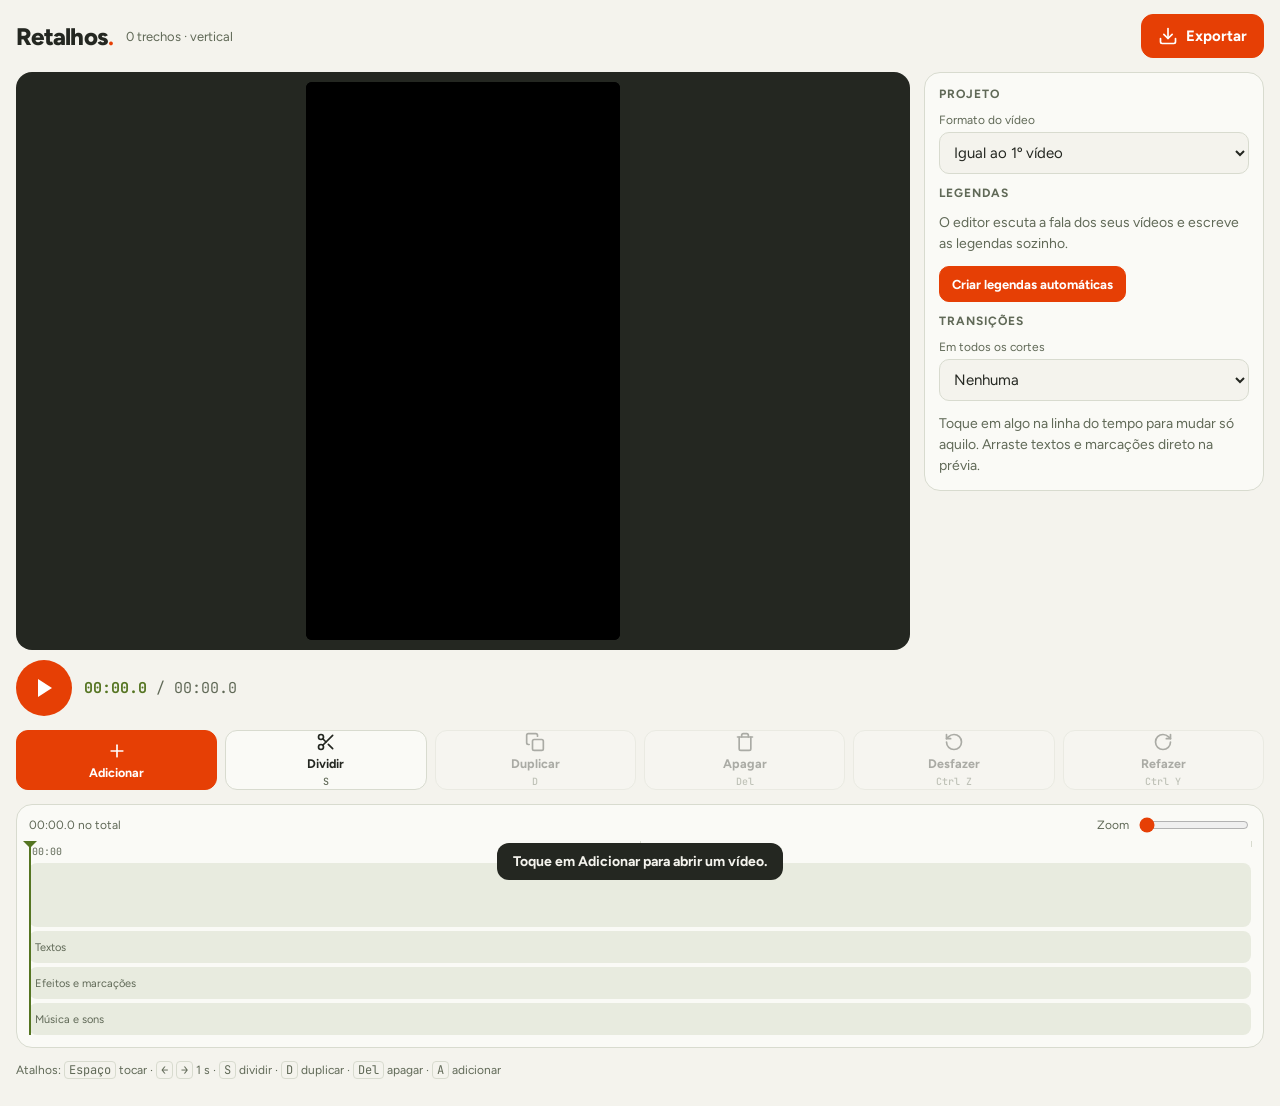
==== commit e0b37b83: "Usa o nome Retalhos na página Co-Authored-By: Claude Opus 5.5 (1M context) <noreply@anthropic.com> C" ====
--- a/index.html
+++ b/index.html
@@ -3,7 +3,7 @@
 <head>
 <meta charset="utf-8">
 <meta name="viewport" content="width=device-width,initial-scale=1,viewport-fit=cover">
-<title>Retalho</title>
+<title>Retalhos</title>
 <meta name="description" content="Editor de vídeo no navegador e no celular.">
 <meta name="theme-color" content="#0b0b0d">
 <link rel="preconnect" href="https://fonts.googleapis.com">
@@ -27,7 +27,7 @@
 
 <div class="app">
   <header class="top">
-    <div class="brand">Retalho<b>.</b></div>
+    <div class="brand">Retalhos<b>.</b></div>
     <div class="file" id="projInfo"></div>
     <button class="btn primary" id="exportBtn"><svg class="i"><use href="#i-download"/></svg>Exportar</button>
   </header>
